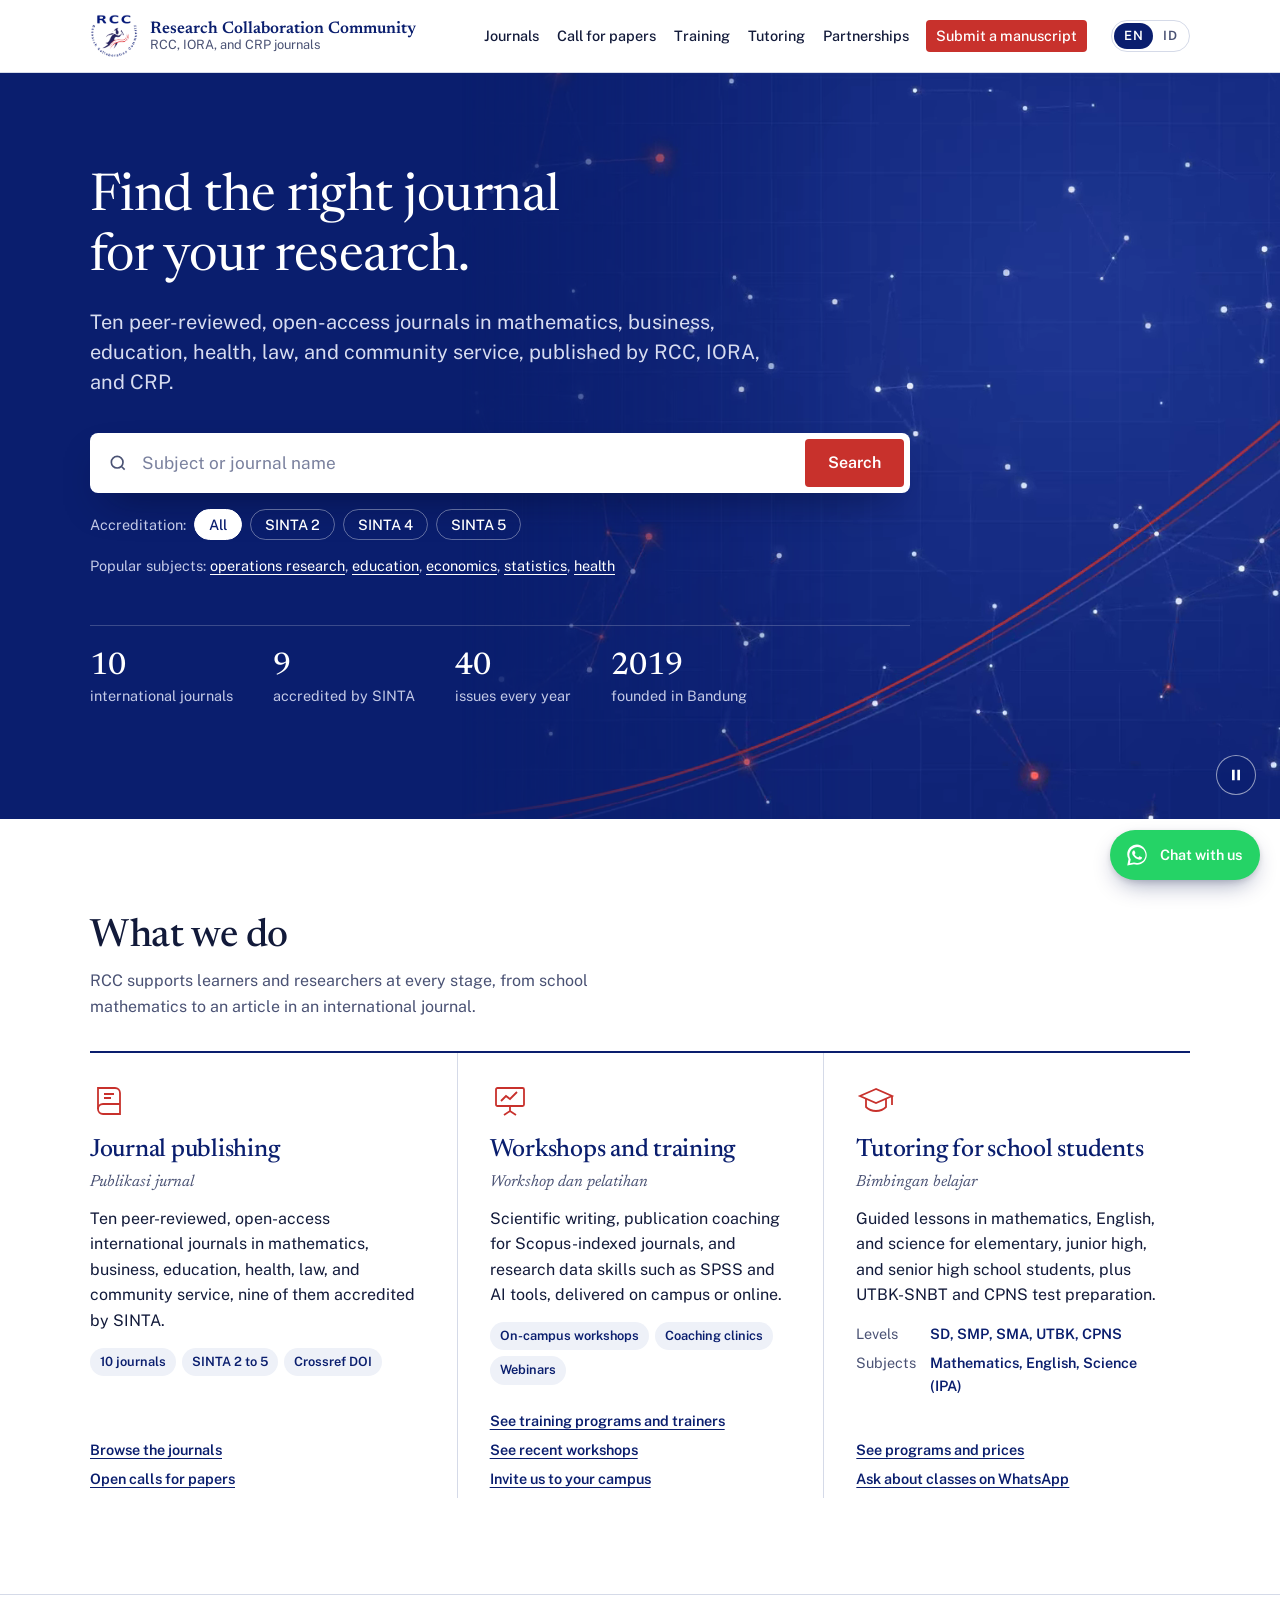
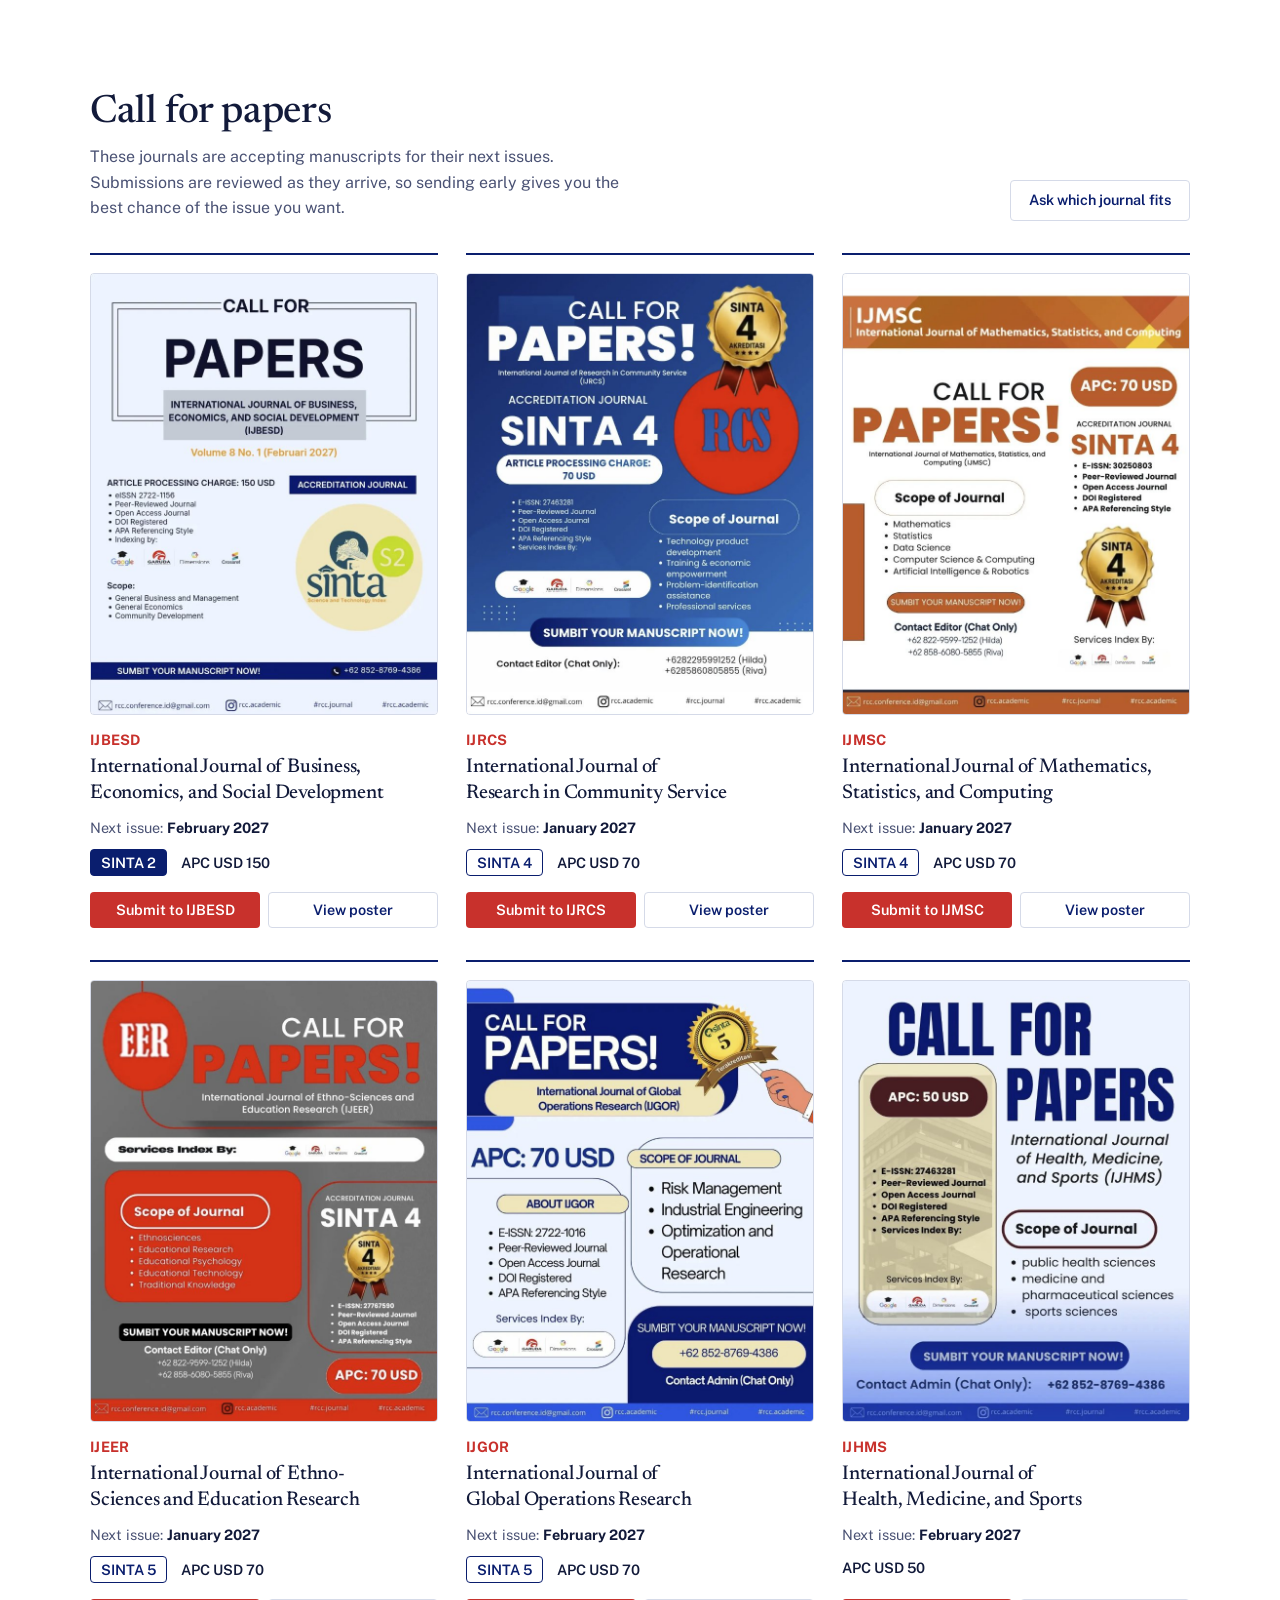
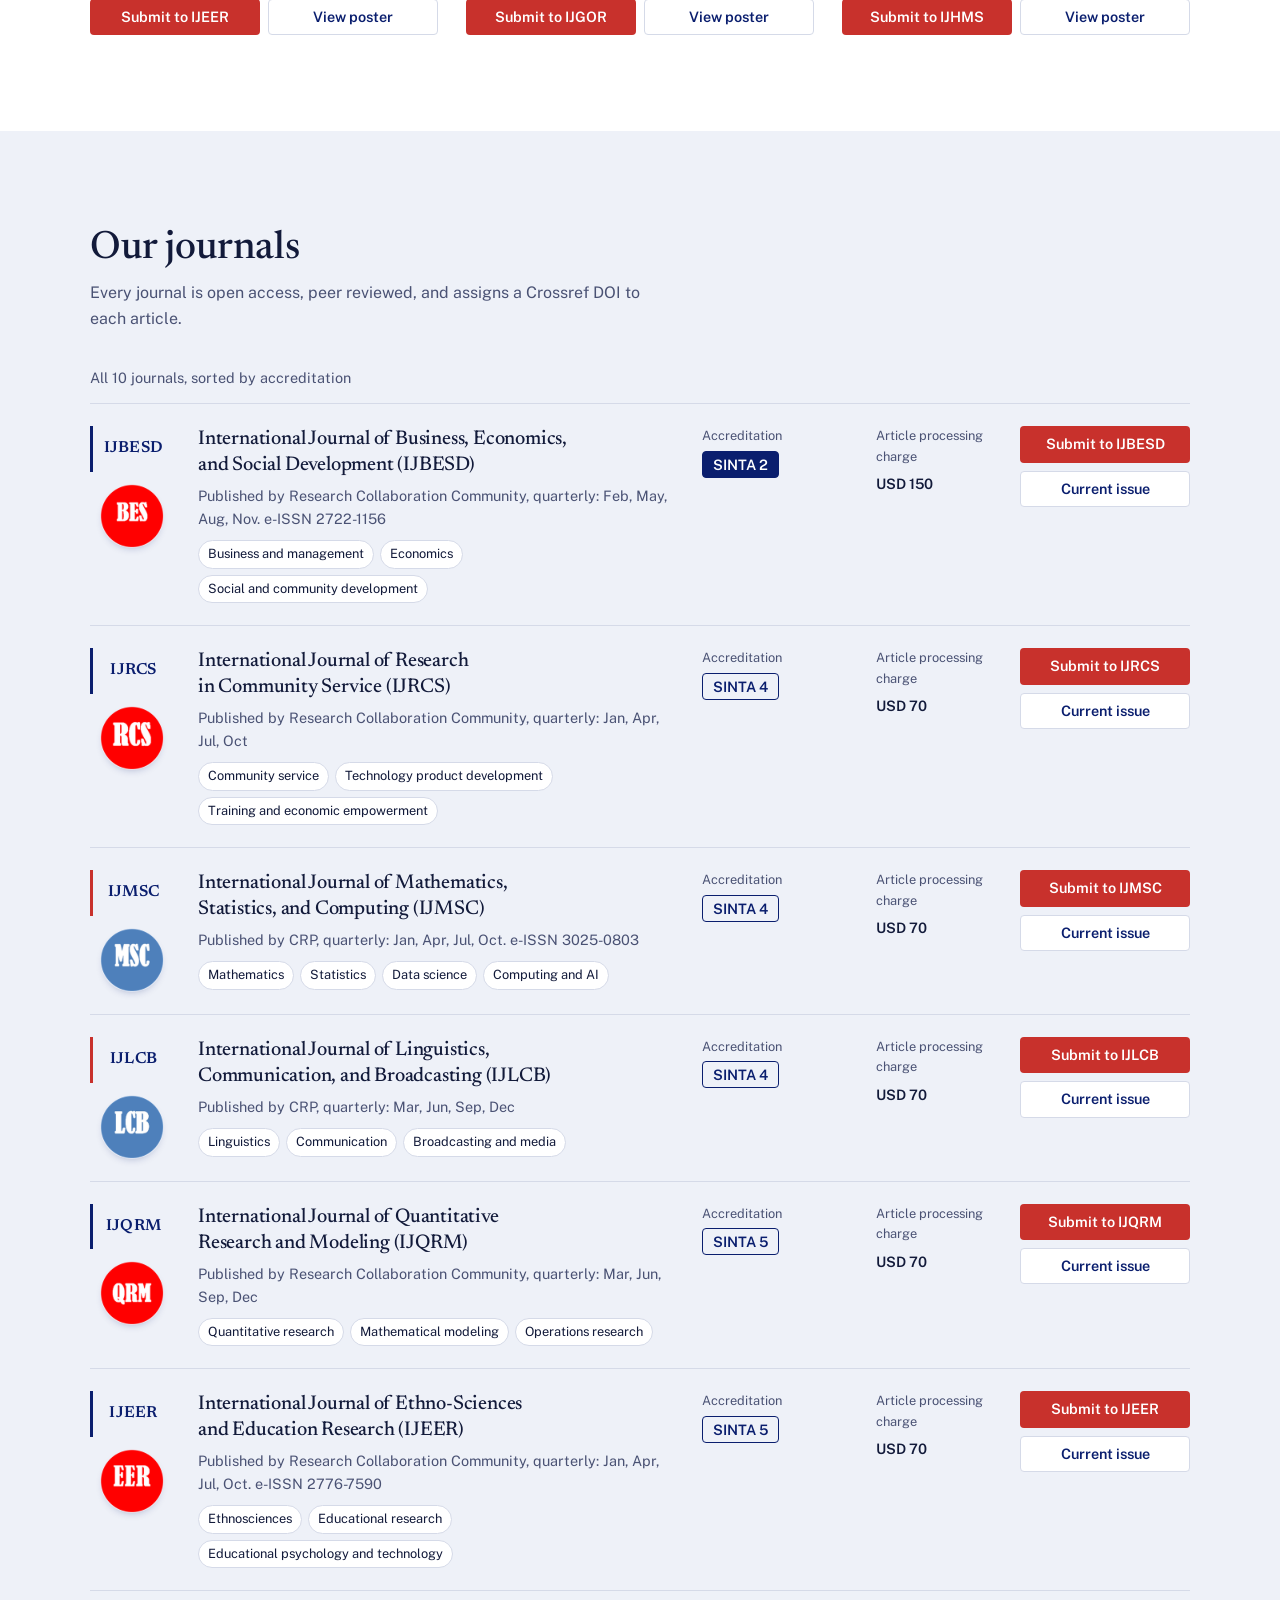
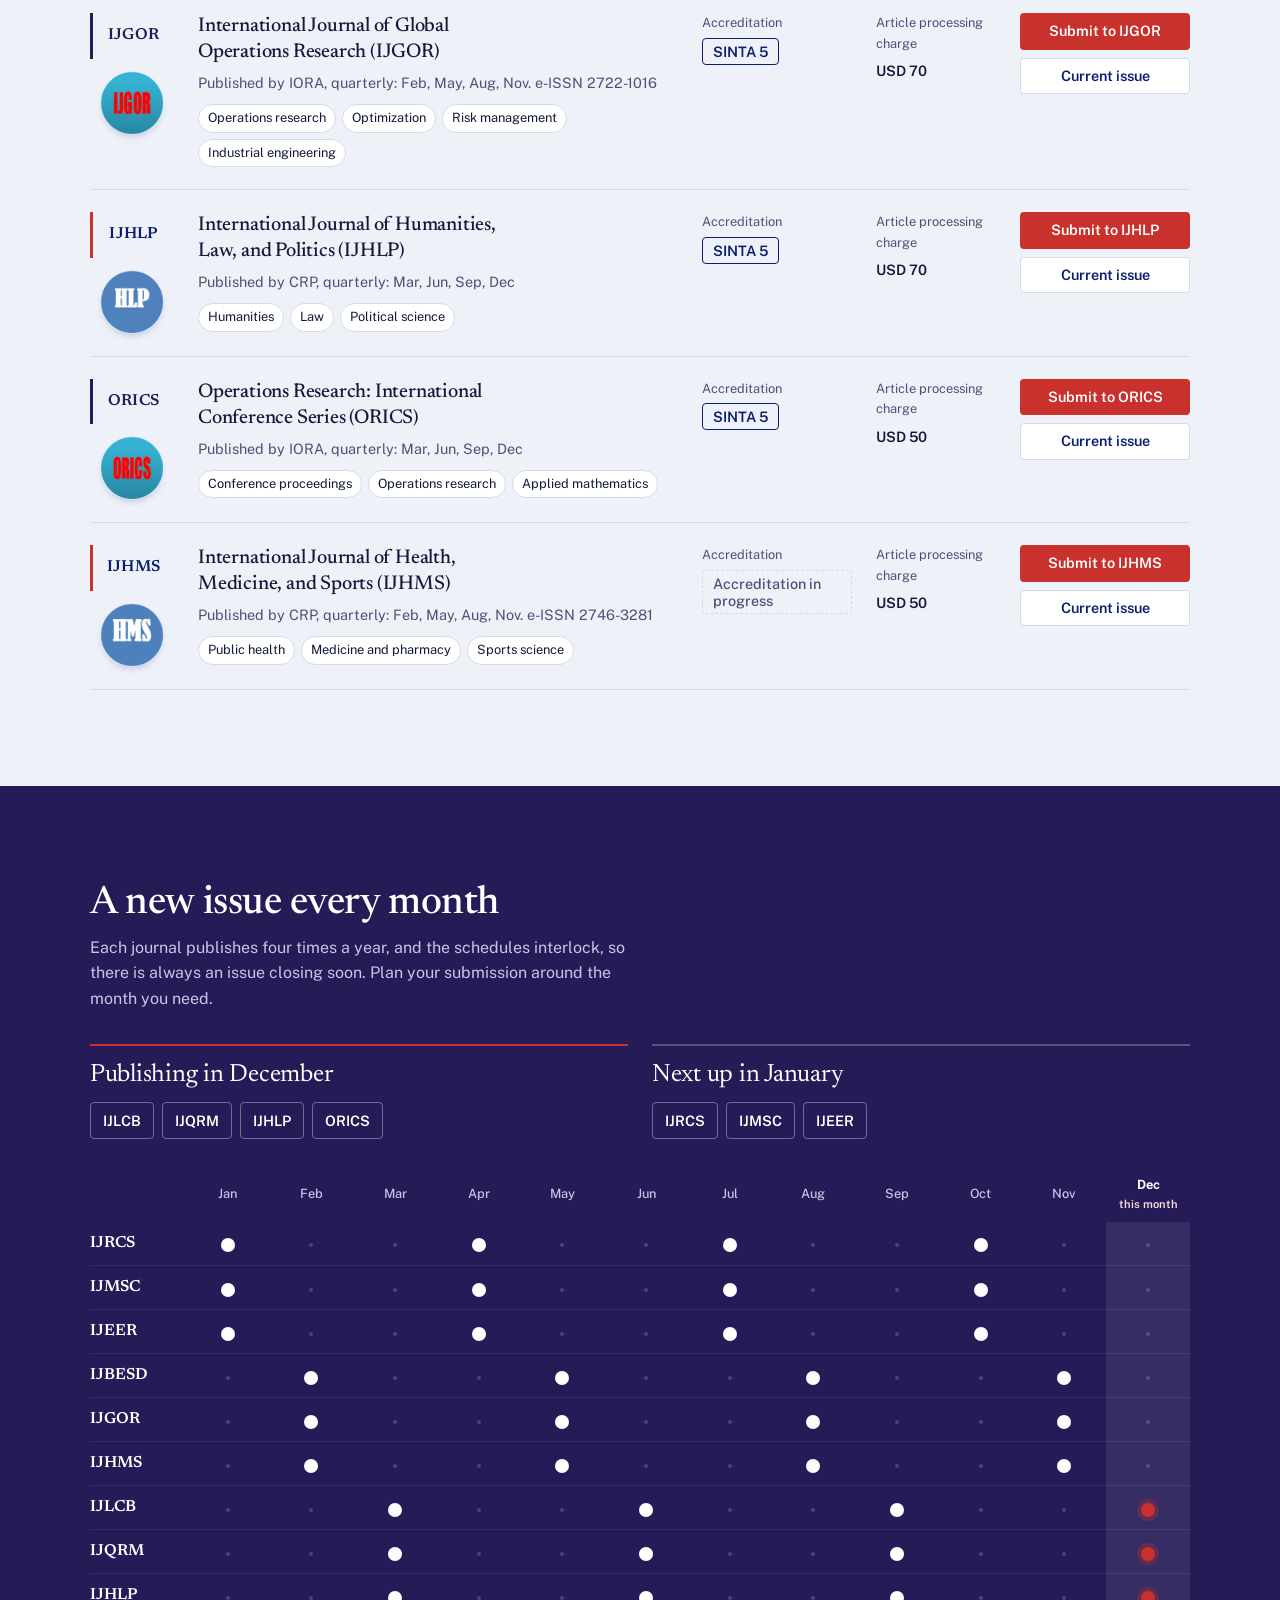
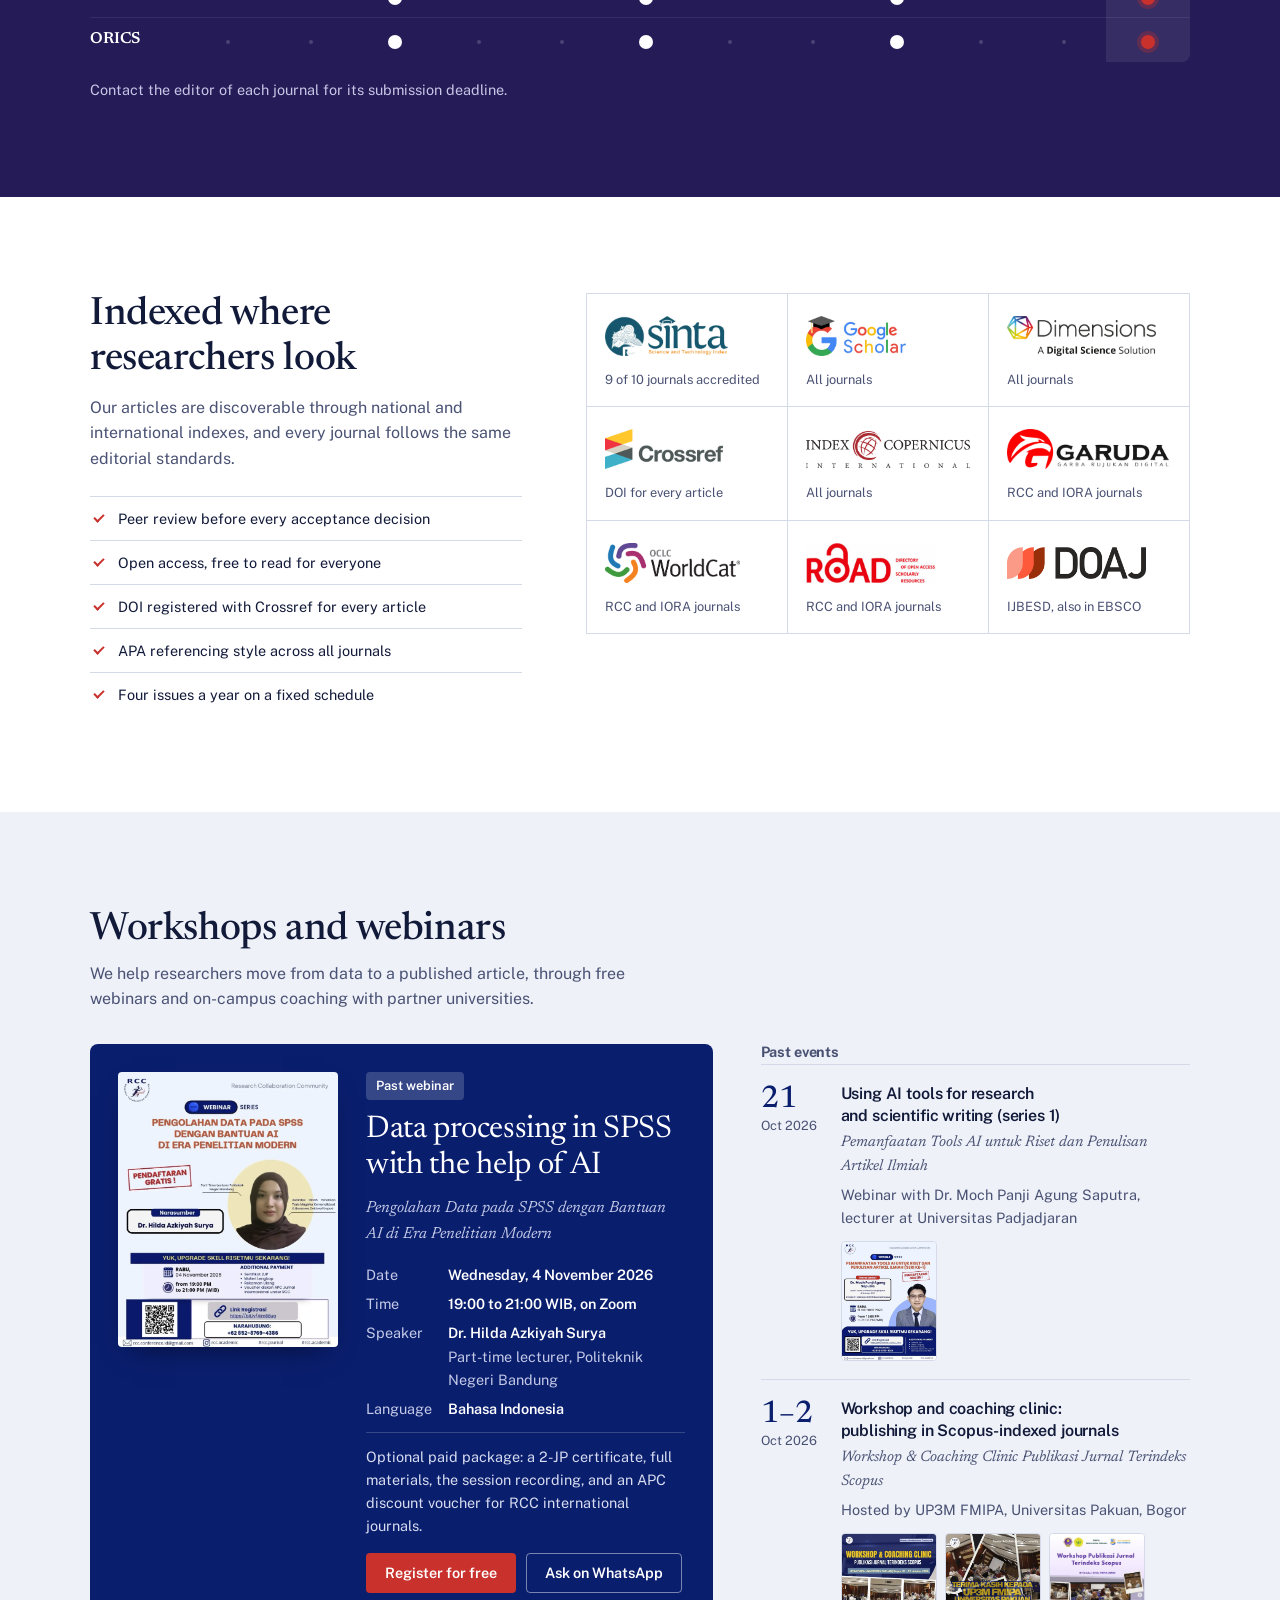
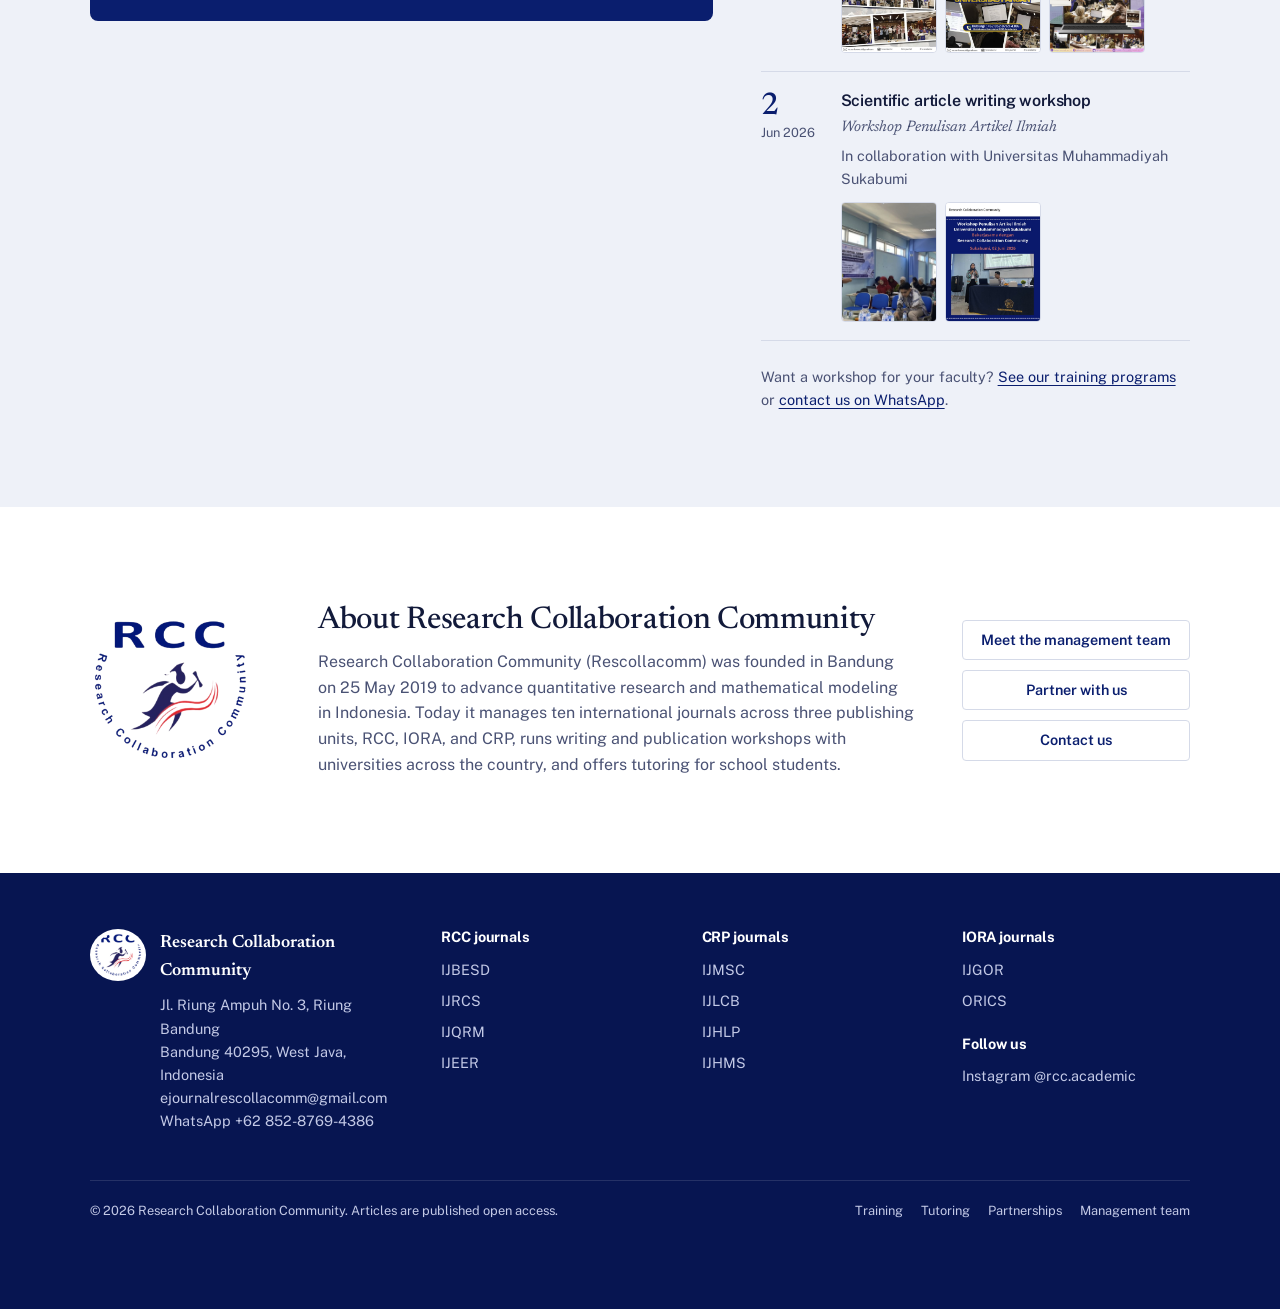
==== index.html @ 2311b9aa "Add PKS signing photos (Unpak, Unsoed) and UMMI session photo Partnership page: signed-agreement gal" ====
<!doctype html>
<html lang="en">
<head>
  <meta charset="utf-8">
  <meta name="viewport" content="width=device-width, initial-scale=1">
  <title data-i18n="meta.title.home">Research Collaboration Community (RCC)</title>
  <meta name="description" data-i18n-attr="content:meta.desc.home" content="Ten peer-reviewed, open-access international journals in mathematics, business, education, health, law, and community service, published by RCC, IORA, and CRP.">
  <meta name="theme-color" content="#0a1e6e">
  <meta property="og:title" content="Research Collaboration Community (RCC)">
  <meta property="og:description" content="Find the right journal for your research: ten SINTA-accredited, open-access journals.">
  <meta property="og:image" content="/assets/rcc-logo-white-bg.png">
  <link rel="icon" href="/assets/rcc-logo.png">
  <link rel="preload" href="/assets/fonts/newsreader-latin-opsz-normal.woff2" as="font" type="font/woff2" crossorigin>
  <link rel="preload" href="/assets/fonts/public-sans-latin-wght-normal.woff2" as="font" type="font/woff2" crossorigin>
  <link rel="stylesheet" href="/assets/css/style.css?v=20261103q">
</head>
<body>
<a class="skip-link" href="#main" data-i18n="skip">Skip to content</a>

<header class="site-header">
  <div class="wrap">
    <a class="brand" href="/">
      <img src="/assets/rcc-logo.png" alt="" width="48" height="44">
      <span class="brand-name">Research Collaboration Community<small data-i18n="brand.sub">RCC, IORA, and CRP journals</small></span>
    </a>
    <button class="nav-toggle" type="button" aria-expanded="false" aria-controls="site-nav">Menu</button>
    <nav class="nav" id="site-nav" aria-label="Main" data-i18n-attr="aria-label:nav.label">
      <a href="/#journals" data-i18n="nav.journals">Journals</a>
      <a href="/#call-for-papers" data-i18n="nav.cfp">Call for papers</a>
      <a href="/training" data-i18n="nav.training">Training</a>
      <a href="/bimbel" data-i18n="nav.bimbel">Tutoring</a>
      <a href="/kerjasama" data-i18n="nav.partner">Partnerships</a>
      <a class="btn btn-primary" href="/#journals" data-i18n="nav.submit">Submit a manuscript</a>
    </nav>
    <div class="lang-switch" role="group" aria-label="Language" data-i18n-attr="aria-label:lang.label">
      <button type="button" data-lang="en" aria-pressed="true" lang="en" title="English">EN</button>
      <button type="button" data-lang="id" aria-pressed="false" lang="id" title="Bahasa Indonesia">ID</button>
    </div>
  </div>
</header>

<main id="main">

  <!-- Hero: search first -->
  <section class="hero" aria-labelledby="hero-title">
    <div class="hero-media" aria-hidden="true">
      <video id="hero-video" muted loop playsinline preload="metadata" poster="/assets/hero/rcc-hero-poster.jpg">
        <source src="/assets/hero/rcc-hero.webm" type="video/webm">
        <source src="/assets/hero/rcc-hero.mp4" type="video/mp4">
      </video>
    </div>
    <button class="hero-pause" id="hero-pause" type="button" aria-pressed="false" aria-label="Pause background video" hidden>
      <svg class="i-pause" width="16" height="16" viewBox="0 0 24 24" aria-hidden="true"><path fill="currentColor" d="M6 4h4v16H6zM14 4h4v16h-4z"/></svg>
      <svg class="i-play" width="16" height="16" viewBox="0 0 24 24" aria-hidden="true"><path fill="currentColor" d="M7 4v16l13-8z"/></svg>
    </button>
    <div class="wrap">
      <h1 id="hero-title" data-i18n="hero.title">Find the right journal for your research.</h1>
      <p class="hero-lede" data-i18n="hero.lede">Ten peer-reviewed, open-access journals in mathematics, business, education, health, law, and community service, published by RCC, IORA, and CRP.</p>

      <form class="search" id="search-form" role="search" action="/#journals">
        <div class="search-box">
          <label for="q">
            <svg width="20" height="20" viewBox="0 0 24 24" fill="none" stroke="currentColor" stroke-width="2" aria-hidden="true"><circle cx="11" cy="11" r="7"/><path d="m20 20-3.5-3.5"/></svg>
            <span class="visually-hidden" data-i18n="search.label">Search journals by title, subject, or acronym</span>
            <input id="q" name="q" type="search" autocomplete="off" placeholder="Subject or journal name" data-i18n-attr="placeholder:search.placeholder">
          </label>
          <button class="btn btn-primary" type="submit" data-i18n="search.button">Search</button>
        </div>
        <div class="search-filters" role="group" aria-label="Filter by SINTA accreditation" data-i18n-attr="aria-label:filter.label">
          <span data-i18n="filter.title">Accreditation:</span>
          <button class="chip" type="button" data-sinta="all" aria-pressed="true" data-i18n="filter.all">All</button>
          <button class="chip" type="button" data-sinta="2" aria-pressed="false">SINTA 2</button>
          <button class="chip" type="button" data-sinta="4" aria-pressed="false">SINTA 4</button>
          <button class="chip" type="button" data-sinta="5" aria-pressed="false">SINTA 5</button>
        </div>
        <p class="search-hint" data-i18n="search.hint">Popular subjects: <button type="button" data-suggest="operations research">operations research</button>, <button type="button" data-suggest="education">education</button>, <button type="button" data-suggest="economics">economics</button>, <button type="button" data-suggest="statistics">statistics</button>, <button type="button" data-suggest="health">health</button></p>
      </form>

      <div class="facts">
        <div data-i18n="fact.journals"><strong>10</strong>international journals</div>
        <div data-i18n="fact.sinta"><strong>9</strong>accredited by SINTA</div>
        <div data-i18n="fact.issues"><strong>40</strong>issues every year</div>
        <div data-i18n="fact.founded"><strong>2019</strong>founded in Bandung</div>
      </div>
    </div>
  </section>

  <!-- What we do: three areas of work -->
  <section class="section" id="services" aria-labelledby="services-title">
    <div class="wrap">
      <div class="section-head">
        <div>
          <h2 id="services-title" data-i18n="svc.title">What we do</h2>
          <p data-i18n="svc.lede">RCC supports learners and researchers at every stage, from school mathematics to an article in an international journal.</p>
        </div>
      </div>
      <div class="services">
        <article class="service">
          <svg class="service-icon" width="40" height="40" viewBox="0 0 40 40" fill="none" stroke="currentColor" stroke-width="1.8" aria-hidden="true"><path d="M8 7h17a5 5 0 0 1 5 5v21H13a5 5 0 0 1-5-5z"/><path d="M8 28a5 5 0 0 1 5-5h17"/><path d="M14 13h10M14 17h7"/></svg>
          <h3 data-i18n="svc.pub.title">Journal publishing</h3>
          <p class="service-id" lang="id">Publikasi jurnal</p>
          <p data-i18n="svc.pub.text">Ten peer-reviewed, open-access international journals in mathematics, business, education, health, law, and community service, nine of them accredited by SINTA.</p>
          <ul class="service-tags" aria-label="Highlights" data-i18n="svc.pub.tags">
            <li>10 journals</li><li>SINTA 2 to 5</li><li>Crossref DOI</li>
          </ul>
          <div class="service-links">
            <a href="#journals" data-i18n="svc.pub.link1">Browse the journals</a>
            <a href="#call-for-papers" data-i18n="svc.pub.link2">Open calls for papers</a>
          </div>
        </article>
        <article class="service">
          <svg class="service-icon" width="40" height="40" viewBox="0 0 40 40" fill="none" stroke="currentColor" stroke-width="1.8" aria-hidden="true"><rect x="6" y="7" width="28" height="18" rx="1.5"/><path d="M20 25v5M14 34l6-4 6 4"/><path d="M11 20l5-5 4 3 7-7"/></svg>
          <h3 data-i18n="svc.ws.title">Workshops and training</h3>
          <p class="service-id" lang="id">Workshop dan pelatihan</p>
          <p data-i18n="svc.ws.text">Scientific writing, publication coaching for Scopus-indexed journals, and research data skills such as SPSS and AI tools, delivered on campus or online.</p>
          <ul class="service-tags" aria-label="Formats" data-i18n="svc.ws.tags">
            <li>On-campus workshops</li><li>Coaching clinics</li><li>Webinars</li>
          </ul>
          <div class="service-links">
            <a href="/training" data-i18n="svc.ws.page">See training programs and trainers</a>
            <a href="#events" data-i18n="svc.ws.link1">See recent workshops</a>
            <a href="https://wa.me/6285287694386?text=Halo%20RCC%2C%20kami%20ingin%20mengadakan%20workshop" target="_blank" rel="noopener" data-i18n="svc.ws.link2">Invite us to your campus</a>
          </div>
        </article>
        <article class="service">
          <svg class="service-icon" width="40" height="40" viewBox="0 0 40 40" fill="none" stroke="currentColor" stroke-width="1.8" aria-hidden="true"><path d="M20 8 4 15l16 7 16-7z"/><path d="M10 18v8c3 3 7 4 10 4s7-1 10-4v-8"/><path d="M36 15v9"/></svg>
          <h3 data-i18n="svc.tut.title">Tutoring for school students</h3>
          <p class="service-id" lang="id">Bimbingan belajar</p>
          <p data-i18n="svc.tut.text">Guided lessons in mathematics, English, and science for elementary, junior high, and senior high school students, plus UTBK-SNBT and CPNS test preparation.</p>
          <dl class="service-facts" data-i18n="svc.tut.facts">
            <dt>Levels</dt><dd><span lang="id">SD</span>, <span lang="id">SMP</span>, <span lang="id">SMA</span>, UTBK, CPNS</dd>
            <dt>Subjects</dt><dd>Mathematics, English, Science (<span lang="id">IPA</span>)</dd>
          </dl>
          <div class="service-links">
            <a href="/bimbel" data-i18n="svc.tut.page">See programs and prices</a>
            <a href="https://wa.me/6285287694386?text=Halo%20RCC%2C%20saya%20ingin%20bertanya%20tentang%20bimbingan%20belajar" target="_blank" rel="noopener" data-i18n="svc.tut.link">Ask about classes on WhatsApp</a>
          </div>
        </article>
      </div>
    </div>
  </section>

  <!-- Call for papers -->
  <section class="section cfp-section" id="call-for-papers" aria-labelledby="cfp-title">
    <div class="wrap">
      <div class="section-head">
        <div>
          <h2 id="cfp-title" data-i18n="cfp.title">Call for papers</h2>
          <p data-i18n="cfp.lede">These journals are accepting manuscripts for their next issues. Submissions are reviewed as they arrive, so sending early gives you the best chance of the issue you want.</p>
        </div>
        <a class="btn btn-ghost" href="https://wa.me/6285287694386" target="_blank" rel="noopener" data-i18n="cfp.ask">Ask which journal fits</a>
      </div>
      <ul class="cfp-list" id="cfp-list"></ul>
    </div>
  </section>

  <!-- Journal directory -->
  <section class="section section-mist" id="journals" aria-labelledby="journals-title">
    <div class="wrap">
      <div class="section-head">
        <div>
          <h2 id="journals-title" data-i18n="dir.title">Our journals</h2>
          <p data-i18n="dir.lede">Every journal is open access, peer reviewed, and assigns a Crossref DOI to each article.</p>
        </div>
      </div>
      <div class="dir-status" id="dir-status" aria-live="polite"></div>
      <ul class="journal-list" id="journal-list"></ul>
    </div>
  </section>

  <!-- Publishing calendar (signature) -->
  <section class="section calendar-section" id="calendar" aria-labelledby="calendar-title">
    <div class="wrap">
      <div class="section-head">
        <div>
          <h2 id="calendar-title" data-i18n="cal.title">A new issue every month</h2>
          <p data-i18n="cal.lede">Each journal publishes four times a year, and the schedules interlock, so there is always an issue closing soon. Plan your submission around the month you need.</p>
        </div>
      </div>
      <div class="now-strip">
        <div>
          <h3 id="now-title">Publishing this month</h3>
          <ul id="now-list"></ul>
        </div>
        <div>
          <h3 id="next-title">Next month</h3>
          <ul id="next-list"></ul>
        </div>
      </div>
      <p class="cal-swipe" data-i18n="cal.swipe">Swipe the table sideways to see all twelve months.</p>
      <div class="cal-scroll" tabindex="0" aria-label="Publishing calendar, scrollable" data-i18n-attr="aria-label:cal.scroll">
        <table class="cal" id="cal"></table>
      </div>
      <p class="cal-note" data-i18n="cal.note">Contact the editor of each journal for its submission deadline.</p>
    </div>
  </section>

  <!-- Indexing & policies -->
  <section class="section" id="indexing" aria-labelledby="indexing-title">
    <div class="wrap indexing">
      <div>
        <h2 id="indexing-title" data-i18n="idx.title">Indexed where researchers look</h2>
        <p data-i18n="idx.lede">Our articles are discoverable through national and international indexes, and every journal follows the same editorial standards.</p>
        <ul class="policy-list" data-i18n="idx.policies">
          <li>Peer review before every acceptance decision</li>
          <li>Open access, free to read for everyone</li>
          <li>DOI registered with Crossref for every article</li>
          <li>APA referencing style across all journals</li>
          <li>Four issues a year on a fixed schedule</li>
        </ul>
      </div>
      <div class="index-grid">
        <figure><img src="/assets/indexing/sinta.png" alt="SINTA, Science and Technology Index" width="370" height="120" loading="lazy"><figcaption data-i18n="idx.sinta">9 of 10 journals accredited</figcaption></figure>
        <figure><img src="/assets/indexing/google-scholar.png" alt="Google Scholar" width="302" height="120" loading="lazy"><figcaption data-i18n="idx.all">All journals</figcaption></figure>
        <figure><img src="/assets/indexing/dimensions.png" alt="Dimensions" width="447" height="120" loading="lazy"><figcaption data-i18n="idx.all">All journals</figcaption></figure>
        <figure><img src="/assets/indexing/crossref.png" alt="Crossref" width="354" height="120" loading="lazy"><figcaption data-i18n="idx.doi">DOI for every article</figcaption></figure>
        <figure><img src="/assets/indexing/copernicus.png" alt="Index Copernicus International" width="522" height="120" loading="lazy"><figcaption data-i18n="idx.all">All journals</figcaption></figure>
        <figure><img src="/assets/indexing/garuda.png" alt="Garuda, Garba Rujukan Digital" width="486" height="120" loading="lazy"><figcaption data-i18n="idx.rcciora">RCC and IORA journals</figcaption></figure>
        <figure><img src="/assets/indexing/worldcat.png" alt="OCLC WorldCat" width="407" height="120" loading="lazy"><figcaption data-i18n="idx.rcciora">RCC and IORA journals</figcaption></figure>
        <figure><img src="/assets/indexing/road.png" alt="ROAD, Directory of Open Access Scholarly Resources" width="388" height="120" loading="lazy"><figcaption data-i18n="idx.rcciora">RCC and IORA journals</figcaption></figure>
        <figure><img src="/assets/indexing/doaj.png" alt="DOAJ, Directory of Open Access Journals" width="522" height="120" loading="lazy"><figcaption data-i18n="idx.doaj">IJBESD, also in EBSCO</figcaption></figure>
      </div>
    </div>
  </section>

  <!-- Workshops & webinars -->
  <section class="section section-mist" id="events" aria-labelledby="events-title">
    <div class="wrap">
      <div class="section-head">
        <div>
          <h2 id="events-title" data-i18n="ev.title">Workshops and webinars</h2>
          <p data-i18n="ev.lede">We help researchers move from data to a published article, through free webinars and on-campus coaching with partner universities.</p>
        </div>
      </div>
      <div class="events">
        <article class="event-feature" data-ends="2026-11-04T21:00:00+07:00">
          <a class="event-poster" href="/assets/events/webinar-spss-ai-2026-11-04.jpg" target="_blank" rel="noopener">
            <img src="/assets/events/webinar-spss-ai-2026-11-04.jpg" data-i18n-attr="alt:ev.spss.alt" alt="Poster: webinar Pengolahan Data pada SPSS dengan Bantuan AI di Era Penelitian Modern, Wednesday 4 November 2026, speaker Dr. Hilda Azkiyah Surya" width="716" height="897" loading="lazy">
          </a>
          <div class="event-body">
            <span class="tag" data-status data-i18n="ev.tag.upcoming">Upcoming webinar, free registration</span>
            <h3 data-i18n="ev.spss.title">Data processing in SPSS with the help of AI</h3>
            <p class="event-orig" lang="id">Pengolahan Data pada SPSS dengan Bantuan AI di Era Penelitian Modern</p>
            <dl data-i18n="ev.spss.details">
              <dt>Date</dt><dd>Wednesday, 4 November 2026</dd>
              <dt>Time</dt><dd>19:00 to 21:00 WIB, on Zoom</dd>
              <dt>Speaker</dt><dd>Dr. Hilda Azkiyah Surya<span>Part-time lecturer, Politeknik Negeri Bandung</span></dd>
              <dt>Language</dt><dd>Bahasa Indonesia</dd>
            </dl>
            <p class="event-extra" data-i18n="ev.spss.extra">Optional paid package: a 2-JP certificate, full materials, the session recording, and an APC discount voucher for RCC international journals.</p>
            <div class="event-actions" data-register>
              <a class="btn btn-primary" href="https://bit.ly/4im8Bug" target="_blank" rel="noopener" data-i18n="ev.register">Register for free</a>
              <a class="btn btn-light" href="https://wa.me/6285287694386" target="_blank" rel="noopener" data-i18n="ev.askwa">Ask on WhatsApp</a>
            </div>
          </div>
        </article>
        <div class="events-past">
          <h3 class="events-sub" data-i18n="ev.past">Past events</h3>
          <ul class="event-list">
            <li>
              <div class="event-date"><strong>21</strong><span data-i18n="ev.oct">Oct 2026</span></div>
              <div>
                <h3 data-i18n="ev.ai.title">Using AI tools for research and scientific writing (series 1)</h3>
                <p lang="id">Pemanfaatan Tools AI untuk Riset dan Penulisan Artikel Ilmiah</p>
                <p data-i18n="ev.ai.desc">Webinar with Dr. Moch Panji Agung Saputra, lecturer at Universitas Padjadjaran</p>
                <div class="event-thumbs"><a href="/assets/events/webinar-ai-tools-series-1-2026-10-21.jpg" target="_blank" rel="noopener"><img src="/assets/events/webinar-ai-tools-series-1-2026-10-21.jpg" data-i18n-attr="alt:ev.ai.alt" alt="Poster of the 21 October 2026 webinar on AI tools for research" width="716" height="897" loading="lazy"></a></div>
              </div>
            </li>
            <li>
              <div class="event-date"><strong>1–2</strong><span data-i18n="ev.oct">Oct 2026</span></div>
              <div>
                <h3 data-i18n="ev.pakuan.title">Workshop and coaching clinic: publishing in Scopus-indexed journals</h3>
                <p lang="id">Workshop &amp; Coaching Clinic Publikasi Jurnal Terindeks Scopus</p>
                <p data-i18n="ev.pakuan.desc">Hosted by UP3M FMIPA, Universitas Pakuan, Bogor</p>
                <div class="event-thumbs"><a href="/assets/events/workshop-scopus-pakuan-2026-10-01.jpg" target="_blank" rel="noopener"><img src="/assets/events/workshop-scopus-pakuan-2026-10-01.jpg" data-i18n-attr="alt:ev.pakuan.alt1" alt="Photo collage of participants at the Scopus publication workshop, Universitas Pakuan, 1 to 2 October 2026" width="716" height="897" loading="lazy"></a><a href="/assets/events/workshop-scopus-pakuan-2026-10-01-thanks.jpg" target="_blank" rel="noopener"><img src="/assets/events/workshop-scopus-pakuan-2026-10-01-thanks.jpg" data-i18n-attr="alt:ev.pakuan.alt2" alt="Photo collage thanking UP3M FMIPA Universitas Pakuan for hosting the workshop" width="716" height="897" loading="lazy"></a><a href="/assets/events/workshop-scopus-pakuan-2026-10-01-fmipa-unpak.jpg" target="_blank" rel="noopener"><img src="/assets/events/workshop-scopus-pakuan-2026-10-01-fmipa-unpak.jpg" data-i18n-attr="alt:ev.pakuan.alt3" alt="FMIPA Universitas Pakuan publication: Workshop Publikasi Jurnal Terindeks Scopus, 1 October 2026, photo collage of participants" width="521" height="664" loading="lazy"></a></div>
              </div>
            </li>
            <li>
              <div class="event-date"><strong>2</strong><span>Jun 2026</span></div>
              <div>
                <h3 data-i18n="ev.ummi.title">Scientific article writing workshop</h3>
                <p lang="id">Workshop Penulisan Artikel Ilmiah</p>
                <p data-i18n="ev.ummi.desc">In collaboration with Universitas Muhammadiyah Sukabumi</p>
                <div class="event-thumbs"><a href="/assets/events/workshop-writing-ummi-sukabumi-2026-06-02-session.jpg" target="_blank" rel="noopener"><img src="/assets/events/workshop-writing-ummi-sukabumi-2026-06-02-session.jpg" alt="Prof. Dr. Sukono speaking to participants at Universitas Muhammadiyah Sukabumi" width="686" height="540" loading="lazy"></a><a href="/assets/events/workshop-writing-ummi-sukabumi-2026-06-02.jpg" target="_blank" rel="noopener"><img src="/assets/events/workshop-writing-ummi-sukabumi-2026-06-02.jpg" data-i18n-attr="alt:ev.ummi.alt" alt="Speaker presenting at the scientific article writing workshop, Universitas Muhammadiyah Sukabumi, 2 June 2026" width="830" height="853" loading="lazy"></a></div>
              </div>
            </li>
          </ul>
          <p class="institution-cta" data-i18n="ev.cta">Want a workshop for your faculty? <a href="/training">See our training programs</a> or <a href="https://wa.me/6285287694386?text=Halo%20RCC%2C%20kami%20ingin%20mengadakan%20workshop" target="_blank" rel="noopener">contact us on WhatsApp</a>.</p>
        </div>
      </div>
    </div>
  </section>

  <!-- About -->
  <section class="section" aria-labelledby="about-title">
    <div class="wrap about">
      <img src="/assets/rcc-logo.png" alt="Research Collaboration Community logo" data-i18n-attr="alt:about.logo" width="160" height="146">
      <div>
        <h2 id="about-title" data-i18n="about.title">About Research Collaboration Community</h2>
        <p data-i18n="about.text">Research Collaboration Community (Rescollacomm) was founded in Bandung on 25 May 2019 to advance quantitative research and mathematical modeling in Indonesia. Today it manages ten international journals across three publishing units, RCC, IORA, and CRP, runs writing and publication workshops with universities across the country, and offers tutoring for school students.</p>
      </div>
      <div class="about-actions">
        <a class="btn btn-ghost" href="/team" data-i18n="about.team">Meet the management team</a>
        <a class="btn btn-ghost" href="/kerjasama" data-i18n="about.partner">Partner with us</a>
        <a class="btn btn-ghost" href="#contact" data-i18n="about.contact">Contact us</a>
      </div>
    </div>
  </section>

</main>

<footer class="site-footer" id="contact">
  <div class="wrap">
    <div class="footer-grid">
      <div class="footer-brand">
        <img src="/assets/rcc-logo.png" alt="" width="56" height="56">
        <div>
          <strong>Research Collaboration Community</strong>
          <address data-i18n="foot.address">
            Jl. Riung Ampuh No. 3, Riung Bandung<br>
            Bandung 40295, West Java, Indonesia<br>
            <a href="mailto:ejournalrescollacomm@gmail.com">ejournalrescollacomm@gmail.com</a><br>
            <a href="https://wa.me/6285287694386" target="_blank" rel="noopener">WhatsApp +62 852-8769-4386</a>
          </address>
        </div>
      </div>
      <div>
        <h2 data-i18n="foot.rcc">RCC journals</h2>
        <ul>
          <li><a href="https://journal.rescollacomm.com/index.php/ijbesd/index">IJBESD</a></li>
          <li><a href="https://journal.rescollacomm.com/index.php/ijrcs/index">IJRCS</a></li>
          <li><a href="https://journal.rescollacomm.com/index.php/ijqrm/index">IJQRM</a></li>
          <li><a href="https://journal.rescollacomm.com/index.php/ijeer/index">IJEER</a></li>
        </ul>
      </div>
      <div>
        <h2 data-i18n="foot.crp">CRP journals</h2>
        <ul>
          <li><a href="https://ejournal.corespub.com/index.php/ijmsc/index">IJMSC</a></li>
          <li><a href="https://ejournal.corespub.com/index.php/ijlcb/index">IJLCB</a></li>
          <li><a href="https://ejournal.corespub.com/index.php/ijhlp/index">IJHLP</a></li>
          <li><a href="https://ejournal.corespub.com/index.php/ijhms/index">IJHMS</a></li>
        </ul>
      </div>
      <div>
        <h2 data-i18n="foot.iora">IORA journals</h2>
        <ul>
          <li><a href="https://www.iorajournal.org/index.php/ijgor/index">IJGOR</a></li>
          <li><a href="https://www.iorajournal.org/index.php/orics">ORICS</a></li>
        </ul>
        <h2 style="margin-top:24px" data-i18n="foot.follow">Follow us</h2>
        <ul>
          <li><a href="https://www.instagram.com/rcc.academic/">Instagram @rcc.academic</a></li>
        </ul>
      </div>
    </div>
    <div class="footer-bottom">
      <span>© <span id="year">2026</span> Research Collaboration Community. <span data-i18n="foot.oa">Articles are published open access.</span></span>
      <nav class="footer-links" aria-label="Pages"><a href="/training" data-i18n="nav.training">Training</a><a href="/bimbel" data-i18n="nav.bimbel">Tutoring</a><a href="/kerjasama" data-i18n="nav.partner">Partnerships</a><a href="/team" data-i18n="nav.team">Management team</a></nav>
    </div>
  </div>
</footer>

<a class="wa-float" href="https://wa.me/6285287694386?text=Hello%20RCC%2C%20I%20have%20a%20question." target="_blank" rel="noopener" aria-label="Chat with RCC on WhatsApp" data-i18n-attr="href:wa.href|aria-label:wa.label">
  <svg width="26" height="26" viewBox="0 0 32 32" aria-hidden="true"><path fill="currentColor" d="M16.04 3C9.4 3 4 8.36 4 14.97c0 2.11.56 4.17 1.62 5.99L4 29l8.25-1.6a12.1 12.1 0 0 0 3.79.6C22.68 28 28 22.64 28 16.03 28 9.42 22.68 3 16.04 3Zm0 22.9c-1.24 0-2.46-.2-3.62-.6l-.26-.09-4.9.95.98-4.75-.17-.28a9.83 9.83 0 0 1-1.5-5.16c0-5.46 4.48-9.9 9.99-9.9 5.48 0 9.94 4.44 9.94 10.02 0 5.42-4.46 9.81-9.94 9.81Zm5.45-7.36c-.3-.15-1.77-.87-2.04-.97-.27-.1-.47-.15-.67.15-.2.3-.77.96-.94 1.16-.17.2-.35.22-.65.07-.3-.15-1.26-.46-2.4-1.47-.89-.79-1.49-1.76-1.66-2.06-.17-.3-.02-.46.13-.6.13-.13.3-.35.45-.52.15-.17.2-.3.3-.5.1-.2.05-.37-.02-.52-.08-.15-.67-1.6-.92-2.2-.24-.57-.49-.5-.67-.5h-.57c-.2 0-.52.07-.8.37-.27.3-1.04 1.01-1.04 2.47 0 1.46 1.07 2.87 1.21 3.07.15.2 2.1 3.2 5.08 4.48.71.31 1.27.49 1.7.63.71.22 1.36.19 1.88.12.57-.09 1.77-.72 2.02-1.42.25-.7.25-1.3.17-1.42-.07-.12-.27-.2-.57-.35Z"/></svg>
  <span class="wa-text" data-i18n="wa.text">Chat with us</span>
</a>
<script src="/assets/js/i18n.js?v=20261103q"></script>
<script src="/assets/js/journals.js?v=20261103q"></script>
<script src="/assets/js/main.js?v=20261103q"></script>
</body>
</html>
---- assets/css/style.css ----
/* RCC — Research Collaboration Community
   Tokens derived from the RCC logo: navy wordmark, indigo figure, red swoosh. */
@font-face {
  font-family: "Newsreader";
  font-style: normal;
  font-display: swap;
  font-weight: 200 800;
  src: url("/assets/fonts/newsreader-latin-opsz-normal.woff2") format("woff2");
}
@font-face {
  font-family: "Newsreader";
  font-style: italic;
  font-display: swap;
  font-weight: 200 800;
  src: url("/assets/fonts/newsreader-latin-opsz-italic.woff2") format("woff2");
}
@font-face {
  font-family: "Public Sans";
  font-style: normal;
  font-display: swap;
  font-weight: 100 900;
  src: url("/assets/fonts/public-sans-latin-wght-normal.woff2") format("woff2");
}
:root {
  --navy: #0a1e6e;
  --navy-deep: #071551;
  --indigo: #241b57;
  --red: #c8312c;
  --red-soft: #f6dedd;
  --ink: #121a3a;
  --muted: #4a5274;
  --mist: #eef1f8;
  --line: #d5dae8;
  --paper: #ffffff;
  --focus: #e8a33d;

  --serif: "Newsreader", Georgia, "Times New Roman", serif;
  --sans: "Public Sans", system-ui, -apple-system, "Segoe UI", Roboto, sans-serif;

  /* Modular scale (1.25) */
  --fs-xs: 0.8rem;
  --fs-sm: 0.9rem;
  --fs-base: 1rem;
  --fs-md: 1.25rem;
  --fs-lg: 1.563rem;
  --fs-xl: 1.953rem;
  --fs-2xl: 2.441rem;
  --fs-3xl: 3.25rem;

  --wrap: 1180px;
  --gutter: clamp(16px, 4vw, 40px);
  --radius-s: 4px;
  --radius-m: 8px;
}

*, *::before, *::after { box-sizing: border-box; }
html { scroll-behavior: smooth; -webkit-text-size-adjust: 100%; }
@media (prefers-reduced-motion: reduce) {
  html { scroll-behavior: auto; }
  *, *::before, *::after { transition: none !important; animation: none !important; }
}
body {
  margin: 0;
  background: var(--paper);
  color: var(--ink);
  font-family: var(--sans);
  font-size: var(--fs-base);
  line-height: 1.6;
  overflow-x: hidden;
}
img { max-width: 100%; height: auto; display: block; }
a { color: var(--navy); text-underline-offset: 3px; }
a:hover { color: var(--red); }
:focus-visible { outline: 3px solid var(--focus); outline-offset: 2px; border-radius: 2px; }
h1, h2, h3 { text-wrap: balance; font-family: var(--serif); font-weight: 500; line-height: 1.15; margin: 0; letter-spacing: -0.01em; }
p { margin: 0; }
.wrap { max-width: var(--wrap); margin: 0 auto; padding: 0 var(--gutter); }
.visually-hidden { position: absolute !important; width: 1px; height: 1px; overflow: hidden; clip: rect(0 0 0 0); white-space: nowrap; }
.skip-link { position: absolute; left: -999px; top: 8px; background: var(--paper); padding: 8px 14px; z-index: 100; }
.skip-link:focus { left: 8px; }

/* ---------- Buttons ---------- */
.btn {
  display: inline-flex; align-items: center; justify-content: center; gap: 8px;
  font: 600 var(--fs-sm)/1 var(--sans);
  padding: 12px 18px; border-radius: var(--radius-s);
  text-decoration: none; border: 1.5px solid transparent; cursor: pointer;
}
.btn-primary { background: var(--red); color: #fff; }
.btn-primary:hover { background: #a92622; color: #fff; }
.btn-ghost { border-color: var(--line); color: var(--navy); background: var(--paper); }
.btn-ghost:hover { border-color: var(--navy); color: var(--navy); }
.btn-light { border-color: rgba(255,255,255,.45); color: #fff; }
.btn-light:hover { border-color: #fff; color: #fff; background: rgba(255,255,255,.08); }

/* ---------- Header ---------- */
.site-header { background: var(--paper); border-bottom: 1px solid var(--line); position: sticky; top: 0; z-index: 50; }
.site-header .wrap { display: flex; align-items: center; gap: 40px; min-height: 72px; }
.brand { display: flex; align-items: center; gap: 12px; text-decoration: none; color: var(--navy); }
.brand img { width: 48px; height: auto; }
.brand-name { white-space: nowrap; font-family: var(--serif); font-size: 1.15rem; line-height: 1.1; font-weight: 600; }
.brand-name small { display: block; font-family: var(--sans); font-size: var(--fs-xs); font-weight: 400; color: var(--muted); }
.nav { margin-left: auto; display: flex; align-items: center; gap: 4px; }
.nav a { white-space: nowrap; text-decoration: none; color: var(--ink); font-size: var(--fs-sm); font-weight: 500; padding: 8px 10px; border-radius: var(--radius-s); }
.nav a:hover, .nav a[aria-current="page"] { color: var(--navy); background: var(--mist); }
.nav .btn { margin-left: 8px; color: #fff; white-space: nowrap; }
.nav .btn:hover { background: #a92622; color: #fff; }
.nav-toggle { display: none; margin-left: auto; background: none; border: 1.5px solid var(--line); border-radius: var(--radius-s); padding: 8px 12px; font: 600 var(--fs-sm) var(--sans); color: var(--navy); cursor: pointer; }
@media (max-width: 1260px) {
  .nav-toggle { display: inline-flex; }
  .nav { display: none; position: absolute; left: 0; right: 0; top: 100%; background: var(--paper); border-bottom: 1px solid var(--line); flex-direction: column; align-items: stretch; padding: 8px var(--gutter) 16px; }
  .nav.open { display: flex; }
  .nav a { padding: 12px 8px; }
  .nav .btn { margin: 8px 0 0; }
}

/* ---------- Hero / search ---------- */
.hero { background: var(--navy); color: #fff; position: relative; overflow: hidden; }
.hero .wrap { position: relative; z-index: 1; padding-top: clamp(48px, 8vw, 96px); padding-bottom: clamp(64px, 9vw, 112px); }
.hero h1 { font-size: clamp(2.1rem, 5.2vw, var(--fs-3xl)); max-width: 17ch; font-weight: 400; }
.hero-lede { margin-top: 18px; font-size: var(--fs-md); line-height: 1.5; color: #d7dcf0; max-width: 58ch; }
/* Looping video on the right, faded into the navy behind the text (after Elsevier) */
.hero-media { position: absolute; top: 0; right: 0; bottom: 0; width: 64%; z-index: 0; pointer-events: none;
  -webkit-mask-image: linear-gradient(to right, transparent 0%, rgba(0,0,0,.55) 22%, #000 48%);
          mask-image: linear-gradient(to right, transparent 0%, rgba(0,0,0,.55) 22%, #000 48%); }
.hero-media video { width: 100%; height: 100%; object-fit: cover; display: block; }
.hero-pause { position: absolute; right: 24px; bottom: 24px; z-index: 2; width: 40px; height: 40px; border-radius: 50%;
  display: grid; place-items: center; cursor: pointer; color: #fff; background: rgba(10, 30, 110, .55);
  border: 1.5px solid rgba(255,255,255,.55); backdrop-filter: blur(4px); }
.hero-pause:hover { border-color: #fff; background: rgba(10, 30, 110, .8); }
.hero-pause .i-play { display: none; }
.hero-pause[aria-pressed="true"] .i-play { display: block; }
.hero-pause[aria-pressed="true"] .i-pause { display: none; }
@media (max-width: 860px) {
  .hero-media { width: 100%; opacity: .5;
    -webkit-mask-image: linear-gradient(to bottom, #000 0%, rgba(0,0,0,.6) 55%, transparent 100%);
            mask-image: linear-gradient(to bottom, #000 0%, rgba(0,0,0,.6) 55%, transparent 100%); }
  .hero-pause { right: 16px; bottom: auto; top: 16px; width: 36px; height: 36px; }
}

.search { margin-top: 36px; max-width: 820px; }
.search-box { display: flex; background: var(--paper); border-radius: var(--radius-m); padding: 6px; box-shadow: 0 18px 40px -18px rgba(3, 8, 40, .7); }
.search-box label { display: flex; align-items: center; flex: 1; min-width: 0; }
.search-box svg { flex: none; margin: 0 10px 0 12px; color: var(--muted); }
.search-box input {
  flex: 1; min-width: 0; border: 0; outline: 0; background: transparent;
  font: 400 1.075rem var(--sans); color: var(--ink); padding: 14px 4px;
}
.search-box input::placeholder { color: #7a819e; }
.search-box:focus-within { outline: 3px solid var(--focus); outline-offset: 2px; }
.search-box .btn { padding: 0 22px; font-size: var(--fs-base); }
.search-filters { display: flex; flex-wrap: wrap; align-items: center; gap: 8px; margin-top: 16px; font-size: var(--fs-sm); color: #c3c9e6; }
.chip {
  font: 500 var(--fs-sm) var(--sans); color: #fff; background: transparent;
  border: 1px solid rgba(255,255,255,.35); border-radius: 999px; padding: 6px 14px; cursor: pointer;
}
.chip:hover { border-color: #fff; }
.chip[aria-pressed="true"] { background: #fff; color: var(--navy); border-color: #fff; }
.search-hint { margin-top: 14px; font-size: var(--fs-sm); color: #c3c9e6; }
.search-hint button { background: none; border: 0; padding: 0; color: #fff; font: inherit; text-decoration: underline; text-underline-offset: 3px; cursor: pointer; }
.search-hint button:hover { color: var(--red-soft); }

.facts { display: flex; flex-wrap: wrap; gap: 12px 40px; margin-top: 48px; padding-top: 24px; border-top: 1px solid rgba(255,255,255,.2); max-width: 820px; }
.facts div { font-size: var(--fs-sm); color: #c3c9e6; }
.facts strong { display: block; font-family: var(--serif); font-size: var(--fs-xl); font-weight: 500; color: #fff; line-height: 1.1; }

/* ---------- Generic section ---------- */
.section { padding: clamp(56px, 8vw, 96px) 0; }
.section-mist { background: var(--mist); }
.section-head { display: flex; flex-wrap: wrap; align-items: end; justify-content: space-between; gap: 16px 32px; margin-bottom: 32px; }
.section-head h2 { font-size: clamp(1.7rem, 3.4vw, var(--fs-2xl)); }
.section-head p { color: var(--muted); max-width: 56ch; margin-top: 8px; }

/* ---------- What we do ---------- */
.services { display: grid; grid-template-columns: repeat(3, minmax(0, 1fr)); border-top: 2px solid var(--navy); }
.service { display: flex; flex-direction: column; gap: 10px; padding: 28px 32px 8px 0; }
.service + .service { padding-left: 32px; border-left: 1px solid var(--line); }
.service-icon { color: var(--red); margin-bottom: 6px; }
.service h3 { font-size: var(--fs-lg); color: var(--navy); }
.service-id { font-family: var(--serif); font-style: italic; color: var(--muted); margin-top: -6px; }
.service > p:not(.service-id) { color: var(--ink); max-width: 38ch; }
.service-tags { list-style: none; margin: 4px 0 0; padding: 0; display: flex; flex-wrap: wrap; gap: 6px; }
.service-tags li { font-size: var(--fs-xs); background: var(--mist); color: var(--navy); font-weight: 600; padding: 4px 10px; border-radius: 999px; }
.service-facts { display: grid; grid-template-columns: auto 1fr; gap: 6px 14px; margin: 4px 0 0; font-size: var(--fs-sm); }
.service-facts dt { color: var(--muted); }
.service-facts dd { margin: 0; font-weight: 600; color: var(--navy); }
.service-links { display: flex; flex-direction: column; align-items: flex-start; gap: 6px; margin-top: auto; padding-top: 14px; }
.service-links a { font-weight: 600; font-size: var(--fs-sm); }
@media (max-width: 860px) {
  .services { grid-template-columns: 1fr; }
  .service, .service + .service { padding: 24px 0; border-left: 0; }
  .service + .service { border-top: 1px solid var(--line); }
}

/* ---------- Call for papers ---------- */
.cfp-section { background: var(--paper); border-top: 1px solid var(--line); }
.cfp-list { list-style: none; margin: 0; padding: 0; display: grid; grid-template-columns: repeat(3, minmax(0, 1fr)); gap: 32px 28px; }
.cfp-card { display: flex; flex-direction: column; border-top: 2px solid var(--navy); padding-top: 18px; }
.cfp-poster { display: block; border-radius: var(--radius-s); overflow: hidden; border: 1px solid var(--line); aspect-ratio: 710 / 902; background: var(--mist); }
.cfp-poster img { width: 100%; height: 100%; object-fit: cover; transition: transform .3s ease; }
.cfp-poster:hover img { transform: scale(1.02); }
.cfp-body { display: flex; flex-direction: column; gap: 10px; padding-top: 16px; flex: 1; }
.cfp-body h3 { font-size: var(--fs-md); line-height: 1.3; font-weight: 500; }
.cfp-code { display: block; font-family: var(--sans); font-size: var(--fs-sm); font-weight: 700; color: var(--red); margin-bottom: 4px; letter-spacing: .02em; }
.cfp-next { font-size: var(--fs-sm); color: var(--muted); }
.cfp-next strong { color: var(--ink); }
.cfp-meta { display: flex; align-items: center; gap: 14px; font-size: var(--fs-sm); }
.cfp-apc { font-weight: 600; }
.cfp-actions { display: flex; flex-wrap: wrap; gap: 8px; margin-top: auto; padding-top: 6px; }
.cfp-actions .btn { flex: 1; padding: 10px 12px; }
@media (max-width: 960px) { .cfp-list { grid-template-columns: repeat(2, minmax(0, 1fr)); } }
@media (max-width: 600px) {
  .cfp-list { display: flex; overflow-x: auto; scroll-snap-type: x mandatory; gap: 16px; margin: 0 calc(-1 * var(--gutter)); padding: 0 var(--gutter) 12px; -webkit-overflow-scrolling: touch; }
  .cfp-card { flex: 0 0 78%; scroll-snap-align: start; }
}

/* ---------- Journal directory ---------- */
.dir-status { display: flex; flex-wrap: wrap; align-items: center; gap: 8px 16px; font-size: var(--fs-sm); color: var(--muted); margin-bottom: 12px; min-height: 28px; }
.dir-status button { background: none; border: 0; padding: 0; color: var(--navy); font: 600 var(--fs-sm) var(--sans); text-decoration: underline; text-underline-offset: 3px; cursor: pointer; }
.journal-list { list-style: none; margin: 0; padding: 0; border-top: 1px solid var(--line); }
.journal {
  display: grid; grid-template-columns: 84px minmax(0, 1fr) 150px 120px 170px;
  gap: 8px 24px; align-items: start; padding: 22px 0; border-bottom: 1px solid var(--line);
}
.j-brand { display: flex; flex-direction: column; align-items: center; gap: 12px; }
.j-logo { width: 64px; height: 64px; border-radius: 50%; box-shadow: 0 4px 10px -6px rgba(10, 30, 110, .45); }
.j-code {
  align-self: stretch;
  font-family: var(--serif); font-weight: 600; font-size: 1rem; color: var(--navy);
  background: var(--mist); border-left: 3px solid var(--navy);
  padding: 10px 8px; text-align: center; letter-spacing: .02em;
}
.journal[data-imprint="IORA"] .j-code { border-left-color: var(--indigo); color: var(--indigo); }
.journal[data-imprint="CRP"] .j-code { border-left-color: var(--red); }
.j-name { font-family: var(--serif); font-size: var(--fs-md); line-height: 1.3; font-weight: 500; }
.j-name a { color: var(--ink); text-decoration: none; }
.j-name a:hover { color: var(--navy); text-decoration: underline; }
.j-meta { margin-top: 6px; font-size: var(--fs-sm); color: var(--muted); }
.j-subjects { display: flex; flex-wrap: wrap; gap: 6px; margin-top: 10px; padding: 0; list-style: none; }
.j-subjects li { font-size: var(--fs-xs); color: var(--ink); background: var(--paper); border: 1px solid var(--line); padding: 3px 9px; border-radius: 999px; }
.j-label { display: block; font-size: var(--fs-xs); color: var(--muted); margin-bottom: 4px; }
.j-value { font-size: var(--fs-sm); font-weight: 600; }
.sinta { display: inline-flex; align-items: center; gap: 6px; font: 600 var(--fs-sm) var(--sans); padding: 4px 10px; border-radius: var(--radius-s); text-decoration: none; border: 1.5px solid var(--navy); color: var(--navy); }
.sinta[data-level="2"] { background: var(--navy); color: #fff; }
.sinta[data-level="none"] { border-style: dashed; border-color: var(--line); color: var(--muted); font-weight: 500; }
a.sinta:hover { border-color: var(--red); }
a.sinta[data-level="2"]:hover { background: var(--red); color: #fff; }
.j-actions { display: flex; flex-direction: column; gap: 8px; align-items: stretch; }
.j-actions .btn { padding: 10px 14px; }
.j-search-link { font-size: var(--fs-sm); margin-top: 10px; display: inline-block; }
.empty { padding: 40px 0; border-bottom: 1px solid var(--line); }
.empty h3 { font-size: var(--fs-lg); }
.empty p { color: var(--muted); margin-top: 8px; max-width: 60ch; }
mark { background: var(--red-soft); color: inherit; padding: 0 1px; border-radius: 2px; }
@media (max-width: 1000px) {
  .journal { grid-template-columns: 72px minmax(0, 1fr) 1fr; }
  .j-main { grid-column: 2 / 4; }
  .j-sinta { grid-column: 2; }
  .j-apc { grid-column: 3; }
  .j-actions { grid-column: 2 / 4; flex-direction: row; flex-wrap: wrap; }
}
@media (max-width: 560px) {
  .journal { grid-template-columns: 1fr 1fr; }
  .j-brand { grid-column: 1 / 3; flex-direction: row; justify-content: flex-start; }
  .j-brand .j-code { align-self: center; padding: 6px 12px; }
  .j-logo { width: 48px; height: 48px; }
  .j-main, .j-actions { grid-column: 1 / 3; }
  .j-sinta { grid-column: 1; }
  .j-apc { grid-column: 2; }
  .j-actions .btn { flex: 1; }
}

/* ---------- Publishing calendar (signature element) ---------- */
.calendar-section { background: var(--indigo); color: #fff; }
.calendar-section .section-head p { color: #c9c5e6; }
.calendar-section h2 { color: #fff; }
.now-strip { display: grid; grid-template-columns: 1fr 1fr; gap: 24px; margin-bottom: 36px; }
.now-strip > div { border-top: 2px solid rgba(255,255,255,.25); padding-top: 16px; }
.now-strip > div:first-child { border-top-color: var(--red); }
.now-strip h3 { font-size: var(--fs-lg); font-weight: 400; }
.now-strip ul { list-style: none; padding: 0; margin: 12px 0 0; display: flex; flex-wrap: wrap; gap: 8px; }
.now-strip li a { display: inline-block; color: #fff; text-decoration: none; border: 1px solid rgba(255,255,255,.35); border-radius: var(--radius-s); padding: 6px 12px; font-weight: 600; font-size: var(--fs-sm); }
.now-strip li a:hover { border-color: #fff; background: rgba(255,255,255,.08); }
@media (max-width: 640px) { .now-strip { grid-template-columns: 1fr; } }

.cal-scroll { overflow-x: auto; -webkit-overflow-scrolling: touch; border-radius: var(--radius-m); }
.cal { width: 100%; min-width: 720px; table-layout: fixed; border-collapse: collapse; font-size: var(--fs-sm); }
.cal th, .cal td { padding: 0; text-align: center; height: 44px; }
.cal thead th { font-weight: 500; color: #c9c5e6; font-size: var(--fs-xs); padding-bottom: 8px; }
.cal tbody th { text-align: left; font-family: var(--serif); font-weight: 600; font-size: 1rem; padding-right: 16px; white-space: nowrap; }
.cal tbody th a { color: #fff; text-decoration: none; }
.cal tbody th a:hover { text-decoration: underline; }
.cal tbody tr + tr td, .cal tbody tr + tr th { border-top: 1px solid rgba(255,255,255,.08); }
.cal .is-now { background: rgba(255,255,255,.08); }
.cal thead .is-now { color: #fff; font-weight: 700; background: none; }
.cal thead .is-now span { display: block; font-size: 0.7rem; color: var(--red-soft); font-weight: 600; }
.dot { display: inline-block; width: 14px; height: 14px; border-radius: 50%; background: #fff; vertical-align: middle; }
.is-now .dot { background: var(--red); box-shadow: 0 0 0 4px rgba(200, 49, 44, .3); }
.cal td.empty-cell::after { content: ""; display: inline-block; width: 4px; height: 4px; border-radius: 50%; background: rgba(255,255,255,.18); vertical-align: middle; }
.cal-swipe { display: none; font-size: var(--fs-sm); color: #c9c5e6; margin-bottom: 8px; }
@media (max-width: 760px) { .cal-swipe { display: block; } }
.cal col.c-name { width: 96px; }
.cal-note { margin-top: 16px; font-size: var(--fs-sm); color: #c9c5e6; }

/* ---------- Indexing ---------- */
.indexing { display: grid; grid-template-columns: minmax(0, 1fr) minmax(0, 1.4fr); gap: 40px 64px; align-items: start; }
.indexing h2 { font-size: clamp(1.7rem, 3.4vw, var(--fs-2xl)); }
.indexing > div > p { color: var(--muted); margin-top: 12px; max-width: 46ch; }
.index-grid { display: grid; grid-template-columns: repeat(3, 1fr); border-top: 1px solid var(--line); border-left: 1px solid var(--line); }
.index-grid figure { margin: 0; border-right: 1px solid var(--line); border-bottom: 1px solid var(--line); padding: 22px 18px 16px; background: var(--paper); display: flex; flex-direction: column; gap: 14px; }
.index-grid img { height: 40px; width: auto; max-width: 100%; object-fit: contain; object-position: left center; }
.index-grid img[src*="doaj"] { height: 32px; margin: 4px 0; }
.index-grid figcaption { font-size: var(--fs-xs); color: var(--muted); }
.policy-list { list-style: none; margin: 24px 0 0; padding: 0; }
.policy-list li { padding: 10px 0 10px 28px; border-top: 1px solid var(--line); position: relative; font-size: var(--fs-sm); }
.policy-list li::before { content: ""; position: absolute; left: 4px; top: 17px; width: 10px; height: 6px; border-left: 2px solid var(--red); border-bottom: 2px solid var(--red); transform: rotate(-45deg); }
@media (max-width: 860px) { .indexing { grid-template-columns: 1fr; } }
@media (max-width: 480px) { .index-grid { grid-template-columns: repeat(2, 1fr); } .index-grid figure:last-child { grid-column: 1 / -1; } }

/* ---------- Events ---------- */
.events { display: grid; grid-template-columns: minmax(0, 1.45fr) minmax(0, 1fr); gap: 32px 48px; align-items: start; }
.event-feature { background: var(--navy); color: #fff; border-radius: var(--radius-m); display: grid; grid-template-columns: minmax(0, 220px) minmax(0, 1fr); gap: 28px; padding: 28px; }
.event-poster { display: block; border-radius: var(--radius-s); overflow: hidden; align-self: start; box-shadow: 0 12px 28px -14px rgba(0,0,0,.6); }
.event-poster img { width: 100%; height: auto; }
.event-body { display: flex; flex-direction: column; gap: 12px; min-width: 0; }
.event-feature .tag { align-self: flex-start; background: var(--red); color: #fff; font-size: var(--fs-xs); font-weight: 600; padding: 4px 10px; border-radius: var(--radius-s); }
.event-feature .tag.is-past { background: rgba(255,255,255,.18); }
.event-feature h3 { font-size: var(--fs-xl); font-weight: 400; }
.event-orig { font-family: var(--serif); font-style: italic; color: #c3c9e6; }
.event-feature dl { display: grid; grid-template-columns: auto 1fr; gap: 6px 16px; margin: 4px 0 0; font-size: var(--fs-sm); }
.event-feature dt { color: #c3c9e6; }
.event-feature dd { margin: 0; font-weight: 600; }
.event-feature dd span { display: block; font-weight: 400; color: #c3c9e6; }
.event-extra { font-size: var(--fs-sm); color: #d7dcf0; border-top: 1px solid rgba(255,255,255,.18); padding-top: 12px; }
.event-actions { display: flex; flex-wrap: wrap; gap: 10px; margin-top: 4px; }
.events-sub { font-family: var(--sans); font-size: var(--fs-sm); font-weight: 700; color: var(--muted); margin-bottom: 4px; }
.event-list { list-style: none; margin: 0; padding: 0; }
.event-list li { display: grid; grid-template-columns: 64px minmax(0, 1fr); gap: 16px; padding: 18px 0; border-top: 1px solid var(--line); align-items: start; }
.event-list li:last-child { border-bottom: 1px solid var(--line); }
.event-date { font-family: var(--serif); color: var(--navy); line-height: 1.1; }
.event-date strong { display: block; font-size: var(--fs-xl); font-weight: 500; }
.event-date span { font-size: var(--fs-xs); color: var(--muted); font-family: var(--sans); }
.event-list h3 { font-family: var(--sans); font-size: var(--fs-base); font-weight: 600; line-height: 1.35; }
.event-list p { font-size: var(--fs-sm); color: var(--muted); margin-top: 4px; }
.event-list p[lang="id"] { font-family: var(--serif); font-style: italic; font-size: 0.95rem; }
.event-thumbs { display: flex; flex-wrap: wrap; gap: 8px; margin-top: 12px; }
.event-thumbs a { display: block; width: 96px; aspect-ratio: 4 / 5; border: 1px solid var(--line); border-radius: var(--radius-s); overflow: hidden; background: var(--paper); }
.event-thumbs img { width: 100%; height: 100%; object-fit: cover; object-position: top; }
.event-thumbs a:hover { border-color: var(--navy); }
.institution-cta { margin-top: 24px; font-size: var(--fs-sm); color: var(--muted); }
@media (min-width: 1101px) { .event-feature { position: sticky; top: 96px; } }
@media (max-width: 1100px) { .events { grid-template-columns: 1fr; } }
@media (max-width: 640px) {
  .event-feature { grid-template-columns: 1fr; padding: 20px; }
  .event-poster { max-width: 260px; }
  .event-list li { grid-template-columns: 56px minmax(0, 1fr); }
}

/* ---------- About strip ---------- */
.about { display: grid; grid-template-columns: 180px minmax(0, 1fr) auto; gap: 32px 48px; align-items: center; }
.about img { width: 160px; }
.about h2 { font-size: clamp(1.6rem, 3vw, var(--fs-xl)); }
.about p { color: var(--muted); margin-top: 10px; max-width: 62ch; }
.about-actions { display: flex; flex-direction: column; gap: 10px; }
@media (max-width: 860px) {
  .about { grid-template-columns: 1fr; }
  .about img { width: 120px; }
  .about-actions { flex-direction: row; flex-wrap: wrap; }
}

/* ---------- Footer ---------- */
.site-footer { background: var(--navy-deep); color: #c3c9e6; font-size: var(--fs-sm); }
.site-footer .wrap { padding-top: 56px; padding-bottom: 24px; }
.footer-grid { display: grid; grid-template-columns: 1.4fr repeat(3, 1fr); gap: 32px; }
.site-footer h2 { font-family: var(--sans); font-size: var(--fs-sm); font-weight: 700; color: #fff; margin-bottom: 12px; }
.site-footer ul { list-style: none; margin: 0; padding: 0; }
.site-footer li + li { margin-top: 8px; }
.site-footer a { color: #c3c9e6; text-decoration: none; }
.site-footer a:hover { color: #fff; text-decoration: underline; }
.footer-brand { display: flex; gap: 14px; align-items: flex-start; }
.footer-brand img { width: 56px; background: #fff; border-radius: 50%; padding: 4px; }
.footer-brand strong { display: block; color: #fff; font-family: var(--serif); font-size: 1.1rem; font-weight: 600; }
.footer-brand address { font-style: normal; margin-top: 8px; line-height: 1.6; }
.footer-bottom { display: flex; flex-wrap: wrap; justify-content: space-between; gap: 12px; margin-top: 48px; padding-top: 20px; border-top: 1px solid rgba(255,255,255,.12); font-size: var(--fs-xs); }
@media (max-width: 860px) { .footer-grid { grid-template-columns: 1fr 1fr; } .footer-grid > :first-child { grid-column: 1 / -1; } }
@media (max-width: 480px) { .footer-grid { grid-template-columns: 1fr; } }

/* ---------- Team page (MDPI-style) ---------- */
.page-head { background: var(--mist); border-bottom: 1px solid var(--line); }
.page-head .wrap { padding-top: 40px; padding-bottom: 40px; }
.crumbs { font-size: var(--fs-sm); color: var(--muted); margin-bottom: 12px; }
.crumbs a { color: var(--muted); }
.page-head h1 { font-size: clamp(2rem, 4.5vw, var(--fs-2xl)); color: var(--navy); }
.page-head p { color: var(--muted); margin-top: 10px; max-width: 64ch; }
.team-layout { max-width: 820px; margin: 0 auto; padding: 48px var(--gutter) 80px; }
.draft-note { background: #fff7e6; border: 1px solid #f0d49a; border-radius: var(--radius-m); padding: 14px 18px; font-size: var(--fs-sm); margin-bottom: 40px; }
.member { display: grid; grid-template-columns: 96px minmax(0, 1fr); gap: 8px 28px; padding: 32px 0; border-top: 1px solid var(--line); }
.member:first-of-type { border-top: 0; padding-top: 0; }
.member h2 { grid-column: 1 / -1; font-family: var(--serif); font-size: var(--fs-lg); font-weight: 600; margin-bottom: 10px; }
.member h2 em { font-weight: 500; color: var(--navy); }
.avatar { width: 96px; height: 116px; border-radius: var(--radius-s); background: var(--mist); border: 1px solid var(--line); display: grid; place-items: center; font-family: var(--serif); font-size: 1.8rem; color: var(--navy); font-weight: 500; overflow: hidden; }
.avatar img { width: 100%; height: 100%; object-fit: cover; }
.member .bio { font-family: var(--serif); font-size: 1.075rem; line-height: 1.7; text-align: left; }
.member .bio .ph { background: #fff1c7; border-bottom: 1px dashed #c9a23a; padding: 0 2px; }
.team-foot { border-top: 1px solid var(--line); padding-top: 24px; font-size: var(--fs-sm); }
@media (max-width: 560px) {
  .member { grid-template-columns: 72px minmax(0, 1fr); gap: 8px 16px; }
  .avatar { width: 72px; height: 88px; font-size: 1.4rem; }
}
@media (max-width: 480px) {
  .brand { gap: 10px; }
  .brand img { width: 40px; }
  .brand-name { white-space: normal; font-size: 1rem; }
}

/* ---------- Language switch ---------- */
.lang-switch { display: inline-flex; flex: none; border: 1.5px solid var(--line); border-radius: 999px; padding: 2px; margin-left: 4px; }
.lang-switch button { font: 600 var(--fs-xs)/1 var(--sans); color: var(--muted); background: transparent; border: 0; border-radius: 999px; padding: 7px 10px; cursor: pointer; letter-spacing: .03em; }
.lang-switch button:hover { color: var(--navy); }
.lang-switch button[aria-pressed="true"] { background: var(--navy); color: #fff; }
@media (max-width: 1260px) {
  .lang-switch { margin-left: auto; order: 2; }
  .nav-toggle { margin-left: 8px; order: 3; }
}
/* In Indonesian, headings are already Indonesian; drop the Indonesian subtitles */
html[lang="id"] .service-id,
html[lang="id"] .event-orig,
html[lang="id"] .event-list p[lang="id"] { display: none; }
@media (max-width: 480px) {
  .site-header .wrap { gap: 12px; }
  .brand-name small { display: none; }
  .brand-name { font-size: 0.95rem; line-height: 1.15; }
  .lang-switch button { padding: 7px 8px; }
  .nav-toggle { padding: 8px 10px; }
}

/* ---------- Floating WhatsApp button ---------- */
.wa-float {
  position: fixed; right: 20px; bottom: 20px; z-index: 60;
  display: inline-flex; align-items: center; gap: 10px;
  background: #25d366; color: #fff; text-decoration: none;
  font: 600 var(--fs-sm)/1 var(--sans);
  padding: 12px 18px 12px 14px; border-radius: 999px;
  box-shadow: 0 10px 24px -8px rgba(7, 21, 81, .45), 0 2px 6px rgba(0, 0, 0, .12);
  transition: transform .15s ease, box-shadow .15s ease, background .15s ease;
}
.wa-float:hover { color: #fff; background: #1ebe5b; transform: translateY(-2px); box-shadow: 0 14px 28px -8px rgba(7, 21, 81, .5), 0 2px 6px rgba(0, 0, 0, .12); }
.wa-float:focus-visible { outline: 3px solid var(--focus); outline-offset: 3px; }
@media (max-width: 640px) {
  .wa-float { right: 16px; bottom: 16px; width: 56px; height: 56px; padding: 0; justify-content: center; }
  .wa-float .wa-text { position: absolute; width: 1px; height: 1px; overflow: hidden; clip: rect(0 0 0 0); white-space: nowrap; }
  .wa-float svg { width: 30px; height: 30px; }
}
/* Keep the last bit of the footer clear of the button */
.site-footer .footer-bottom { padding-bottom: 64px; }
@media print { .wa-float { display: none; } }

/* =========================================================
   Tutoring page (bimbel): friendlier, Ruangguru-inspired,
   still on RCC navy and red. Pastel tone per level.
   ========================================================= */
.page-bimbel {
  --sun: #fff1cf;   --sun-ink: #9a6400;
  --mint: #d9f3e8;  --mint-ink: #12704f;
  --sky: #dbe8ff;   --sky-ink: #1f4fb0;
  --lilac: #e9e2ff; --lilac-ink: #5638b8;
  --rose: #fde2e1;  --rose-ink: #a3241f;
  background: #f5f7fc;
}
.page-bimbel h1, .page-bimbel h2, .page-bimbel h3 { font-family: var(--sans); font-weight: 700; letter-spacing: -0.015em; }
[data-tone="sun"]   { --tint: var(--sun);   --tone-ink: var(--sun-ink); }
[data-tone="mint"]  { --tint: var(--mint);  --tone-ink: var(--mint-ink); }
[data-tone="sky"]   { --tint: var(--sky);   --tone-ink: var(--sky-ink); }
[data-tone="lilac"] { --tint: var(--lilac); --tone-ink: var(--lilac-ink); }
[data-tone="rose"]  { --tint: var(--rose);  --tone-ink: var(--rose-ink); }

/* Hero */
.bb-hero { background: linear-gradient(120deg, #0a1e6e 0%, #1c3aa0 55%, #2f5fd0 100%); color: #fff; position: relative; overflow: hidden; }
.bb-hero::after { content: ""; position: absolute; right: -120px; bottom: -180px; width: 520px; height: 520px; border-radius: 50%; background: rgba(255,255,255,.06); }
.bb-hero-grid { display: grid; grid-template-columns: minmax(0, 1.1fr) minmax(0, .9fr); gap: 40px; align-items: center; padding-top: clamp(40px, 6vw, 72px); padding-bottom: clamp(88px, 10vw, 120px); position: relative; z-index: 1; }
.bb-kicker { display: inline-block; background: rgba(255,255,255,.14); color: #fff; font-size: var(--fs-sm); font-weight: 600; padding: 6px 12px; border-radius: 999px; margin-bottom: 18px; }
.bb-hero h1 { font-size: clamp(2rem, 4.4vw, 3rem); line-height: 1.12; max-width: 18ch; }
.bb-lede { margin-top: 16px; font-size: var(--fs-md); color: #d9e1ff; max-width: 52ch; line-height: 1.5; }
.bb-form { margin-top: 28px; background: #fff; color: var(--ink); border-radius: 16px; padding: 18px; max-width: 620px; box-shadow: 0 18px 40px -20px rgba(3, 8, 40, .8); }
.bb-form-title { font-weight: 700; color: var(--navy); margin-bottom: 12px; }
.bb-form-row { display: grid; grid-template-columns: 1fr 1.2fr auto; gap: 10px; }
.bb-form select, .bb-form input { width: 100%; font: 400 var(--fs-base) var(--sans); color: var(--ink); background: #f3f5fb; border: 1.5px solid var(--line); border-radius: 10px; padding: 12px 12px; }
.bb-form select:focus, .bb-form input:focus { outline: 3px solid var(--focus); outline-offset: 1px; border-color: var(--navy); }
.bb-form .btn { border-radius: 10px; padding: 12px 18px; white-space: nowrap; }
.bb-form-note { margin-top: 10px; font-size: var(--fs-xs); color: var(--muted); }
@media (max-width: 640px) { .bb-form-row { grid-template-columns: 1fr; } }

/* Hero illustration: subject tiles orbiting the RCC logo, like planets */
.bb-art { position: relative; width: 480px; height: 480px; justify-self: center; --r1: 124px; --r2: 204px; }
.orbit-path { position: absolute; left: 50%; top: 50%; border-radius: 50%; border: 1.5px dashed rgba(255,255,255,.22); transform: translate(-50%, -50%); }
.orbit-path.p1 { width: calc(var(--r1) * 2); height: calc(var(--r1) * 2); background: radial-gradient(circle, rgba(255,255,255,.10), rgba(255,255,255,.02) 70%); }
.orbit-path.p2 { width: calc(var(--r2) * 2); height: calc(var(--r2) * 2); border-color: rgba(255,255,255,.14); }
.bb-core { position: absolute; left: 50%; top: 50%; width: 128px; height: 128px; transform: translate(-50%, -50%); z-index: 2;
  display: grid; place-items: center; background: #fff; border-radius: 50%;
  box-shadow: 0 0 0 10px rgba(255,255,255,.12), 0 18px 36px -12px rgba(0,0,0,.5); }
.bb-core img { width: 92px; height: auto; }
.orbit { position: absolute; inset: 0; z-index: 3; }
.sat { position: absolute; left: 50%; top: 50%; width: 0; height: 0; transform: rotate(var(--a)) translateY(calc(-1 * var(--r))) rotate(calc(-1 * var(--a))); }
.o1 .sat { --r: var(--r1); }
.o2 .sat { --r: var(--r2); }
.tile { position: absolute; left: 0; top: 0; transform: translate(-50%, -50%);
  display: flex; flex-direction: column; align-items: center; gap: 4px; min-width: 88px; padding: 10px 12px 9px; border-radius: 16px;
  font: 700 var(--fs-xs) var(--sans); color: var(--navy); background: #fff; box-shadow: 0 14px 28px -14px rgba(0,0,0,.6); white-space: nowrap; }
.tile .tg { font: 700 1.4rem/1.15 var(--serif); }
.t-math .tg { font-size: 1.7rem; line-height: 1; }
.tile .ti { width: 38px; height: 34px; }
.t-math { background: #fff1cf; color: #7a4f00; }
.t-eng  { background: #dbe8ff; color: #1f4fb0; }
.t-sci  { background: #d9f3e8; color: #12704f; }
.t-phy  { background: #fff;    color: var(--navy); }
.t-utbk { background: #e9e2ff; color: #5638b8; }
.t-cpns { background: #fde2e1; color: #a3241f; }
@media (prefers-reduced-motion: no-preference) {
  /* Both rings turn together, so inner tiles always sit in the gaps between outer ones */
  .orbit { animation: orbit-spin 48s linear infinite; }
  /* keep every tile upright while its ring turns */
  .tile { animation: tile-upright 48s linear infinite; }
  .bb-art:hover .orbit, .bb-art:hover .tile { animation-play-state: paused; }
}
@keyframes orbit-spin { to { transform: rotate(360deg); } }
@keyframes tile-upright { from { transform: translate(-50%, -50%) rotate(0deg); } to { transform: translate(-50%, -50%) rotate(-360deg); } }
@media (max-width: 1240px) { .bb-art { transform: scale(.82); } }
@media (max-width: 900px) {
  .bb-hero-grid { grid-template-columns: 1fr; }
  .bb-art { display: none; }
}

/* Level shortcuts overlapping the hero */
.bb-levels { position: relative; z-index: 2; margin-top: -52px; display: grid; grid-template-columns: repeat(5, minmax(0, 1fr)); gap: 12px; }
.bb-levels button { display: flex; flex-direction: column; align-items: flex-start; gap: 2px; text-align: left; cursor: pointer;
  background: #fff; border: 1.5px solid #fff; border-radius: 16px; padding: 14px 16px; font: 500 var(--fs-sm) var(--sans); color: var(--muted);
  box-shadow: 0 10px 24px -14px rgba(10, 30, 110, .45); transition: border-color .15s ease, transform .15s ease; }
.bb-levels button:hover { border-color: var(--tone-ink); transform: translateY(-2px); }
.bb-levels .lv { font: 800 1.15rem var(--sans); color: var(--tone-ink); background: var(--tint); padding: 2px 10px; border-radius: 8px; margin-bottom: 4px; }
@media (max-width: 760px) {
  .bb-levels { display: flex; overflow-x: auto; scroll-snap-type: x mandatory; scroll-padding-left: var(--gutter); padding-bottom: 12px; }
  .bb-levels button { flex: 0 0 42%; scroll-snap-align: start; }
}

/* Programs */
.bb-programs { padding-top: clamp(48px, 6vw, 72px); }
.bb-tabs { display: flex; flex-wrap: wrap; gap: 8px; margin-bottom: 24px; }
.bb-tabs button { font: 600 var(--fs-sm) var(--sans); color: var(--navy); background: #fff; border: 1.5px solid var(--line); border-radius: 999px; padding: 8px 16px; cursor: pointer; }
.bb-tabs button:hover { border-color: var(--navy); }
.bb-tabs button[aria-pressed="true"] { background: var(--navy); border-color: var(--navy); color: #fff; }
.pg-grid { list-style: none; margin: 0; padding: 0; display: grid; grid-template-columns: repeat(3, minmax(0, 1fr)); gap: 20px; }
.pg-grid[data-count="1"] { grid-template-columns: minmax(0, 420px); }
.pg-card { display: flex; flex-direction: column; background: #fff; border-radius: 18px; overflow: hidden; box-shadow: 0 12px 30px -18px rgba(10, 30, 110, .45); }
.pg-top { background: linear-gradient(160deg, var(--tint) 0%, #fff 140%); padding: 20px 20px 18px; position: relative; }
.pg-badge { display: inline-block; font-size: var(--fs-xs); font-weight: 700; color: var(--tone-ink); background: #fff; padding: 4px 10px; border-radius: 999px; }
.pg-level { position: absolute; right: 18px; top: 14px; font: 800 2.2rem/1 var(--sans); color: var(--tone-ink); opacity: .18; }
.pg-top h3 { font-size: var(--fs-lg); color: var(--tone-ink); margin-top: 14px; }
.pg-top p { color: var(--tone-ink); opacity: .85; font-size: var(--fs-sm); margin-top: 6px; }
.pg-body { display: flex; flex-direction: column; gap: 10px; padding: 18px 20px 20px; flex: 1; }
.pg-group { font-size: var(--fs-xs); font-weight: 700; color: var(--muted); margin-top: 2px; }
.pg-subjects { list-style: none; margin: 0; padding: 0; display: flex; flex-wrap: wrap; gap: 6px; }
.pg-subjects li { font-size: var(--fs-xs); font-weight: 600; color: var(--navy); background: var(--mist); padding: 5px 10px; border-radius: 999px; }
.pg-price { margin-top: auto; padding-top: 12px; border-top: 1px dashed var(--line); }
.pg-price strong { display: block; font: 800 1.2rem var(--sans); color: var(--tone-ink); }
.pg-price span { font-size: var(--fs-xs); color: var(--muted); }
.pg-cta { border-radius: 10px; }
@media (max-width: 960px) { .pg-grid { grid-template-columns: repeat(2, minmax(0, 1fr)); } }
@media (max-width: 600px) {
  .pg-grid, .pg-grid[data-count="1"] { grid-template-columns: 1fr; }
}

/* Why */
.bb-why { padding-top: 24px; }
.why-grid { list-style: none; margin: 0; padding: 0; display: grid; grid-template-columns: repeat(4, minmax(0, 1fr)); gap: 16px; }
.why-grid li { background: #fff; border-radius: 16px; padding: 22px; border: 1px solid var(--line); }
.why-icon { display: grid; place-items: center; width: 44px; height: 44px; border-radius: 12px; background: var(--mist); font-size: 1.35rem; }
.why-grid h3 { font-size: var(--fs-base); color: var(--navy); margin-top: 14px; }
.why-grid p { font-size: var(--fs-sm); color: var(--muted); margin-top: 6px; }
@media (max-width: 960px) { .why-grid { grid-template-columns: repeat(2, minmax(0, 1fr)); } }
@media (max-width: 520px) { .why-grid { grid-template-columns: 1fr; } }

/* Steps: a real sequence, so numbered */
.steps { list-style: none; margin: 0; padding: 0; display: grid; grid-template-columns: repeat(3, minmax(0, 1fr)); gap: 16px; counter-reset: step; }
.steps li { counter-increment: step; background: #fff; border-radius: 16px; padding: 22px 22px 24px; position: relative; }
.steps li::before { content: counter(step); display: grid; place-items: center; width: 36px; height: 36px; border-radius: 50%; background: var(--red); color: #fff; font: 800 1rem var(--sans); margin-bottom: 14px; }
.steps h3 { font-size: var(--fs-md); color: var(--navy); }
.steps p { font-size: var(--fs-sm); color: var(--muted); margin-top: 6px; }
@media (max-width: 760px) { .steps { grid-template-columns: 1fr; } }

/* Consultant banner */
.bb-banner { display: flex; flex-wrap: wrap; align-items: center; justify-content: space-between; gap: 16px 32px; margin-top: clamp(48px, 6vw, 72px); margin-bottom: 8px;
  background: linear-gradient(110deg, #0a1e6e, #2f5fd0); color: #fff; border-radius: 20px; padding: 28px clamp(20px, 4vw, 40px); }
.bb-banner-kicker { color: #c9d4ff; font-size: var(--fs-sm); }
.bb-banner h2 { font-size: clamp(1.3rem, 2.6vw, 1.7rem); margin-top: 4px; }
.bb-banner-btn { background: #fff; color: var(--navy); border-radius: 999px; padding: 12px 22px; }
.bb-banner-btn:hover { background: var(--mist); color: var(--navy); }

/* FAQ */
.bb-faq h2 { font-size: clamp(1.5rem, 3vw, 2rem); margin-bottom: 20px; text-align: center; }
.faq { max-width: 760px; margin: 0 auto; display: flex; flex-direction: column; gap: 10px; }
.faq details { background: #fff; border-radius: 12px; border: 1px solid var(--line); }
.faq summary { cursor: pointer; list-style: none; padding: 16px 48px 16px 18px; font-weight: 600; color: var(--ink); position: relative; }
.faq summary::-webkit-details-marker { display: none; }
.faq summary::after { content: ""; position: absolute; right: 20px; top: 50%; width: 9px; height: 9px; border-right: 2px solid var(--navy); border-bottom: 2px solid var(--navy); transform: translateY(-70%) rotate(45deg); transition: transform .2s ease; }
.faq details[open] summary::after { transform: translateY(-30%) rotate(-135deg); }
.faq details p { padding: 0 18px 18px; color: var(--muted); }
/* Seven header items: tighten between the hamburger breakpoint and wide screens */
@media (min-width: 1261px) and (max-width: 1440px) {
  .site-header .wrap { gap: 20px; }
  .nav { gap: 0; }
  .nav a { padding: 8px 9px; }
  .brand-name { font-size: 1.05rem; }
}

/* Tutoring: consultation form with format select */
.page-bimbel .bb-form-row { grid-template-columns: .8fr 1.3fr 1fr; }
.page-bimbel .bb-form-row .btn { grid-column: 1 / -1; }
@media (max-width: 640px) { .page-bimbel .bb-form-row { grid-template-columns: 1fr; } }

/* Formats and location */
.fmt-grid { display: grid; grid-template-columns: 1fr 1.15fr 1fr; gap: 16px; }
.fmt-card { background: #fff; border-radius: 16px; padding: 22px; border: 1px solid var(--line); }
.fmt-card h3 { font-size: var(--fs-base); color: var(--muted); font-weight: 700; margin-bottom: 12px; }
.fmt-options { list-style: none; margin: 0; padding: 0; display: flex; flex-direction: column; gap: 12px; }
.fmt-options li { display: flex; flex-direction: column; gap: 2px; padding-left: 14px; border-left: 3px solid var(--red); }
.fmt-options strong { color: var(--navy); font-size: var(--fs-md); }
.fmt-options span { font-size: var(--fs-sm); color: var(--muted); }
.fmt-place { background: var(--navy); border-color: var(--navy); color: #fff; display: flex; flex-direction: column; gap: 12px; }
.fmt-place h3 { color: #c9d4ff; margin-bottom: 0; }
.fmt-place address { font-style: normal; line-height: 1.6; color: #fff; }
.fmt-place .btn { align-self: flex-start; margin-top: auto; border-radius: 999px; }
@media (max-width: 900px) { .fmt-grid { grid-template-columns: 1fr; } }

/* Tutors */
.tutor-grid { list-style: none; margin: 0; padding: 0; display: grid; grid-template-columns: repeat(4, minmax(0, 1fr)); gap: 16px; }
.tutor { background: #fff; border-radius: 18px; overflow: hidden; display: flex; flex-direction: column; box-shadow: 0 12px 28px -20px rgba(10, 30, 110, .5); }
.tutor-photo { aspect-ratio: 5 / 5; background: linear-gradient(180deg, #e7ecf8, #d4dcf0); display: grid; place-items: center; overflow: hidden; }
.tutor-photo img { width: 100%; height: 100%; object-fit: cover; object-position: center 20%; }
.tutor-photo span { font: 700 2.4rem var(--serif); color: var(--navy); opacity: .55; }
.tutor-body { padding: 16px 18px 20px; }
.tutor-body h3 { font-size: var(--fs-base); color: var(--navy); line-height: 1.3; }
.tutor-role { font-size: var(--fs-sm); color: var(--red); font-weight: 600; margin-top: 4px; }
.tutor-facts { list-style: none; margin: 10px 0 0; padding: 0; display: flex; flex-direction: column; gap: 6px; }
.tutor-facts li { font-size: var(--fs-xs); color: var(--muted); padding-left: 14px; position: relative; }
.tutor-facts li::before { content: ""; position: absolute; left: 0; top: .55em; width: 6px; height: 6px; border-radius: 50%; background: var(--navy); opacity: .5; }
@media (max-width: 960px) { .tutor-grid { grid-template-columns: repeat(2, minmax(0, 1fr)); } }
@media (max-width: 420px) { .tutor-grid { grid-template-columns: 1fr; } }

/* Testimonials */
.bb-testi .draft-note { margin-bottom: 20px; }
.testi-grid { list-style: none; margin: 0; padding: 0; display: grid; grid-template-columns: repeat(3, minmax(0, 1fr)); gap: 16px; }
.testi { background: #fff; border-radius: 18px; padding: 22px; display: flex; flex-direction: column; gap: 18px; border-top: 4px solid var(--tone-ink); }
.testi blockquote { margin: 0; font-family: var(--serif); font-size: 1.1rem; line-height: 1.55; color: var(--ink); }
.testi .ph { background: #fff1c7; border-bottom: 1px dashed #c9a23a; padding: 0 2px; }
.testi-who { display: flex; align-items: center; gap: 12px; margin-top: auto; }
.testi-who strong { display: block; color: var(--navy); }
.testi-who span span, .testi-who > span:last-child > span { font-size: var(--fs-xs); color: var(--muted); }
.testi-av { flex: none; width: 42px; height: 42px; border-radius: 50%; display: grid; place-items: center; font: 700 var(--fs-sm) var(--sans); background: var(--tint); color: var(--tone-ink); }
@media (max-width: 860px) { .testi-grid { grid-template-columns: 1fr; } }

/* =========================================================
   Training page
   ========================================================= */
.tr-hero { position: relative; color: #fff; background: var(--navy-deep); overflow: hidden; }
.tr-hero-bg { position: absolute; inset: 0; background: url("/assets/training/hero-pakuan.jpg") center 40% / cover no-repeat; }
.tr-hero-bg::after { content: ""; position: absolute; inset: 0;
  background: linear-gradient(90deg, rgba(7,21,81,.96) 0%, rgba(7,21,81,.88) 42%, rgba(10,30,110,.55) 75%, rgba(10,30,110,.35) 100%); }
.tr-hero-inner { position: relative; z-index: 1; padding-top: clamp(56px, 8vw, 104px); padding-bottom: clamp(48px, 7vw, 88px); }
.tr-kicker { font-size: var(--fs-sm); font-weight: 600; color: #f6c3c1; margin-bottom: 14px; }
.tr-hero h1 { font-size: clamp(2.2rem, 5.2vw, 3.4rem); font-weight: 400; max-width: 16ch; }
.tr-lede { margin-top: 18px; max-width: 58ch; font-size: var(--fs-md); line-height: 1.5; color: #d7dcf0; }
.tr-actions { display: flex; flex-wrap: wrap; gap: 12px; margin-top: 28px; }
.tr-facts { display: flex; flex-wrap: wrap; gap: 12px 44px; margin: 44px 0 0; padding-top: 22px; border-top: 1px solid rgba(255,255,255,.22); max-width: 760px; }
.tr-facts div { display: flex; flex-direction: column-reverse; }
.tr-facts dd { margin: 0; font: 500 var(--fs-xl)/1.1 var(--serif); }
.tr-facts dt { font-size: var(--fs-sm); color: #c3c9e6; }

/* Past events */
.past-feature { display: grid; grid-template-columns: minmax(0, 1.25fr) minmax(0, 1fr); gap: 32px; align-items: center; background: #fff; border: 1px solid var(--line); border-radius: var(--radius-m); padding: 20px; }
.past-gallery { display: flex; flex-direction: column; gap: 10px; }
.pg-main { display: block; border-radius: var(--radius-s); overflow: hidden; aspect-ratio: 16 / 10; }
.pg-main img { width: 100%; height: 100%; object-fit: cover; }
.pg-thumbs { display: grid; grid-template-columns: repeat(3, 1fr); gap: 10px; }
.pg-thumbs a { display: block; aspect-ratio: 4 / 3; border-radius: var(--radius-s); overflow: hidden; border: 1px solid var(--line); }
.pg-thumbs img { width: 100%; height: 100%; object-fit: cover; object-position: center 30%; }
.pg-thumbs a:hover, .pg-main:hover { outline: 2px solid var(--navy); outline-offset: 2px; }
.past-body { display: flex; flex-direction: column; gap: 10px; padding-right: 12px; }
.past-date { font-size: var(--fs-sm); font-weight: 600; color: var(--red); }
.past-body h3 { font-size: clamp(1.4rem, 2.6vw, var(--fs-xl)); color: var(--navy); }
.past-host { font-size: var(--fs-sm); color: var(--muted); }
.past-tags { list-style: none; margin: 4px 0 0; padding: 0; display: flex; flex-wrap: wrap; gap: 6px; }
.past-tags li { font-size: var(--fs-xs); font-weight: 600; color: var(--navy); background: var(--mist); padding: 4px 10px; border-radius: 999px; }
.past-list { list-style: none; margin: 24px 0 0; padding: 0; display: grid; grid-template-columns: repeat(3, minmax(0, 1fr)); gap: 24px; }
.past-card { display: flex; flex-direction: column; gap: 8px; }
.past-img { display: block; aspect-ratio: 4 / 3; border-radius: var(--radius-s); overflow: hidden; border: 1px solid var(--line); background: var(--mist); margin-bottom: 6px; }
.past-img img { width: 100%; height: 100%; object-fit: cover; }
.past-img.poster img { object-position: top; }
.past-img:hover { border-color: var(--navy); }
.past-card h3 { font-family: var(--serif); font-size: var(--fs-md); line-height: 1.3; color: var(--ink); }
.soon { display: inline-block; margin-left: 6px; background: var(--red); color: #fff; font-size: var(--fs-xs); padding: 2px 8px; border-radius: var(--radius-s); }
.soon.is-past { background: var(--muted); }
@media (max-width: 900px) { .past-feature { grid-template-columns: 1fr; } .past-body { padding: 0 4px 6px; } }
@media (max-width: 760px) { .past-list { grid-template-columns: 1fr; } }

/* Programs */
.tp-grid { display: grid; grid-template-columns: 1.3fr 1fr 1fr; grid-template-rows: auto auto; gap: 16px; }
.tp-card { background: #fff; border-radius: var(--radius-m); padding: 24px; border: 1px solid var(--line); display: flex; flex-direction: column; gap: 10px; }
.tp-card h3 { font-size: var(--fs-lg); color: var(--navy); }
.tp-card p { color: var(--muted); }
.tp-main { grid-row: span 2; background: var(--navy); border-color: var(--navy); color: #fff; }
.tp-main h3 { color: #fff; font-size: var(--fs-xl); }
.tp-main p { color: #d7dcf0; }
.tp-label { font-size: var(--fs-sm); font-weight: 600; color: #f6c3c1 !important; }
.tp-points { list-style: none; margin: 8px 0 0; padding: 0; display: flex; flex-direction: column; gap: 10px; }
.tp-points li { padding-left: 26px; position: relative; }
.tp-points li::before { content: ""; position: absolute; left: 4px; top: 7px; width: 10px; height: 6px; border-left: 2px solid #f6c3c1; border-bottom: 2px solid #f6c3c1; transform: rotate(-45deg); }
.tp-conf { grid-column: 2 / 4; border-left: 4px solid var(--red); }
.tp-conf a { font-weight: 600; font-size: var(--fs-sm); margin-top: auto; }
.tp-modes { display: grid; grid-template-columns: 1fr 1fr; gap: 16px; margin-top: 16px; }
.tp-modes div { padding: 18px 0 0; border-top: 2px solid var(--navy); }
.tp-modes h3 { font-size: var(--fs-md); color: var(--navy); }
.tp-modes p { color: var(--muted); font-size: var(--fs-sm); margin-top: 4px; }
@media (max-width: 960px) {
  .tp-grid { grid-template-columns: 1fr 1fr; }
  .tp-main { grid-column: 1 / -1; grid-row: auto; }
  .tp-conf { grid-column: 1 / -1; }
}
@media (max-width: 600px) { .tp-grid, .tp-modes { grid-template-columns: 1fr; } }

/* Conference */
.tr-conf-grid { display: grid; grid-template-columns: minmax(0, .9fr) minmax(0, 1.4fr); gap: 32px 64px; align-items: start; }
.tr-conf h2 { font-size: clamp(1.7rem, 3.4vw, var(--fs-2xl)); }
.tr-conf-grid > div > p { color: var(--muted); margin-top: 12px; max-width: 44ch; }
.conf-steps { list-style: none; margin: 0; padding: 0; counter-reset: c; display: grid; grid-template-columns: 1fr 1fr; gap: 0; border-top: 1px solid var(--line); border-left: 1px solid var(--line); }
.conf-steps li { counter-increment: c; padding: 20px 22px; border-right: 1px solid var(--line); border-bottom: 1px solid var(--line); }
.conf-steps li::before { content: counter(c); display: block; font: 500 var(--fs-xl)/1 var(--serif); color: var(--red); margin-bottom: 10px; }
.conf-steps h3 { font-family: var(--sans); font-size: var(--fs-base); font-weight: 700; color: var(--navy); }
.conf-steps p { font-size: var(--fs-sm); color: var(--muted); margin-top: 4px; }
@media (max-width: 860px) { .tr-conf-grid { grid-template-columns: 1fr; } }
@media (max-width: 480px) { .conf-steps { grid-template-columns: 1fr; } }

/* Trainers */
.trainer-grid { list-style: none; margin: 0; padding: 0; display: grid; grid-template-columns: repeat(3, minmax(0, 1fr)); gap: 20px; }
.trainer { display: grid; grid-template-columns: 112px minmax(0, 1fr); gap: 18px; background: #fff; border-radius: var(--radius-m); padding: 18px; border: 1px solid var(--line); }
.trainer-photo { width: 112px; height: 134px; border-radius: var(--radius-s); overflow: hidden; background: linear-gradient(180deg, #e7ecf8, #d4dcf0); display: grid; place-items: center; }
.trainer-photo img { width: 100%; height: 100%; object-fit: cover; }
.trainer-photo span { font: 600 1.9rem var(--serif); color: var(--navy); opacity: .55; }
.trainer-body h3 { font-size: var(--fs-md); line-height: 1.25; color: var(--navy); }
.trainer-role { font-size: var(--fs-sm); color: var(--red); font-weight: 600; margin-top: 4px; }
.trainer-aff { font-size: var(--fs-xs); color: var(--muted); margin-top: 2px; }
.trainer-metrics { display: flex; gap: 16px; margin: 12px 0 0; padding-top: 10px; border-top: 1px solid var(--line); }
.trainer-metrics div { display: flex; flex-direction: column-reverse; }
.trainer-metrics dd { margin: 0; font: 600 1.2rem/1.1 var(--serif); color: var(--ink); }
.trainer-metrics dt { font-size: 0.72rem; color: var(--muted); }
.trainer-links { display: flex; gap: 14px; margin-top: 10px; font-size: var(--fs-sm); font-weight: 600; }
@media (max-width: 1100px) { .trainer-grid { grid-template-columns: repeat(2, minmax(0, 1fr)); } }
@media (max-width: 680px) { .trainer-grid { grid-template-columns: 1fr; } }
@media (max-width: 380px) { .trainer { grid-template-columns: 1fr; } }

.page-training .tr-banner { margin-bottom: clamp(48px, 6vw, 72px); }
.page-training .steps li { border: 1px solid var(--line); }
.trainer-metrics { display: grid; grid-template-columns: repeat(3, auto); justify-content: start; column-gap: 20px; }
.trainer-metrics dt { white-space: nowrap; }

/* =========================================================
   Partnership page
   ========================================================= */
.pt-hero { background: var(--navy); color: #fff; position: relative; overflow: hidden; }
.pt-hero::before { content: ""; position: absolute; right: -10%; top: -40%; width: 60%; height: 180%; background: radial-gradient(closest-side, rgba(47,95,208,.55), transparent); }
.pt-hero-grid { position: relative; display: grid; grid-template-columns: minmax(0, 1.25fr) minmax(0, 1fr); gap: 40px 64px; align-items: center; padding-top: clamp(56px, 8vw, 96px); padding-bottom: clamp(56px, 8vw, 96px); }
.pt-hero h1 { font-size: clamp(2.1rem, 4.8vw, 3.2rem); font-weight: 400; max-width: 18ch; }
.pt-proof { list-style: none; margin: 0; padding: 0; display: grid; grid-template-columns: 1fr 1fr; gap: 1px; background: rgba(255,255,255,.18); border: 1px solid rgba(255,255,255,.18); border-radius: var(--radius-m); overflow: hidden; }
.pt-proof li { background: var(--navy); padding: 20px; display: flex; flex-direction: column; gap: 6px; }
.pt-proof strong { font: 500 var(--fs-xl)/1 var(--serif); }
.pt-proof span { font-size: var(--fs-sm); color: #c3c9e6; }
@media (max-width: 900px) { .pt-hero-grid { grid-template-columns: 1fr; } }
@media (max-width: 420px) { .pt-proof { grid-template-columns: 1fr; } }

.pk-grid { display: grid; grid-template-columns: repeat(3, minmax(0, 1fr)); gap: 20px; }
.pk-card { display: flex; flex-direction: column; gap: 10px; background: #fff; border: 1px solid var(--line); border-top: 4px solid var(--navy); border-radius: var(--radius-m); padding: 26px 24px 24px; position: relative; }
.pk-card:nth-child(2) { border-top-color: var(--red); }
.pk-card:nth-child(3) { border-top-color: var(--indigo); }
.pk-num { position: absolute; right: 22px; top: 18px; font: 500 2.4rem/1 var(--serif); color: var(--line); }
.pk-label { font-size: var(--fs-sm); font-weight: 600; color: var(--red); }
.pk-card h3 { font-size: var(--fs-lg); color: var(--navy); padding-right: 40px; }
.pk-text { color: var(--muted); }
.pk-card h4 { font-size: var(--fs-sm); font-weight: 700; margin: 6px 0 0; color: var(--ink); }
.pk-list { list-style: none; margin: 0; padding: 0; display: flex; flex-direction: column; gap: 8px; font-size: var(--fs-sm); }
.pk-list li { padding-left: 22px; position: relative; }
.pk-list li::before { content: ""; position: absolute; left: 3px; top: 6px; width: 9px; height: 5px; border-left: 2px solid var(--red); border-bottom: 2px solid var(--red); transform: rotate(-45deg); }
.pk-meta { margin: auto 0 0; padding-top: 14px; border-top: 1px solid var(--line); display: flex; flex-direction: column; gap: 10px; font-size: var(--fs-sm); }
.pk-meta dt { font-weight: 700; color: var(--muted); font-size: var(--fs-xs); }
.pk-meta dd { margin: 2px 0 0; }
.pk-meta + .pk-cta { margin-top: 16px; }
.pk-ethics { margin-top: 24px; padding: 16px 20px; background: var(--mist); border-left: 4px solid var(--navy); border-radius: var(--radius-s); font-size: var(--fs-sm); max-width: 860px; }
@media (max-width: 1000px) { .pk-grid { grid-template-columns: 1fr; max-width: 640px; } }

.steps-4 { grid-template-columns: repeat(4, minmax(0, 1fr)); }
.page-partner .steps h3 { font-family: var(--serif); }
@media (max-width: 960px) { .steps-4 { grid-template-columns: 1fr 1fr; } }
@media (max-width: 560px) { .steps-4 { grid-template-columns: 1fr; } }

.pt-partners-grid { display: grid; grid-template-columns: minmax(0, .8fr) minmax(0, 1.4fr); gap: 32px 64px; align-items: start; }
.pt-partners h2 { font-size: clamp(1.6rem, 3vw, var(--fs-xl)); }
.pt-partners-grid > div > p { color: var(--muted); margin: 10px 0 14px; }
.pt-partners-grid > div > a { font-weight: 600; font-size: var(--fs-sm); }
.partner-list { list-style: none; margin: 0; padding: 0; border-top: 1px solid var(--line); }
.partner-list li { display: flex; flex-direction: column; gap: 2px; padding: 16px 0; border-bottom: 1px solid var(--line); }
.partner-list strong { font-family: var(--serif); font-size: var(--fs-md); font-weight: 600; color: var(--navy); }
.partner-list span { font-size: var(--fs-sm); color: var(--muted); }
@media (max-width: 860px) { .pt-partners-grid { grid-template-columns: 1fr; } }

.pt-request-grid { display: grid; grid-template-columns: minmax(0, .8fr) minmax(0, 1.4fr); gap: 32px 64px; align-items: start; }
.pt-request h2 { font-size: clamp(1.7rem, 3.4vw, var(--fs-2xl)); }
.pt-request-grid > div > p { color: var(--muted); margin-top: 12px; }
.pt-alt { font-size: var(--fs-sm); }
.pt-form { background: #fff; border: 1px solid var(--line); border-radius: var(--radius-m); padding: 24px; display: grid; grid-template-columns: 1fr 1fr; gap: 14px 16px; }
.pt-form label { display: flex; flex-direction: column; gap: 6px; font-size: var(--fs-sm); font-weight: 600; color: var(--ink); }
.pt-form input, .pt-form select, .pt-form textarea { font: 400 var(--fs-base) var(--sans); color: var(--ink); background: #f5f7fc; border: 1.5px solid var(--line); border-radius: var(--radius-s); padding: 10px 12px; width: 100%; }
.pt-form input:focus, .pt-form select:focus, .pt-form textarea:focus { outline: 3px solid var(--focus); outline-offset: 1px; border-color: var(--navy); }
.pt-wide { grid-column: 1 / -1; }
@media (max-width: 860px) { .pt-request-grid { grid-template-columns: 1fr; } }
@media (max-width: 520px) { .pt-form { grid-template-columns: 1fr; } }

.footer-links { display: flex; flex-wrap: wrap; gap: 6px 18px; }

/* Signed agreements gallery (partnership page) */
.pt-partners-grid { grid-template-areas: "intro list" "gallery gallery"; }
.pt-partners-grid > div:first-child { grid-area: intro; }
.pt-partners-grid > .partner-list { grid-area: list; }
.pks-gallery { grid-area: gallery; display: grid; grid-template-columns: 1fr 1fr; gap: 20px; margin-top: 8px; }
.pks-gallery figure { margin: 0; }
.pks-gallery a { display: block; aspect-ratio: 16 / 9; border-radius: var(--radius-m); overflow: hidden; border: 1px solid var(--line); background: var(--mist); }
.pks-gallery img { width: 100%; height: 100%; object-fit: cover; }
.pks-gallery a:hover { border-color: var(--navy); }
.pks-gallery figcaption { margin-top: 10px; font-size: var(--fs-sm); color: var(--muted); }
@media (max-width: 860px) { .pt-partners-grid { grid-template-areas: "intro" "list" "gallery"; } }
@media (max-width: 600px) { .pks-gallery { grid-template-columns: 1fr; } }
.past-speakers { font-size: var(--fs-xs); color: var(--muted); }
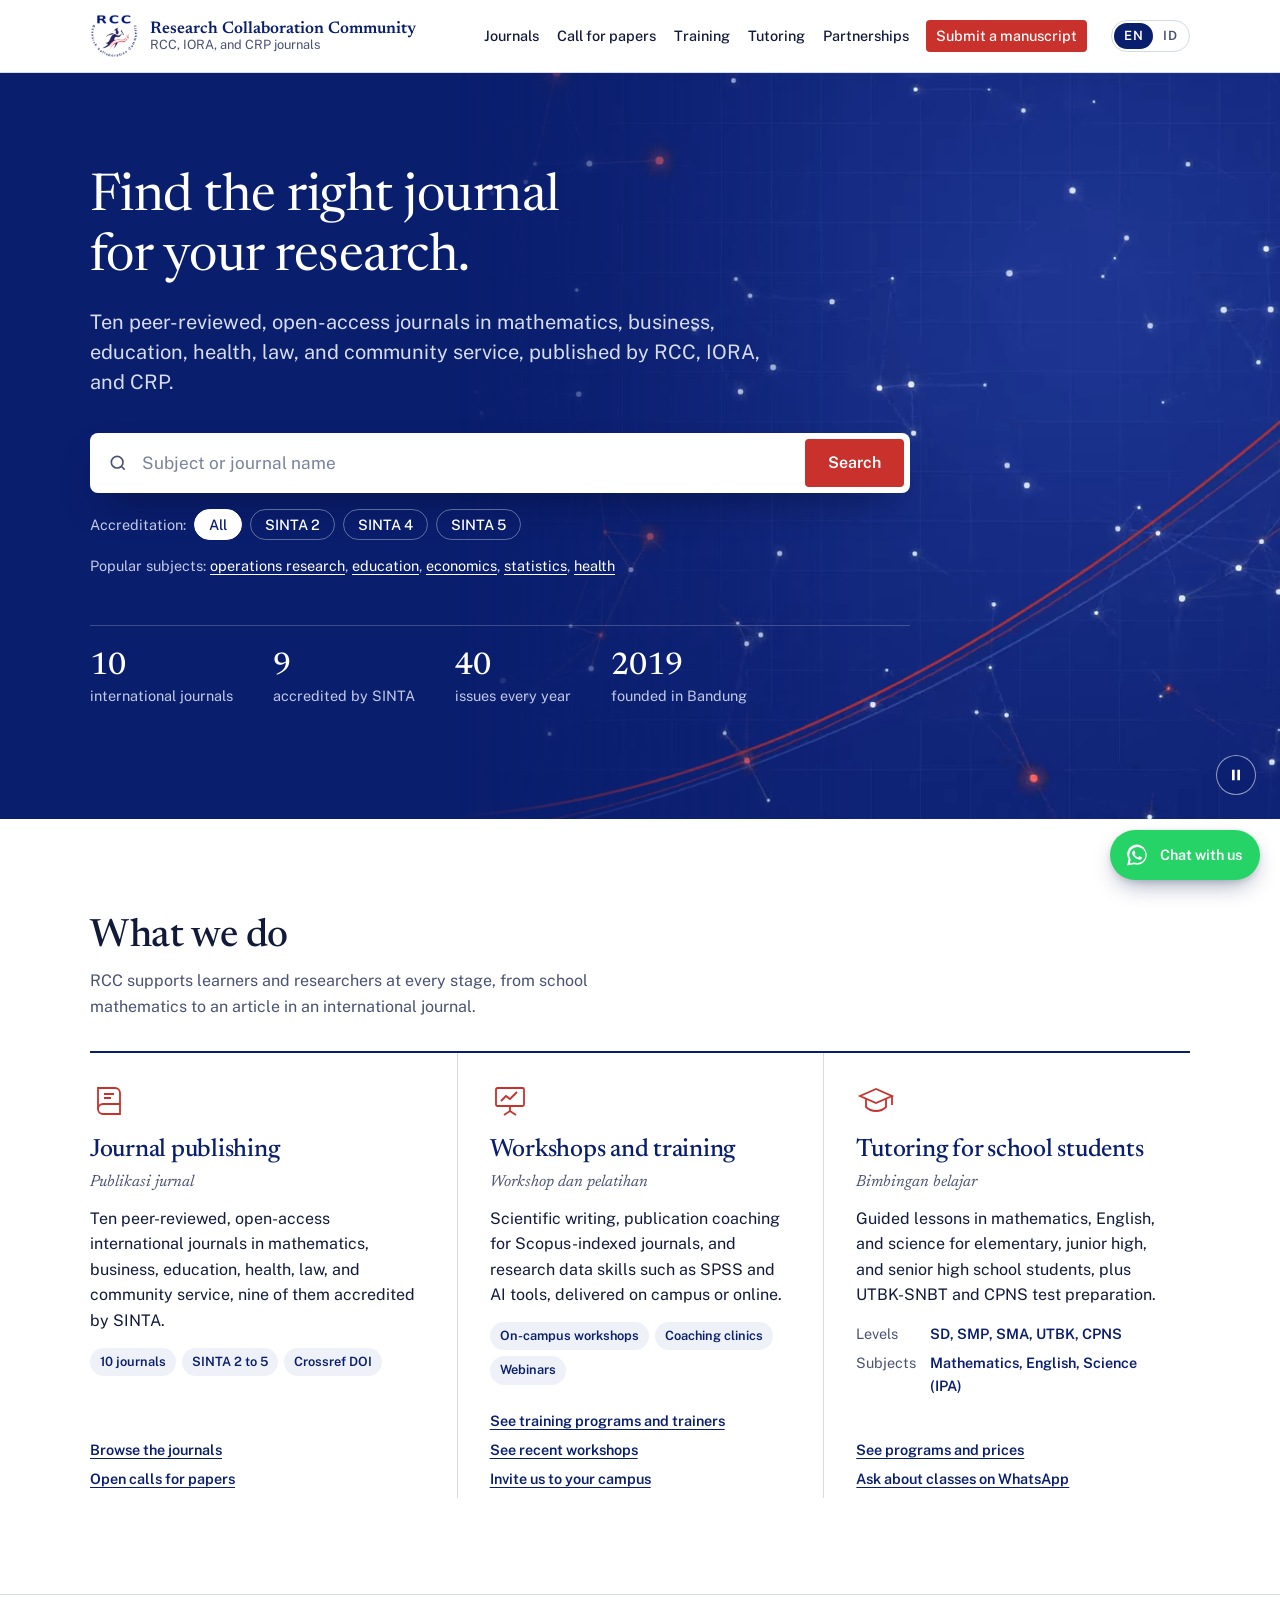
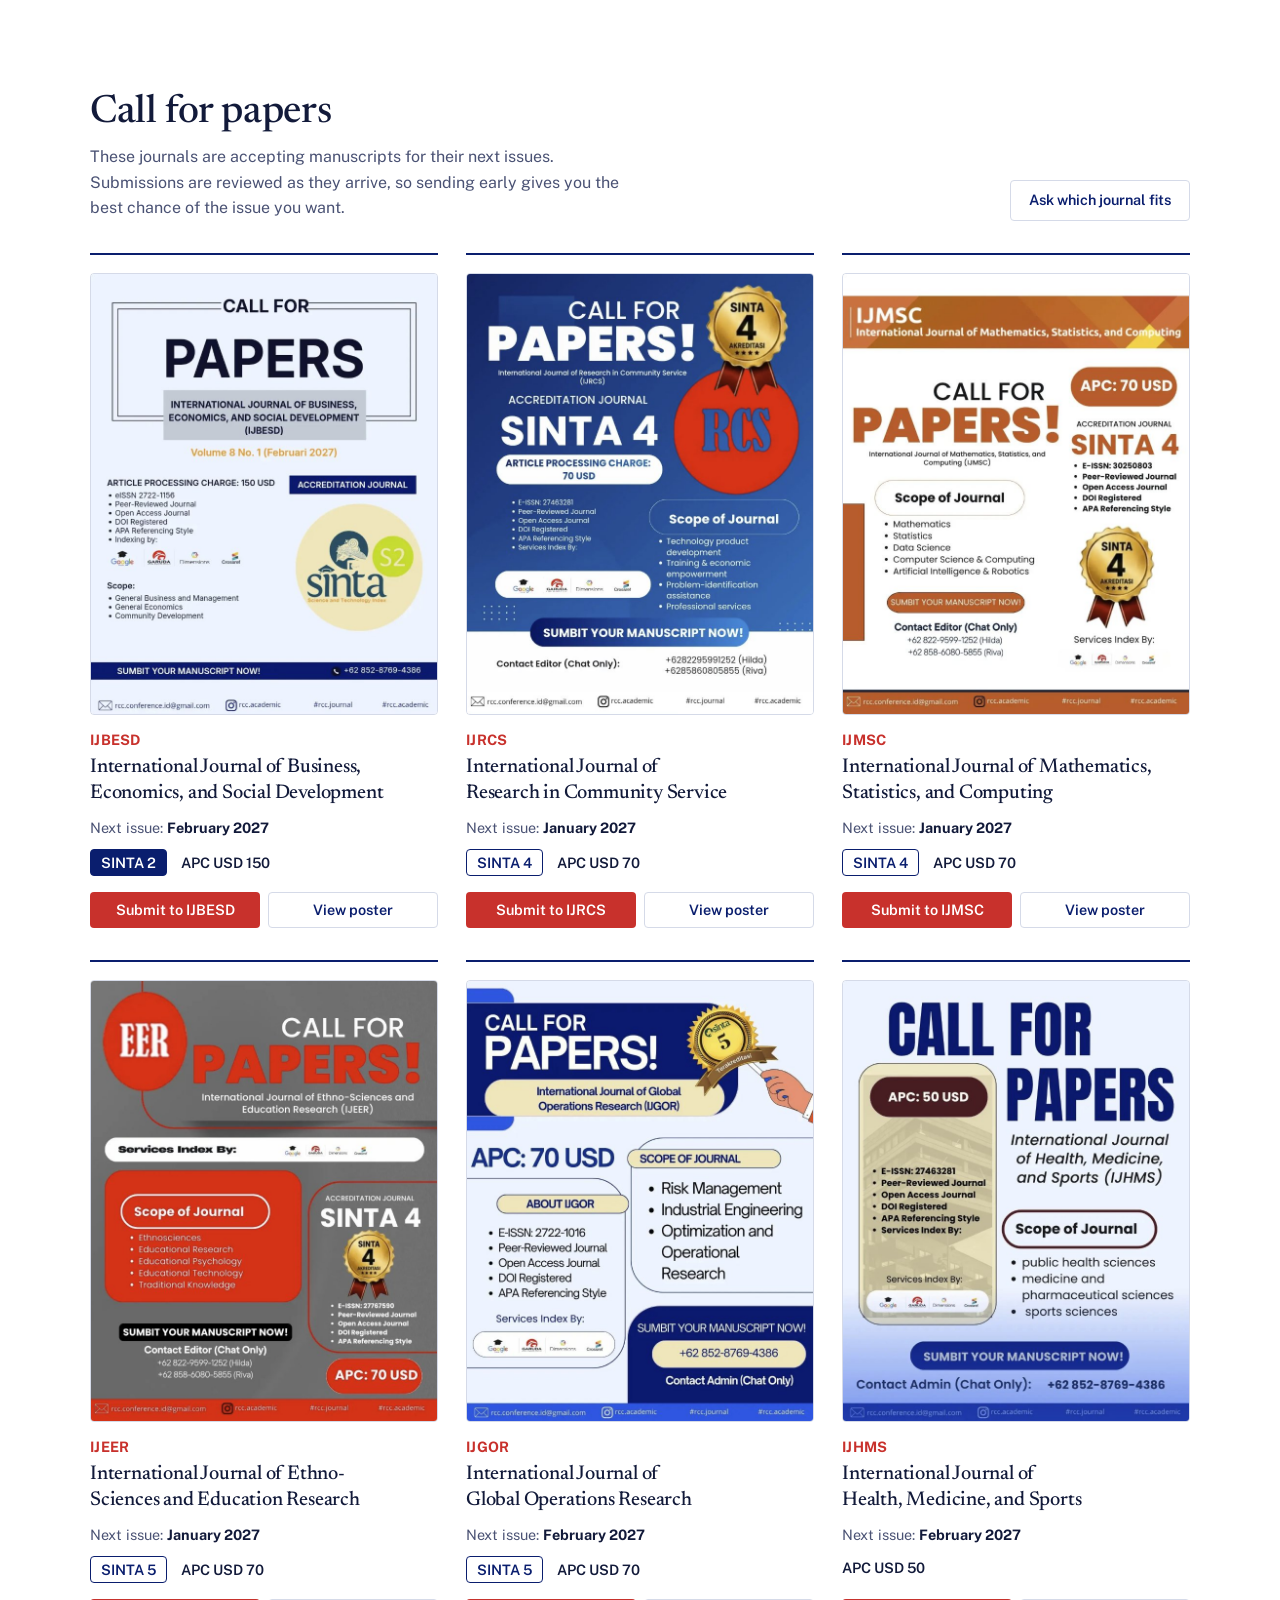
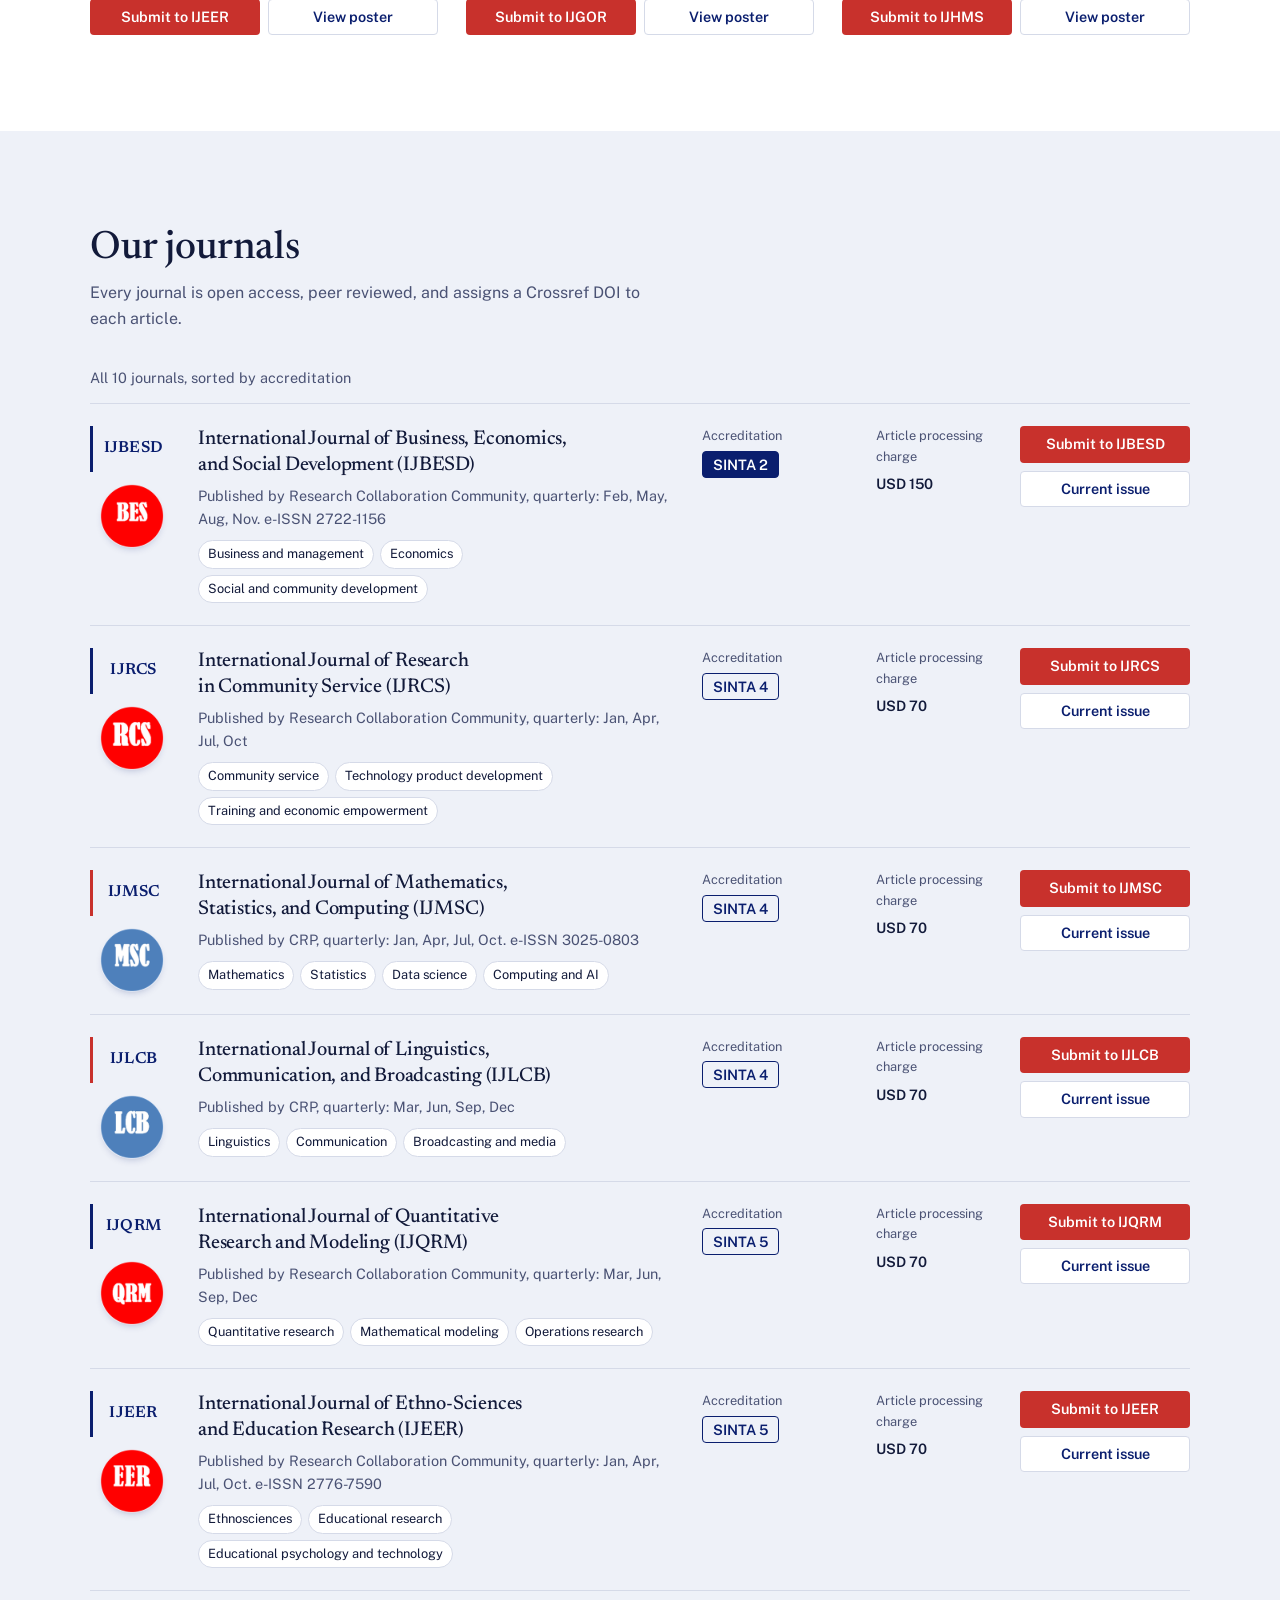
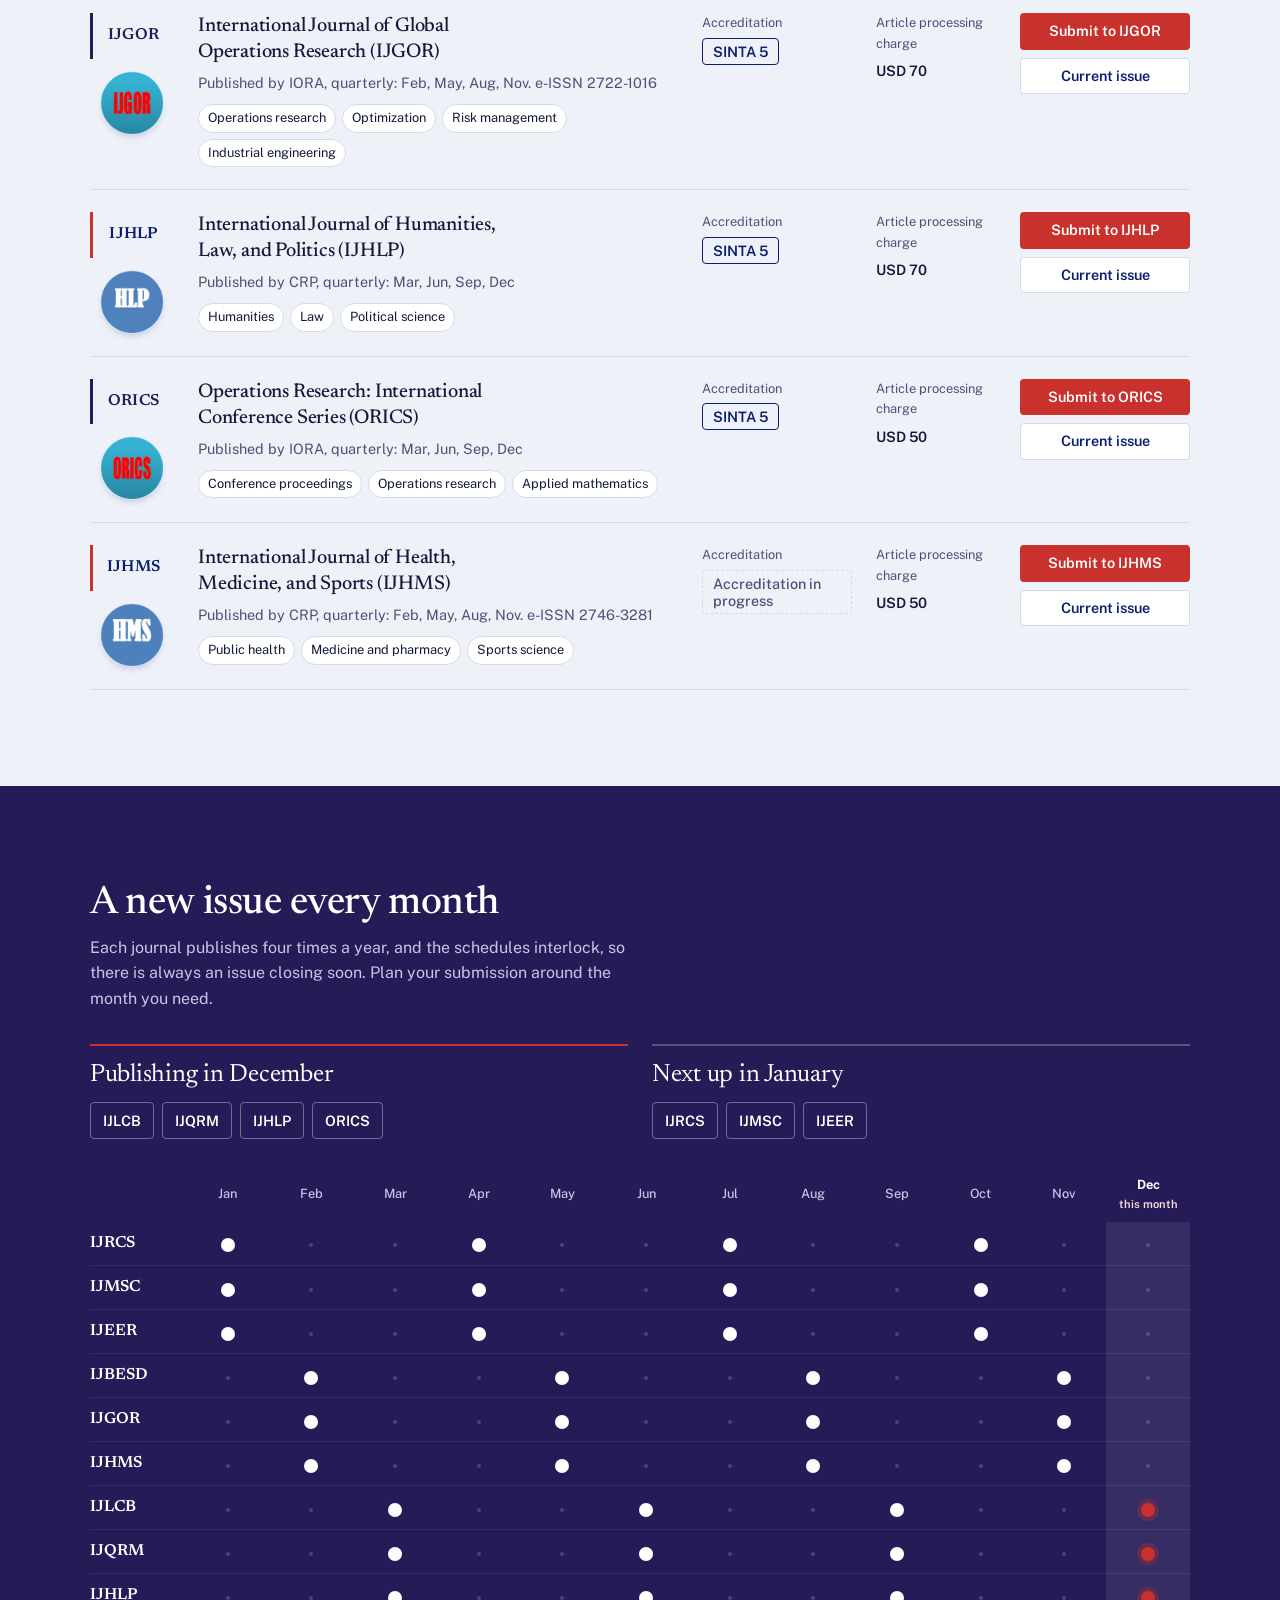
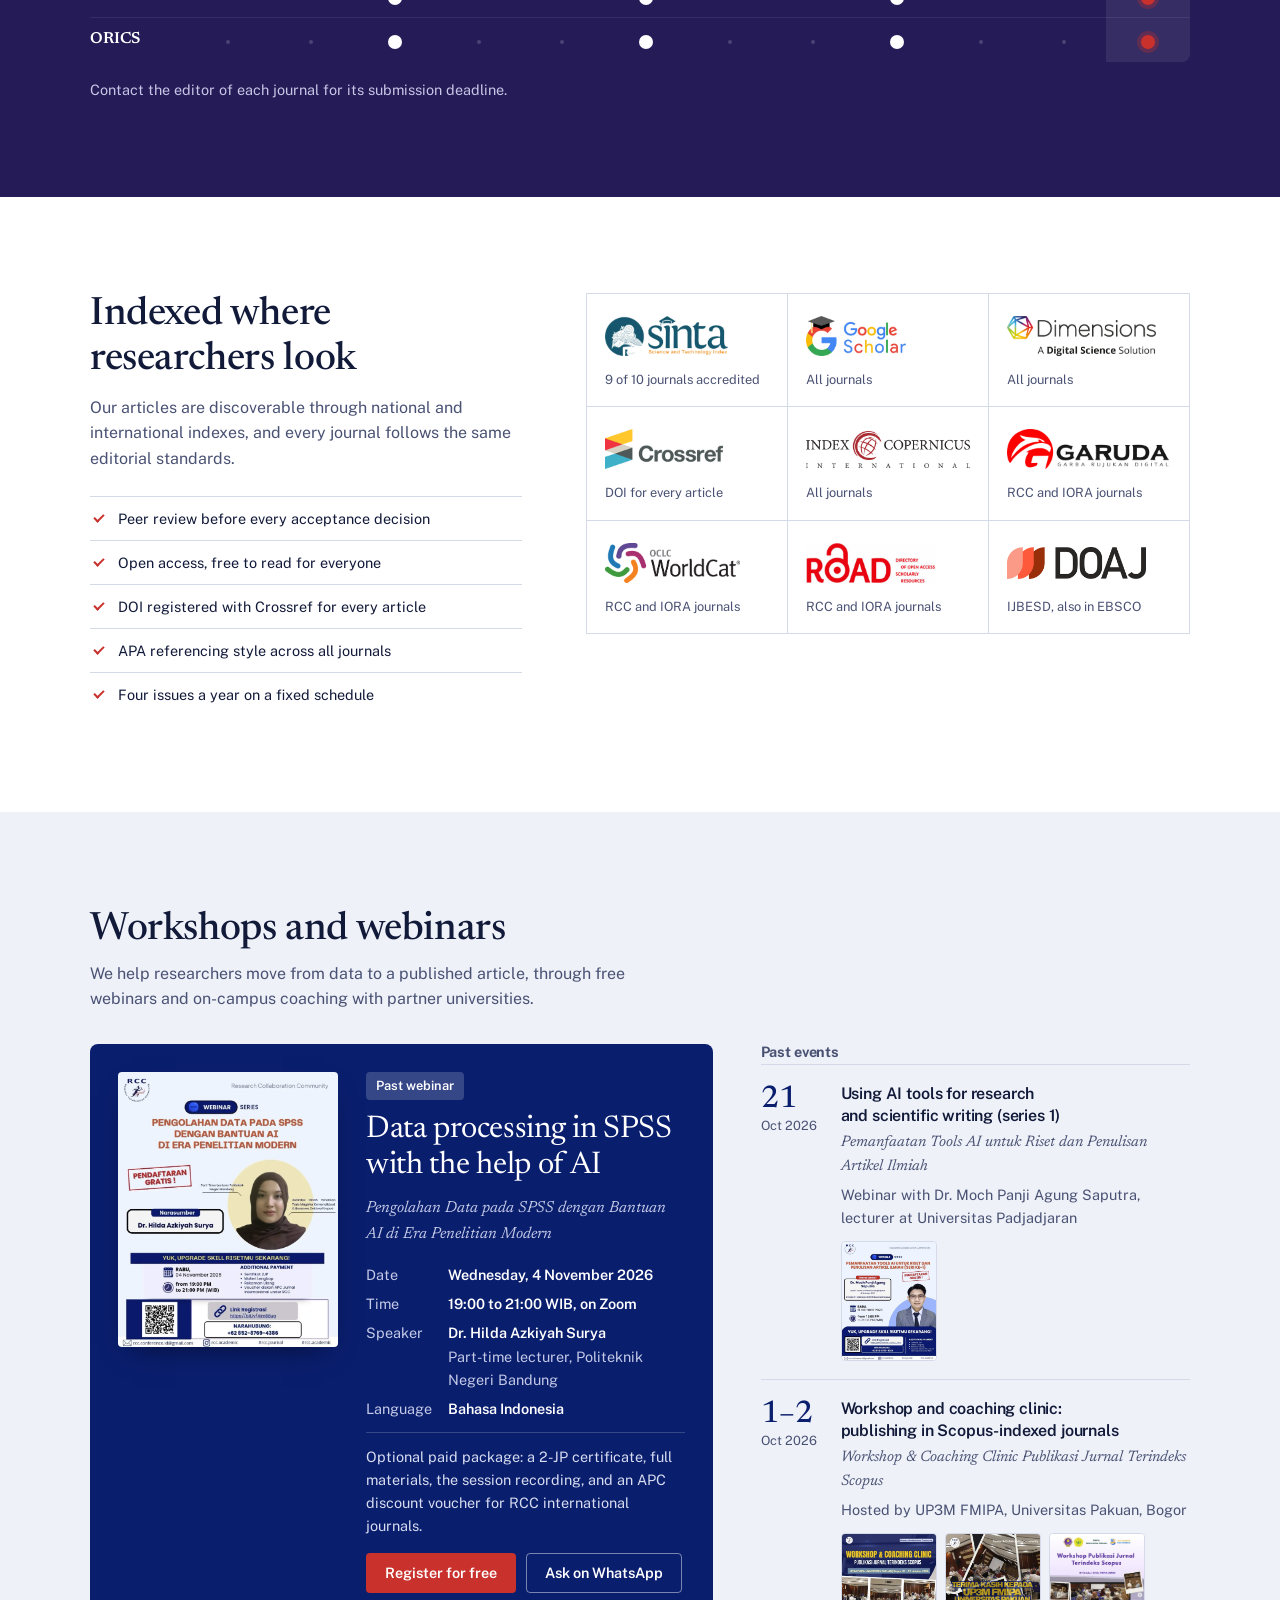
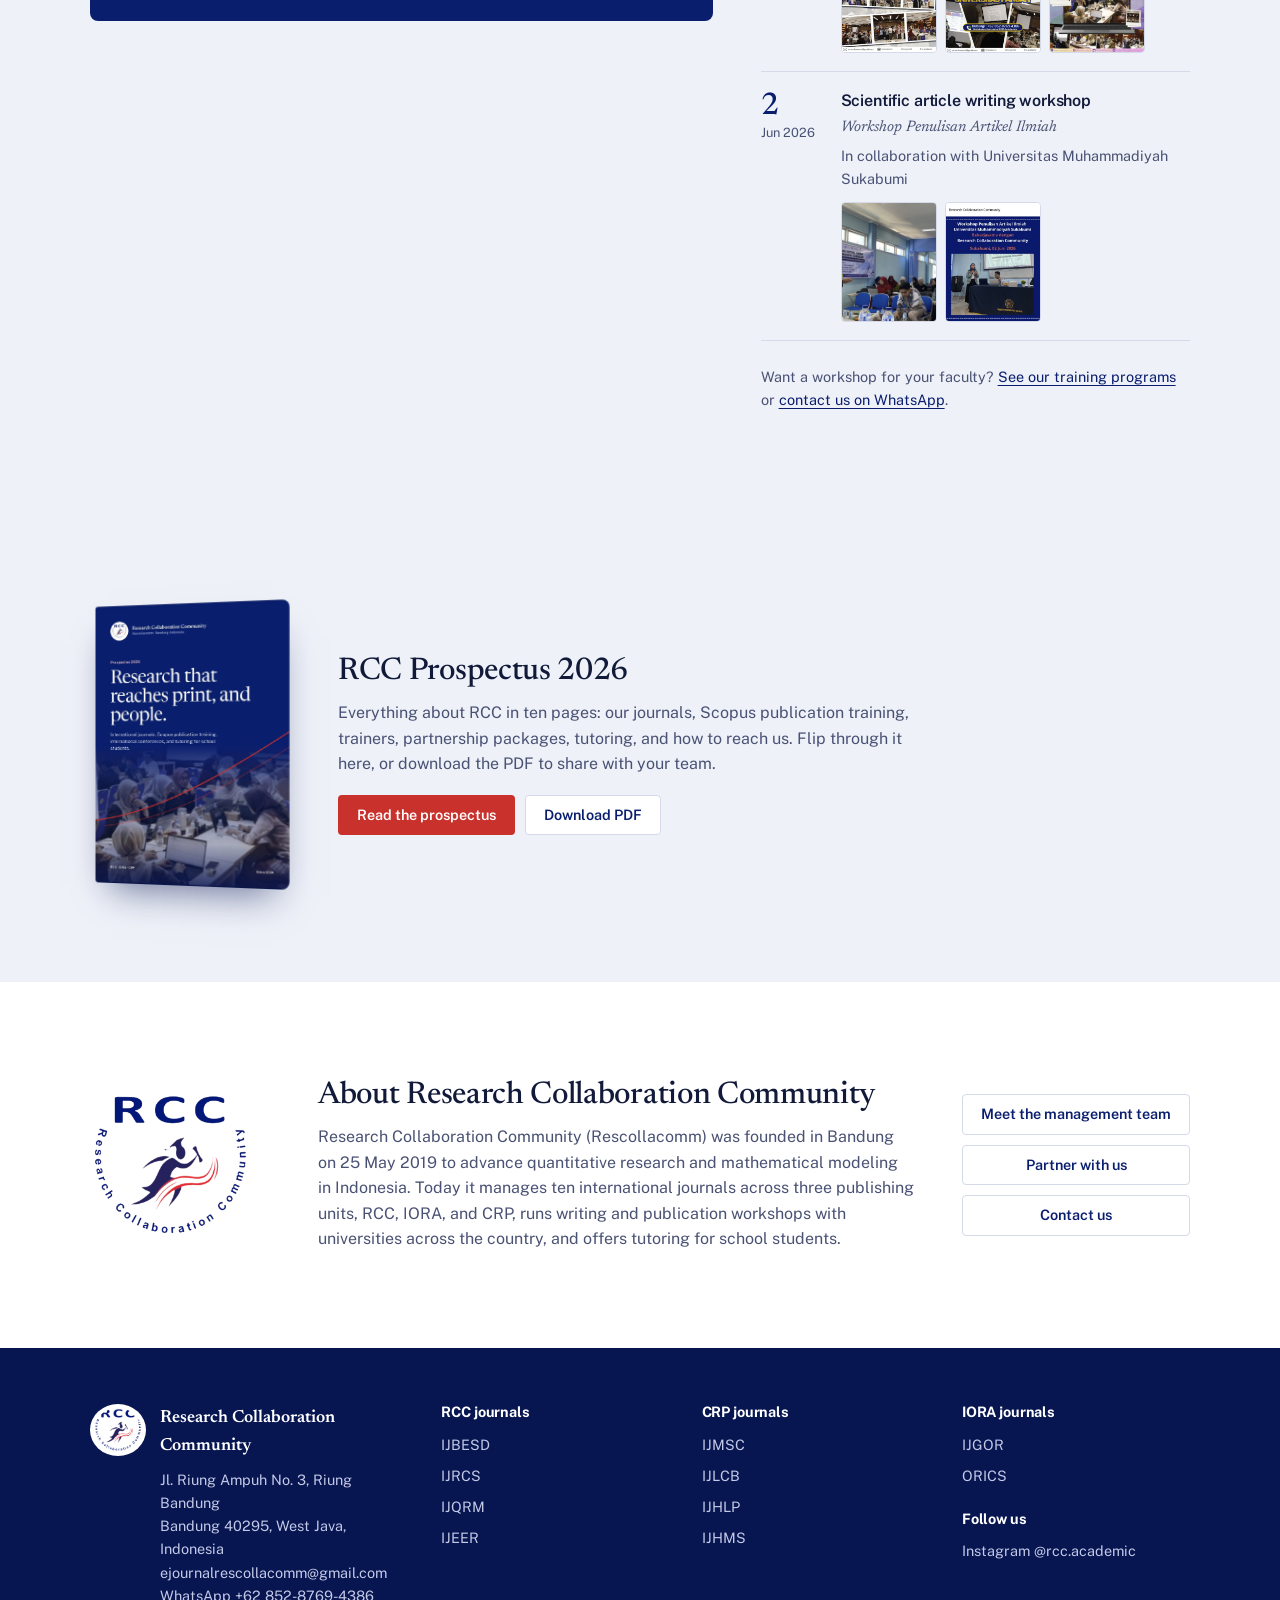
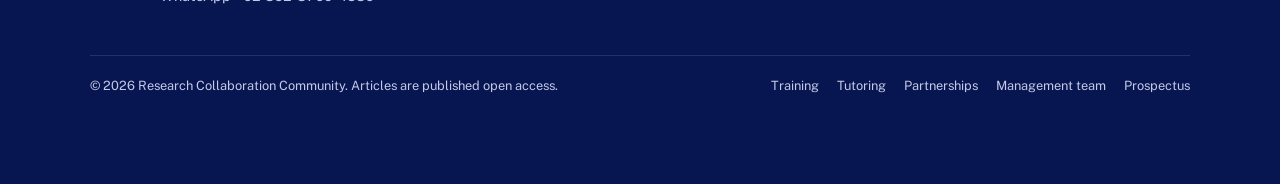
==== commit 169931d0: "Add prospectus flipbook (/prospectus) and home page promo Page-turning book viewer (StPageFlip 2.0.7" ====
--- a/index.html
+++ b/index.html
@@ -12,7 +12,7 @@
   <link rel="icon" href="/assets/rcc-logo.png">
   <link rel="preload" href="/assets/fonts/newsreader-latin-opsz-normal.woff2" as="font" type="font/woff2" crossorigin>
   <link rel="preload" href="/assets/fonts/public-sans-latin-wght-normal.woff2" as="font" type="font/woff2" crossorigin>
-  <link rel="stylesheet" href="/assets/css/style.css?v=20261103q">
+  <link rel="stylesheet" href="/assets/css/style.css?v=20261103u">
 </head>
 <body>
 <a class="skip-link" href="#main" data-i18n="skip">Skip to content</a>
@@ -291,6 +291,21 @@
     </div>
   </section>
 
+  <!-- Prospectus -->
+  <section class="section section-mist" id="prospectus" aria-labelledby="pp-title">
+    <div class="wrap prospectus-promo">
+      <a class="pp-cover" href="/prospectus" aria-label="Open the RCC Prospectus 2026" data-i18n-attr="aria-label:pp.open"><img src="/assets/prospectus/pages/p-01.jpg" alt="" width="794" height="1123" loading="lazy"></a>
+      <div>
+        <h2 id="pp-title" data-i18n="pp.title">RCC Prospectus 2026</h2>
+        <p data-i18n="pp.text">Everything about RCC in ten pages: our journals, Scopus publication training, trainers, partnership packages, tutoring, and how to reach us. Flip through it here, or download the PDF to share with your team.</p>
+        <div class="pp-actions">
+          <a class="btn btn-primary" href="/prospectus" data-i18n="pp.read">Read the prospectus</a>
+          <a class="btn btn-ghost" href="/assets/prospectus/RCC-Prospectus-2026.pdf" download data-i18n="pp.download">Download PDF</a>
+        </div>
+      </div>
+    </div>
+  </section>
+
   <!-- About -->
   <section class="section" aria-labelledby="about-title">
     <div class="wrap about">
@@ -356,7 +371,7 @@
     </div>
     <div class="footer-bottom">
       <span>© <span id="year">2026</span> Research Collaboration Community. <span data-i18n="foot.oa">Articles are published open access.</span></span>
-      <nav class="footer-links" aria-label="Pages"><a href="/training" data-i18n="nav.training">Training</a><a href="/bimbel" data-i18n="nav.bimbel">Tutoring</a><a href="/kerjasama" data-i18n="nav.partner">Partnerships</a><a href="/team" data-i18n="nav.team">Management team</a></nav>
+      <nav class="footer-links" aria-label="Pages"><a href="/training" data-i18n="nav.training">Training</a><a href="/bimbel" data-i18n="nav.bimbel">Tutoring</a><a href="/kerjasama" data-i18n="nav.partner">Partnerships</a><a href="/team" data-i18n="nav.team">Management team</a><a href="/prospectus" data-i18n="nav.prospectus">Prospectus</a></nav>
     </div>
   </div>
 </footer>
@@ -365,8 +380,8 @@
   <svg width="26" height="26" viewBox="0 0 32 32" aria-hidden="true"><path fill="currentColor" d="M16.04 3C9.4 3 4 8.36 4 14.97c0 2.11.56 4.17 1.62 5.99L4 29l8.25-1.6a12.1 12.1 0 0 0 3.79.6C22.68 28 28 22.64 28 16.03 28 9.42 22.68 3 16.04 3Zm0 22.9c-1.24 0-2.46-.2-3.62-.6l-.26-.09-4.9.95.98-4.75-.17-.28a9.83 9.83 0 0 1-1.5-5.16c0-5.46 4.48-9.9 9.99-9.9 5.48 0 9.94 4.44 9.94 10.02 0 5.42-4.46 9.81-9.94 9.81Zm5.45-7.36c-.3-.15-1.77-.87-2.04-.97-.27-.1-.47-.15-.67.15-.2.3-.77.96-.94 1.16-.17.2-.35.22-.65.07-.3-.15-1.26-.46-2.4-1.47-.89-.79-1.49-1.76-1.66-2.06-.17-.3-.02-.46.13-.6.13-.13.3-.35.45-.52.15-.17.2-.3.3-.5.1-.2.05-.37-.02-.52-.08-.15-.67-1.6-.92-2.2-.24-.57-.49-.5-.67-.5h-.57c-.2 0-.52.07-.8.37-.27.3-1.04 1.01-1.04 2.47 0 1.46 1.07 2.87 1.21 3.07.15.2 2.1 3.2 5.08 4.48.71.31 1.27.49 1.7.63.71.22 1.36.19 1.88.12.57-.09 1.77-.72 2.02-1.42.25-.7.25-1.3.17-1.42-.07-.12-.27-.2-.57-.35Z"/></svg>
   <span class="wa-text" data-i18n="wa.text">Chat with us</span>
 </a>
-<script src="/assets/js/i18n.js?v=20261103q"></script>
-<script src="/assets/js/journals.js?v=20261103q"></script>
-<script src="/assets/js/main.js?v=20261103q"></script>
+<script src="/assets/js/i18n.js?v=20261103u"></script>
+<script src="/assets/js/journals.js?v=20261103u"></script>
+<script src="/assets/js/main.js?v=20261103u"></script>
 </body>
 </html>
--- a/assets/css/style.css
+++ b/assets/css/style.css
@@ -837,3 +837,43 @@
 @media (max-width: 860px) { .pt-partners-grid { grid-template-areas: "intro" "list" "gallery"; } }
 @media (max-width: 600px) { .pks-gallery { grid-template-columns: 1fr; } }
 .past-speakers { font-size: var(--fs-xs); color: var(--muted); }
+
+/* =========================================================
+   Prospectus flipbook
+   ========================================================= */
+.book-stage { background: radial-gradient(ellipse at 50% 35%, #1c3592 0%, #0a1e6e 45%, #071551 100%); color: #fff; padding: 36px 0 40px; min-height: calc(100vh - 72px); box-sizing: border-box; display: flex; flex-direction: column; }
+.book-stage:fullscreen { min-height: 100vh; padding-top: 20px; }
+.book-head { display: flex; flex-wrap: wrap; align-items: flex-end; justify-content: space-between; gap: 16px 24px; width: 100%; box-sizing: border-box; }
+.book-kicker { font-size: var(--fs-sm); font-weight: 600; color: #f6c3c1; }
+.book-stage h1 { font-size: clamp(1.8rem, 4vw, 2.6rem); font-weight: 400; margin-top: 6px; }
+.book-actions { display: flex; flex-wrap: wrap; gap: 10px; }
+.book-wrap { flex: 1; display: flex; align-items: center; justify-content: center; padding: 28px var(--gutter) 12px; }
+.book { margin: 0 auto; filter: drop-shadow(0 30px 40px rgba(0,0,0,.45)); }
+.book .stf__item img, .book img { user-select: none; -webkit-user-drag: none; }
+.book-bar { display: flex; align-items: center; justify-content: center; gap: 18px; padding: 8px var(--gutter) 0; }
+.book-nav { width: 46px; height: 46px; border-radius: 50%; display: grid; place-items: center; cursor: pointer; color: #fff; background: rgba(255,255,255,.08); border: 1.5px solid rgba(255,255,255,.45); }
+.book-nav:hover:not(:disabled) { background: rgba(255,255,255,.18); border-color: #fff; }
+.book-nav:disabled { opacity: .35; cursor: default; }
+.book-count { min-width: 84px; text-align: center; font: 600 var(--fs-sm) var(--sans); font-variant-numeric: tabular-nums; }
+.book-hint { text-align: center; font-size: var(--fs-xs); color: #c3c9e6; margin-top: 10px; padding: 0 var(--gutter); }
+.book-noscript a { color: #fff; }
+
+/* Prospectus promo block (home page) */
+.prospectus-promo { display: grid; grid-template-columns: 200px minmax(0, 1fr); gap: 32px 48px; align-items: center; }
+.pp-cover { display: block; width: 200px; aspect-ratio: 794 / 1123; border-radius: 3px 8px 8px 3px; overflow: hidden; box-shadow: -6px 0 0 -3px rgba(0,0,0,.12) inset, 0 20px 36px -16px rgba(7,21,81,.6); transform: perspective(900px) rotateY(-14deg); transition: transform .3s ease; }
+.pp-cover img { width: 100%; height: 100%; object-fit: cover; }
+.pp-cover:hover { transform: perspective(900px) rotateY(-4deg); }
+@media (prefers-reduced-motion: reduce) { .pp-cover, .pp-cover:hover { transform: none; } }
+.prospectus-promo h2 { font-size: clamp(1.6rem, 3vw, var(--fs-xl)); }
+.prospectus-promo p { color: var(--muted); margin-top: 10px; max-width: 58ch; }
+.pp-actions { display: flex; flex-wrap: wrap; gap: 10px; margin-top: 18px; }
+@media (max-width: 600px) { .prospectus-promo { grid-template-columns: 1fr; } .pp-cover { width: 160px; } }
+.book-page { background: #fff; overflow: hidden; }
+.book-page img { width: 100%; height: 100%; display: block; object-fit: cover; }
+.book { filter: none; }
+.book-page { box-shadow: 0 24px 40px -18px rgba(0,0,0,.55); }
+.btn-light { background: transparent; }
+button.btn-light { color: #fff; }
+.book-wrap { padding-top: 20px; }
+.book-size { margin: 0 auto; max-width: 100%; }
+.book-size .book { width: 100%; }
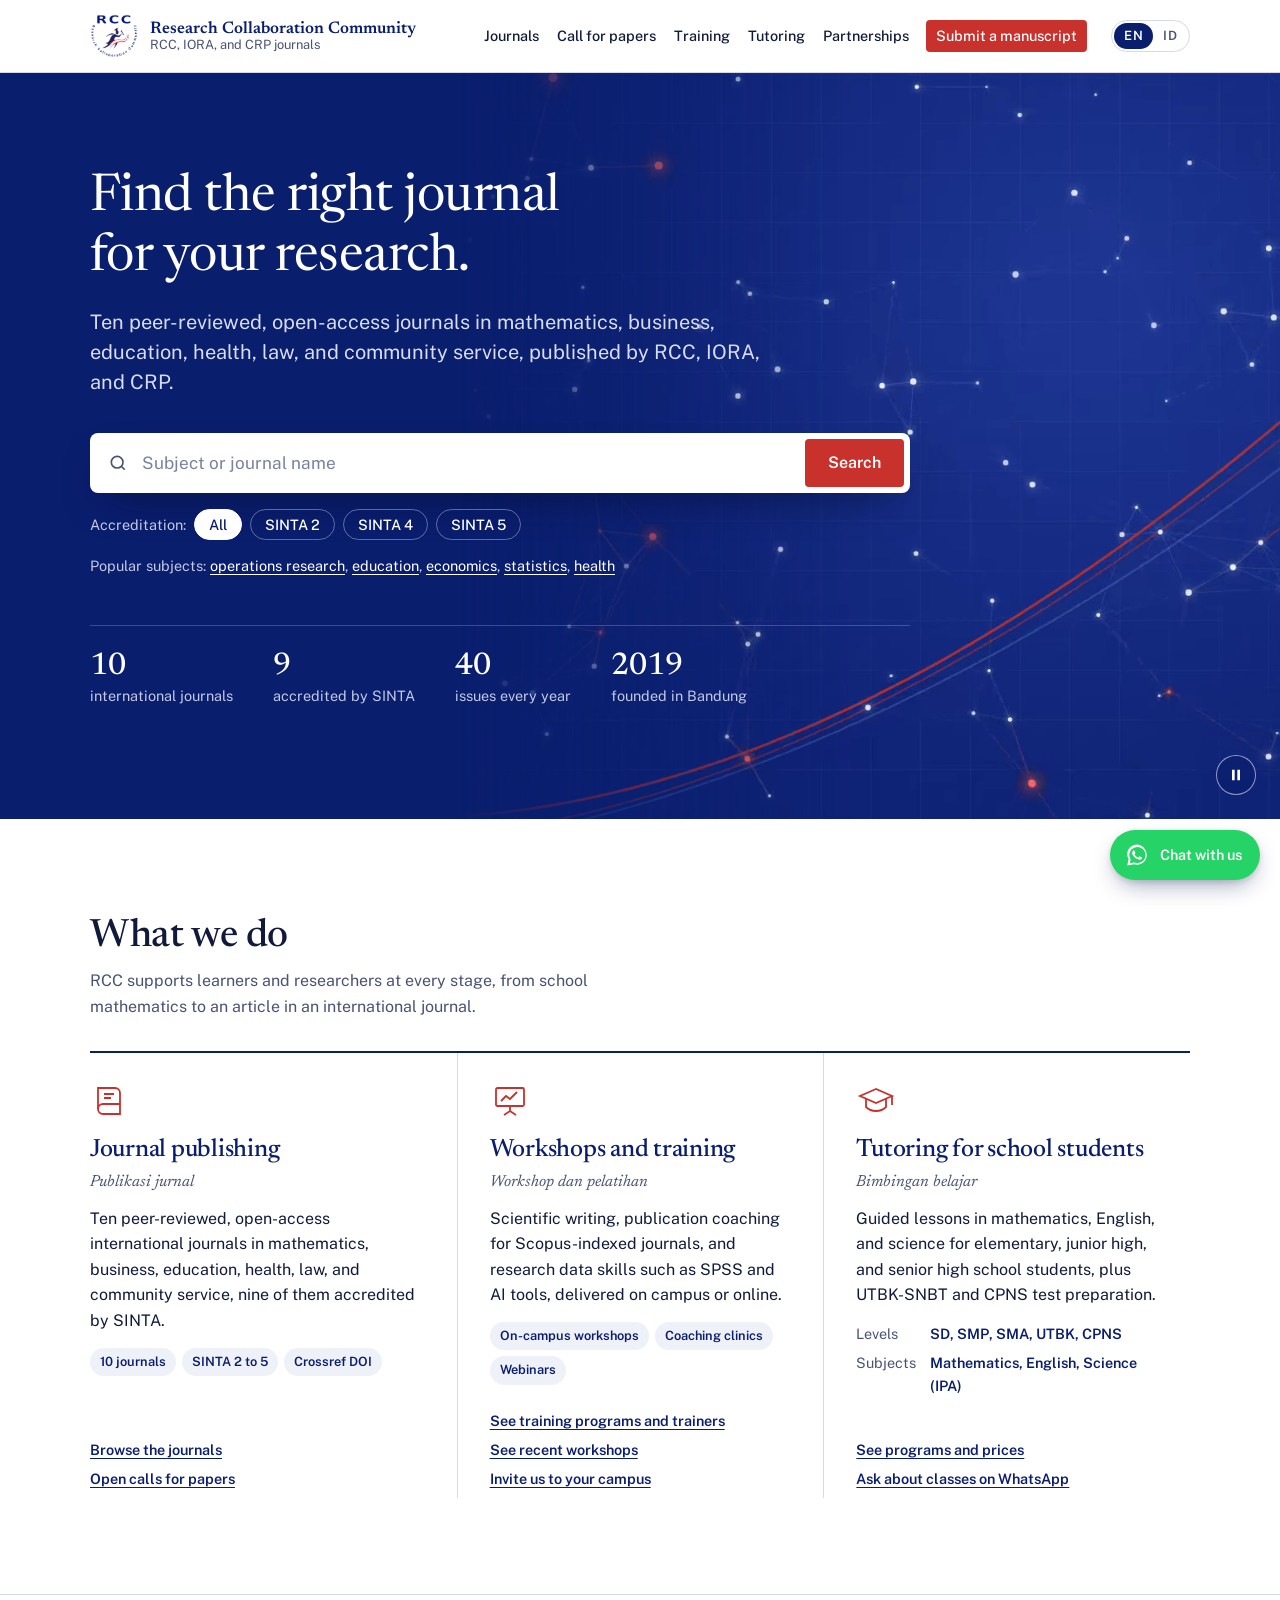
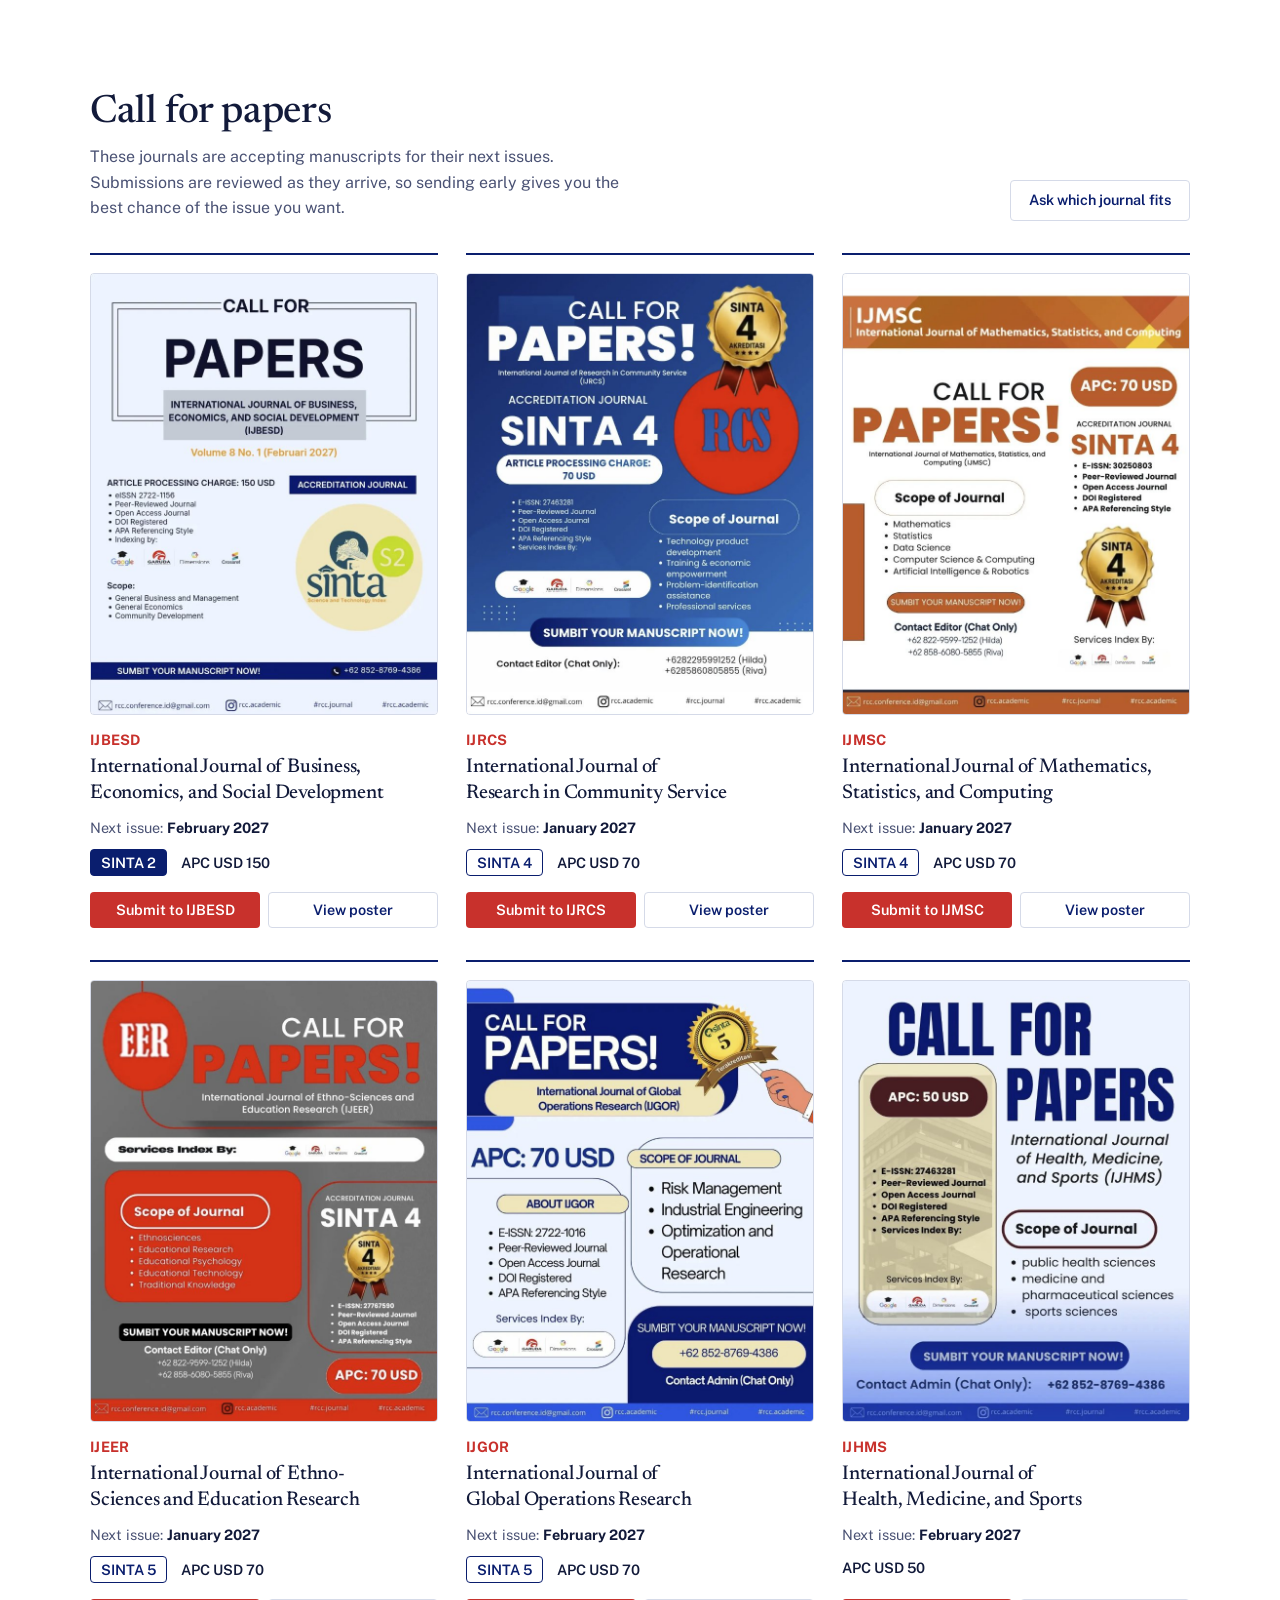
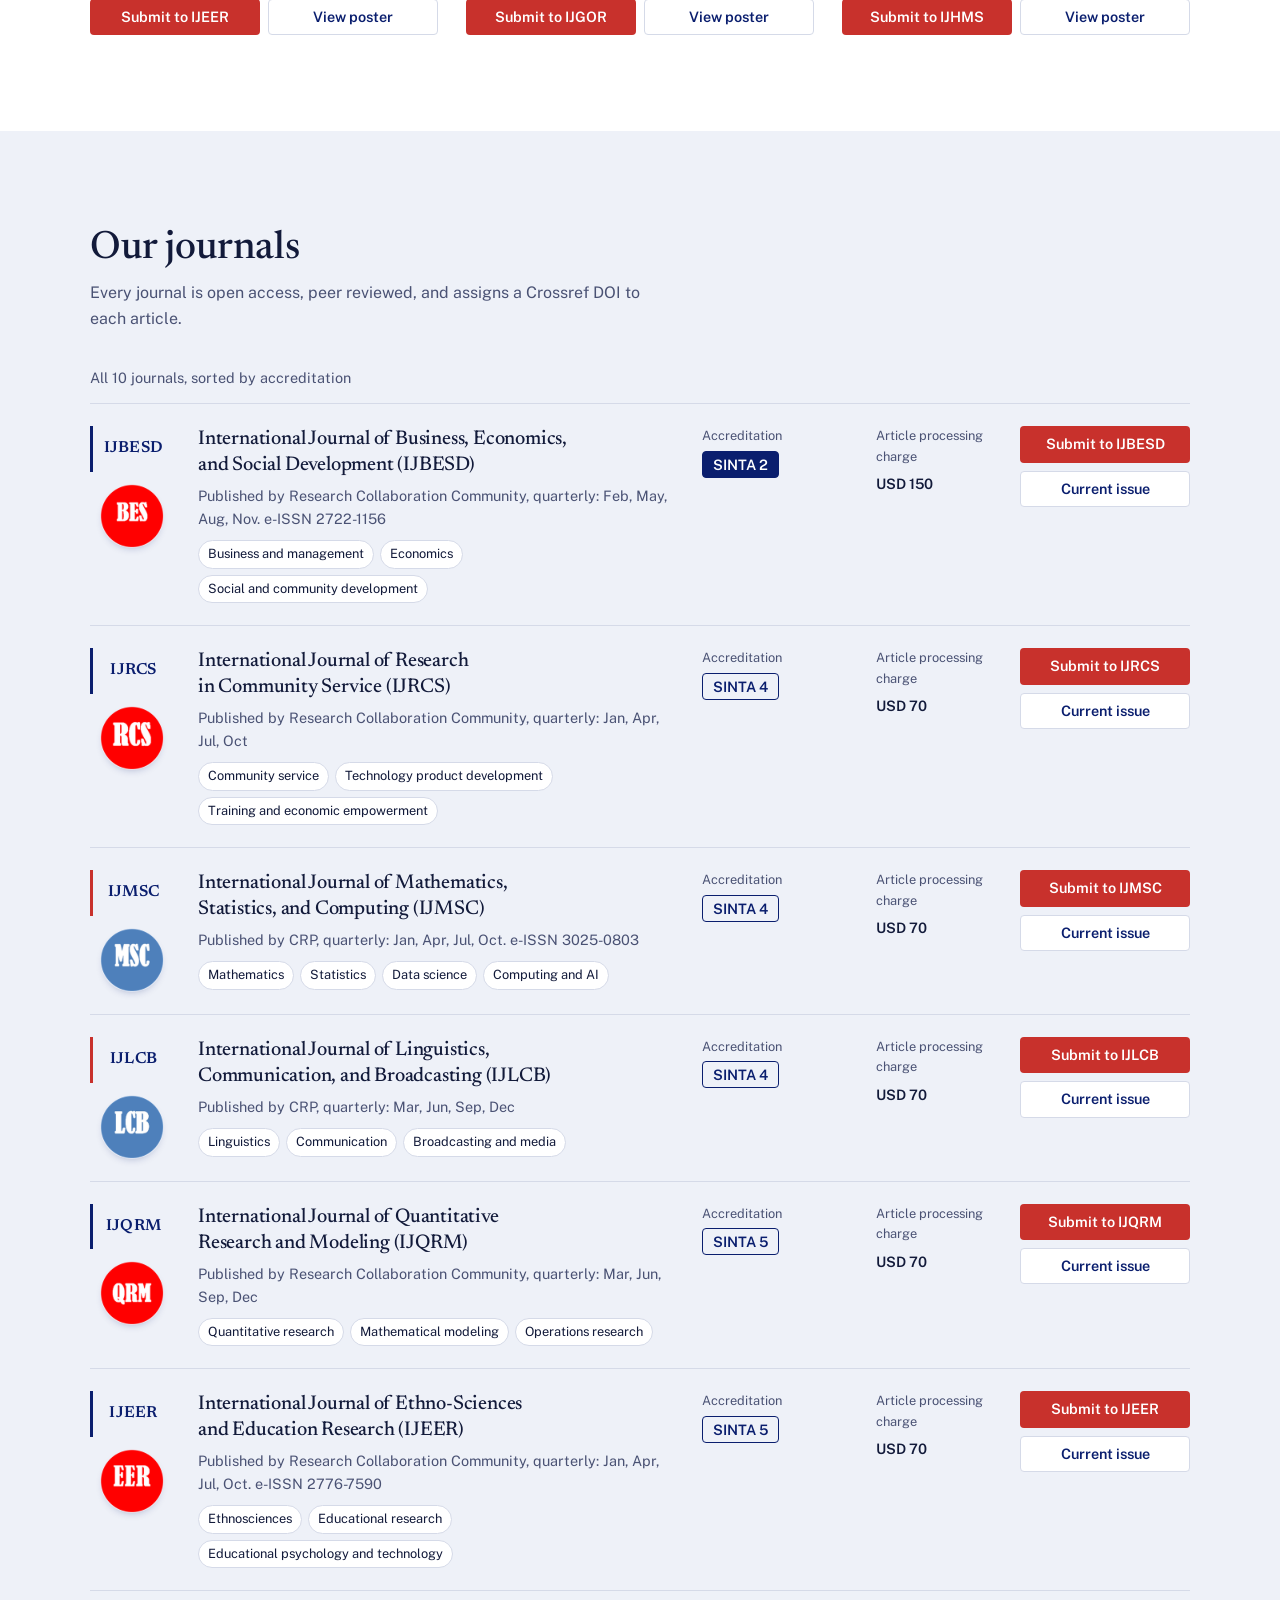
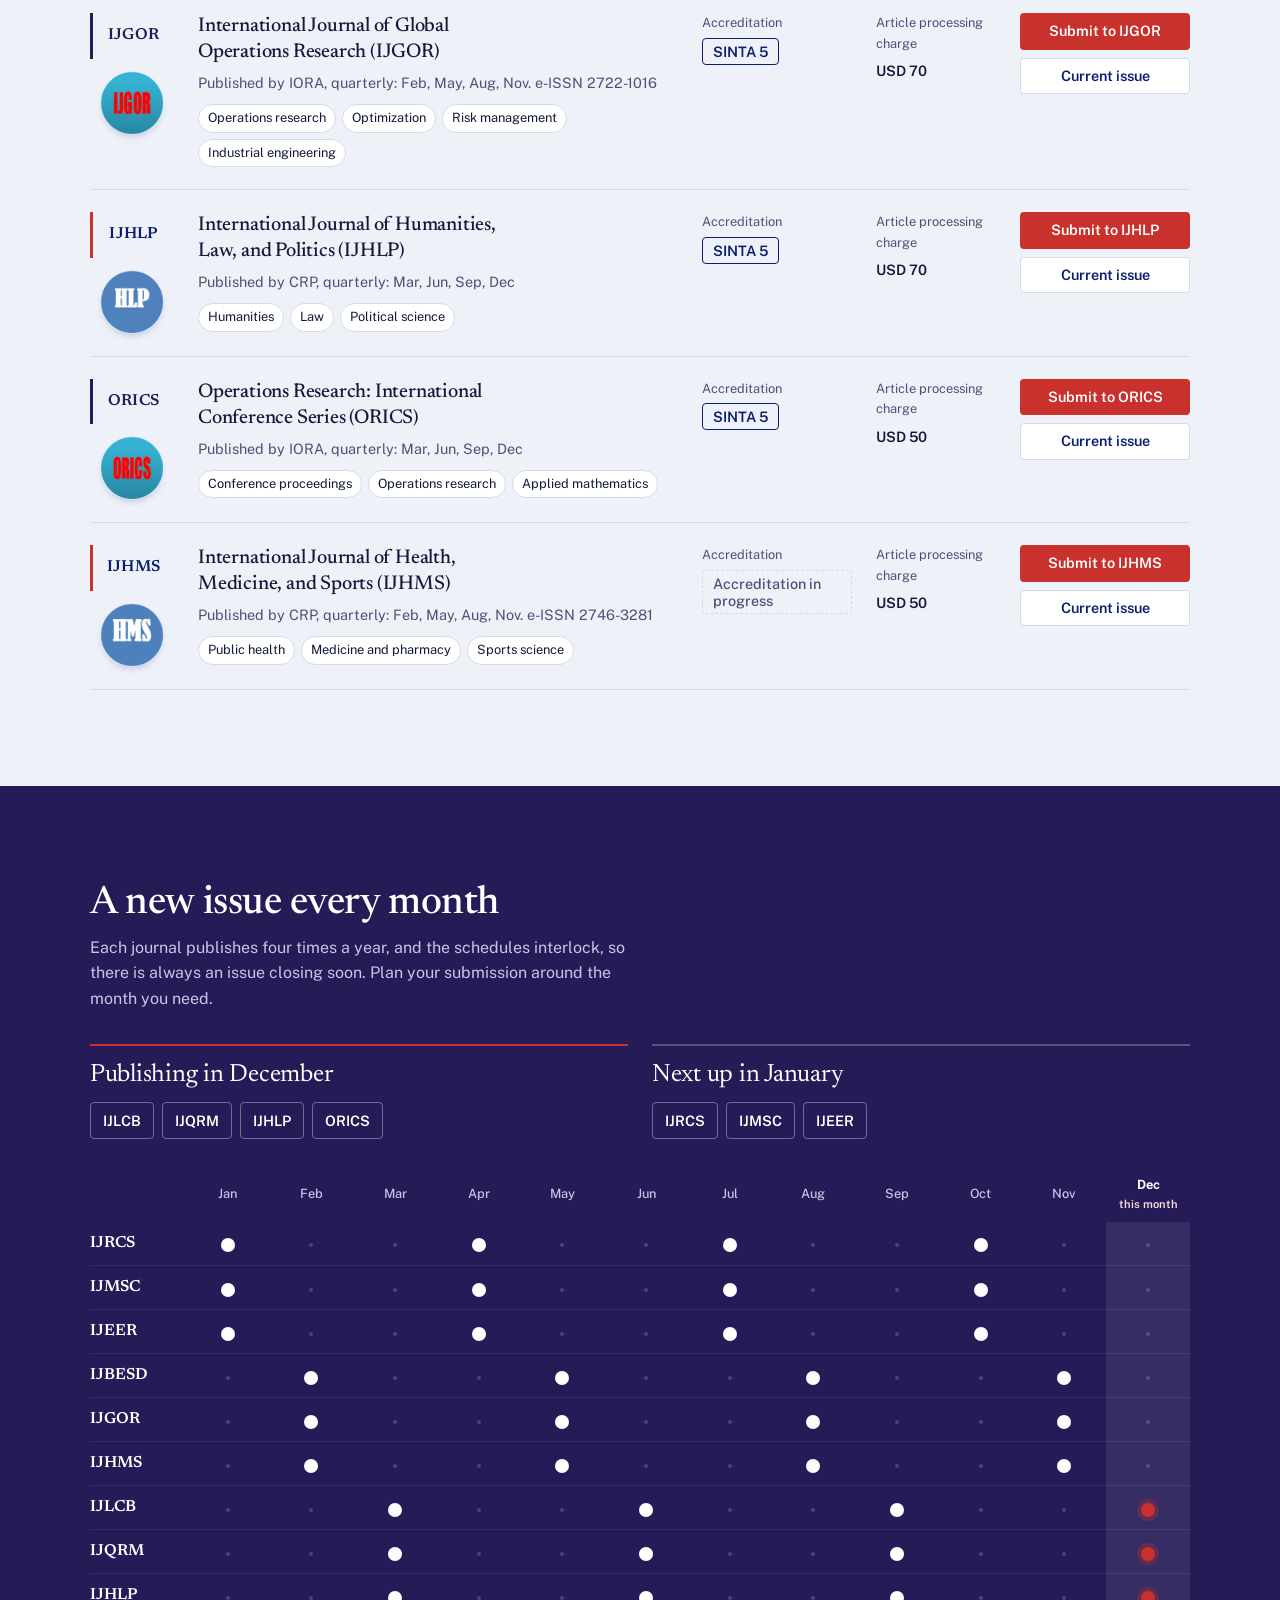
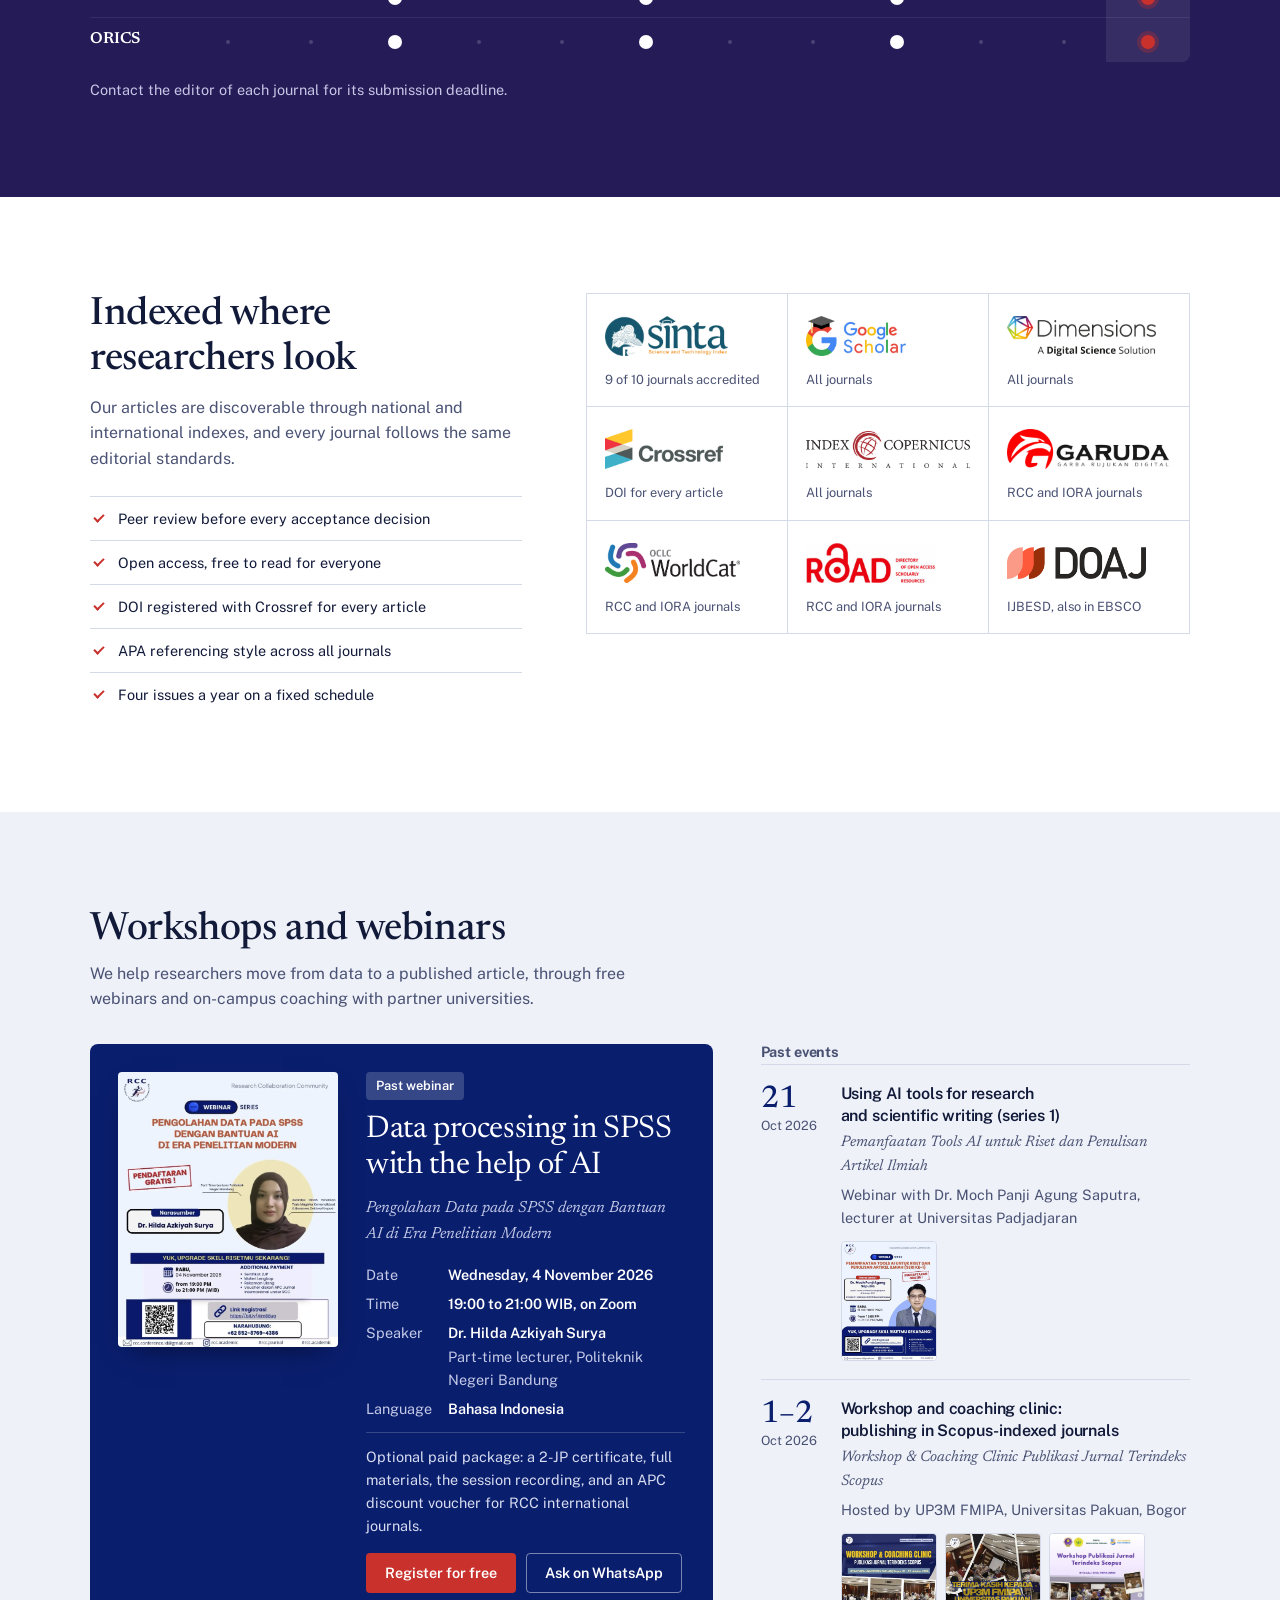
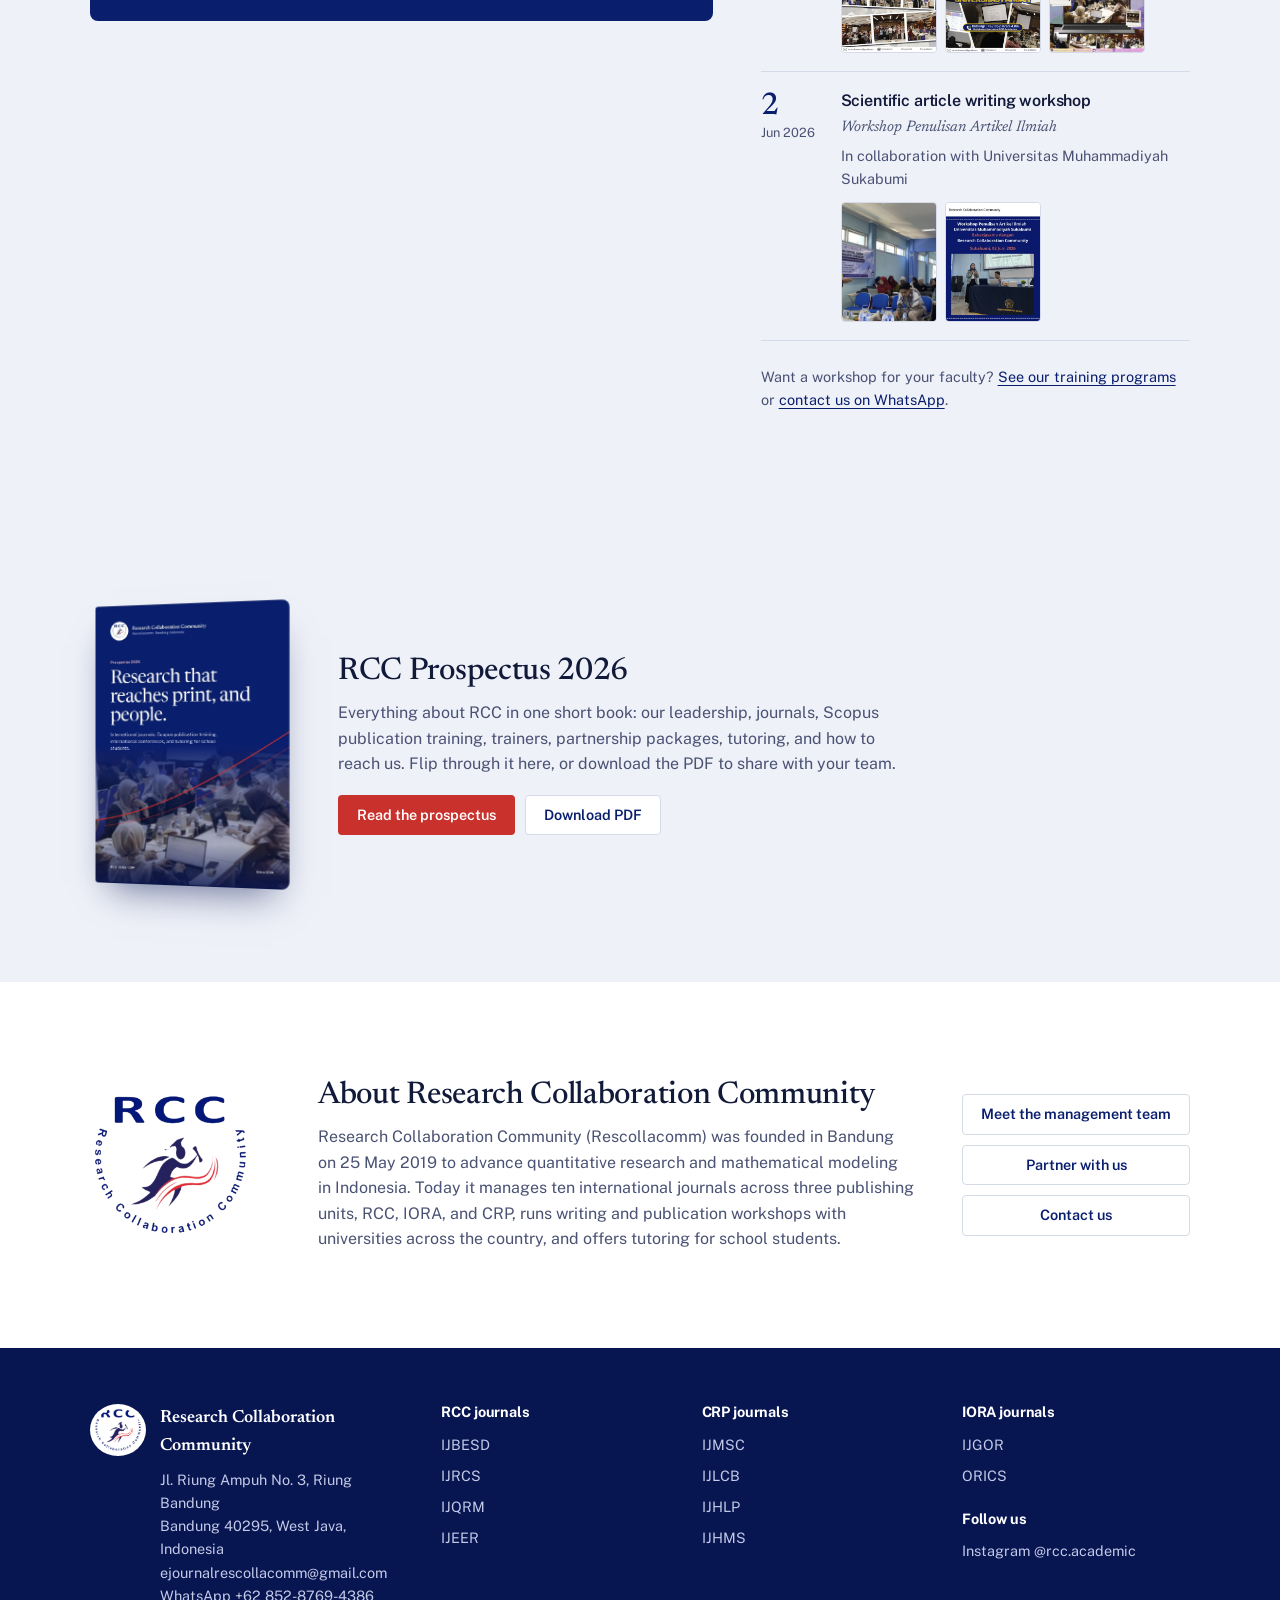
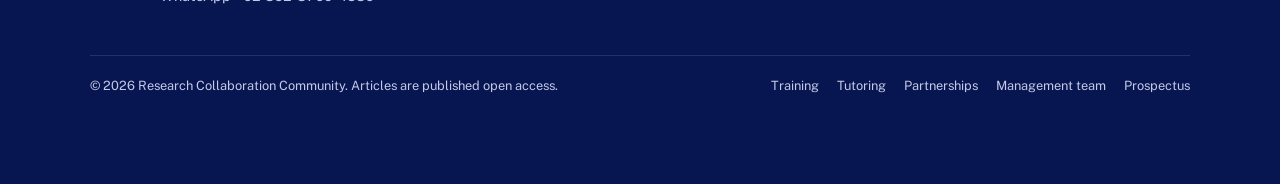
==== commit 6a3b25d6: "Prospectus: 12 pages with management team and back cover Adds a leadership page (Director and CEO po" ====
--- a/index.html
+++ b/index.html
@@ -12,7 +12,7 @@
   <link rel="icon" href="/assets/rcc-logo.png">
   <link rel="preload" href="/assets/fonts/newsreader-latin-opsz-normal.woff2" as="font" type="font/woff2" crossorigin>
   <link rel="preload" href="/assets/fonts/public-sans-latin-wght-normal.woff2" as="font" type="font/woff2" crossorigin>
-  <link rel="stylesheet" href="/assets/css/style.css?v=20261103u">
+  <link rel="stylesheet" href="/assets/css/style.css?v=20261103v">
 </head>
 <body>
 <a class="skip-link" href="#main" data-i18n="skip">Skip to content</a>
@@ -297,7 +297,7 @@
       <a class="pp-cover" href="/prospectus" aria-label="Open the RCC Prospectus 2026" data-i18n-attr="aria-label:pp.open"><img src="/assets/prospectus/pages/p-01.jpg" alt="" width="794" height="1123" loading="lazy"></a>
       <div>
         <h2 id="pp-title" data-i18n="pp.title">RCC Prospectus 2026</h2>
-        <p data-i18n="pp.text">Everything about RCC in ten pages: our journals, Scopus publication training, trainers, partnership packages, tutoring, and how to reach us. Flip through it here, or download the PDF to share with your team.</p>
+        <p data-i18n="pp.text">Everything about RCC in one short book: our leadership, journals, Scopus publication training, trainers, partnership packages, tutoring, and how to reach us. Flip through it here, or download the PDF to share with your team.</p>
         <div class="pp-actions">
           <a class="btn btn-primary" href="/prospectus" data-i18n="pp.read">Read the prospectus</a>
           <a class="btn btn-ghost" href="/assets/prospectus/RCC-Prospectus-2026.pdf" download data-i18n="pp.download">Download PDF</a>
@@ -380,8 +380,8 @@
   <svg width="26" height="26" viewBox="0 0 32 32" aria-hidden="true"><path fill="currentColor" d="M16.04 3C9.4 3 4 8.36 4 14.97c0 2.11.56 4.17 1.62 5.99L4 29l8.25-1.6a12.1 12.1 0 0 0 3.79.6C22.68 28 28 22.64 28 16.03 28 9.42 22.68 3 16.04 3Zm0 22.9c-1.24 0-2.46-.2-3.62-.6l-.26-.09-4.9.95.98-4.75-.17-.28a9.83 9.83 0 0 1-1.5-5.16c0-5.46 4.48-9.9 9.99-9.9 5.48 0 9.94 4.44 9.94 10.02 0 5.42-4.46 9.81-9.94 9.81Zm5.45-7.36c-.3-.15-1.77-.87-2.04-.97-.27-.1-.47-.15-.67.15-.2.3-.77.96-.94 1.16-.17.2-.35.22-.65.07-.3-.15-1.26-.46-2.4-1.47-.89-.79-1.49-1.76-1.66-2.06-.17-.3-.02-.46.13-.6.13-.13.3-.35.45-.52.15-.17.2-.3.3-.5.1-.2.05-.37-.02-.52-.08-.15-.67-1.6-.92-2.2-.24-.57-.49-.5-.67-.5h-.57c-.2 0-.52.07-.8.37-.27.3-1.04 1.01-1.04 2.47 0 1.46 1.07 2.87 1.21 3.07.15.2 2.1 3.2 5.08 4.48.71.31 1.27.49 1.7.63.71.22 1.36.19 1.88.12.57-.09 1.77-.72 2.02-1.42.25-.7.25-1.3.17-1.42-.07-.12-.27-.2-.57-.35Z"/></svg>
   <span class="wa-text" data-i18n="wa.text">Chat with us</span>
 </a>
-<script src="/assets/js/i18n.js?v=20261103u"></script>
-<script src="/assets/js/journals.js?v=20261103u"></script>
-<script src="/assets/js/main.js?v=20261103u"></script>
+<script src="/assets/js/i18n.js?v=20261103v"></script>
+<script src="/assets/js/journals.js?v=20261103v"></script>
+<script src="/assets/js/main.js?v=20261103v"></script>
 </body>
 </html>
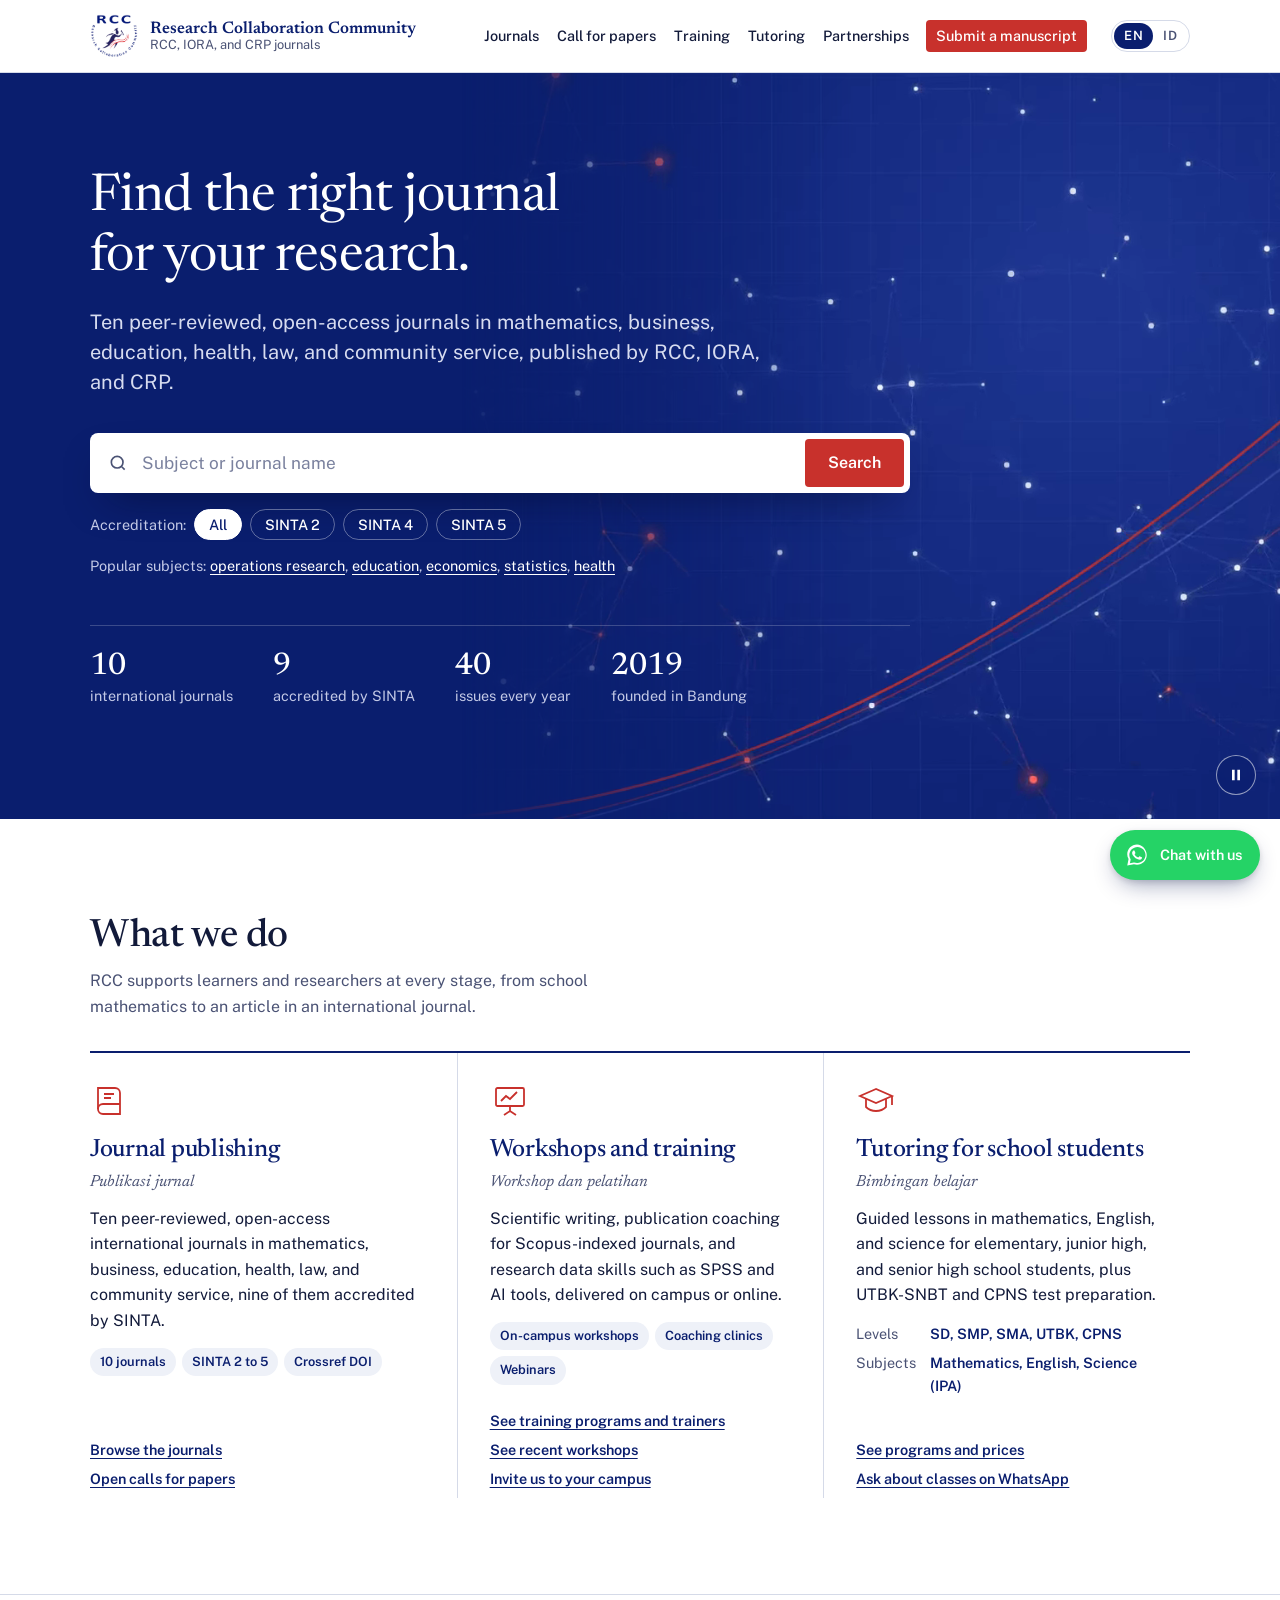
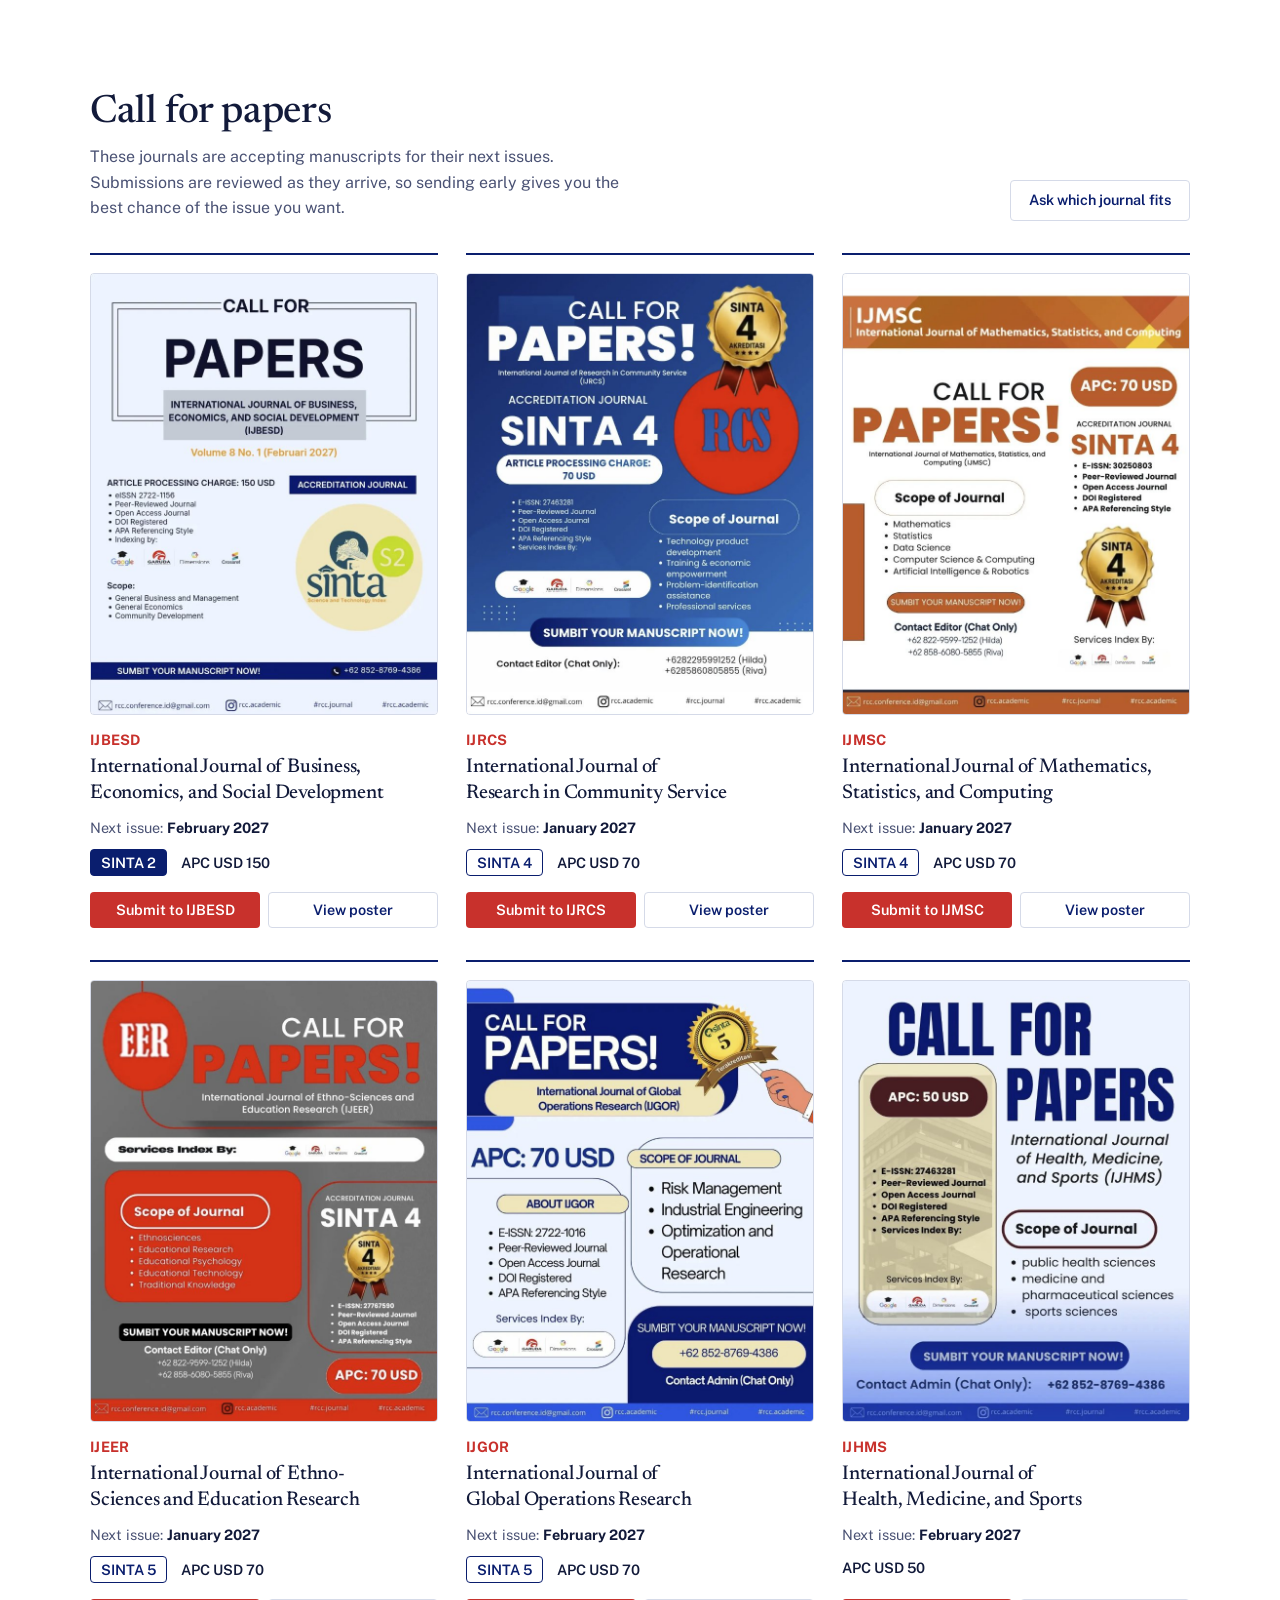
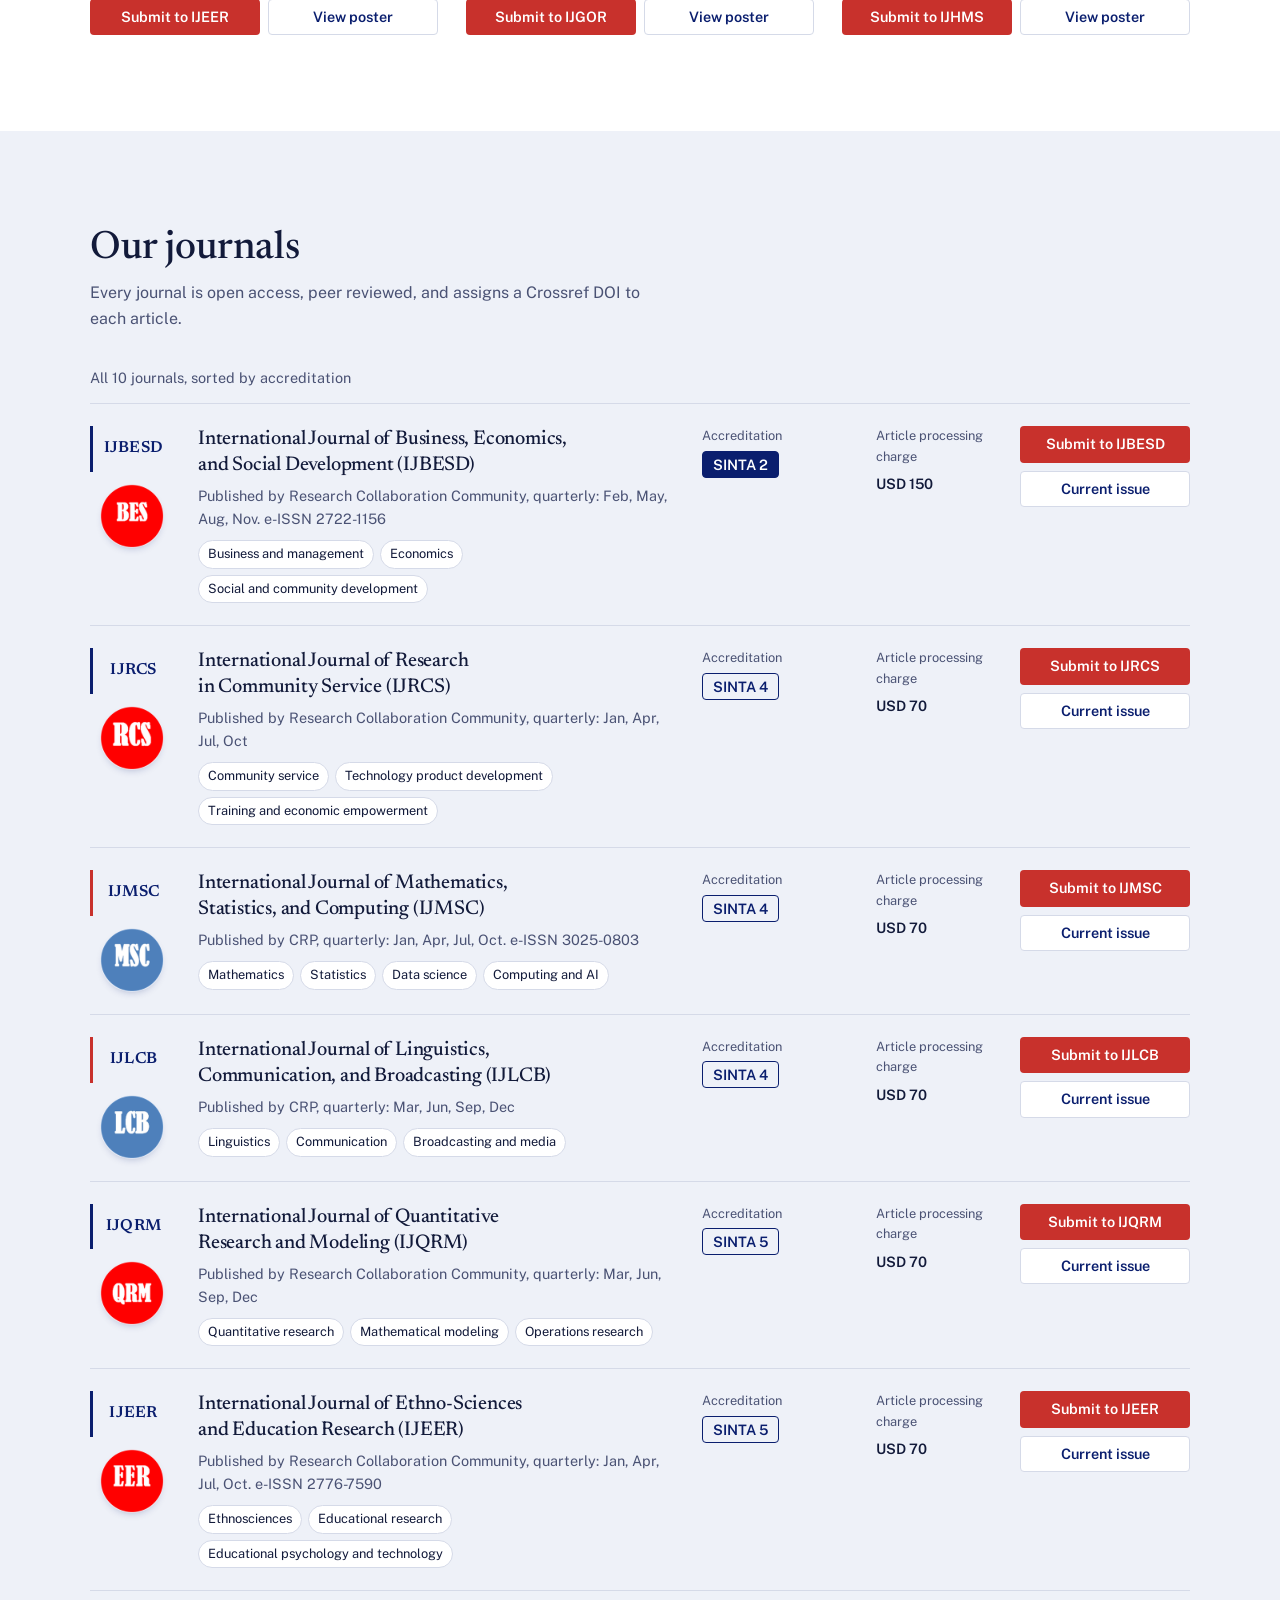
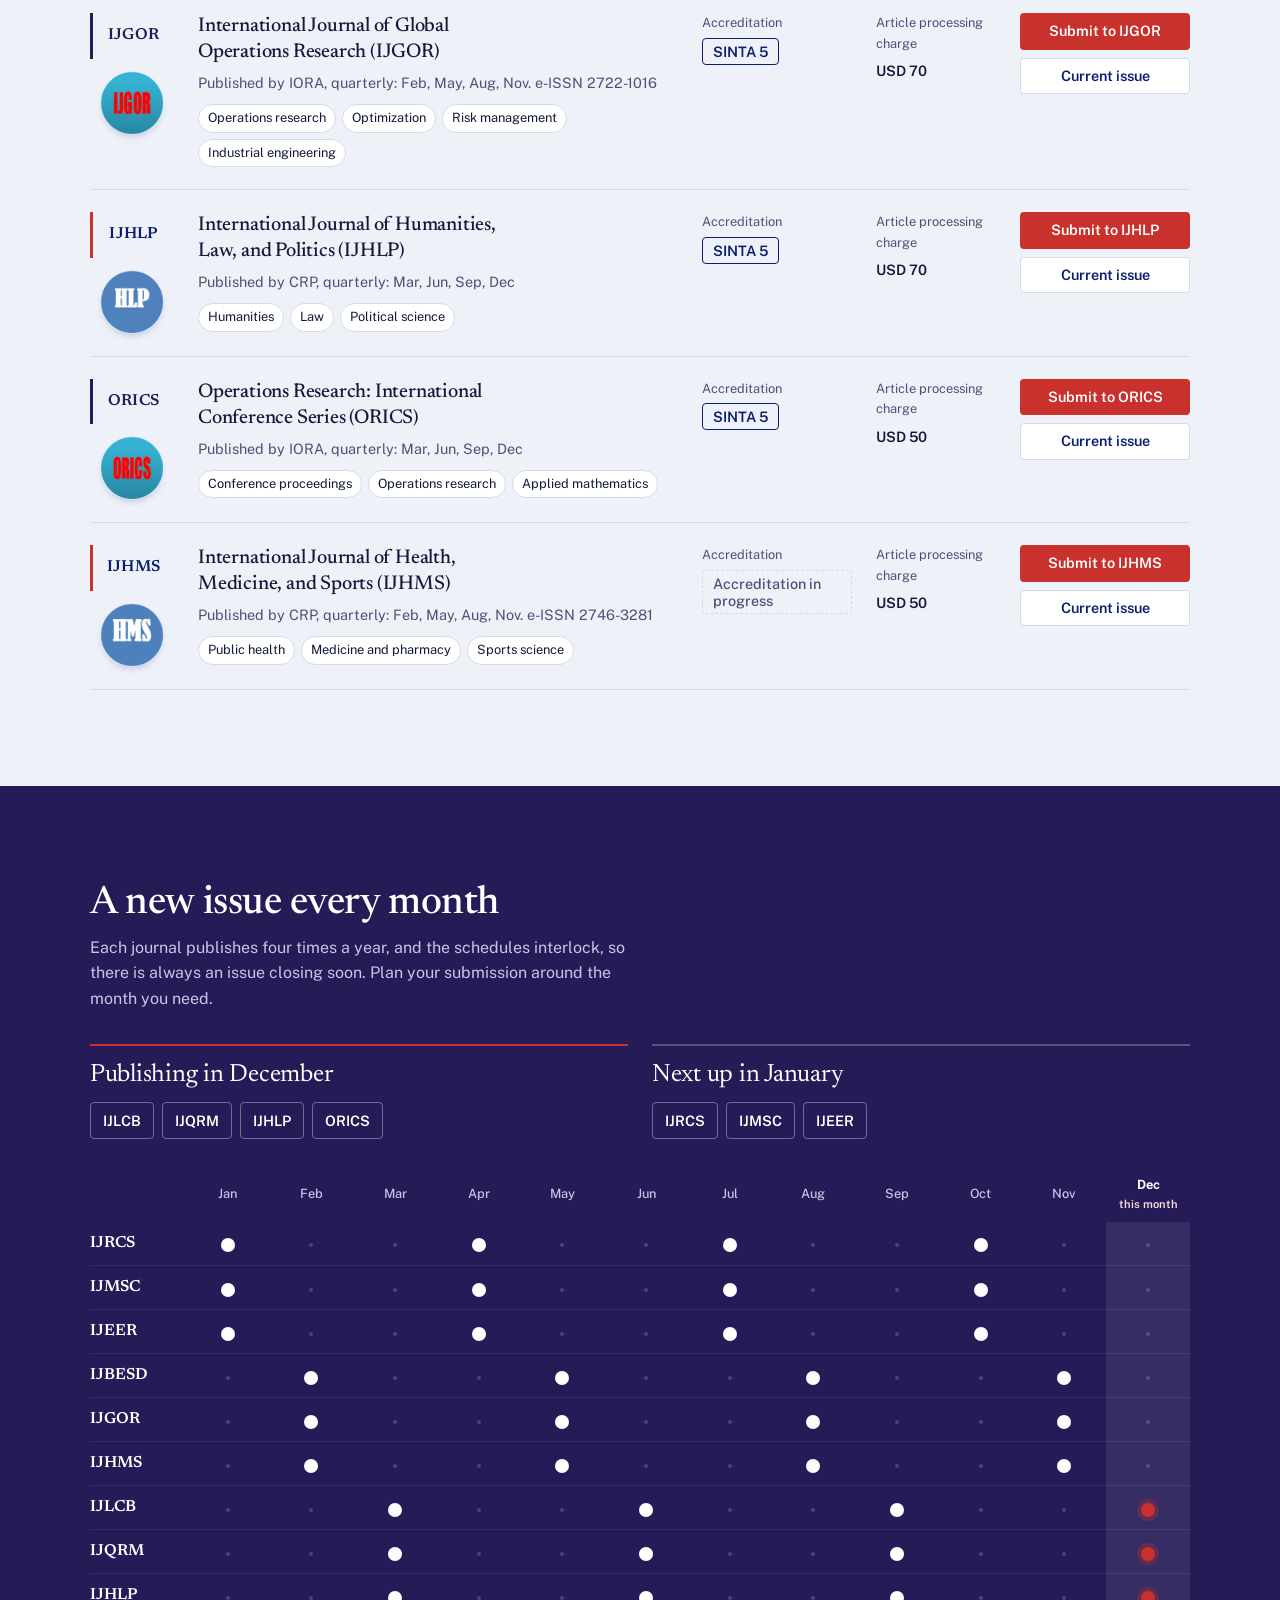
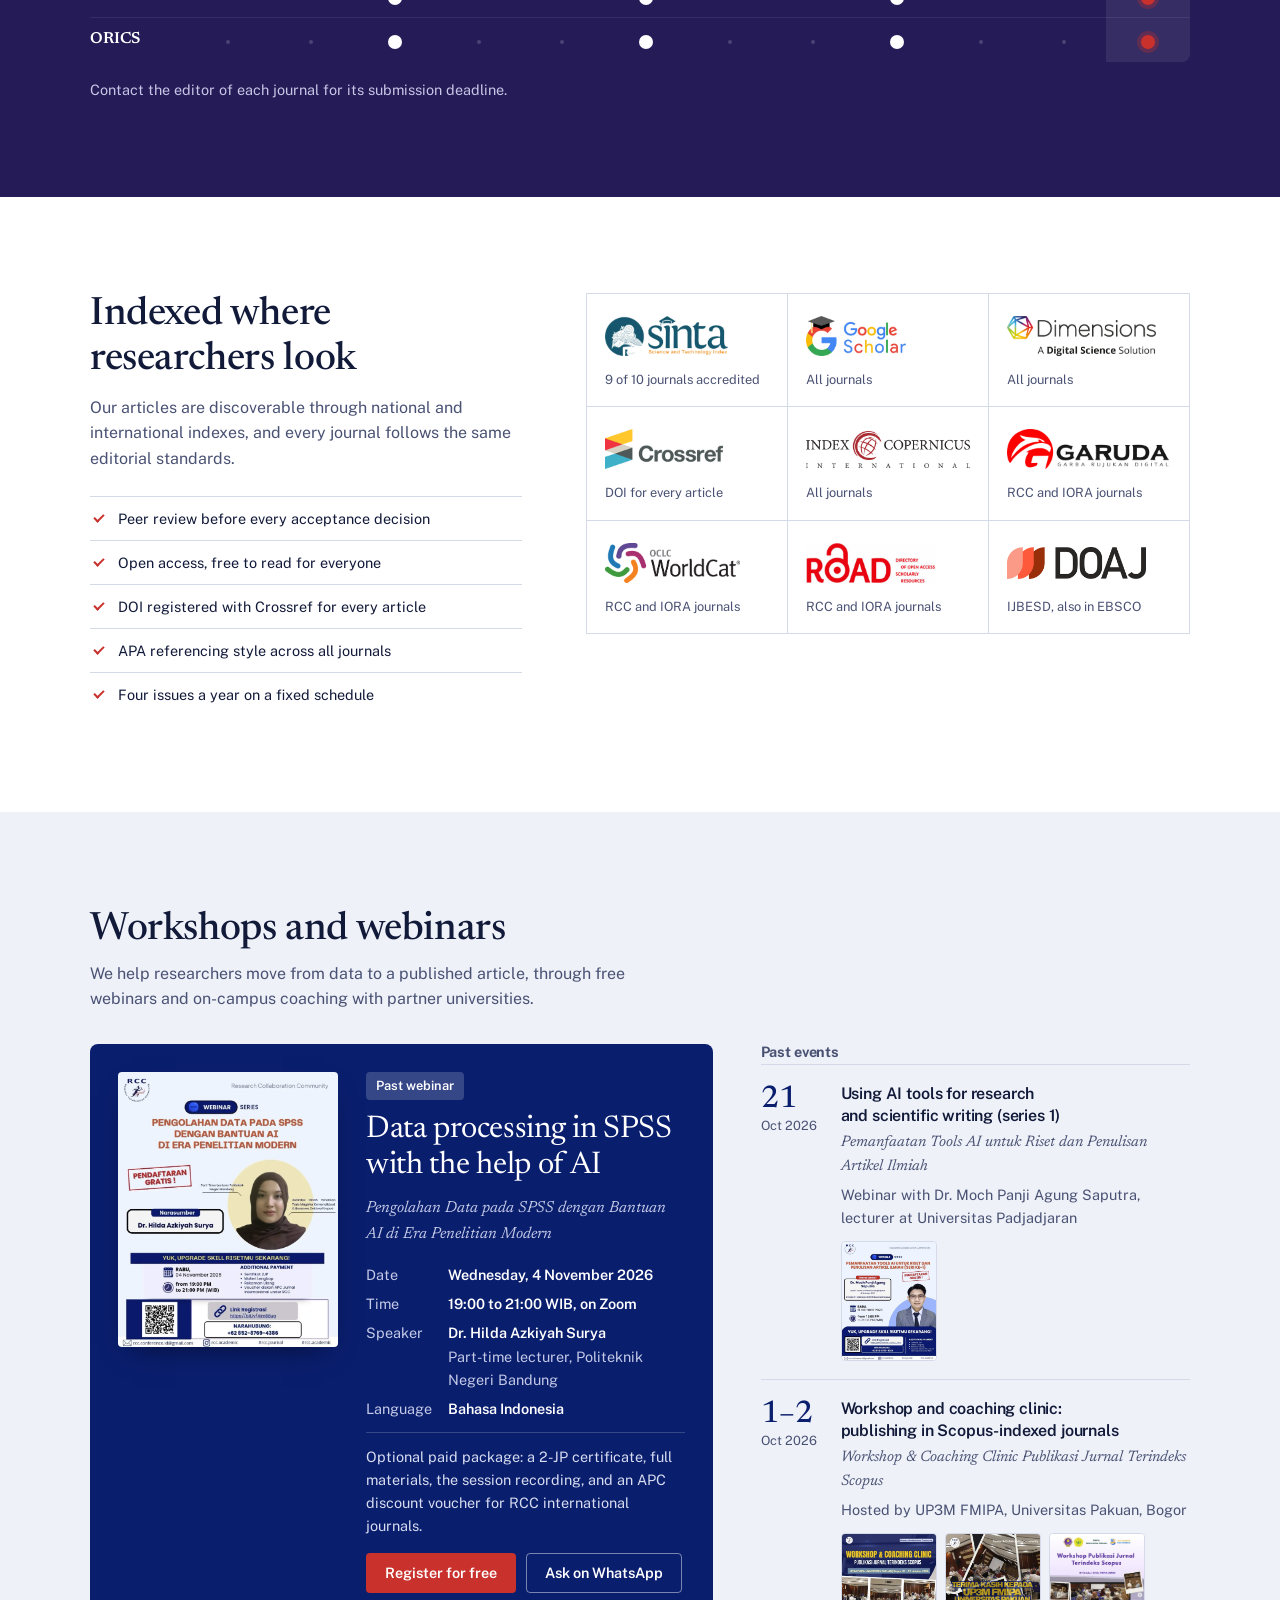
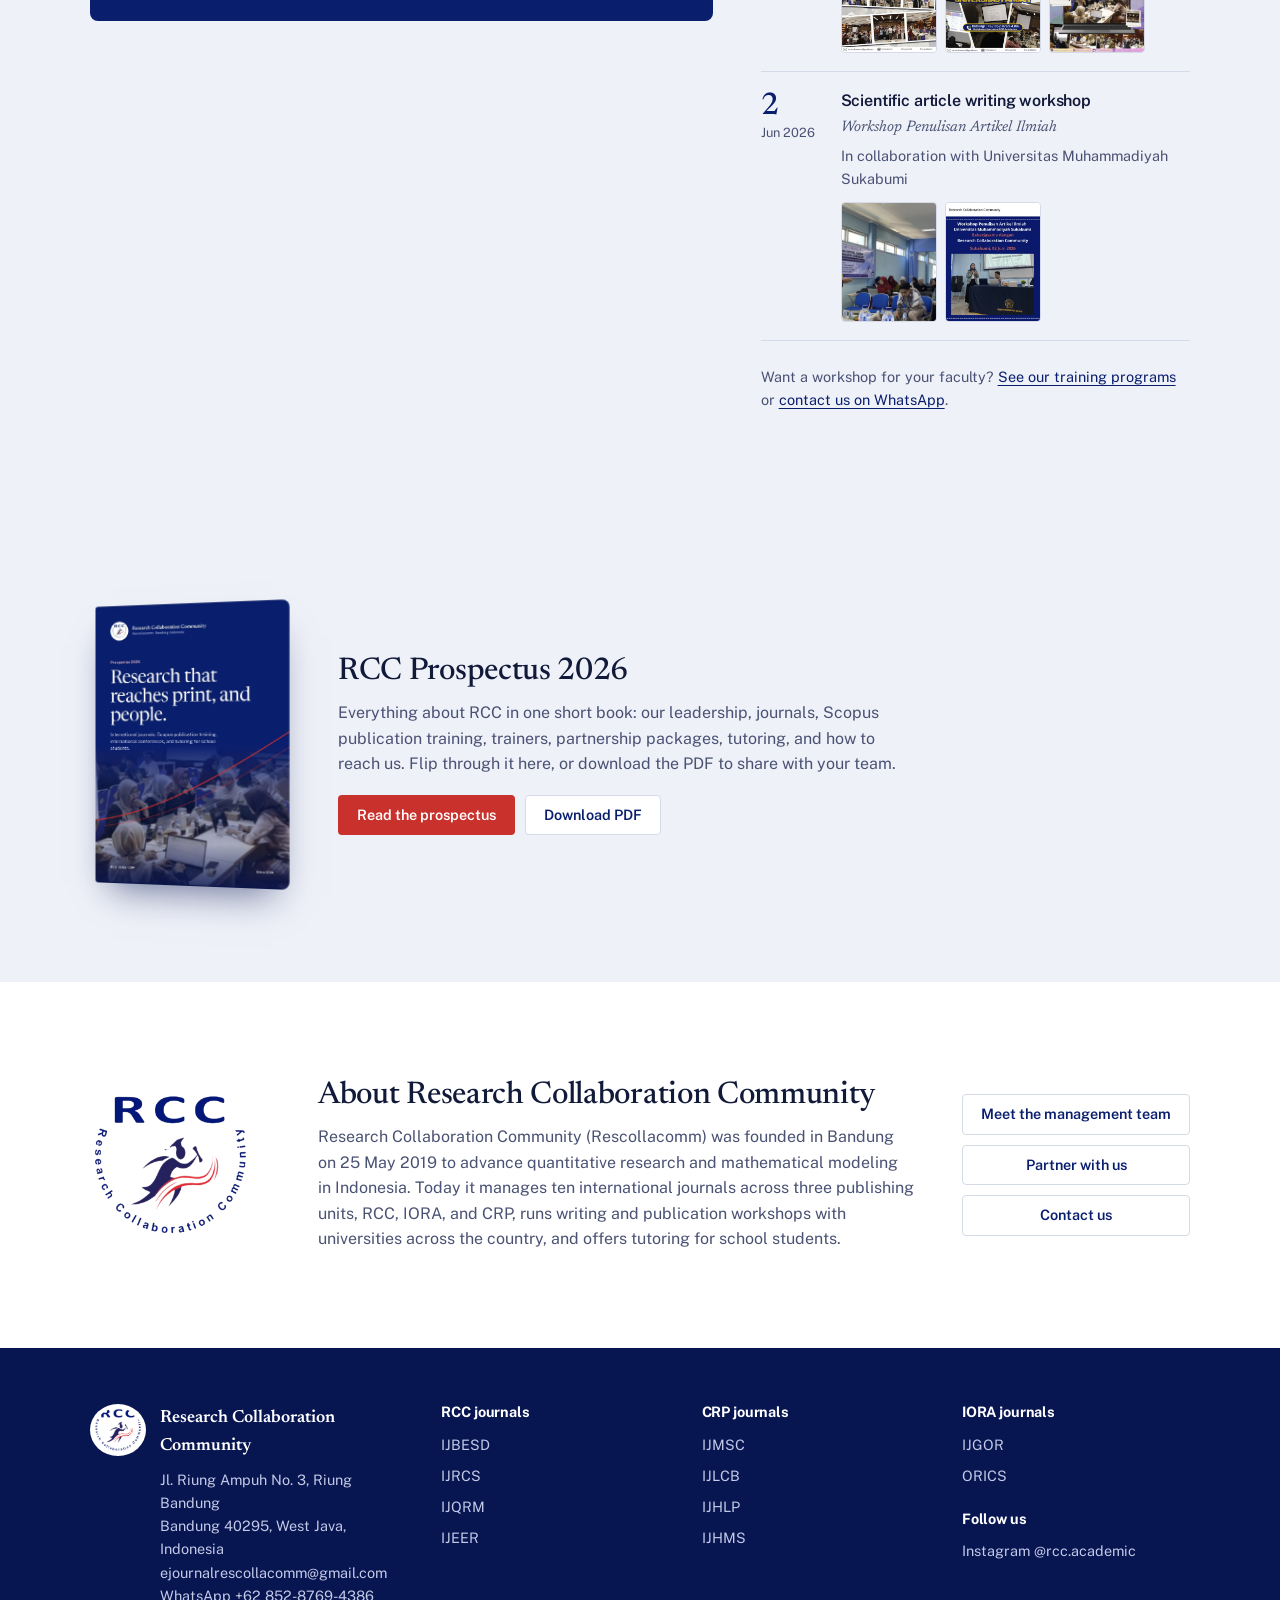
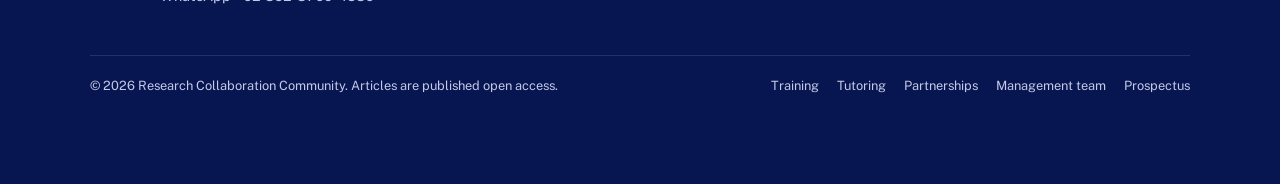
==== commit ecf9e2f4: "Add Adi Suryo Pratomo photo and CV-based bio; update prospectus team page Co-Authored-By: Claude Opu" ====
--- a/index.html
+++ b/index.html
@@ -12,7 +12,7 @@
   <link rel="icon" href="/assets/rcc-logo.png">
   <link rel="preload" href="/assets/fonts/newsreader-latin-opsz-normal.woff2" as="font" type="font/woff2" crossorigin>
   <link rel="preload" href="/assets/fonts/public-sans-latin-wght-normal.woff2" as="font" type="font/woff2" crossorigin>
-  <link rel="stylesheet" href="/assets/css/style.css?v=20261103v">
+  <link rel="stylesheet" href="/assets/css/style.css?v=20261105b">
 </head>
 <body>
 <a class="skip-link" href="#main" data-i18n="skip">Skip to content</a>
@@ -300,7 +300,7 @@
         <p data-i18n="pp.text">Everything about RCC in one short book: our leadership, journals, Scopus publication training, trainers, partnership packages, tutoring, and how to reach us. Flip through it here, or download the PDF to share with your team.</p>
         <div class="pp-actions">
           <a class="btn btn-primary" href="/prospectus" data-i18n="pp.read">Read the prospectus</a>
-          <a class="btn btn-ghost" href="/assets/prospectus/RCC-Prospectus-2026.pdf" download data-i18n="pp.download">Download PDF</a>
+          <a class="btn btn-ghost" href="/assets/prospectus/RCC-Prospectus-2026.pdf?v=20261105b" download data-i18n="pp.download">Download PDF</a>
         </div>
       </div>
     </div>
@@ -380,8 +380,8 @@
   <svg width="26" height="26" viewBox="0 0 32 32" aria-hidden="true"><path fill="currentColor" d="M16.04 3C9.4 3 4 8.36 4 14.97c0 2.11.56 4.17 1.62 5.99L4 29l8.25-1.6a12.1 12.1 0 0 0 3.79.6C22.68 28 28 22.64 28 16.03 28 9.42 22.68 3 16.04 3Zm0 22.9c-1.24 0-2.46-.2-3.62-.6l-.26-.09-4.9.95.98-4.75-.17-.28a9.83 9.83 0 0 1-1.5-5.16c0-5.46 4.48-9.9 9.99-9.9 5.48 0 9.94 4.44 9.94 10.02 0 5.42-4.46 9.81-9.94 9.81Zm5.45-7.36c-.3-.15-1.77-.87-2.04-.97-.27-.1-.47-.15-.67.15-.2.3-.77.96-.94 1.16-.17.2-.35.22-.65.07-.3-.15-1.26-.46-2.4-1.47-.89-.79-1.49-1.76-1.66-2.06-.17-.3-.02-.46.13-.6.13-.13.3-.35.45-.52.15-.17.2-.3.3-.5.1-.2.05-.37-.02-.52-.08-.15-.67-1.6-.92-2.2-.24-.57-.49-.5-.67-.5h-.57c-.2 0-.52.07-.8.37-.27.3-1.04 1.01-1.04 2.47 0 1.46 1.07 2.87 1.21 3.07.15.2 2.1 3.2 5.08 4.48.71.31 1.27.49 1.7.63.71.22 1.36.19 1.88.12.57-.09 1.77-.72 2.02-1.42.25-.7.25-1.3.17-1.42-.07-.12-.27-.2-.57-.35Z"/></svg>
   <span class="wa-text" data-i18n="wa.text">Chat with us</span>
 </a>
-<script src="/assets/js/i18n.js?v=20261103v"></script>
-<script src="/assets/js/journals.js?v=20261103v"></script>
-<script src="/assets/js/main.js?v=20261103v"></script>
+<script src="/assets/js/i18n.js?v=20261105b"></script>
+<script src="/assets/js/journals.js?v=20261105b"></script>
+<script src="/assets/js/main.js?v=20261105b"></script>
 </body>
 </html>
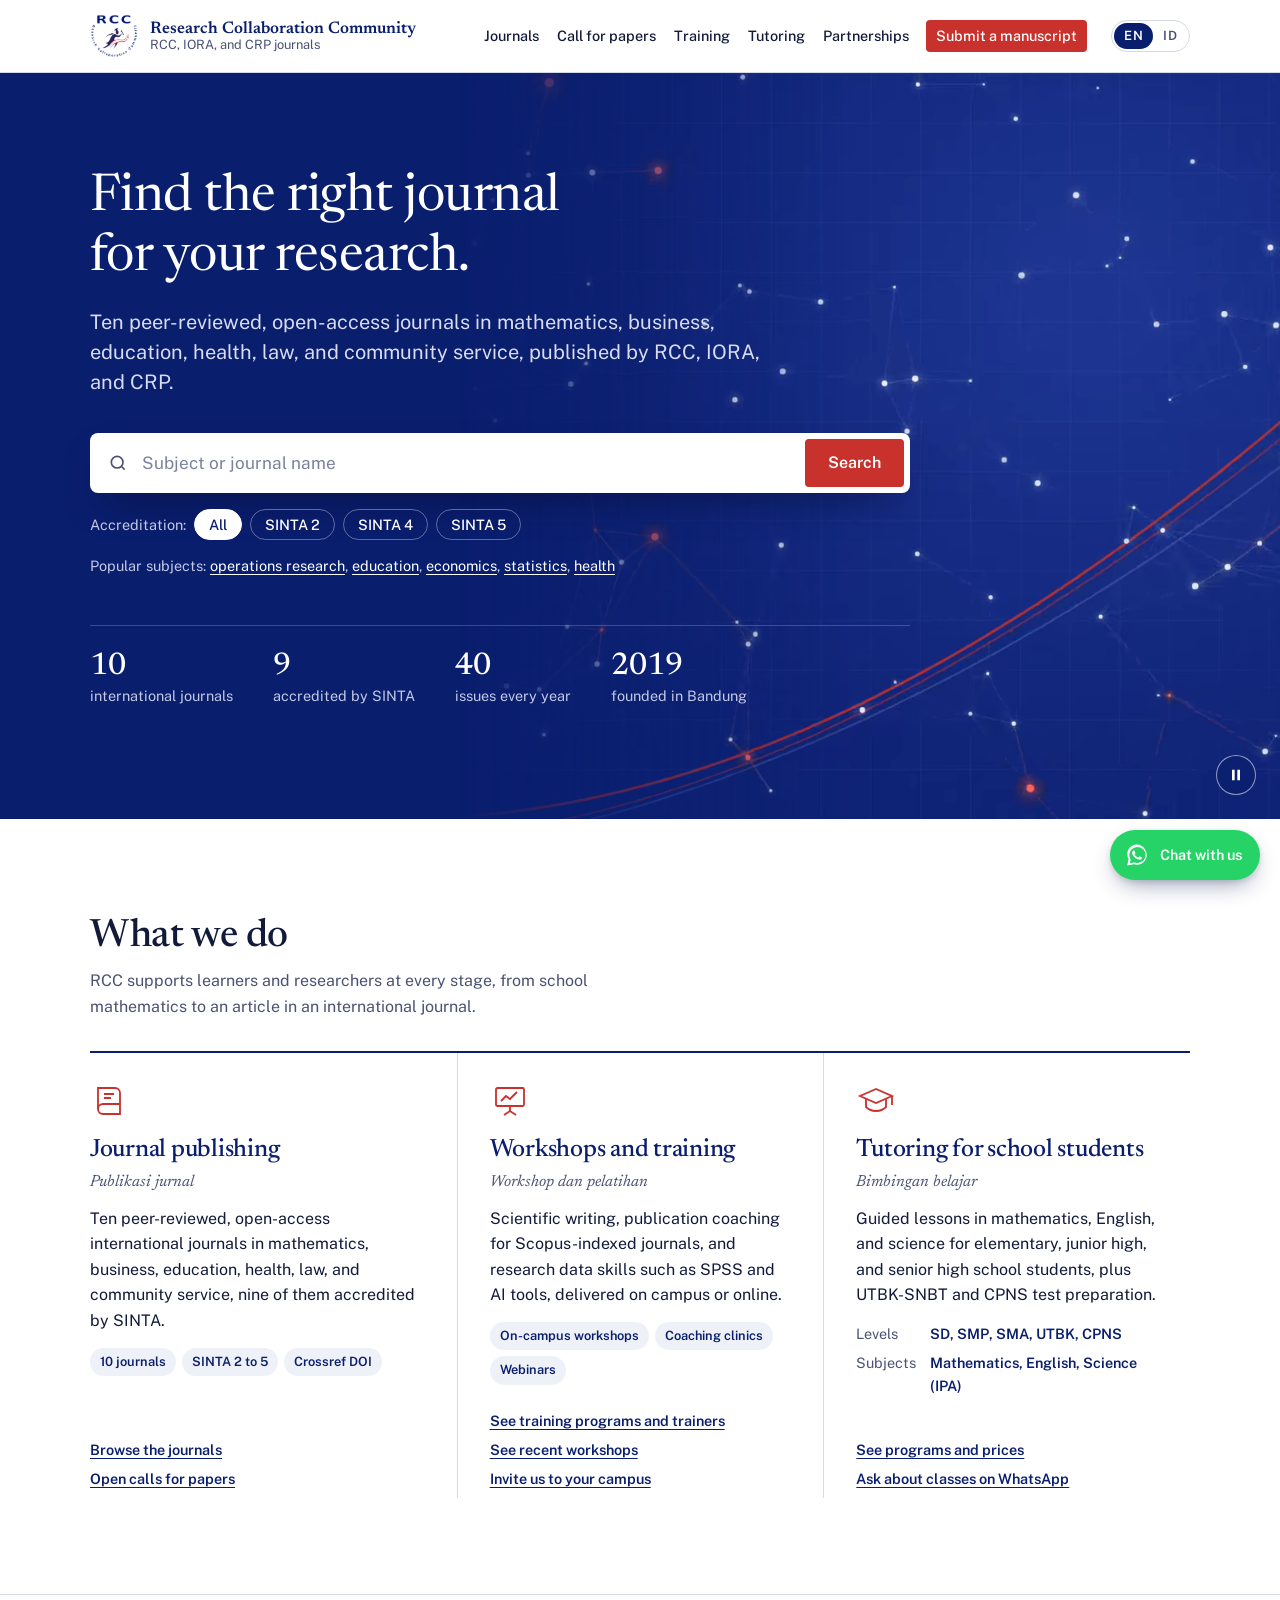
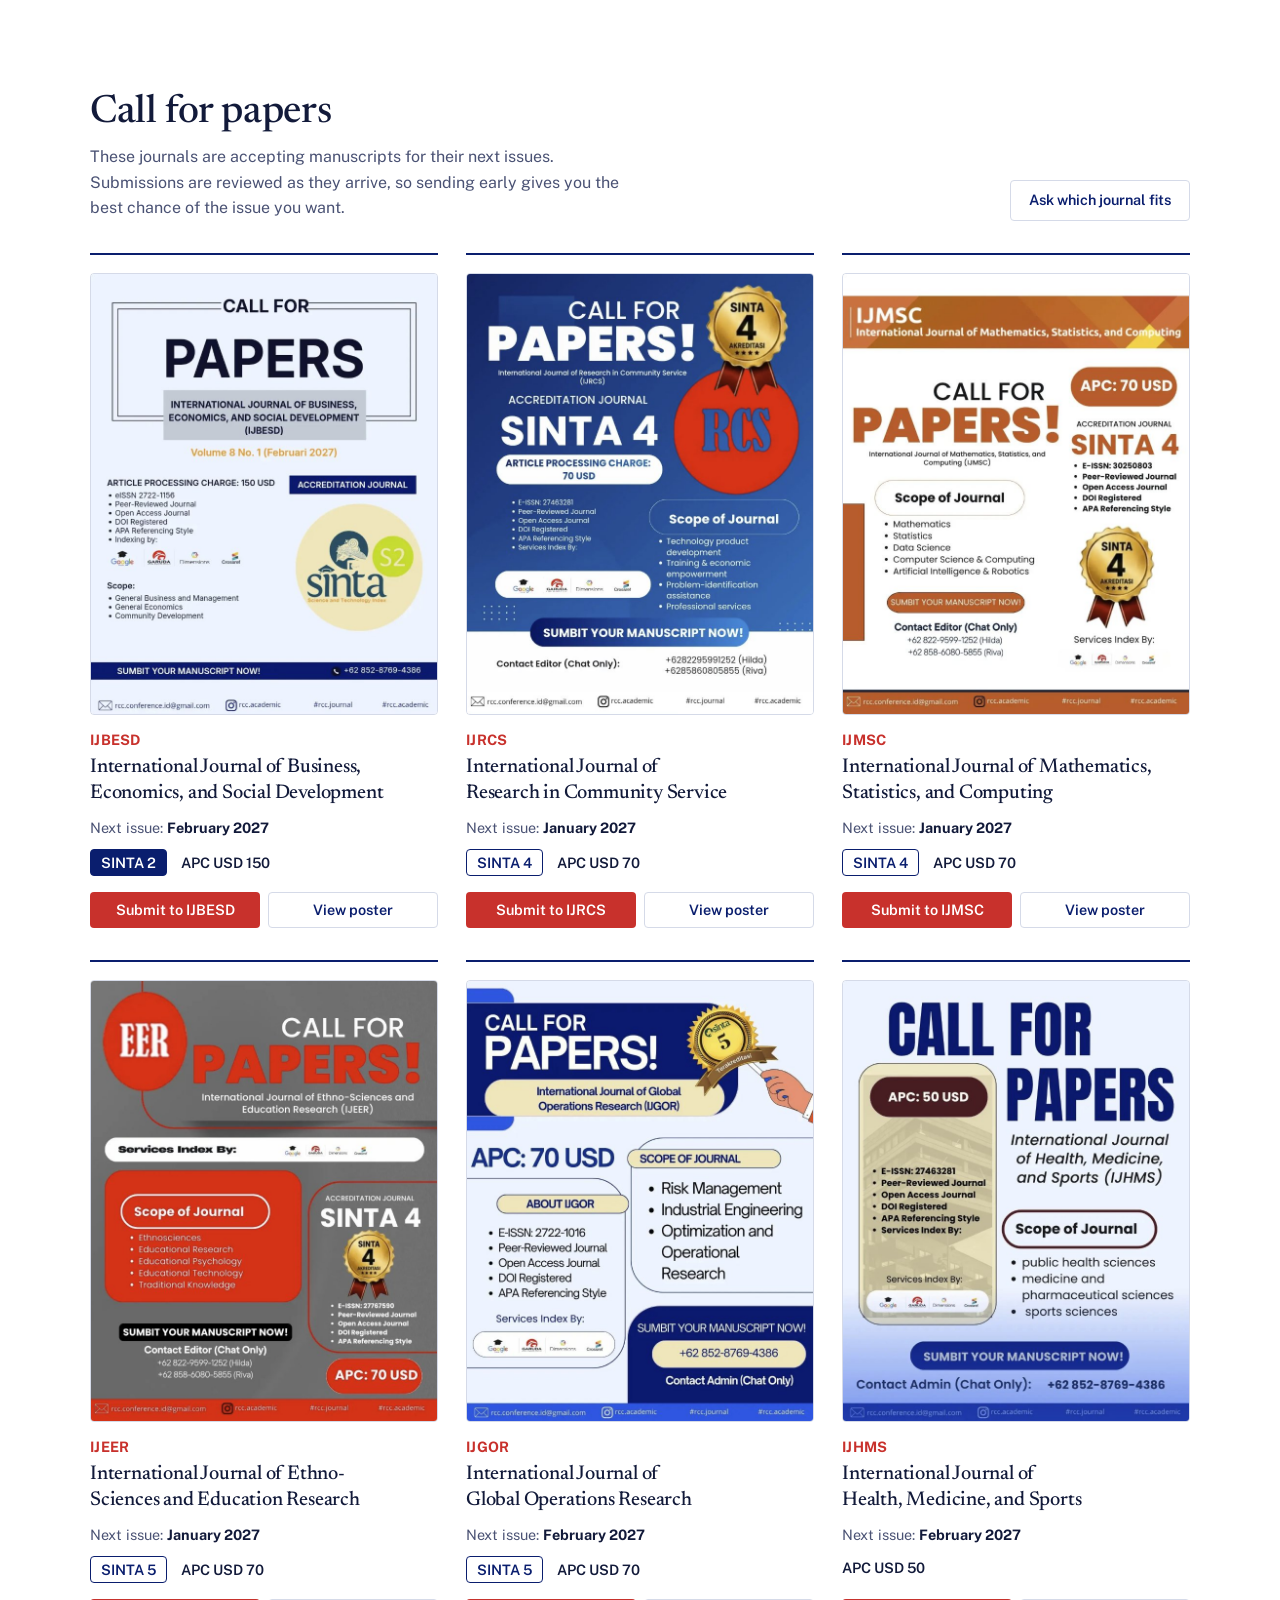
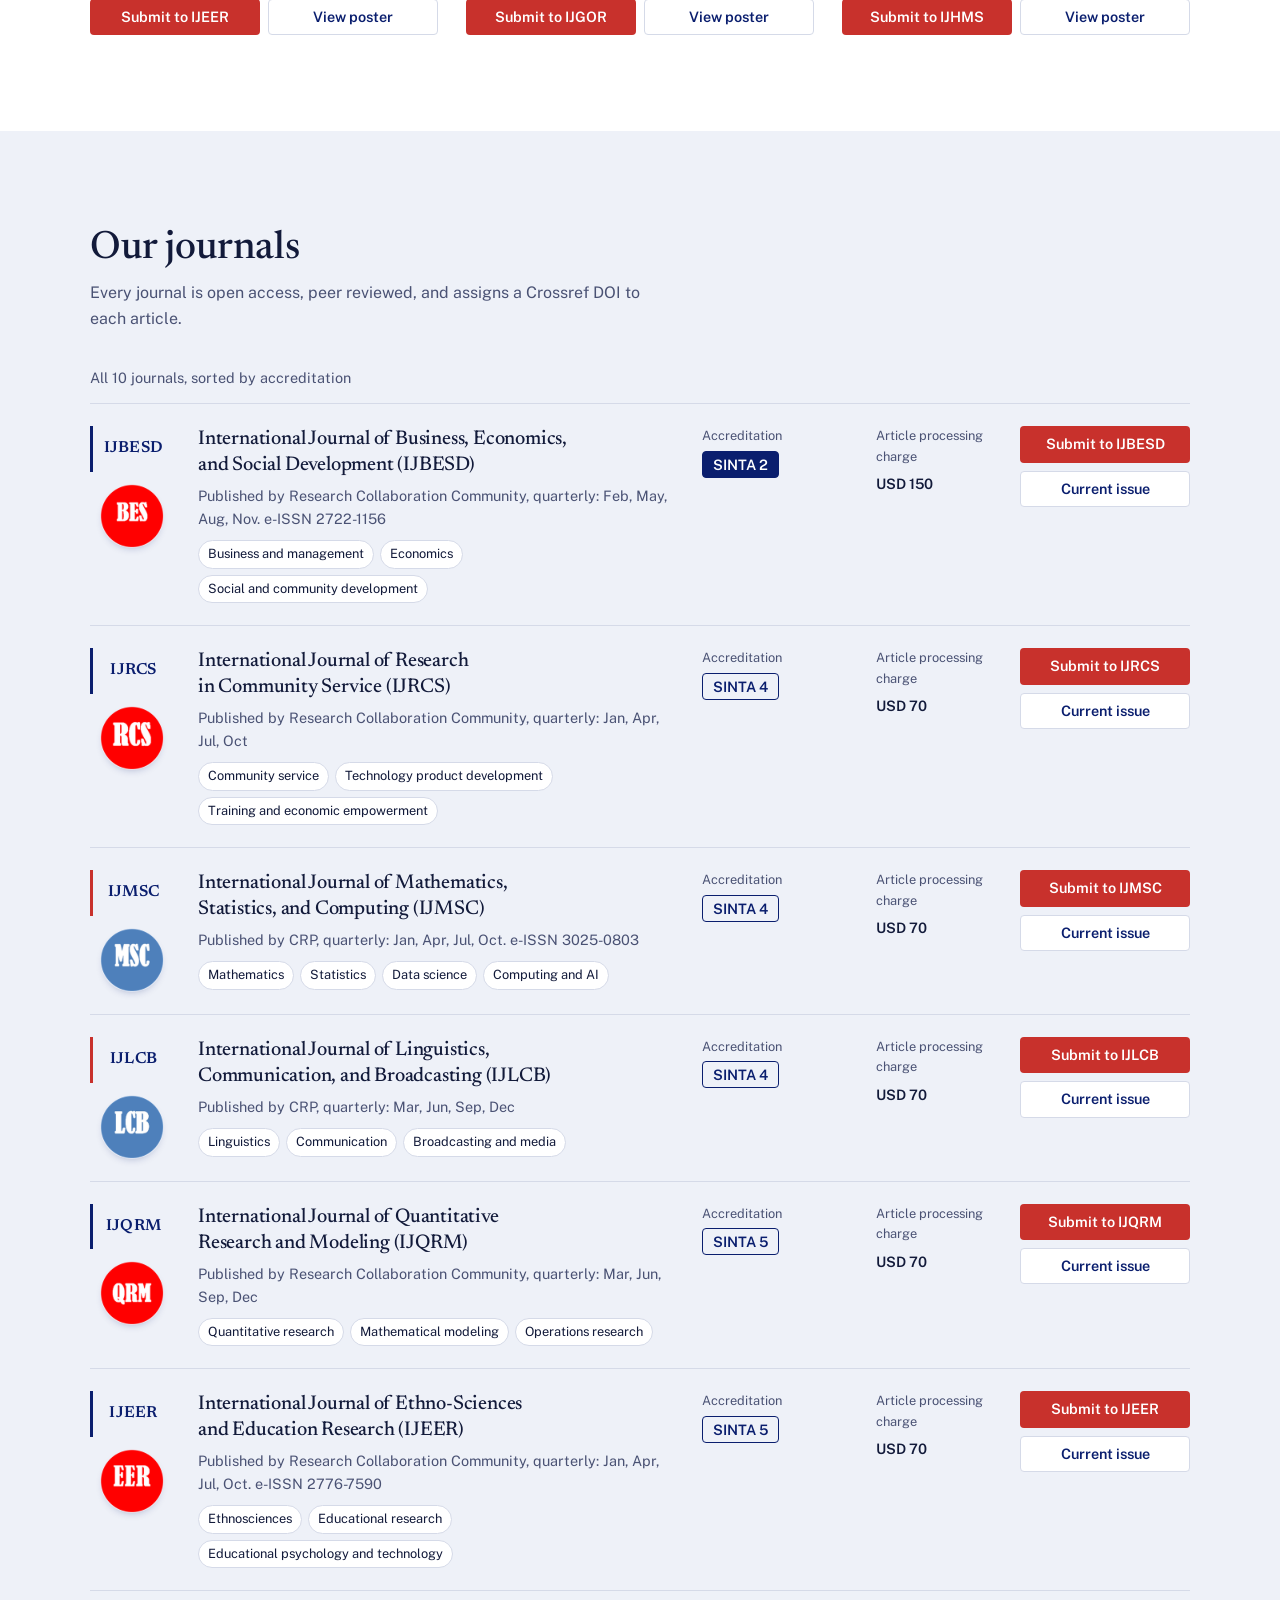
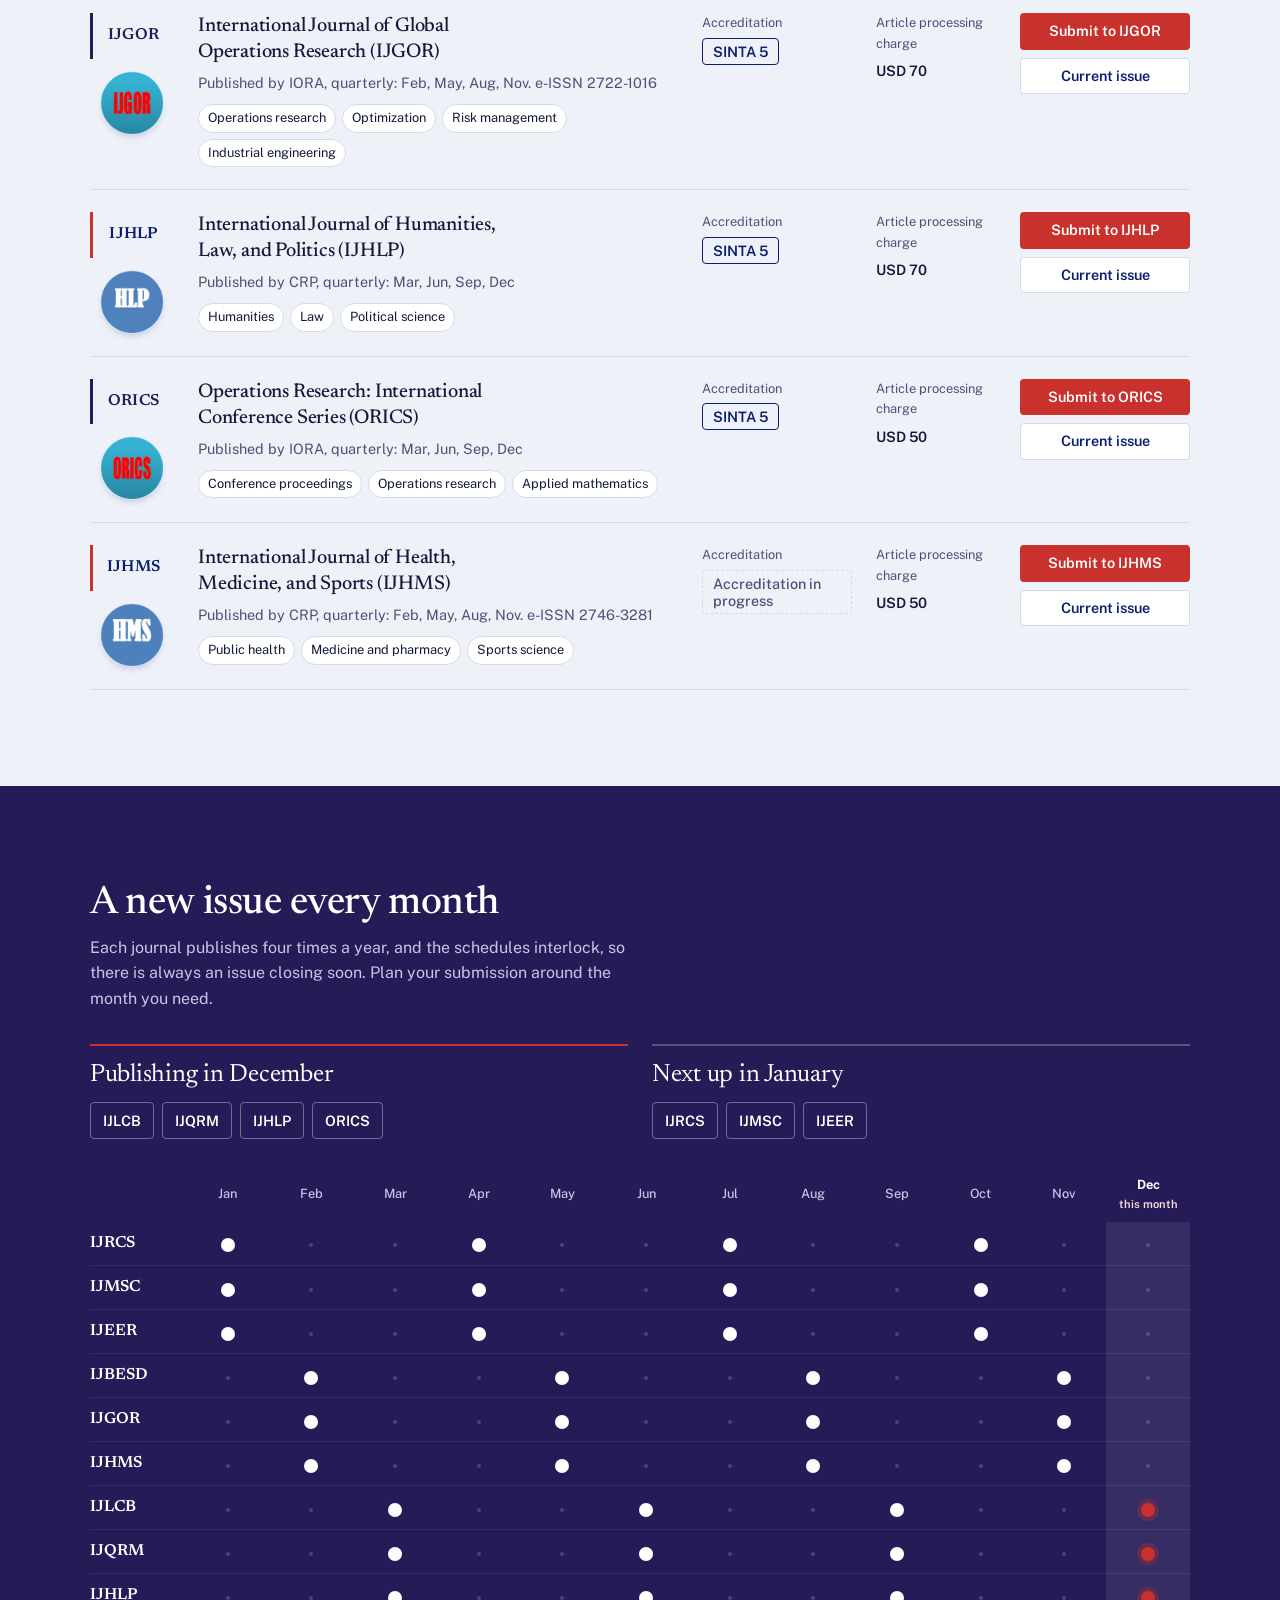
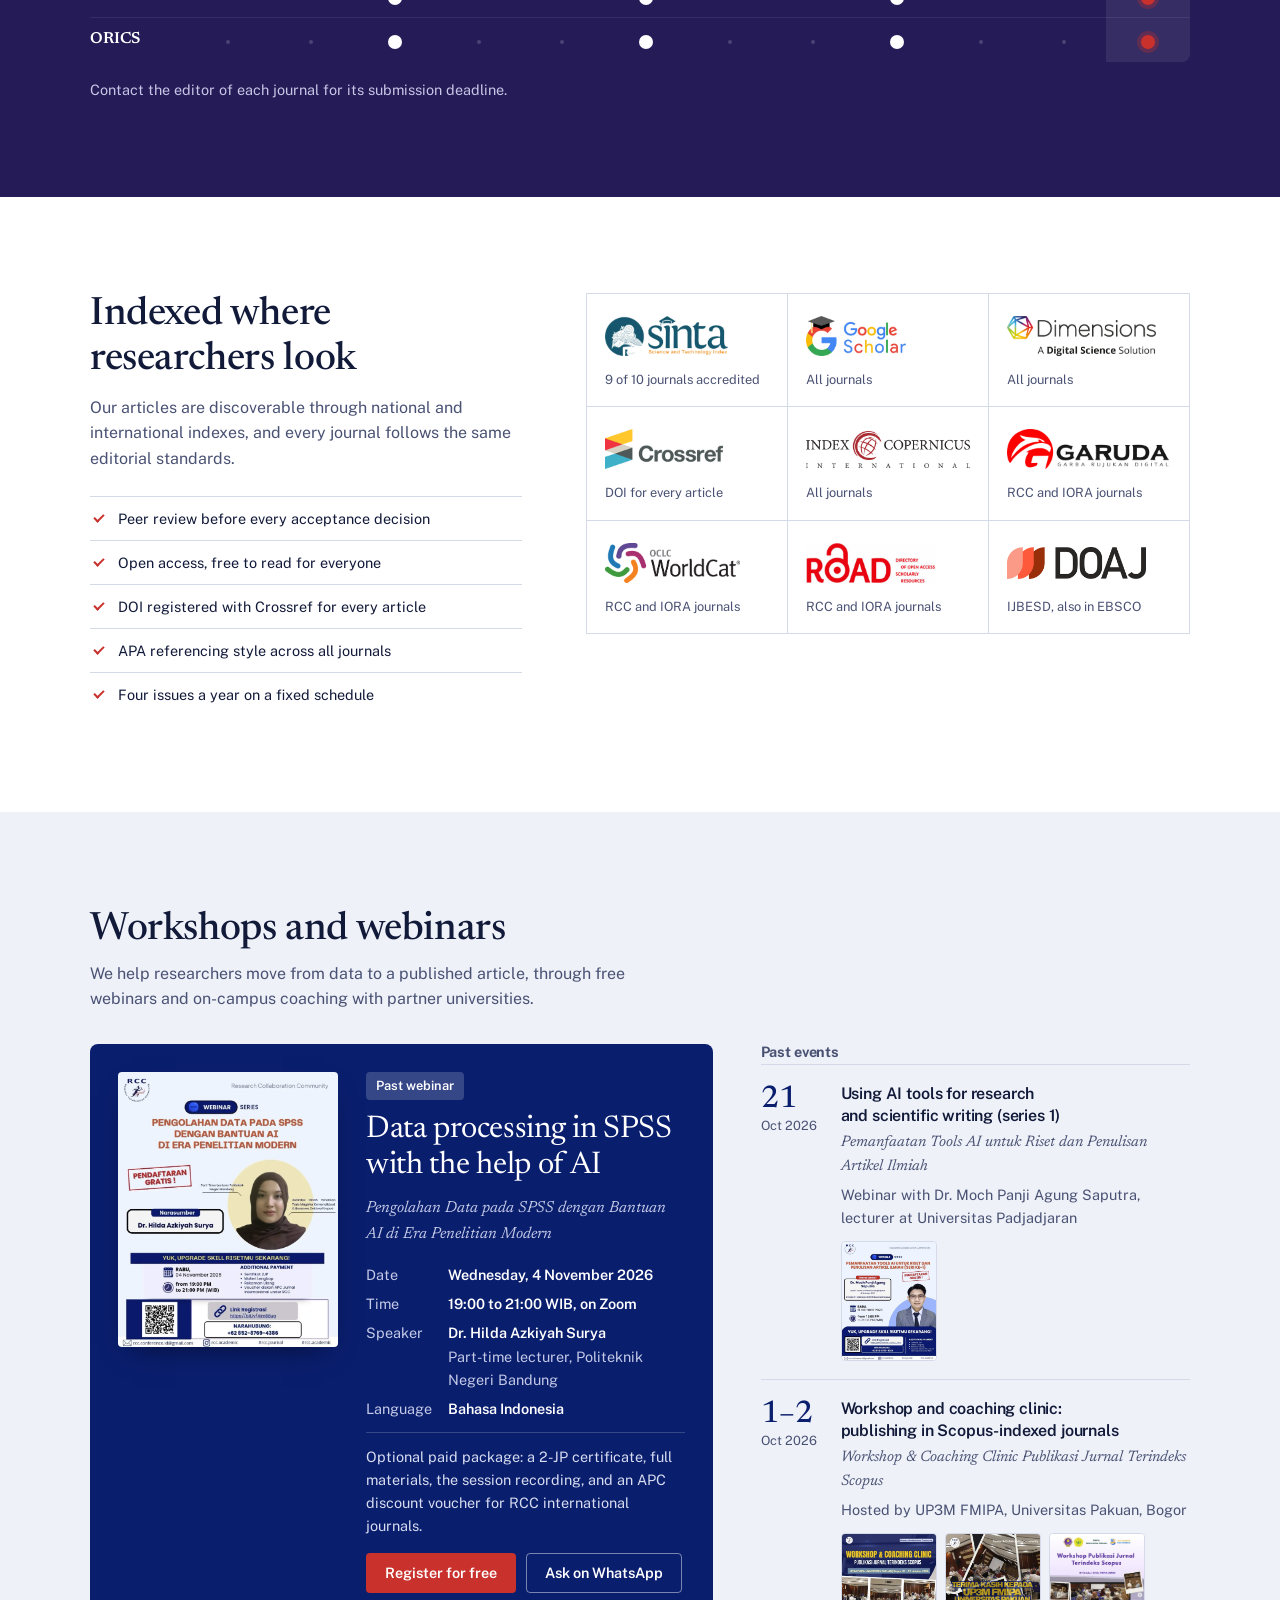
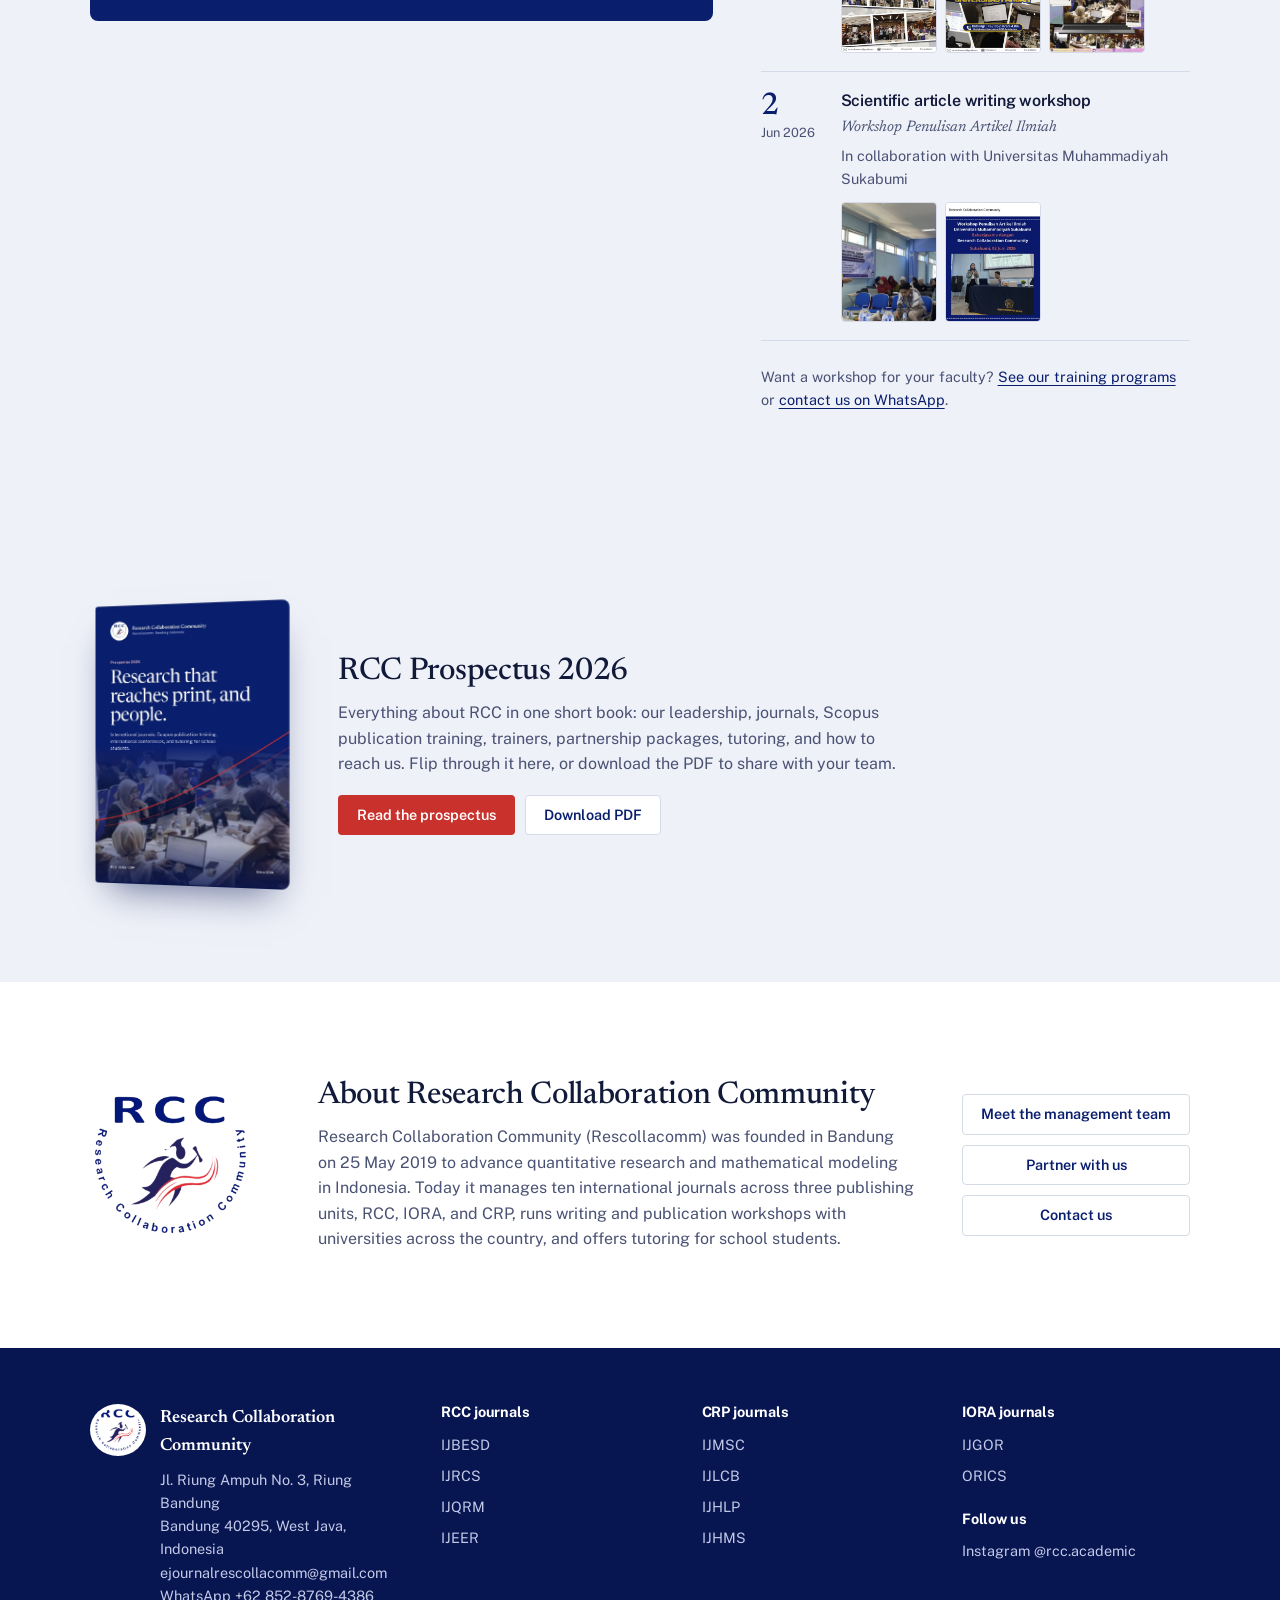
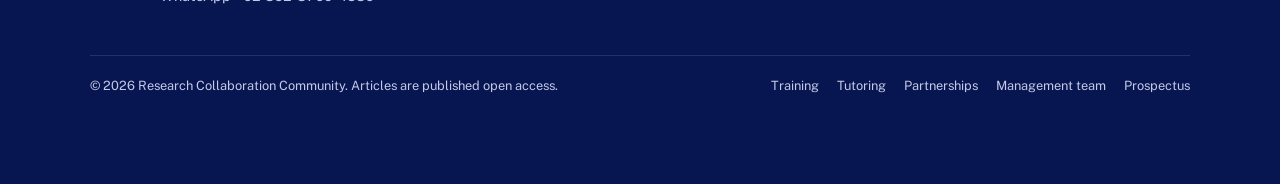
==== commit 073e660d: "Prospectus: add master's degrees for Rizki, Adi and Astrid Co-Authored-By: Claude Opus 5.5 <noreply@" ====
--- a/index.html
+++ b/index.html
@@ -12,7 +12,7 @@
   <link rel="icon" href="/assets/rcc-logo.png">
   <link rel="preload" href="/assets/fonts/newsreader-latin-opsz-normal.woff2" as="font" type="font/woff2" crossorigin>
   <link rel="preload" href="/assets/fonts/public-sans-latin-wght-normal.woff2" as="font" type="font/woff2" crossorigin>
-  <link rel="stylesheet" href="/assets/css/style.css?v=20261105b">
+  <link rel="stylesheet" href="/assets/css/style.css?v=20261105c">
 </head>
 <body>
 <a class="skip-link" href="#main" data-i18n="skip">Skip to content</a>
@@ -300,7 +300,7 @@
         <p data-i18n="pp.text">Everything about RCC in one short book: our leadership, journals, Scopus publication training, trainers, partnership packages, tutoring, and how to reach us. Flip through it here, or download the PDF to share with your team.</p>
         <div class="pp-actions">
           <a class="btn btn-primary" href="/prospectus" data-i18n="pp.read">Read the prospectus</a>
-          <a class="btn btn-ghost" href="/assets/prospectus/RCC-Prospectus-2026.pdf?v=20261105b" download data-i18n="pp.download">Download PDF</a>
+          <a class="btn btn-ghost" href="/assets/prospectus/RCC-Prospectus-2026.pdf?v=20261105c" download data-i18n="pp.download">Download PDF</a>
         </div>
       </div>
     </div>
@@ -380,8 +380,8 @@
   <svg width="26" height="26" viewBox="0 0 32 32" aria-hidden="true"><path fill="currentColor" d="M16.04 3C9.4 3 4 8.36 4 14.97c0 2.11.56 4.17 1.62 5.99L4 29l8.25-1.6a12.1 12.1 0 0 0 3.79.6C22.68 28 28 22.64 28 16.03 28 9.42 22.68 3 16.04 3Zm0 22.9c-1.24 0-2.46-.2-3.62-.6l-.26-.09-4.9.95.98-4.75-.17-.28a9.83 9.83 0 0 1-1.5-5.16c0-5.46 4.48-9.9 9.99-9.9 5.48 0 9.94 4.44 9.94 10.02 0 5.42-4.46 9.81-9.94 9.81Zm5.45-7.36c-.3-.15-1.77-.87-2.04-.97-.27-.1-.47-.15-.67.15-.2.3-.77.96-.94 1.16-.17.2-.35.22-.65.07-.3-.15-1.26-.46-2.4-1.47-.89-.79-1.49-1.76-1.66-2.06-.17-.3-.02-.46.13-.6.13-.13.3-.35.45-.52.15-.17.2-.3.3-.5.1-.2.05-.37-.02-.52-.08-.15-.67-1.6-.92-2.2-.24-.57-.49-.5-.67-.5h-.57c-.2 0-.52.07-.8.37-.27.3-1.04 1.01-1.04 2.47 0 1.46 1.07 2.87 1.21 3.07.15.2 2.1 3.2 5.08 4.48.71.31 1.27.49 1.7.63.71.22 1.36.19 1.88.12.57-.09 1.77-.72 2.02-1.42.25-.7.25-1.3.17-1.42-.07-.12-.27-.2-.57-.35Z"/></svg>
   <span class="wa-text" data-i18n="wa.text">Chat with us</span>
 </a>
-<script src="/assets/js/i18n.js?v=20261105b"></script>
-<script src="/assets/js/journals.js?v=20261105b"></script>
-<script src="/assets/js/main.js?v=20261105b"></script>
+<script src="/assets/js/i18n.js?v=20261105c"></script>
+<script src="/assets/js/journals.js?v=20261105c"></script>
+<script src="/assets/js/main.js?v=20261105c"></script>
 </body>
 </html>
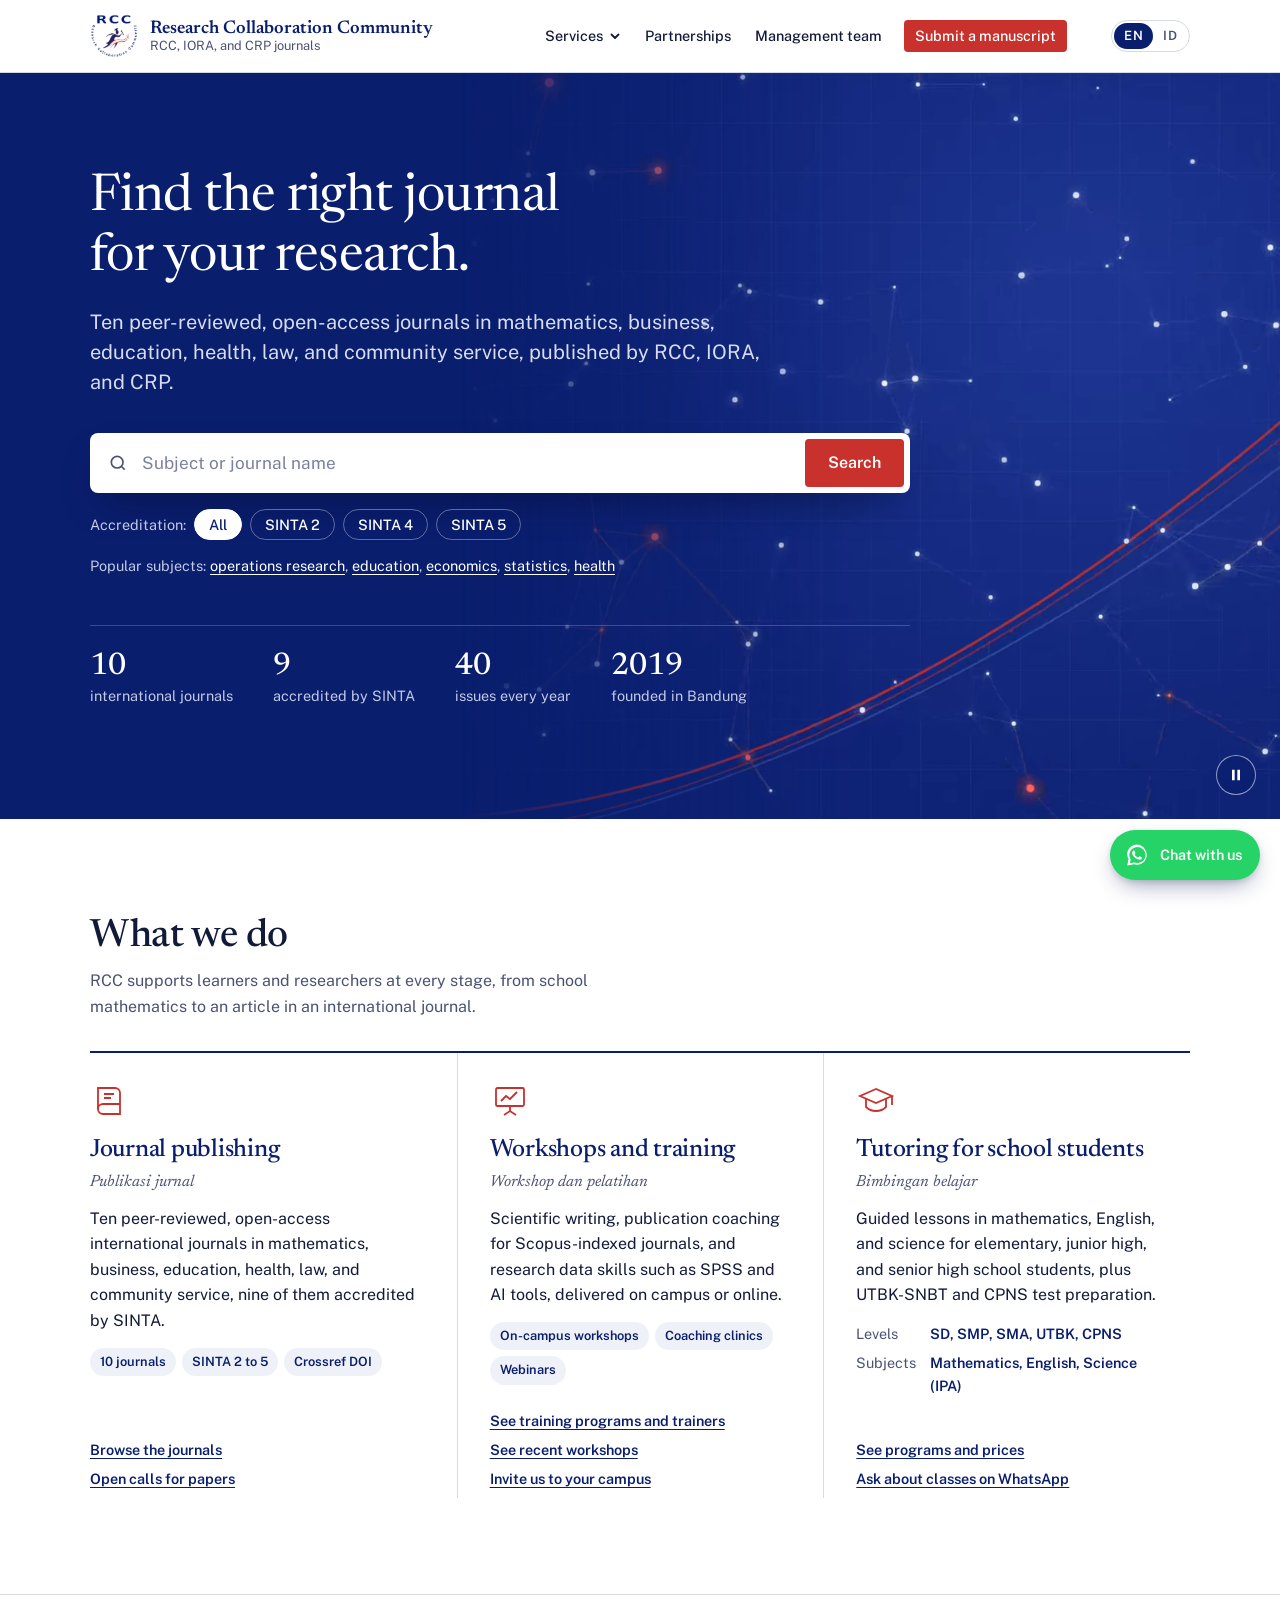
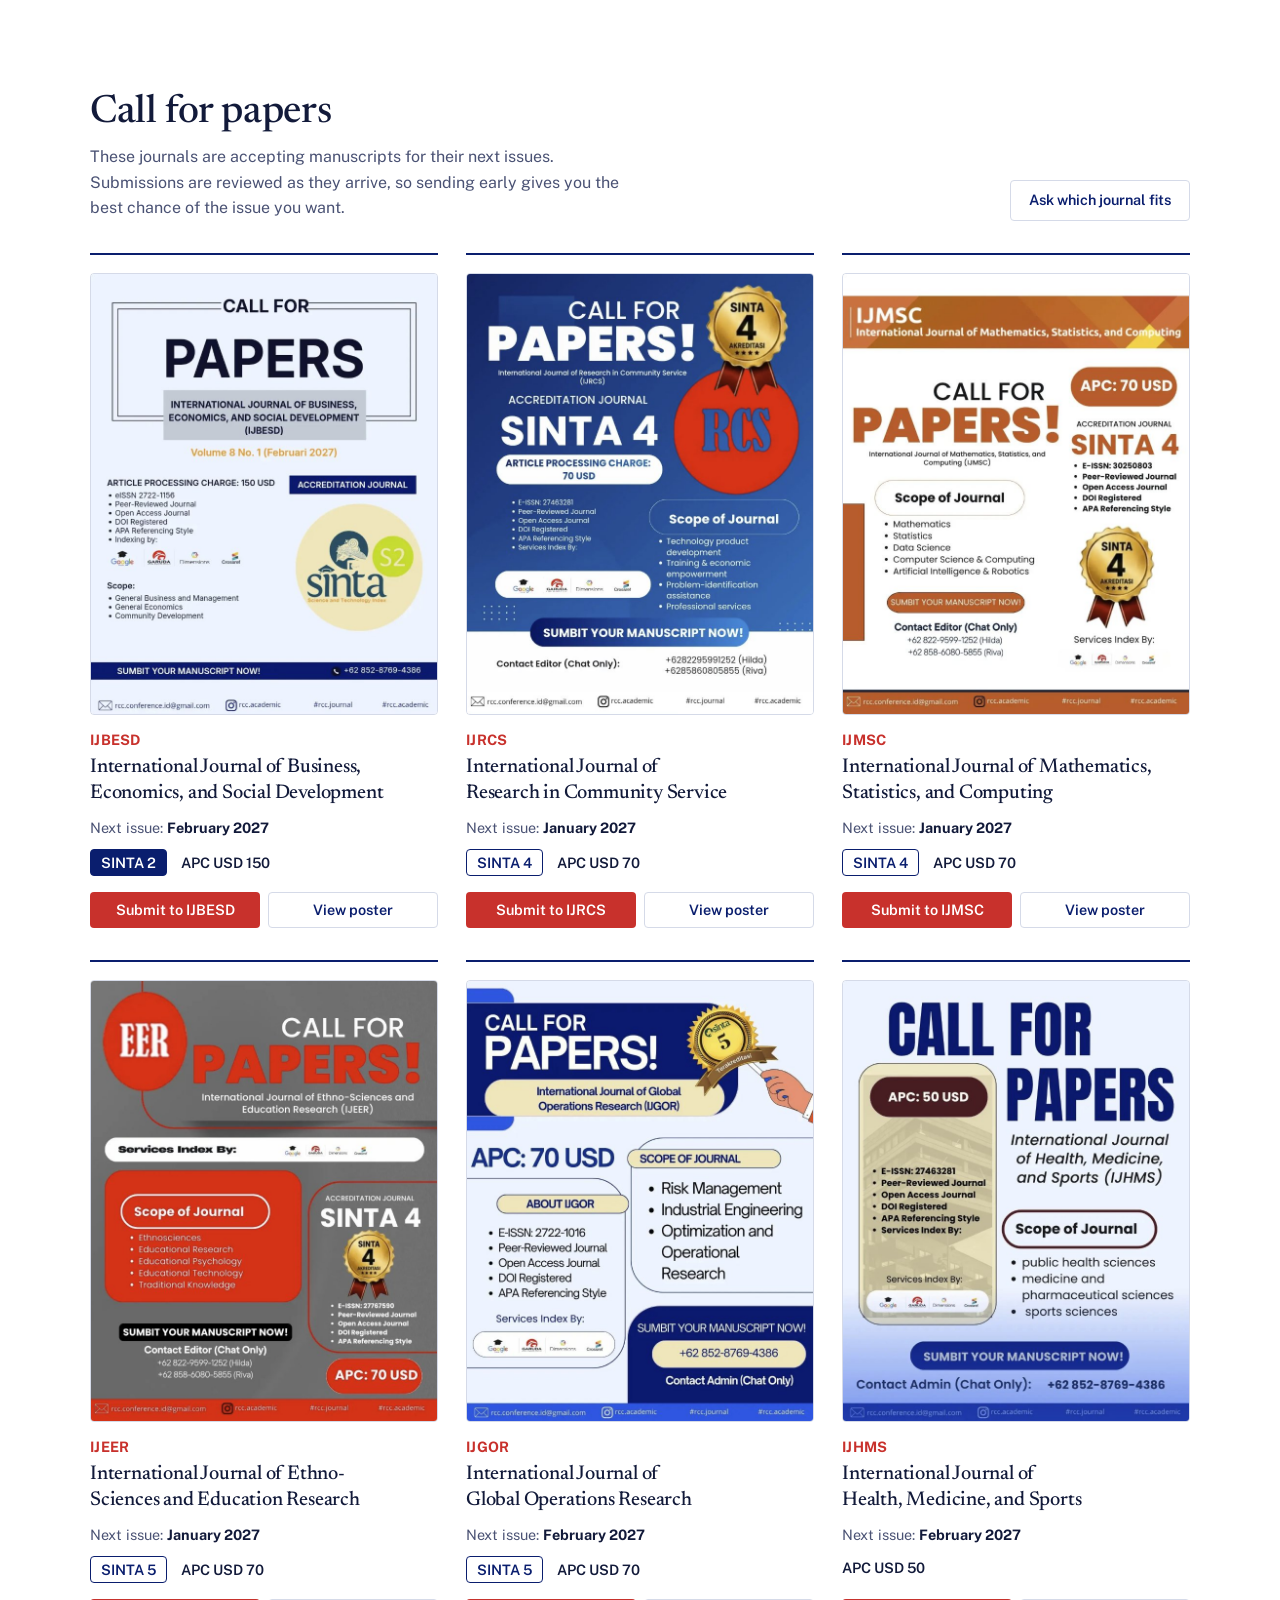
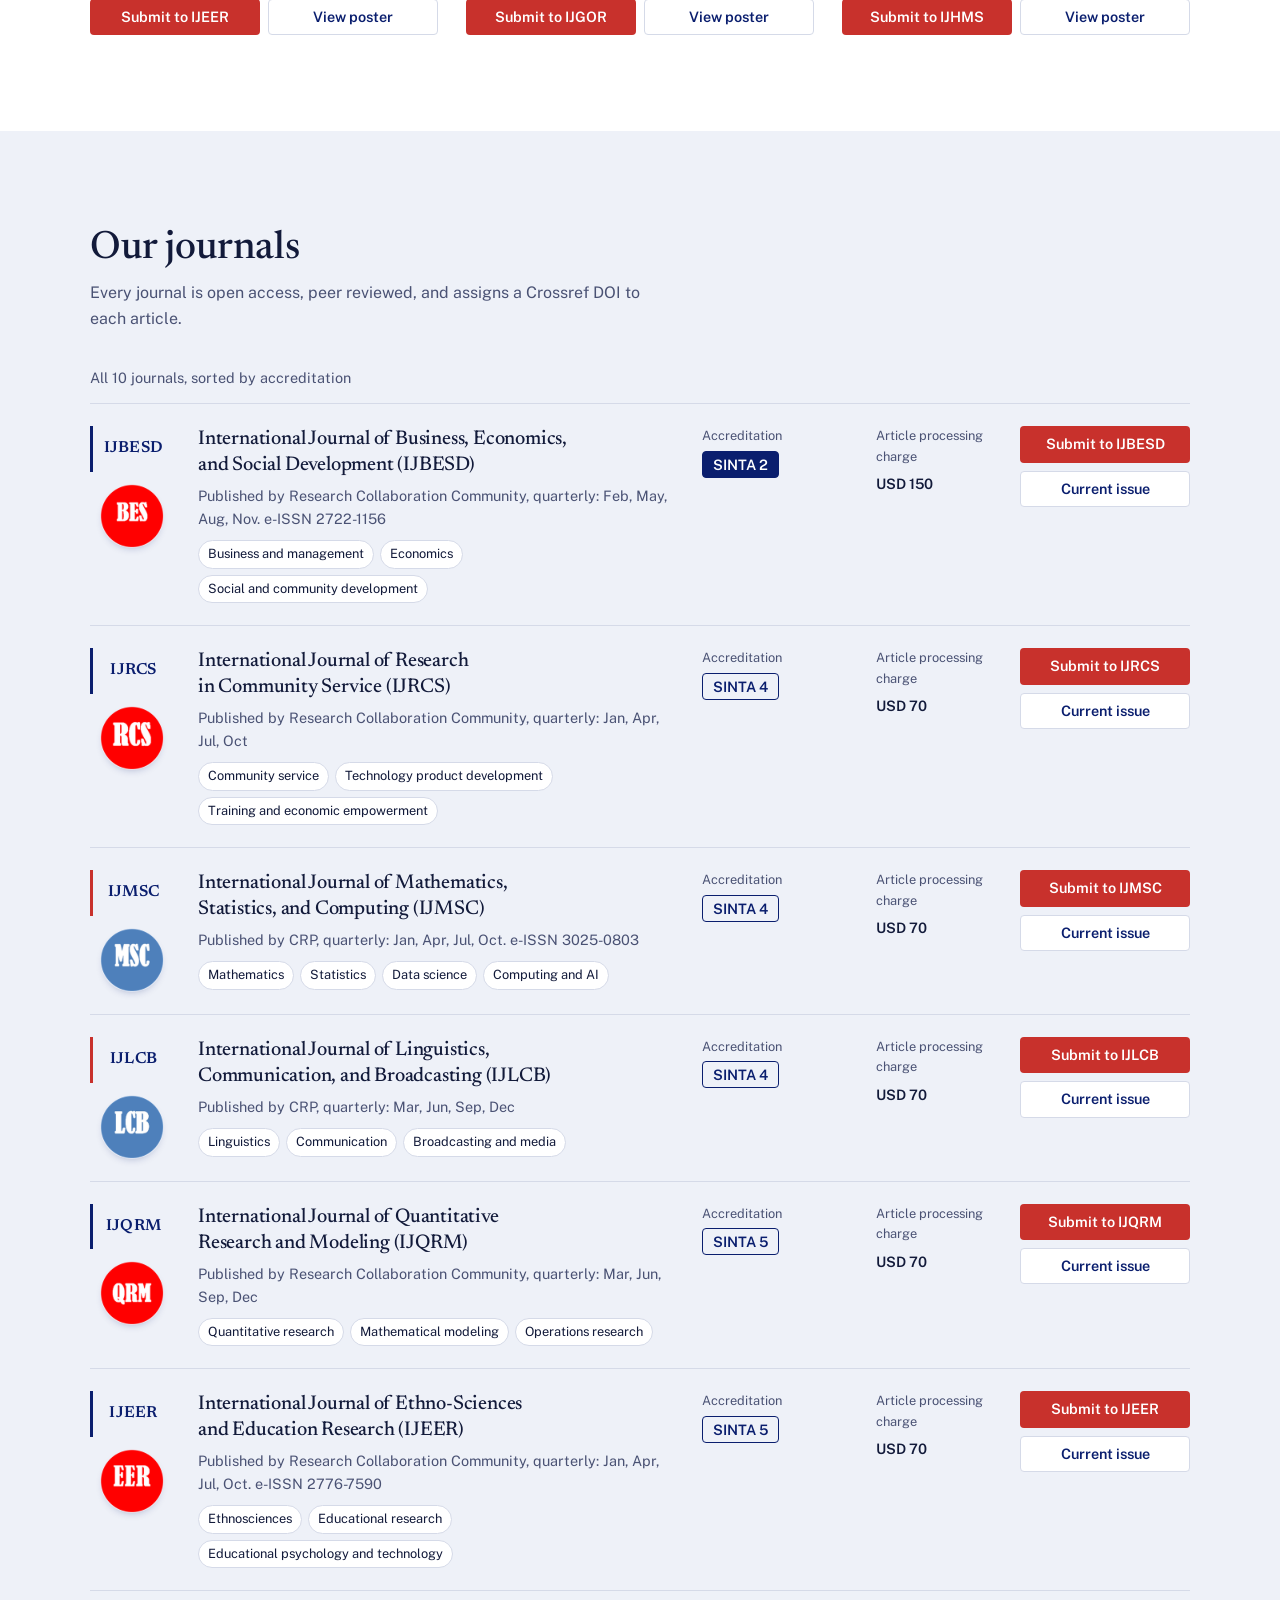
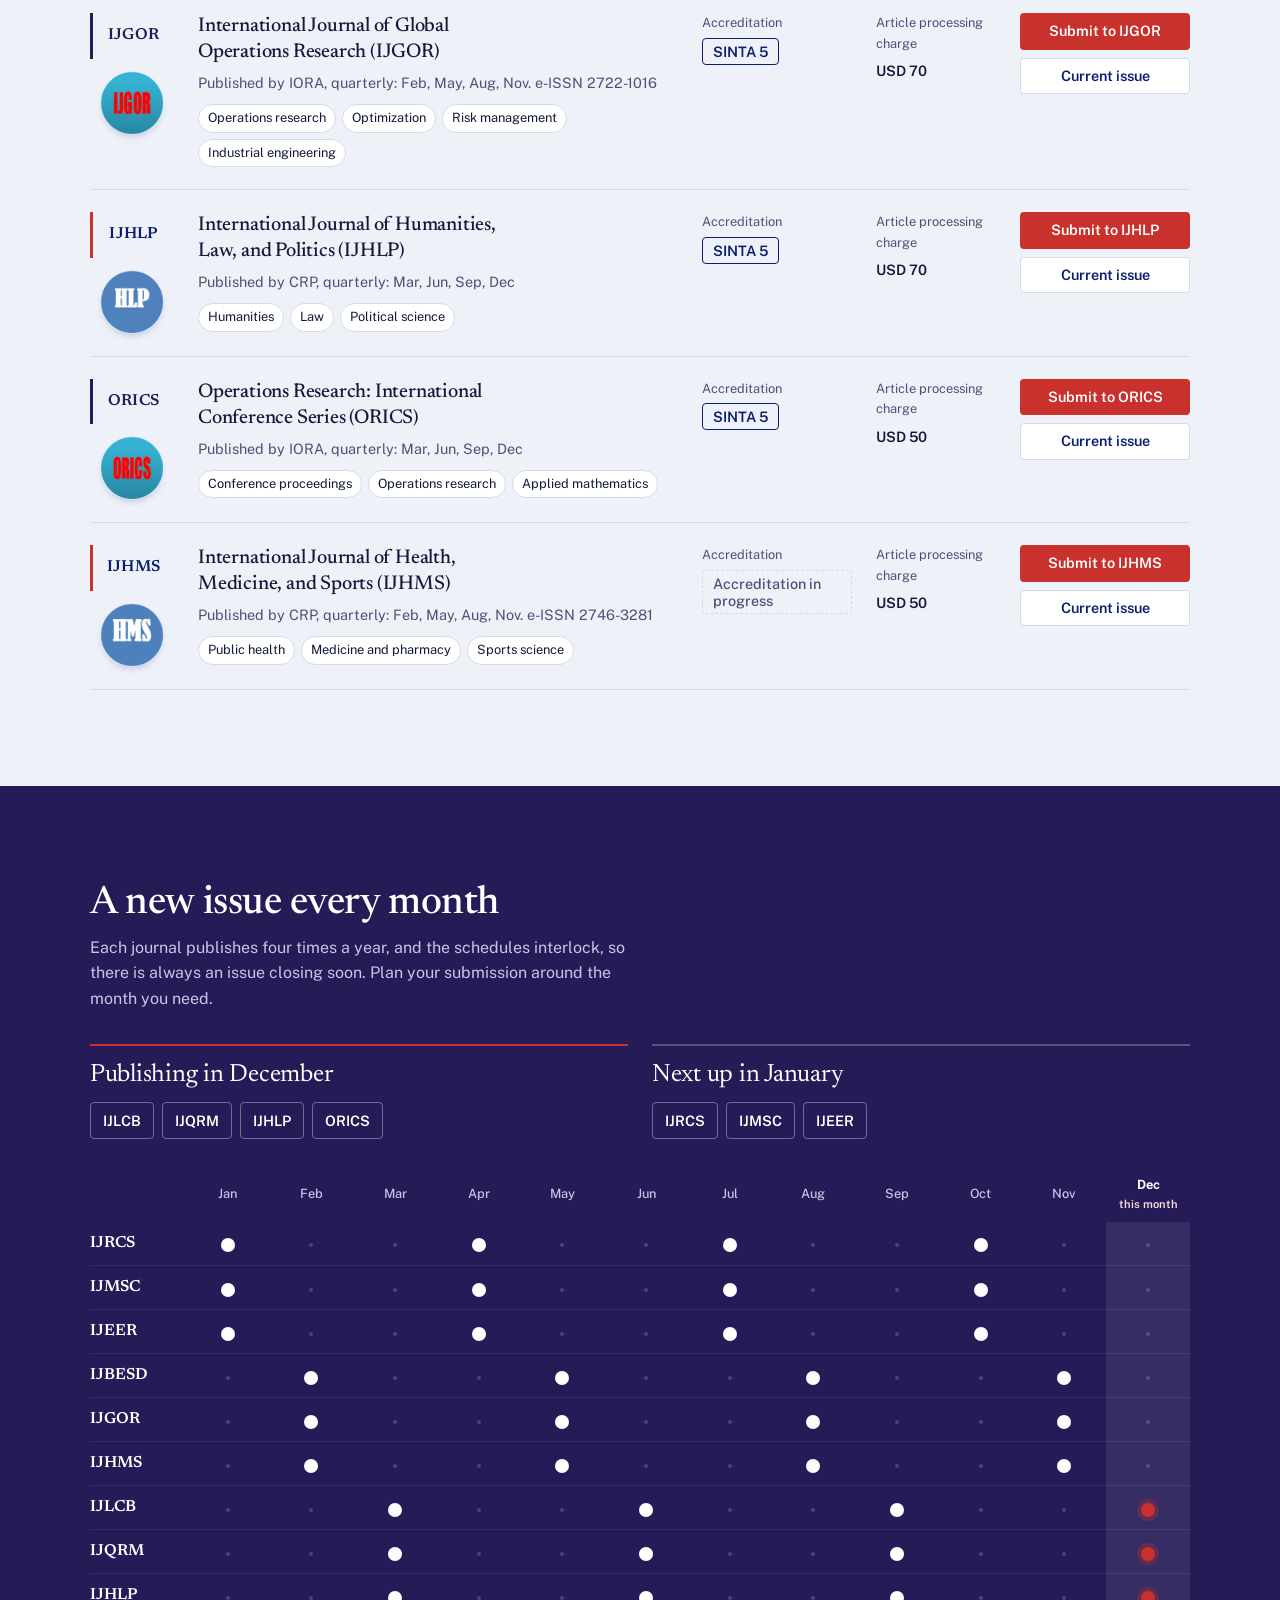
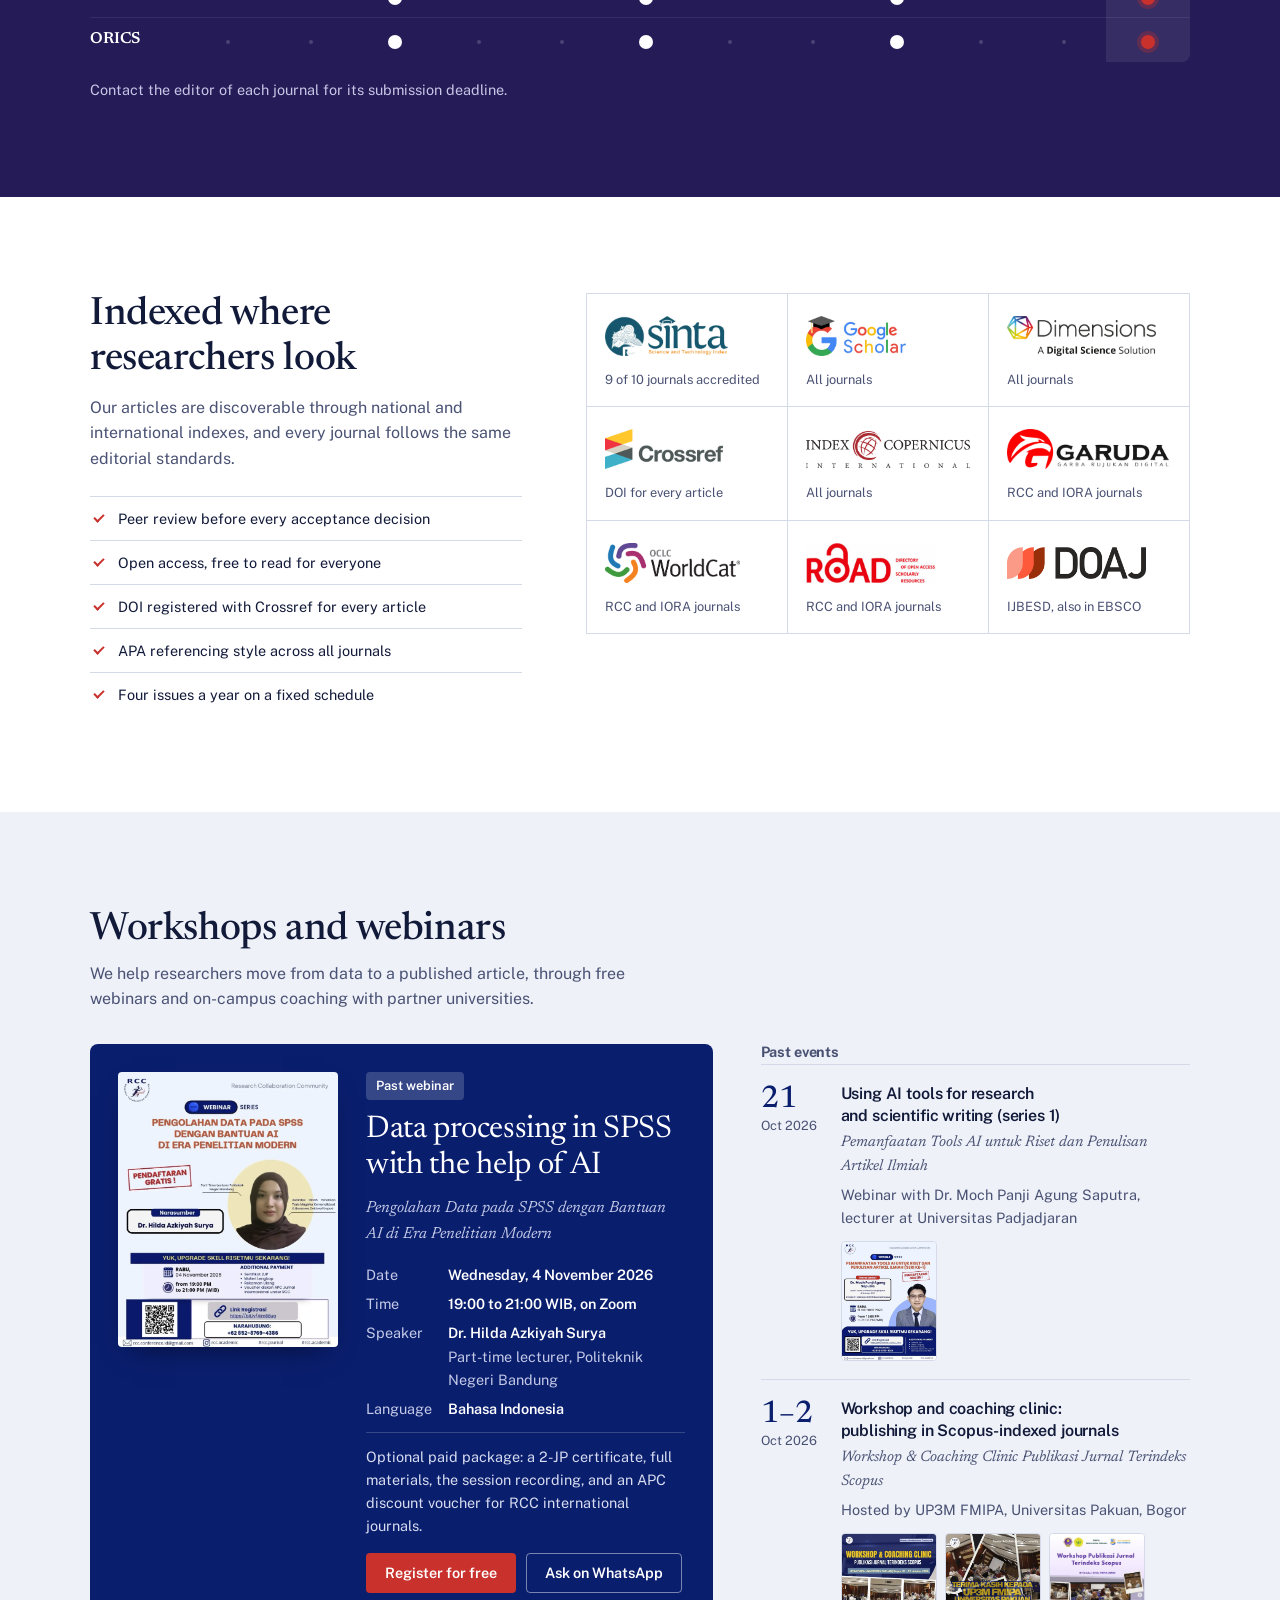
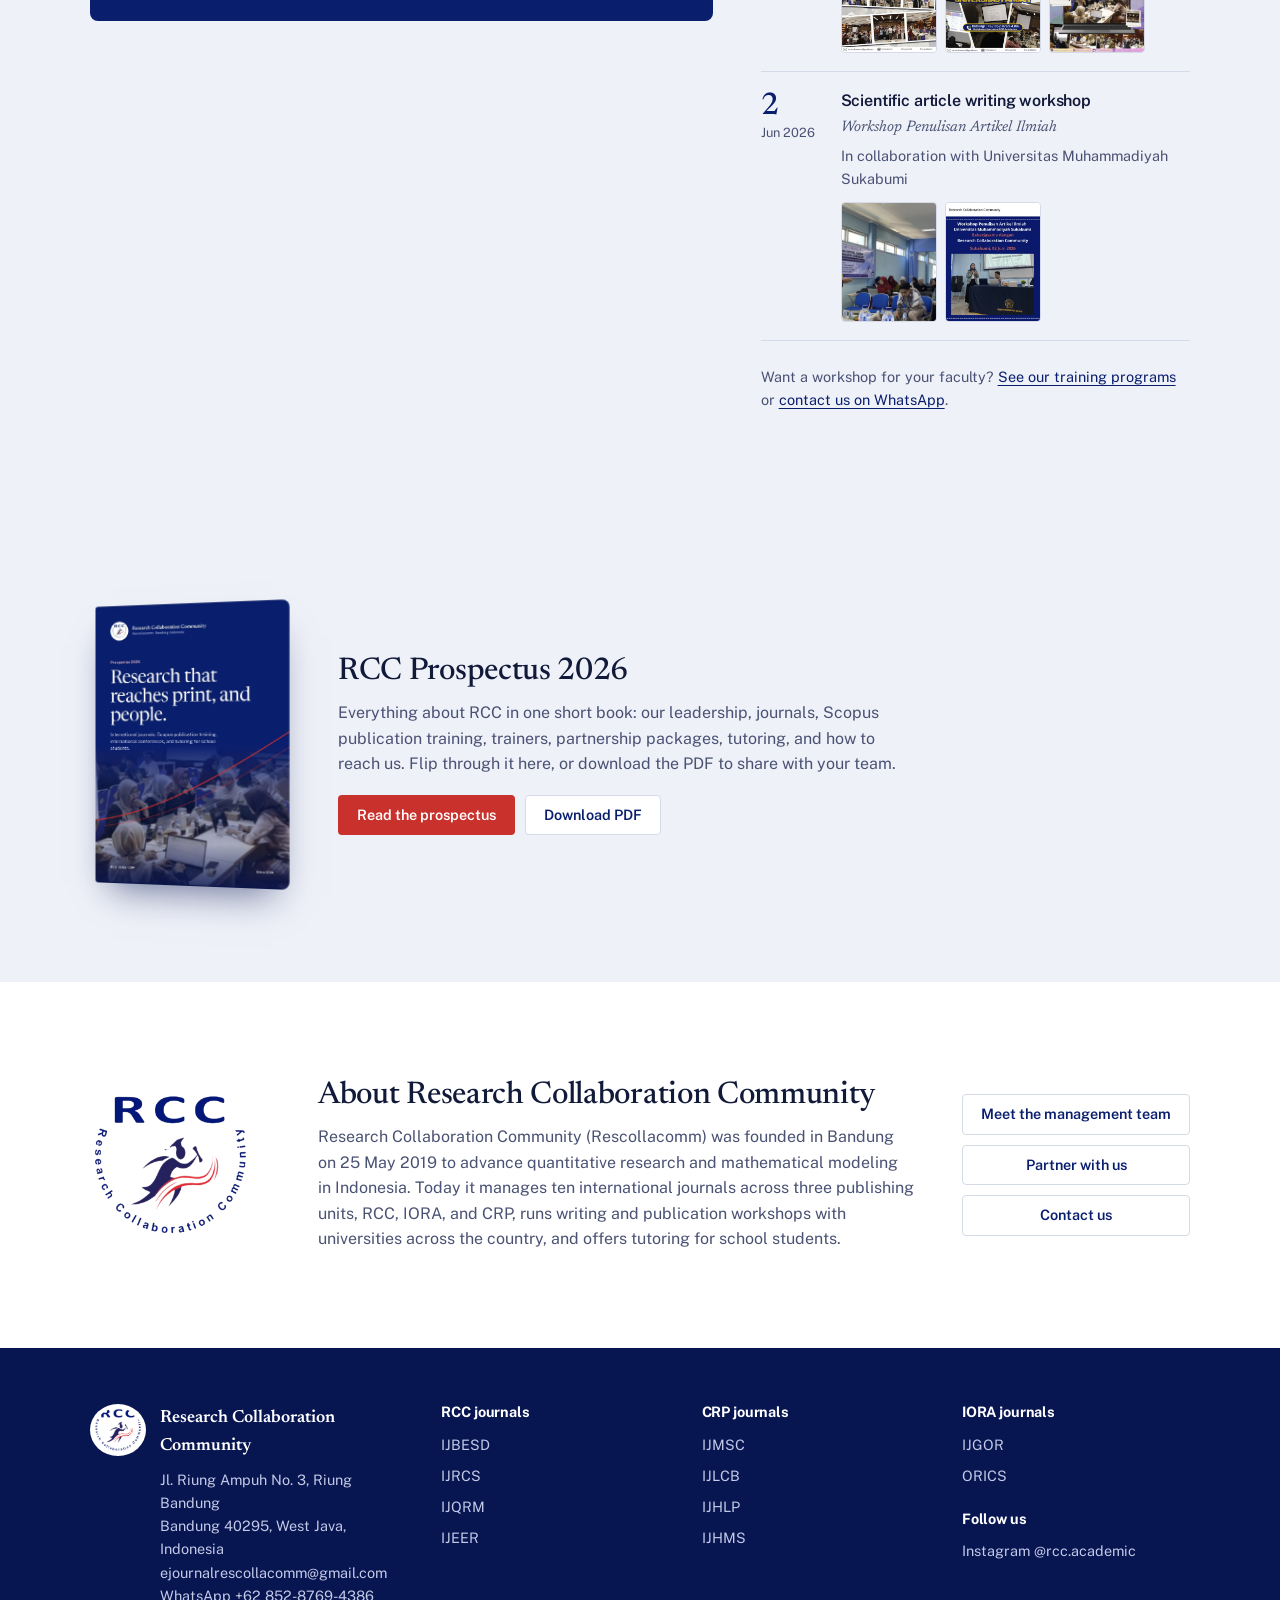
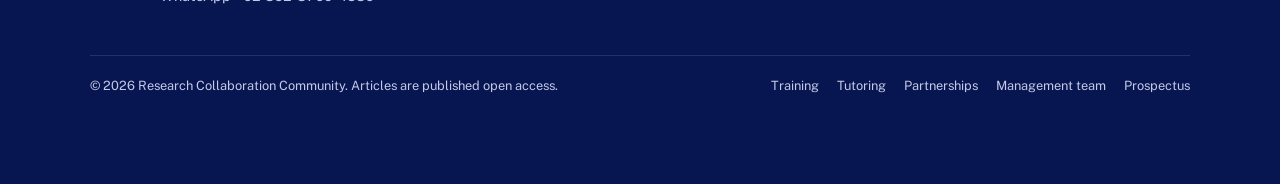
==== commit 2dec8d54: "Header: four items with a Services dropdown (Journals, Training, Tutoring) Co-Authored-By: Claude Op" ====
--- a/index.html
+++ b/index.html
@@ -12,7 +12,7 @@
   <link rel="icon" href="/assets/rcc-logo.png">
   <link rel="preload" href="/assets/fonts/newsreader-latin-opsz-normal.woff2" as="font" type="font/woff2" crossorigin>
   <link rel="preload" href="/assets/fonts/public-sans-latin-wght-normal.woff2" as="font" type="font/woff2" crossorigin>
-  <link rel="stylesheet" href="/assets/css/style.css?v=20261105c">
+  <link rel="stylesheet" href="/assets/css/style.css?v=20261107a">
 </head>
 <body>
 <a class="skip-link" href="#main" data-i18n="skip">Skip to content</a>
@@ -25,11 +25,16 @@
     </a>
     <button class="nav-toggle" type="button" aria-expanded="false" aria-controls="site-nav">Menu</button>
     <nav class="nav" id="site-nav" aria-label="Main" data-i18n-attr="aria-label:nav.label">
-      <a href="/#journals" data-i18n="nav.journals">Journals</a>
-      <a href="/#call-for-papers" data-i18n="nav.cfp">Call for papers</a>
-      <a href="/training" data-i18n="nav.training">Training</a>
-      <a href="/bimbel" data-i18n="nav.bimbel">Tutoring</a>
+      <div class="nav-group">
+        <button class="nav-drop" type="button" aria-expanded="false" aria-controls="nav-services"><span data-i18n="nav.services">Services</span><svg class="chev" width="12" height="12" viewBox="0 0 12 12" aria-hidden="true"><path d="M2.5 4.5 6 8l3.5-3.5" fill="none" stroke="currentColor" stroke-width="1.8" stroke-linecap="round" stroke-linejoin="round"/></svg></button>
+        <div class="nav-menu" id="nav-services">
+          <a href="/#journals"><b data-i18n="nav.journals">Journals</b><span data-i18n="nav.journals.d">Ten peer-reviewed, open-access international journals</span></a>
+          <a href="/training"><b data-i18n="nav.training">Training</b><span data-i18n="nav.training.d">Scopus publication workshops, seminars and conferences</span></a>
+          <a href="/bimbel"><b data-i18n="nav.bimbel">Tutoring</b><span data-i18n="nav.bimbel.d">Mathematics, English and science for school students</span></a>
+        </div>
+      </div>
       <a href="/kerjasama" data-i18n="nav.partner">Partnerships</a>
+      <a href="/team" data-i18n="nav.team">Management team</a>
       <a class="btn btn-primary" href="/#journals" data-i18n="nav.submit">Submit a manuscript</a>
     </nav>
     <div class="lang-switch" role="group" aria-label="Language" data-i18n-attr="aria-label:lang.label">
@@ -300,7 +305,7 @@
         <p data-i18n="pp.text">Everything about RCC in one short book: our leadership, journals, Scopus publication training, trainers, partnership packages, tutoring, and how to reach us. Flip through it here, or download the PDF to share with your team.</p>
         <div class="pp-actions">
           <a class="btn btn-primary" href="/prospectus" data-i18n="pp.read">Read the prospectus</a>
-          <a class="btn btn-ghost" href="/assets/prospectus/RCC-Prospectus-2026.pdf?v=20261105c" download data-i18n="pp.download">Download PDF</a>
+          <a class="btn btn-ghost" href="/assets/prospectus/RCC-Prospectus-2026.pdf?v=20261107a" download data-i18n="pp.download">Download PDF</a>
         </div>
       </div>
     </div>
@@ -380,8 +385,8 @@
   <svg width="26" height="26" viewBox="0 0 32 32" aria-hidden="true"><path fill="currentColor" d="M16.04 3C9.4 3 4 8.36 4 14.97c0 2.11.56 4.17 1.62 5.99L4 29l8.25-1.6a12.1 12.1 0 0 0 3.79.6C22.68 28 28 22.64 28 16.03 28 9.42 22.68 3 16.04 3Zm0 22.9c-1.24 0-2.46-.2-3.62-.6l-.26-.09-4.9.95.98-4.75-.17-.28a9.83 9.83 0 0 1-1.5-5.16c0-5.46 4.48-9.9 9.99-9.9 5.48 0 9.94 4.44 9.94 10.02 0 5.42-4.46 9.81-9.94 9.81Zm5.45-7.36c-.3-.15-1.77-.87-2.04-.97-.27-.1-.47-.15-.67.15-.2.3-.77.96-.94 1.16-.17.2-.35.22-.65.07-.3-.15-1.26-.46-2.4-1.47-.89-.79-1.49-1.76-1.66-2.06-.17-.3-.02-.46.13-.6.13-.13.3-.35.45-.52.15-.17.2-.3.3-.5.1-.2.05-.37-.02-.52-.08-.15-.67-1.6-.92-2.2-.24-.57-.49-.5-.67-.5h-.57c-.2 0-.52.07-.8.37-.27.3-1.04 1.01-1.04 2.47 0 1.46 1.07 2.87 1.21 3.07.15.2 2.1 3.2 5.08 4.48.71.31 1.27.49 1.7.63.71.22 1.36.19 1.88.12.57-.09 1.77-.72 2.02-1.42.25-.7.25-1.3.17-1.42-.07-.12-.27-.2-.57-.35Z"/></svg>
   <span class="wa-text" data-i18n="wa.text">Chat with us</span>
 </a>
-<script src="/assets/js/i18n.js?v=20261105c"></script>
-<script src="/assets/js/journals.js?v=20261105c"></script>
-<script src="/assets/js/main.js?v=20261105c"></script>
+<script src="/assets/js/i18n.js?v=20261107a"></script>
+<script src="/assets/js/journals.js?v=20261107a"></script>
+<script src="/assets/js/main.js?v=20261107a"></script>
 </body>
 </html>
--- a/assets/css/style.css
+++ b/assets/css/style.css
@@ -106,12 +106,34 @@
 .nav .btn { margin-left: 8px; color: #fff; white-space: nowrap; }
 .nav .btn:hover { background: #a92622; color: #fff; }
 .nav-toggle { display: none; margin-left: auto; background: none; border: 1.5px solid var(--line); border-radius: var(--radius-s); padding: 8px 12px; font: 600 var(--fs-sm) var(--sans); color: var(--navy); cursor: pointer; }
-@media (max-width: 1260px) {
+/* Services dropdown */
+.nav-group { position: relative; }
+.nav-drop { display: inline-flex; align-items: center; gap: 6px; background: none; border: 0; cursor: pointer; font: 500 var(--fs-sm)/1.5 var(--sans); color: var(--ink); padding: 8px 10px; border-radius: var(--radius-s); }
+.nav-drop:hover, .nav-drop.is-current, .nav-drop[aria-expanded="true"] { color: var(--navy); background: var(--mist); }
+.nav-drop .chev { transition: transform .2s ease; }
+.nav-drop[aria-expanded="true"] .chev { transform: rotate(180deg); }
+.nav-menu { display: none; }
+.nav-menu a { display: flex; flex-direction: column; gap: 2px; white-space: normal; }
+.nav-menu a b { font-weight: 600; color: var(--navy); }
+.nav-menu a span { font-size: var(--fs-xs); font-weight: 400; color: var(--muted); line-height: 1.4; }
+@media (min-width: 1081px) {
+  .nav-menu { position: absolute; left: -8px; top: 100%; width: 320px; padding: 8px; margin-top: 10px; background: var(--paper); border: 1px solid var(--line); border-radius: 10px; box-shadow: 0 18px 40px rgba(10,30,110,.14); }
+  .nav-menu::before { content: ""; position: absolute; left: 0; right: 0; top: -12px; height: 12px; } /* hover bridge */
+  .nav-group:hover .nav-menu, .nav-drop[aria-expanded="true"] + .nav-menu { display: flex; flex-direction: column; gap: 2px; }
+  .nav-group:hover .nav-drop .chev { transform: rotate(180deg); }
+  .nav-menu a { padding: 10px 12px; }
+  .nav-menu a:hover, .nav-menu a[aria-current="page"] { background: var(--mist); }
+}
+@media (max-width: 1080px) {
   .nav-toggle { display: inline-flex; }
-  .nav { display: none; position: absolute; left: 0; right: 0; top: 100%; background: var(--paper); border-bottom: 1px solid var(--line); flex-direction: column; align-items: stretch; padding: 8px var(--gutter) 16px; }
+  .nav { display: none; position: absolute; left: 0; right: 0; top: 100%; background: var(--paper); border-bottom: 1px solid var(--line); flex-direction: column; align-items: stretch; padding: 8px var(--gutter) 16px; max-height: calc(100vh - 72px); overflow-y: auto; }
   .nav.open { display: flex; }
   .nav a { padding: 12px 8px; }
   .nav .btn { margin: 8px 0 0; }
+  .nav-drop { width: 100%; justify-content: space-between; padding: 12px 8px; }
+  .nav-drop.is-current { background: none; }
+  .nav-drop[aria-expanded="true"] + .nav-menu { display: flex; flex-direction: column; margin: 0 0 6px 8px; padding-left: 10px; border-left: 2px solid var(--line); }
+  .nav-menu a { padding: 10px 8px; }
 }
 
 /* ---------- Hero / search ---------- */
@@ -418,7 +440,7 @@
 .lang-switch button { font: 600 var(--fs-xs)/1 var(--sans); color: var(--muted); background: transparent; border: 0; border-radius: 999px; padding: 7px 10px; cursor: pointer; letter-spacing: .03em; }
 .lang-switch button:hover { color: var(--navy); }
 .lang-switch button[aria-pressed="true"] { background: var(--navy); color: #fff; }
-@media (max-width: 1260px) {
+@media (max-width: 1080px) {
   .lang-switch { margin-left: auto; order: 2; }
   .nav-toggle { margin-left: 8px; order: 3; }
 }
@@ -604,8 +626,8 @@
 .faq summary::after { content: ""; position: absolute; right: 20px; top: 50%; width: 9px; height: 9px; border-right: 2px solid var(--navy); border-bottom: 2px solid var(--navy); transform: translateY(-70%) rotate(45deg); transition: transform .2s ease; }
 .faq details[open] summary::after { transform: translateY(-30%) rotate(-135deg); }
 .faq details p { padding: 0 18px 18px; color: var(--muted); }
-/* Seven header items: tighten between the hamburger breakpoint and wide screens */
-@media (min-width: 1261px) and (max-width: 1440px) {
+/* Tighten the header between the hamburger breakpoint and wide screens */
+@media (min-width: 1081px) and (max-width: 1240px) {
   .site-header .wrap { gap: 20px; }
   .nav { gap: 0; }
   .nav a { padding: 8px 9px; }
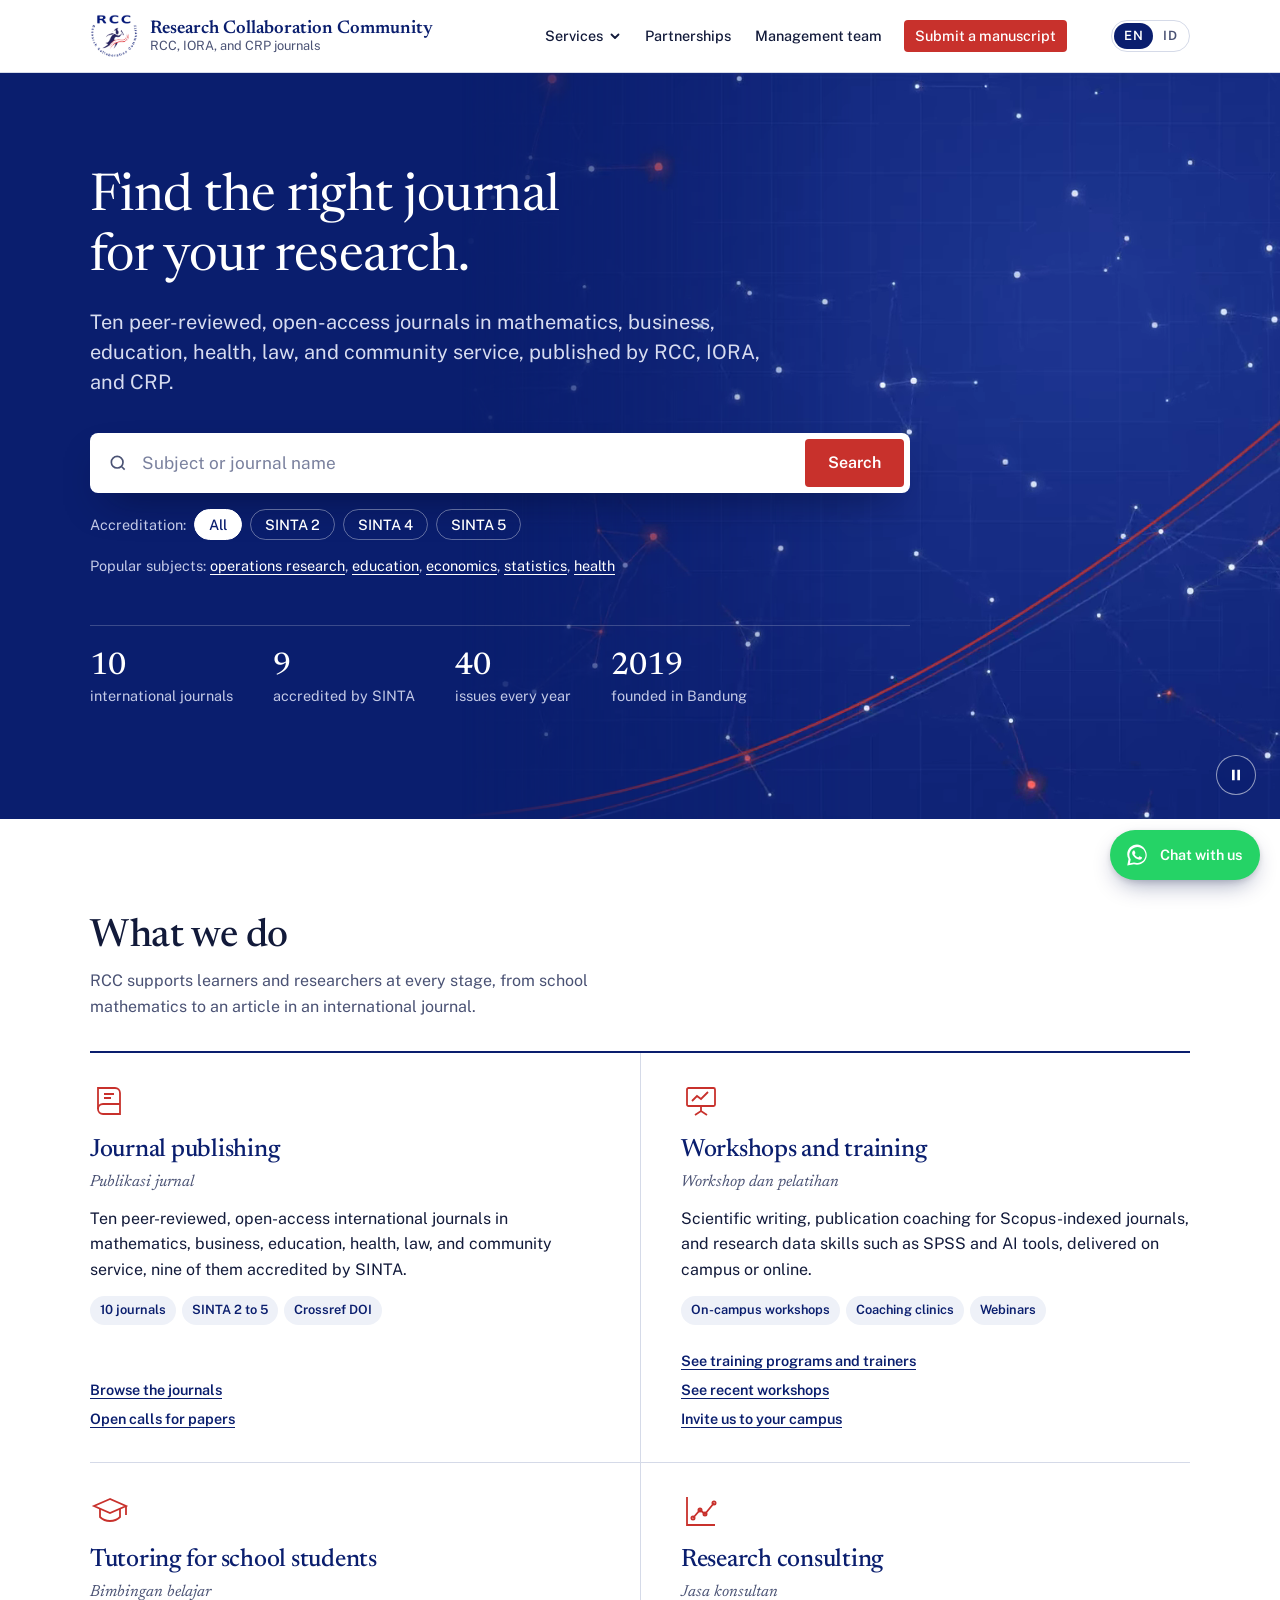
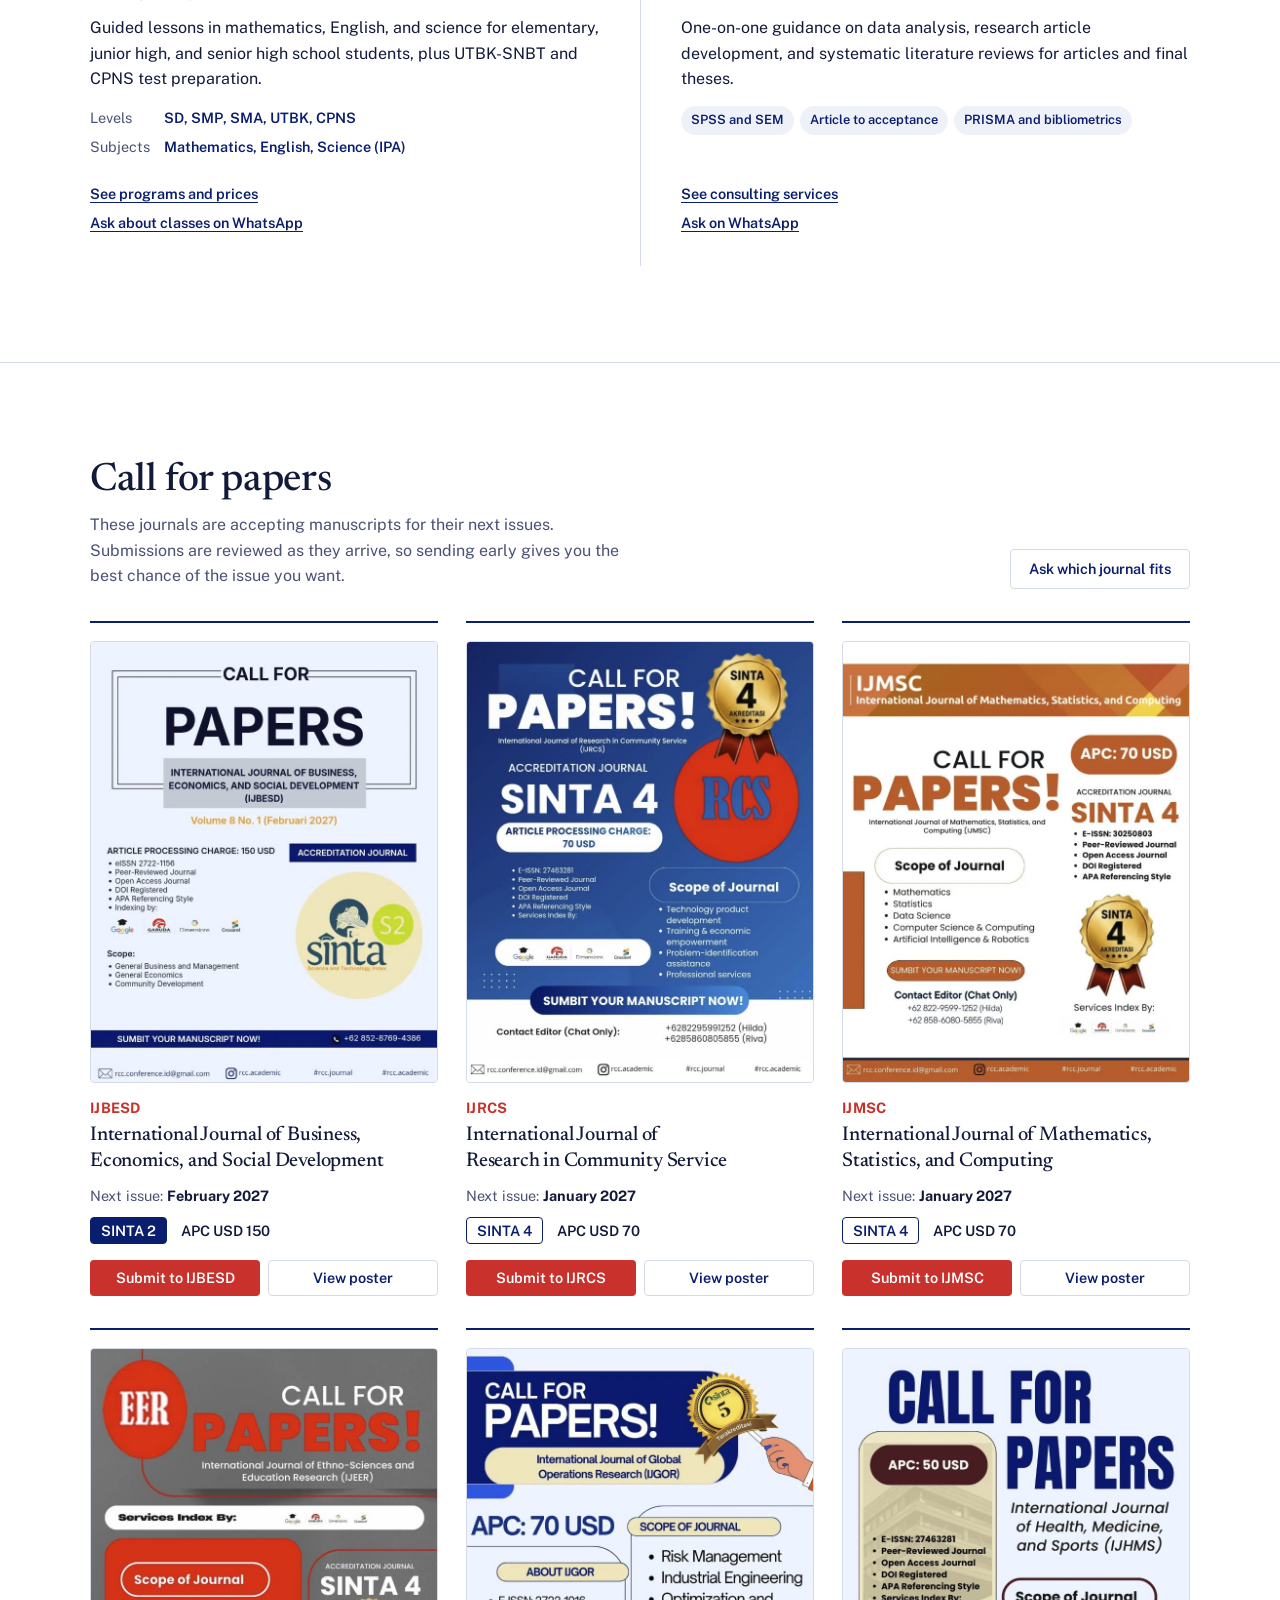
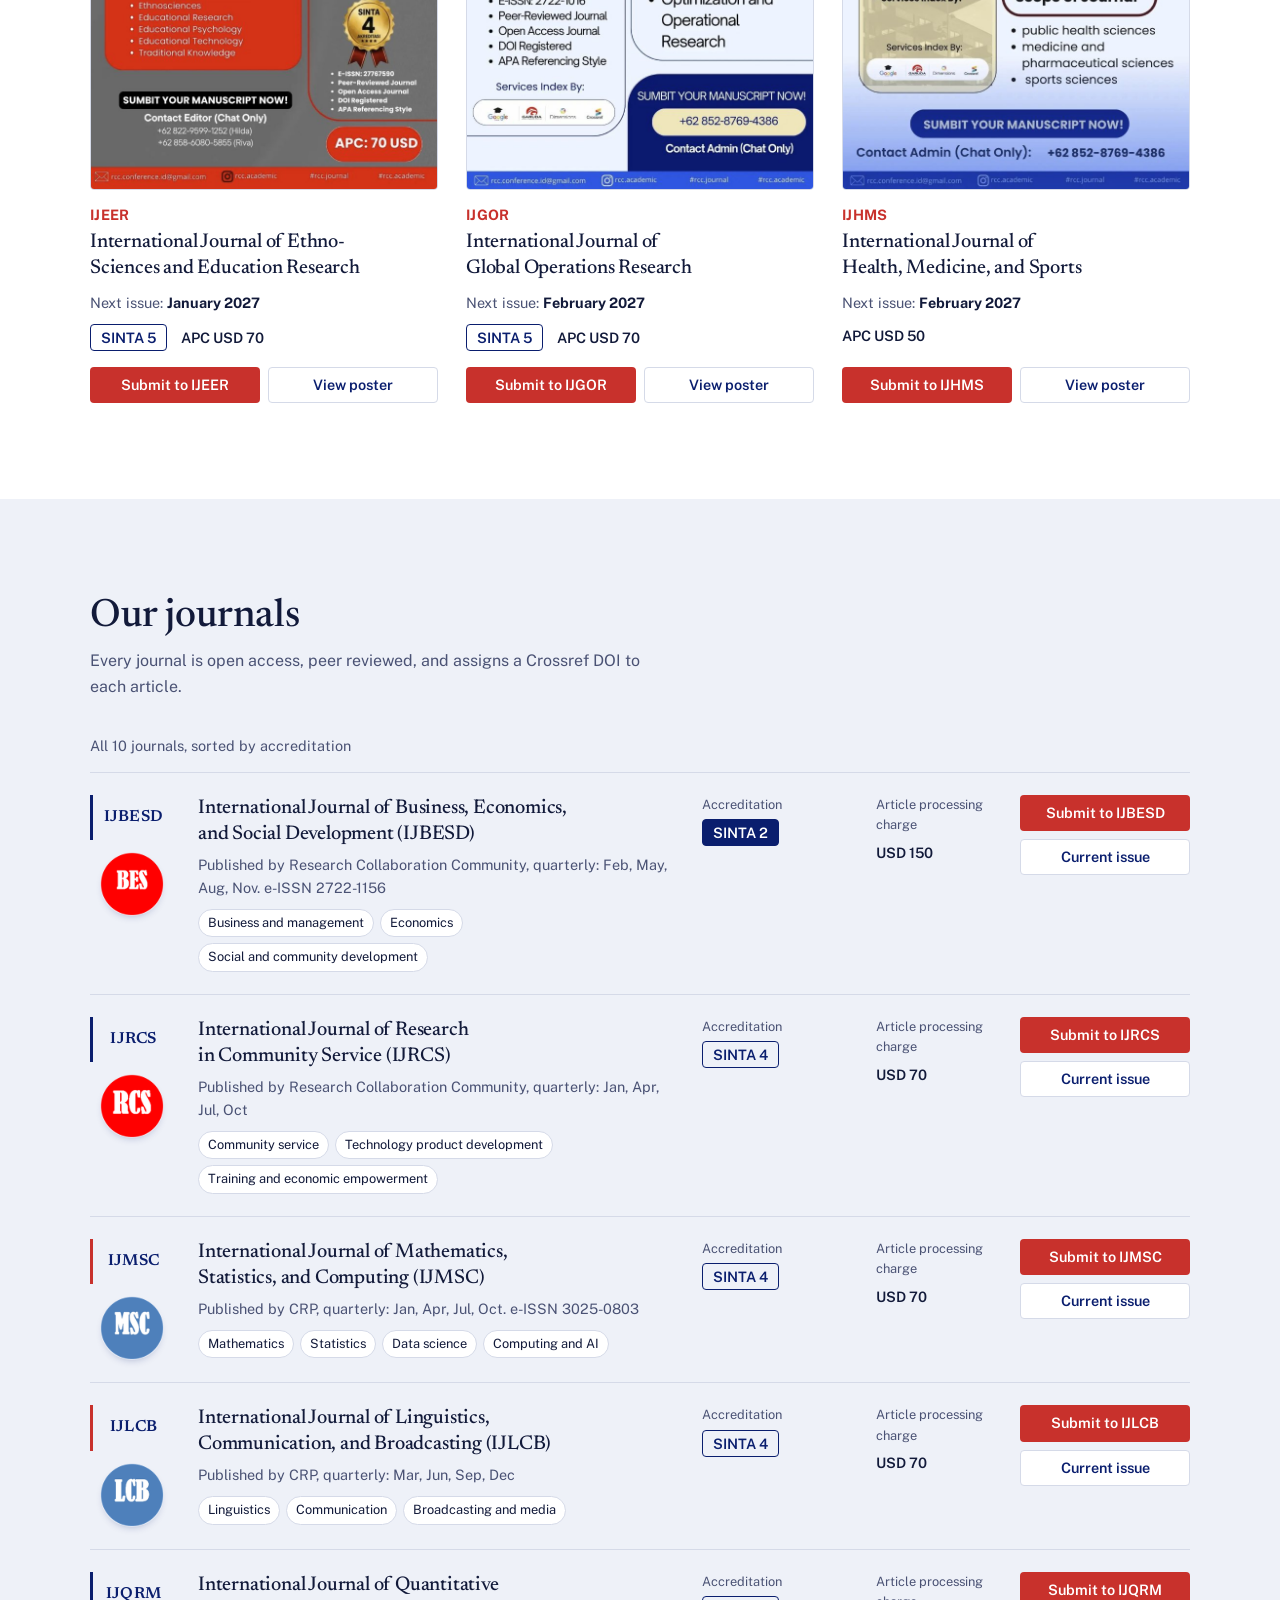
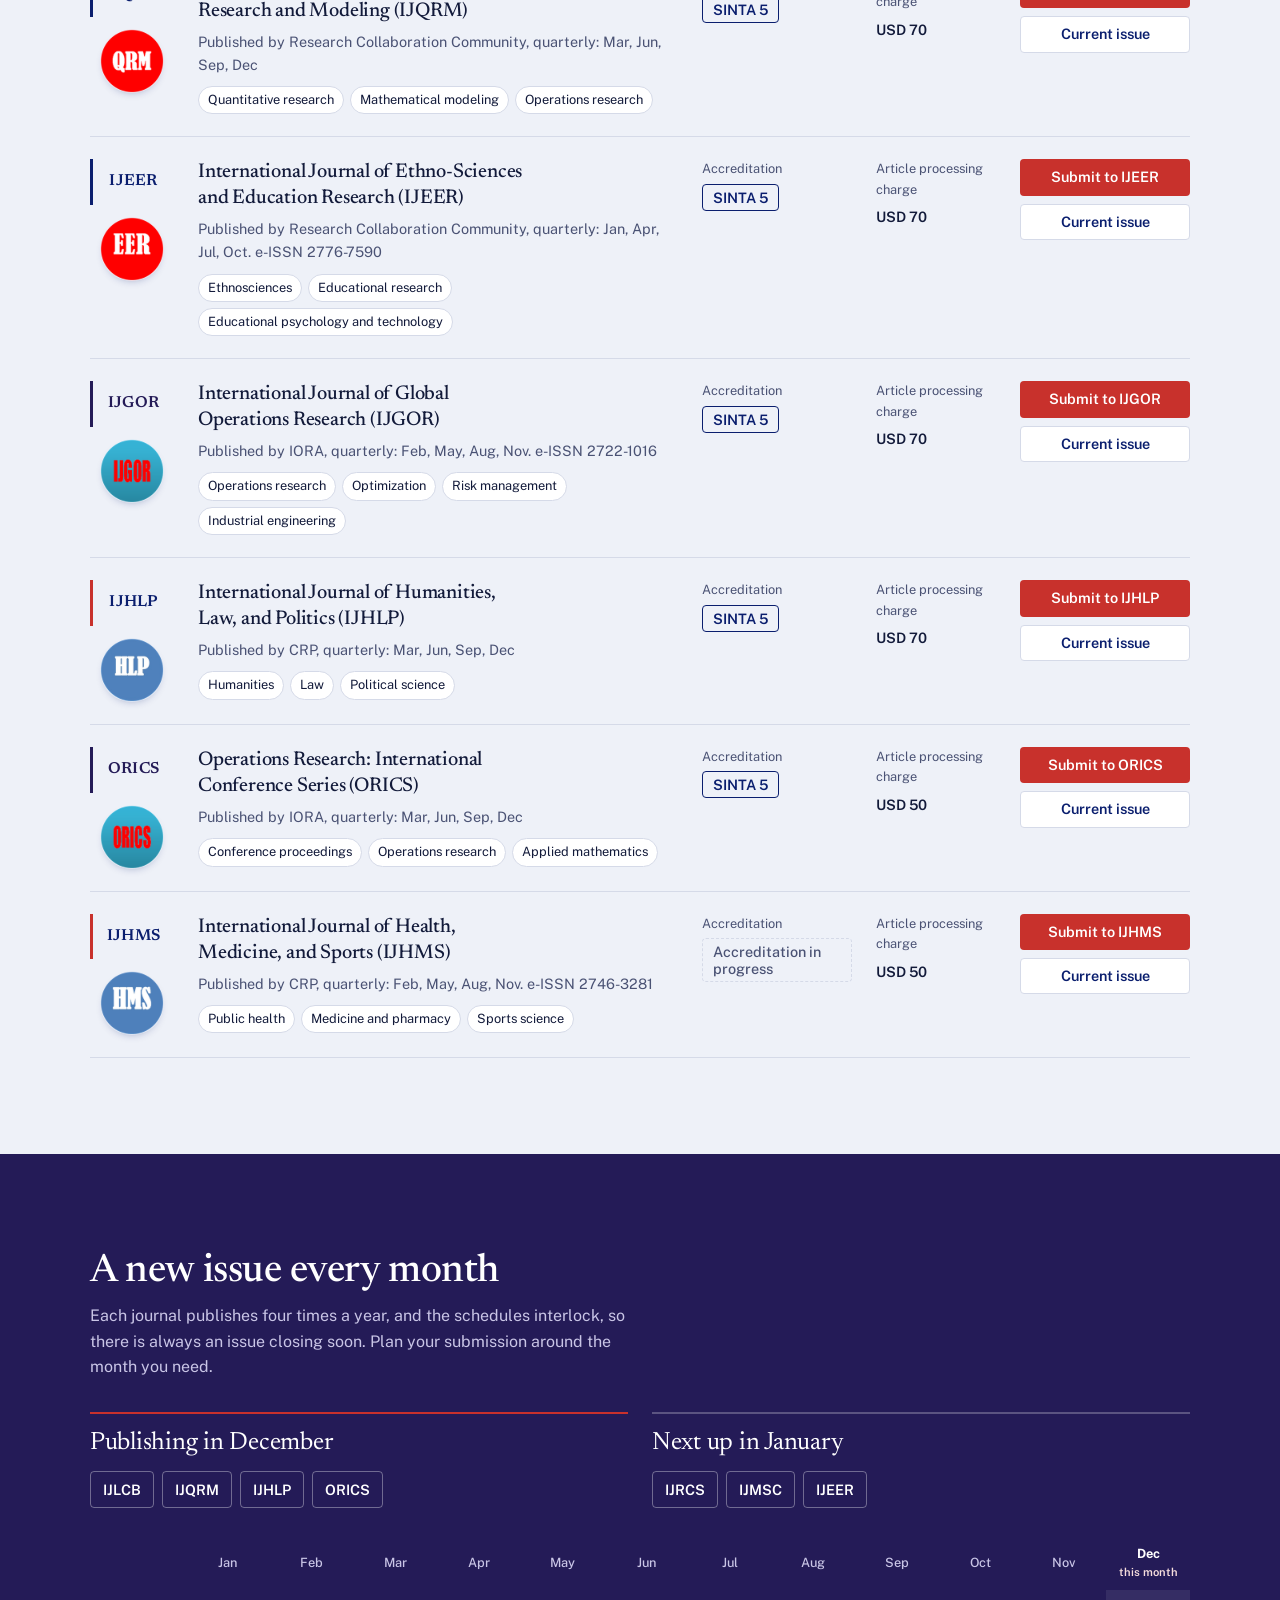
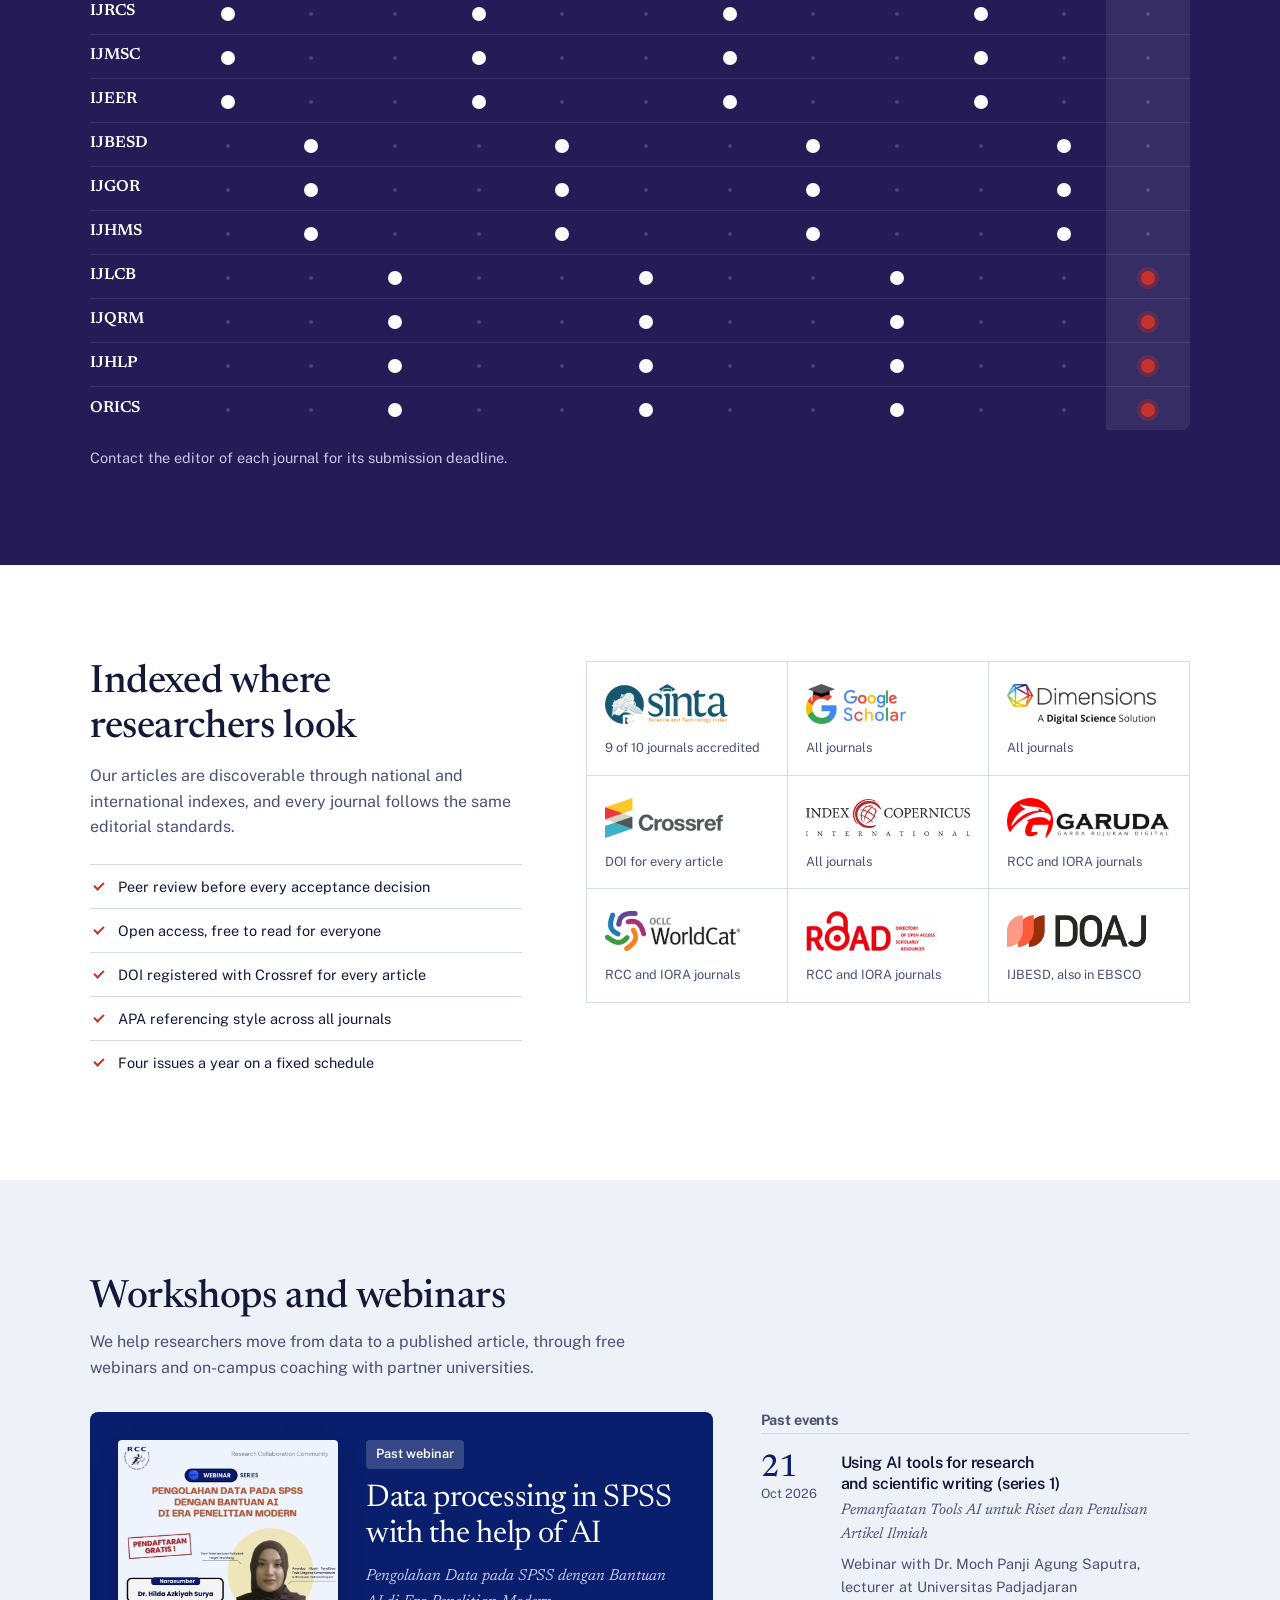
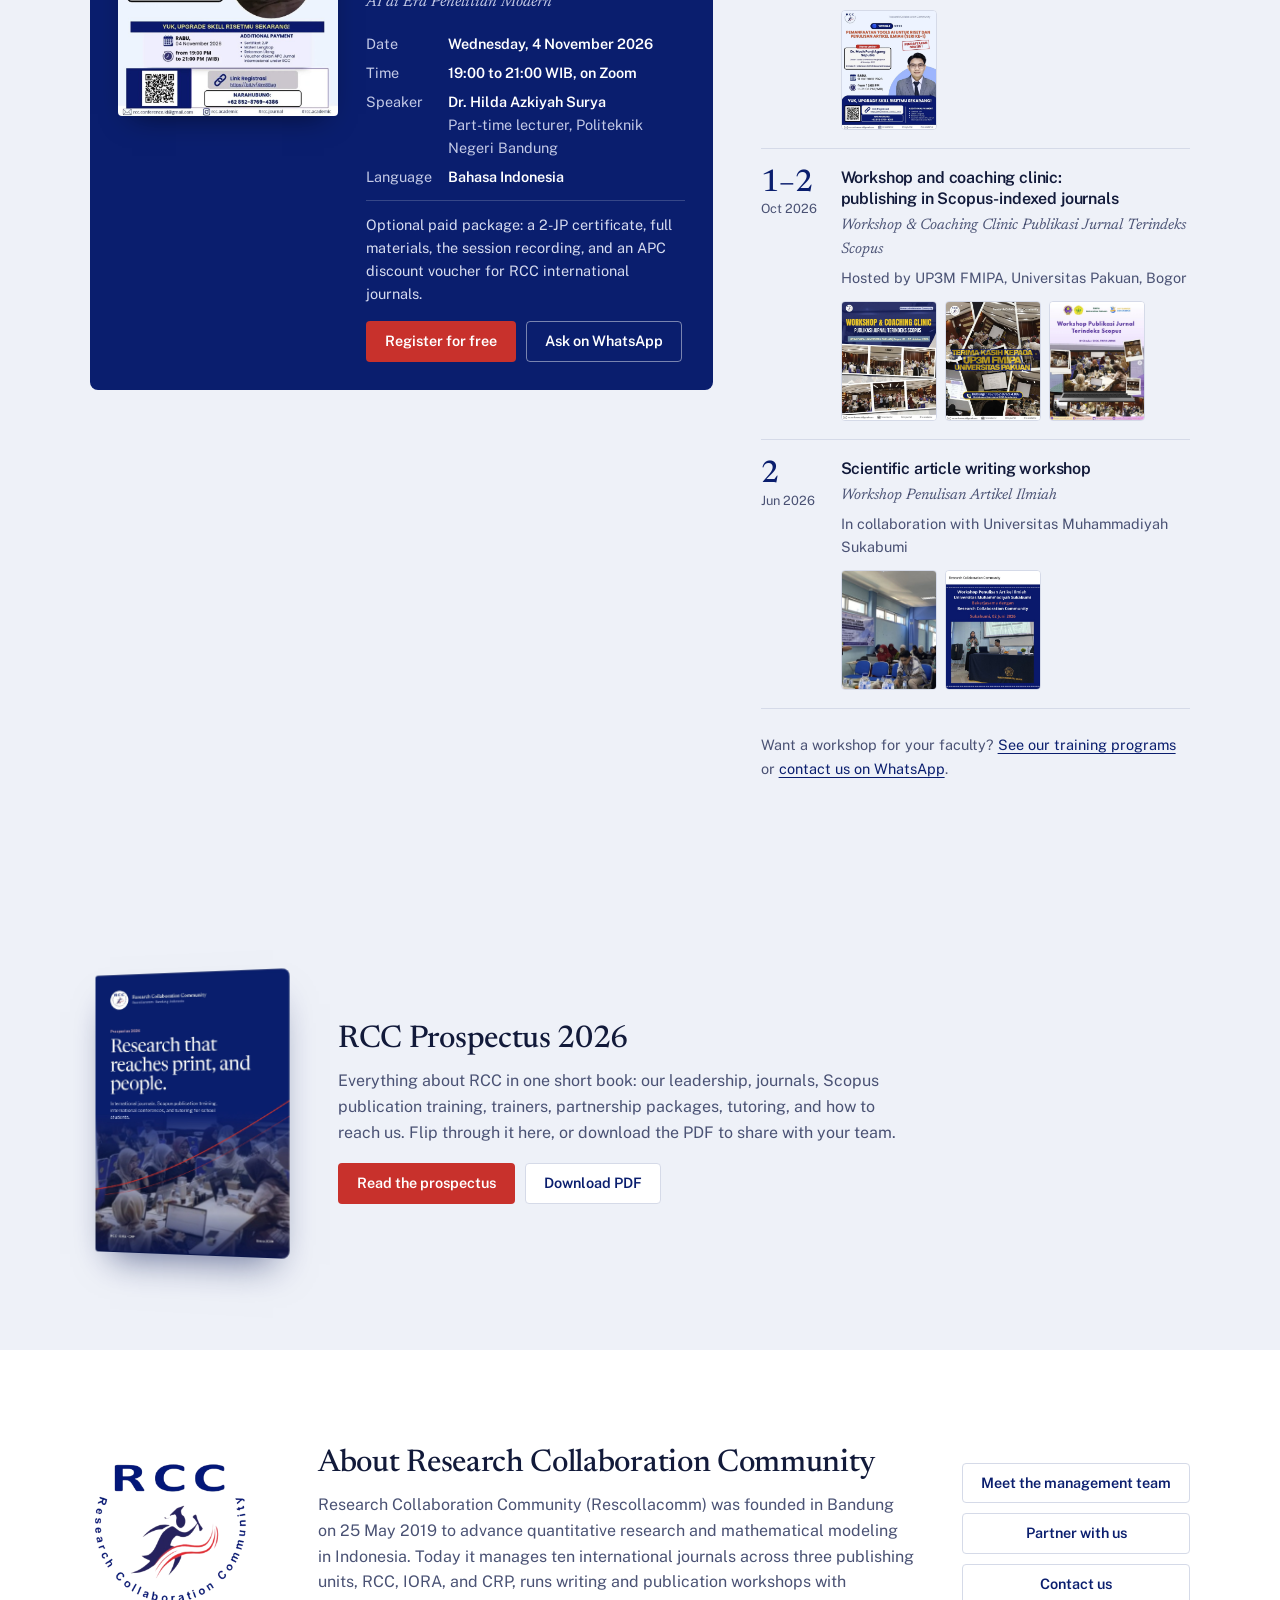
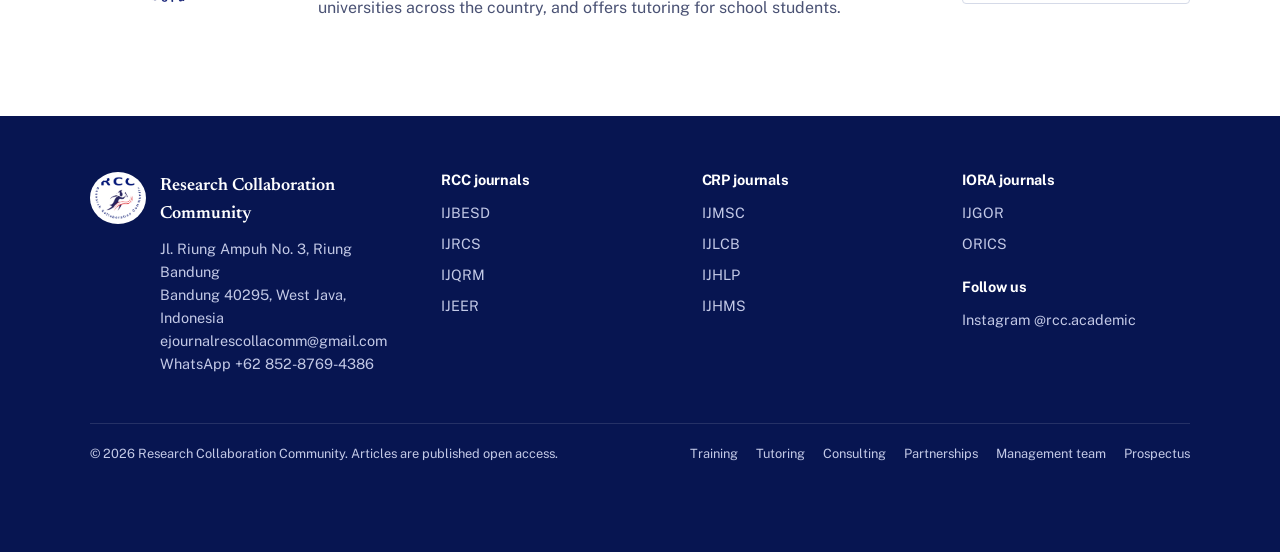
==== commit 4411f951: "Add research consulting line: /konsultasi page, Services menu item, What we do card, footer link Co-" ====
--- a/index.html
+++ b/index.html
@@ -31,6 +31,7 @@
           <a href="/#journals"><b data-i18n="nav.journals">Journals</b><span data-i18n="nav.journals.d">Ten peer-reviewed, open-access international journals</span></a>
           <a href="/training"><b data-i18n="nav.training">Training</b><span data-i18n="nav.training.d">Scopus publication workshops, seminars and conferences</span></a>
           <a href="/bimbel"><b data-i18n="nav.bimbel">Tutoring</b><span data-i18n="nav.bimbel.d">Mathematics, English and science for school students</span></a>
+          <a href="/konsultasi"><b data-i18n="nav.consult">Consulting</b><span data-i18n="nav.consult.d">Data analysis, article writing and systematic literature reviews</span></a>
         </div>
       </div>
       <a href="/kerjasama" data-i18n="nav.partner">Partnerships</a>
@@ -90,7 +91,7 @@
     </div>
   </section>
 
-  <!-- What we do: three areas of work -->
+  <!-- What we do: four areas of work -->
   <section class="section" id="services" aria-labelledby="services-title">
     <div class="wrap">
       <div class="section-head">
@@ -139,6 +140,19 @@
           <div class="service-links">
             <a href="/bimbel" data-i18n="svc.tut.page">See programs and prices</a>
             <a href="https://wa.me/6285287694386?text=Halo%20RCC%2C%20saya%20ingin%20bertanya%20tentang%20bimbingan%20belajar" target="_blank" rel="noopener" data-i18n="svc.tut.link">Ask about classes on WhatsApp</a>
+          </div>
+        </article>
+        <article class="service">
+          <svg class="service-icon" width="40" height="40" viewBox="0 0 40 40" fill="none" stroke="currentColor" stroke-width="1.8" aria-hidden="true"><path d="M6 6v28h28"/><path d="M12 27l7-8 5 4 9-11"/><circle cx="12" cy="27" r="1.6"/><circle cx="19" cy="19" r="1.6"/><circle cx="24" cy="23" r="1.6"/><circle cx="33" cy="12" r="1.6"/></svg>
+          <h3 data-i18n="svc.cs.title">Research consulting</h3>
+          <p class="service-id" lang="id">Jasa konsultan</p>
+          <p data-i18n="svc.cs.text">One-on-one guidance on data analysis, research article development, and systematic literature reviews for articles and final theses.</p>
+          <ul class="service-tags" aria-label="Services" data-i18n="svc.cs.tags">
+            <li>SPSS and SEM</li><li>Article to acceptance</li><li>PRISMA and bibliometrics</li>
+          </ul>
+          <div class="service-links">
+            <a href="/konsultasi" data-i18n="svc.cs.page">See consulting services</a>
+            <a href="https://wa.me/6285287694386?text=Halo%20RCC%2C%20saya%20ingin%20konsultasi%20riset" target="_blank" rel="noopener" data-i18n="svc.cs.link">Ask on WhatsApp</a>
           </div>
         </article>
       </div>
@@ -376,7 +390,7 @@
     </div>
     <div class="footer-bottom">
       <span>© <span id="year">2026</span> Research Collaboration Community. <span data-i18n="foot.oa">Articles are published open access.</span></span>
-      <nav class="footer-links" aria-label="Pages"><a href="/training" data-i18n="nav.training">Training</a><a href="/bimbel" data-i18n="nav.bimbel">Tutoring</a><a href="/kerjasama" data-i18n="nav.partner">Partnerships</a><a href="/team" data-i18n="nav.team">Management team</a><a href="/prospectus" data-i18n="nav.prospectus">Prospectus</a></nav>
+      <nav class="footer-links" aria-label="Pages"><a href="/training" data-i18n="nav.training">Training</a><a href="/bimbel" data-i18n="nav.bimbel">Tutoring</a><a href="/konsultasi" data-i18n="nav.consult">Consulting</a><a href="/kerjasama" data-i18n="nav.partner">Partnerships</a><a href="/team" data-i18n="nav.team">Management team</a><a href="/prospectus" data-i18n="nav.prospectus">Prospectus</a></nav>
     </div>
   </div>
 </footer>
--- a/assets/css/style.css
+++ b/assets/css/style.css
@@ -194,13 +194,14 @@
 .section-head p { color: var(--muted); max-width: 56ch; margin-top: 8px; }
 
 /* ---------- What we do ---------- */
-.services { display: grid; grid-template-columns: repeat(3, minmax(0, 1fr)); border-top: 2px solid var(--navy); }
-.service { display: flex; flex-direction: column; gap: 10px; padding: 28px 32px 8px 0; }
-.service + .service { padding-left: 32px; border-left: 1px solid var(--line); }
+.services { display: grid; grid-template-columns: repeat(2, minmax(0, 1fr)); border-top: 2px solid var(--navy); }
+.service { display: flex; flex-direction: column; gap: 10px; padding: 28px 40px 32px 0; }
+.service:nth-child(even) { padding-left: 40px; padding-right: 0; border-left: 1px solid var(--line); }
+.service:nth-child(n+3) { border-top: 1px solid var(--line); }
 .service-icon { color: var(--red); margin-bottom: 6px; }
 .service h3 { font-size: var(--fs-lg); color: var(--navy); }
 .service-id { font-family: var(--serif); font-style: italic; color: var(--muted); margin-top: -6px; }
-.service > p:not(.service-id) { color: var(--ink); max-width: 38ch; }
+.service > p:not(.service-id) { color: var(--ink); max-width: 52ch; }
 .service-tags { list-style: none; margin: 4px 0 0; padding: 0; display: flex; flex-wrap: wrap; gap: 6px; }
 .service-tags li { font-size: var(--fs-xs); background: var(--mist); color: var(--navy); font-weight: 600; padding: 4px 10px; border-radius: 999px; }
 .service-facts { display: grid; grid-template-columns: auto 1fr; gap: 6px 14px; margin: 4px 0 0; font-size: var(--fs-sm); }
@@ -210,7 +211,7 @@
 .service-links a { font-weight: 600; font-size: var(--fs-sm); }
 @media (max-width: 860px) {
   .services { grid-template-columns: 1fr; }
-  .service, .service + .service { padding: 24px 0; border-left: 0; }
+  .service, .service:nth-child(even) { padding: 24px 0; border-left: 0; }
   .service + .service { border-top: 1px solid var(--line); }
 }
 
@@ -899,3 +900,33 @@
 .book-wrap { padding-top: 20px; }
 .book-size { margin: 0 auto; max-width: 100%; }
 .book-size .book { width: 100%; }
+
+/* ---------- Consulting page ---------- */
+.cs-hero { position: relative; color: #fff; overflow: hidden;
+  background: radial-gradient(circle at 85% 20%, rgba(200,49,44,.28), transparent 42%), linear-gradient(135deg, var(--navy-deep) 0%, var(--navy) 55%, var(--indigo) 100%); }
+.cs-hero-inner { display: grid; grid-template-columns: minmax(0, 1.5fr) minmax(0, 1fr); gap: 48px; align-items: center; padding-top: clamp(56px, 8vw, 104px); padding-bottom: clamp(48px, 7vw, 88px); }
+.cs-hero h1 { font-size: clamp(2.1rem, 4.8vw, 3.2rem); font-weight: 400; max-width: 18ch; }
+.cs-hero-art { width: 100%; max-width: 360px; justify-self: end; }
+.cs-for { list-style: none; margin: 36px 0 0; padding: 20px 0 0; border-top: 1px solid rgba(255,255,255,.22); display: flex; flex-wrap: wrap; gap: 8px; }
+.cs-for li { font-size: var(--fs-sm); color: #fff; border: 1px solid rgba(255,255,255,.35); border-radius: 999px; padding: 6px 14px; }
+@media (max-width: 860px) { .cs-hero-inner { grid-template-columns: 1fr; } .cs-hero-art { display: none; } }
+
+.cs-grid { display: grid; grid-template-columns: repeat(3, minmax(0, 1fr)); gap: 16px; }
+.cs-card { position: relative; display: flex; flex-direction: column; gap: 10px; padding: 28px 24px 24px; border: 1px solid var(--line); border-top: 4px solid var(--navy); border-radius: var(--radius-m); background: #fff; }
+.cs-card .service-icon { color: var(--red); }
+.cs-num { position: absolute; top: 22px; right: 24px; font: 500 var(--fs-xl)/1 var(--serif); color: var(--line); }
+.cs-card h3 { font-size: var(--fs-lg); color: var(--navy); }
+.cs-card > p:not(.service-id):not(.cs-num) { color: var(--ink); }
+.cs-points { list-style: none; margin: 6px 0 8px; padding: 14px 0 0; border-top: 1px solid var(--line); display: flex; flex-direction: column; gap: 9px; font-size: var(--fs-sm); color: var(--muted); }
+.cs-points li { padding-left: 24px; position: relative; }
+.cs-points li::before { content: ""; position: absolute; left: 3px; top: 6px; width: 10px; height: 6px; border-left: 2px solid var(--red); border-bottom: 2px solid var(--red); transform: rotate(-45deg); }
+.cs-ask { margin-top: auto; align-self: flex-start; }
+@media (max-width: 960px) { .cs-grid { grid-template-columns: 1fr; } .cs-card > p:not(.service-id):not(.cs-num) { max-width: 60ch; } }
+
+.cs-int-grid { display: grid; grid-template-columns: minmax(0, .8fr) minmax(0, 1.4fr); gap: 24px 64px; align-items: start; }
+.cs-int-grid h2 { font-size: clamp(1.6rem, 3.2vw, 2.2rem); }
+.cs-int-grid > div > p { color: var(--muted); margin-top: 10px; }
+.cs-int-list { list-style: none; margin: 0; padding: 0; display: grid; grid-template-columns: 1fr 1fr; gap: 16px; }
+.cs-int-list li { background: #fff; border-radius: var(--radius-m); padding: 18px 20px; color: var(--muted); font-size: var(--fs-sm); border-left: 3px solid var(--red); }
+.cs-int-list b { display: block; color: var(--navy); font-size: var(--fs-base); margin-bottom: 4px; }
+@media (max-width: 860px) { .cs-int-grid, .cs-int-list { grid-template-columns: 1fr; } }
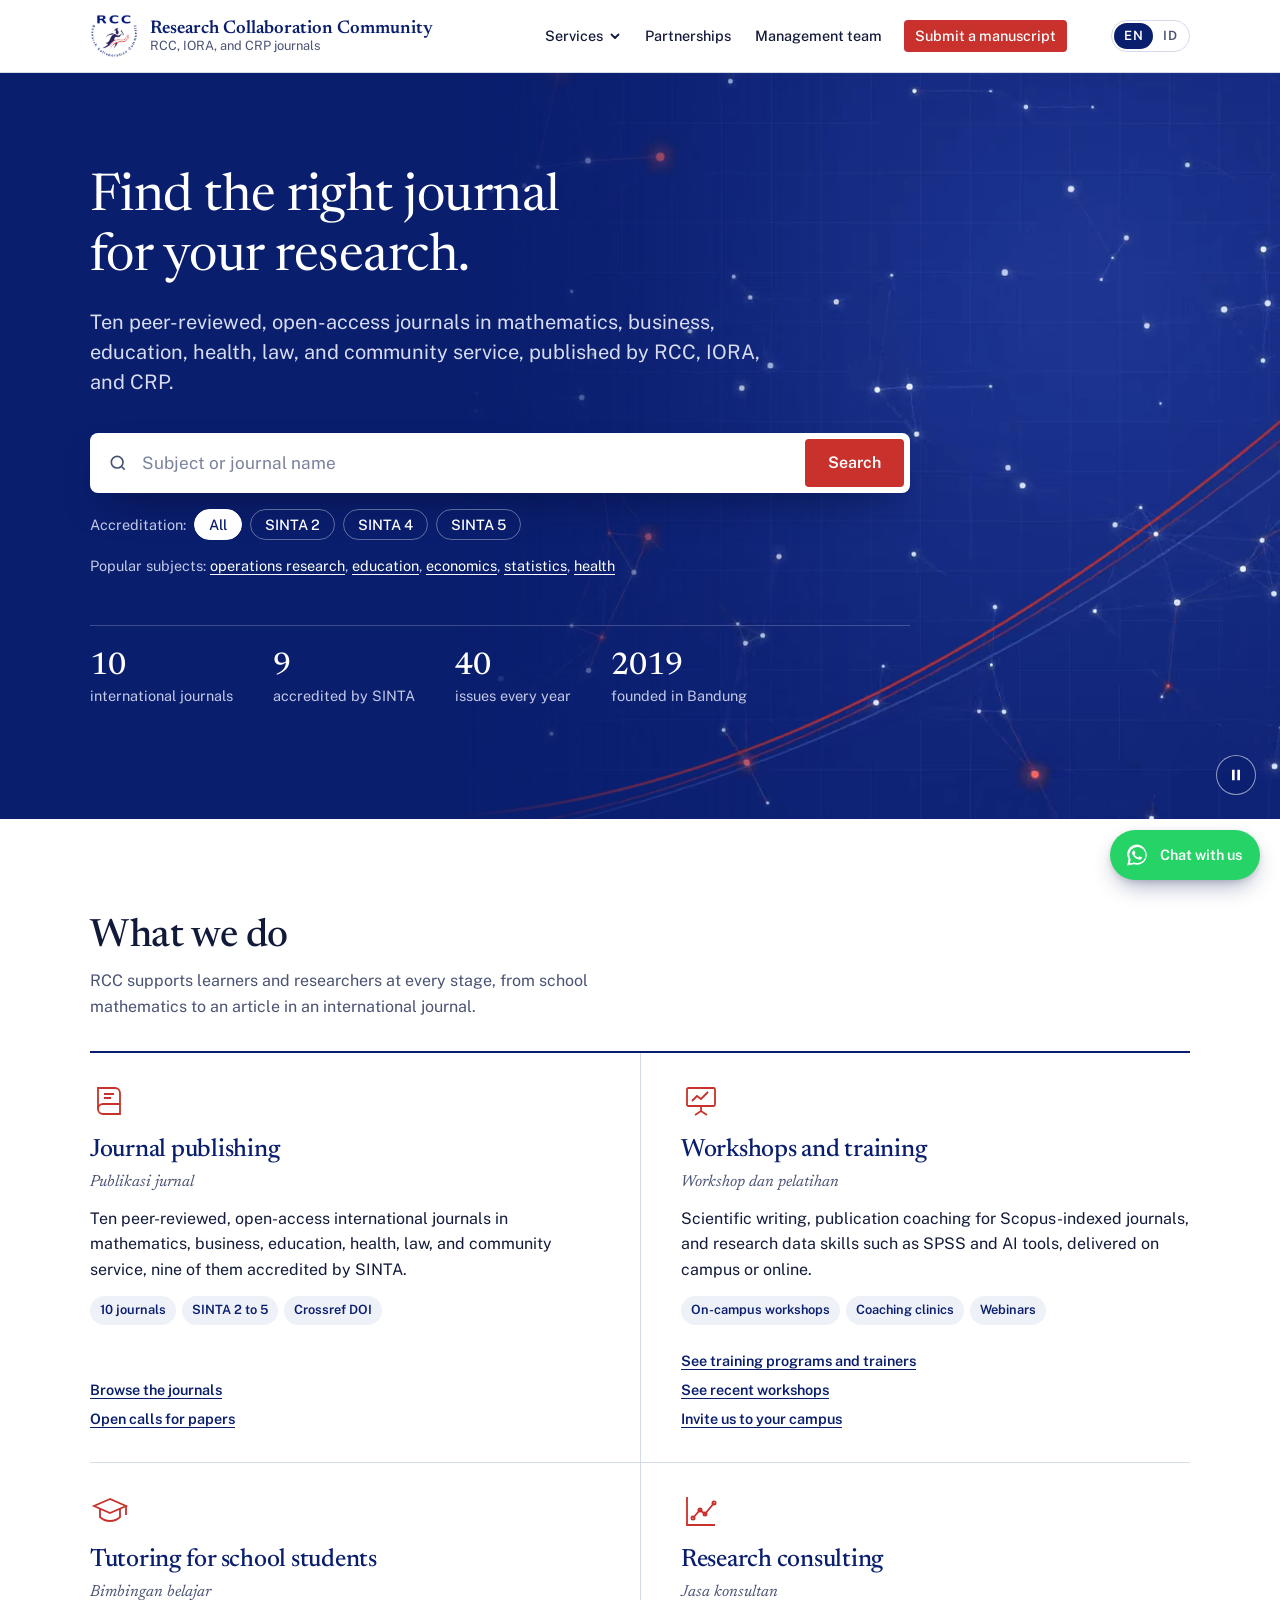
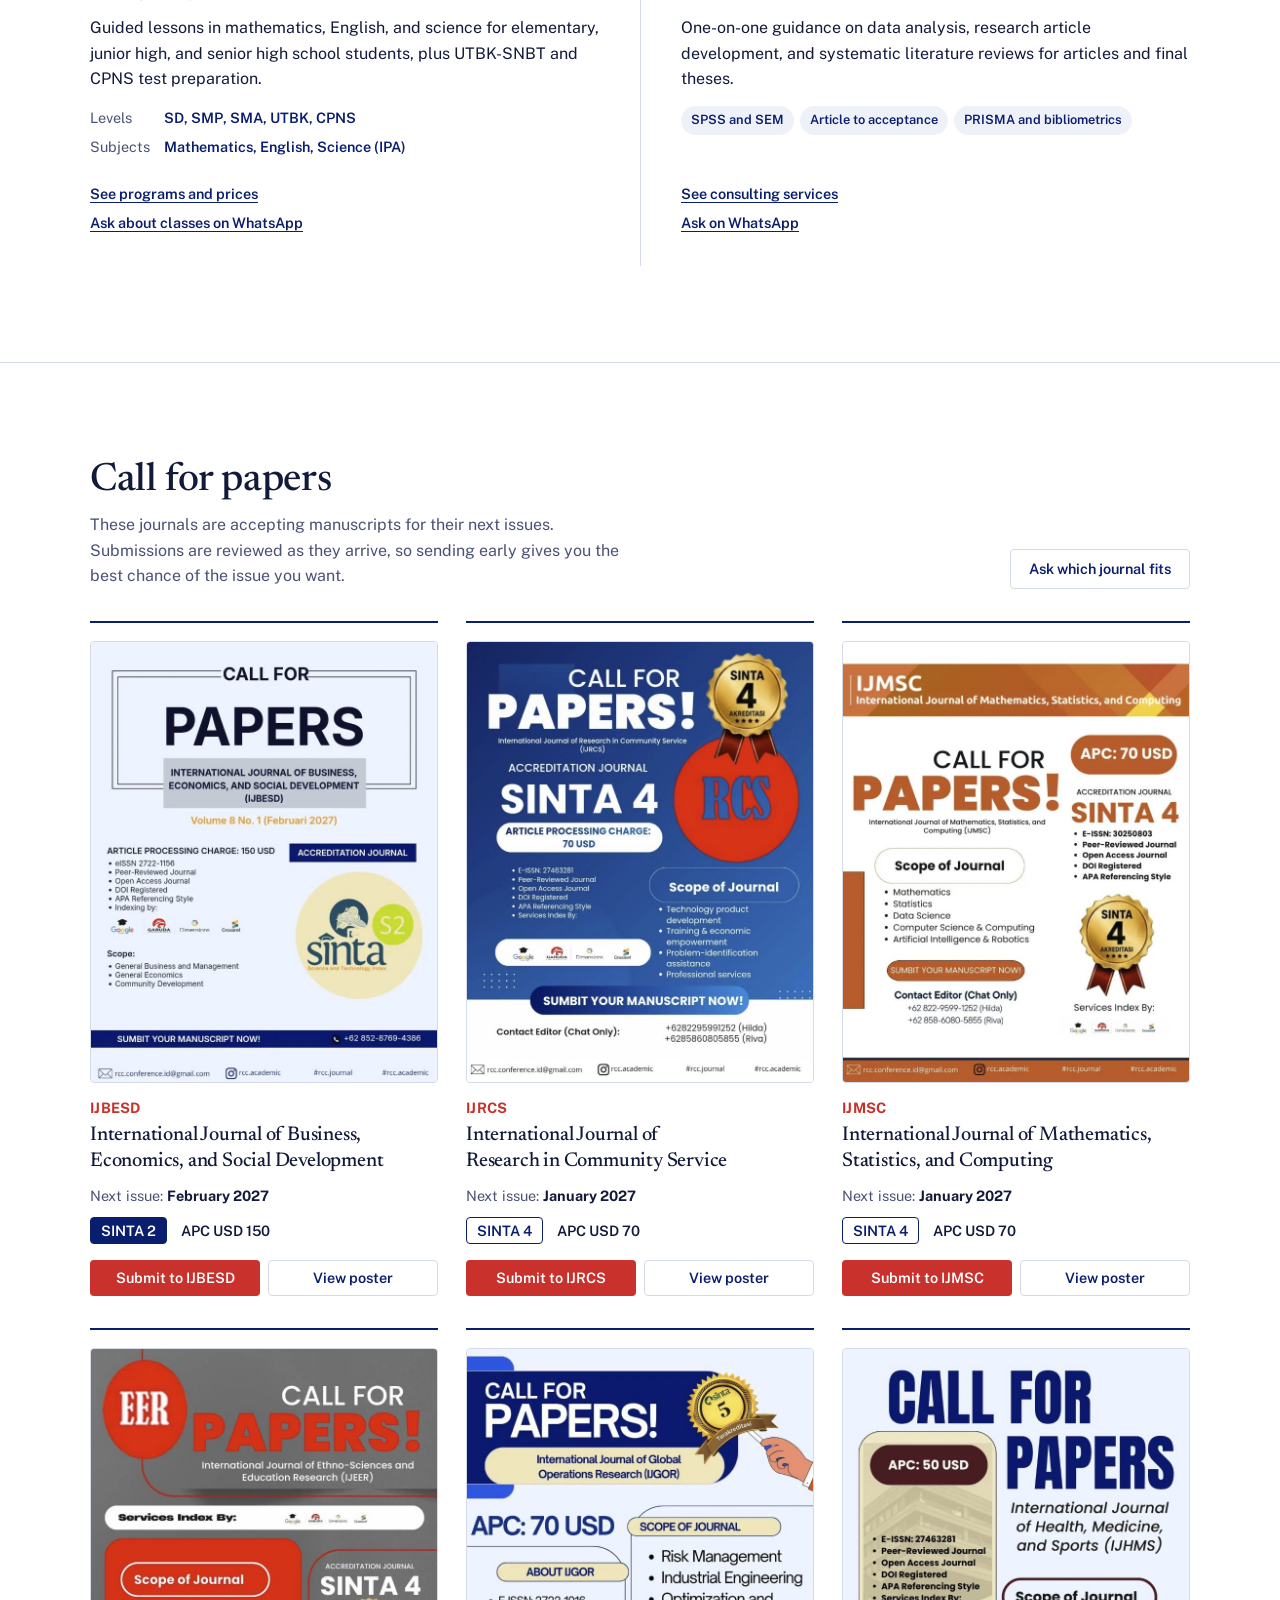
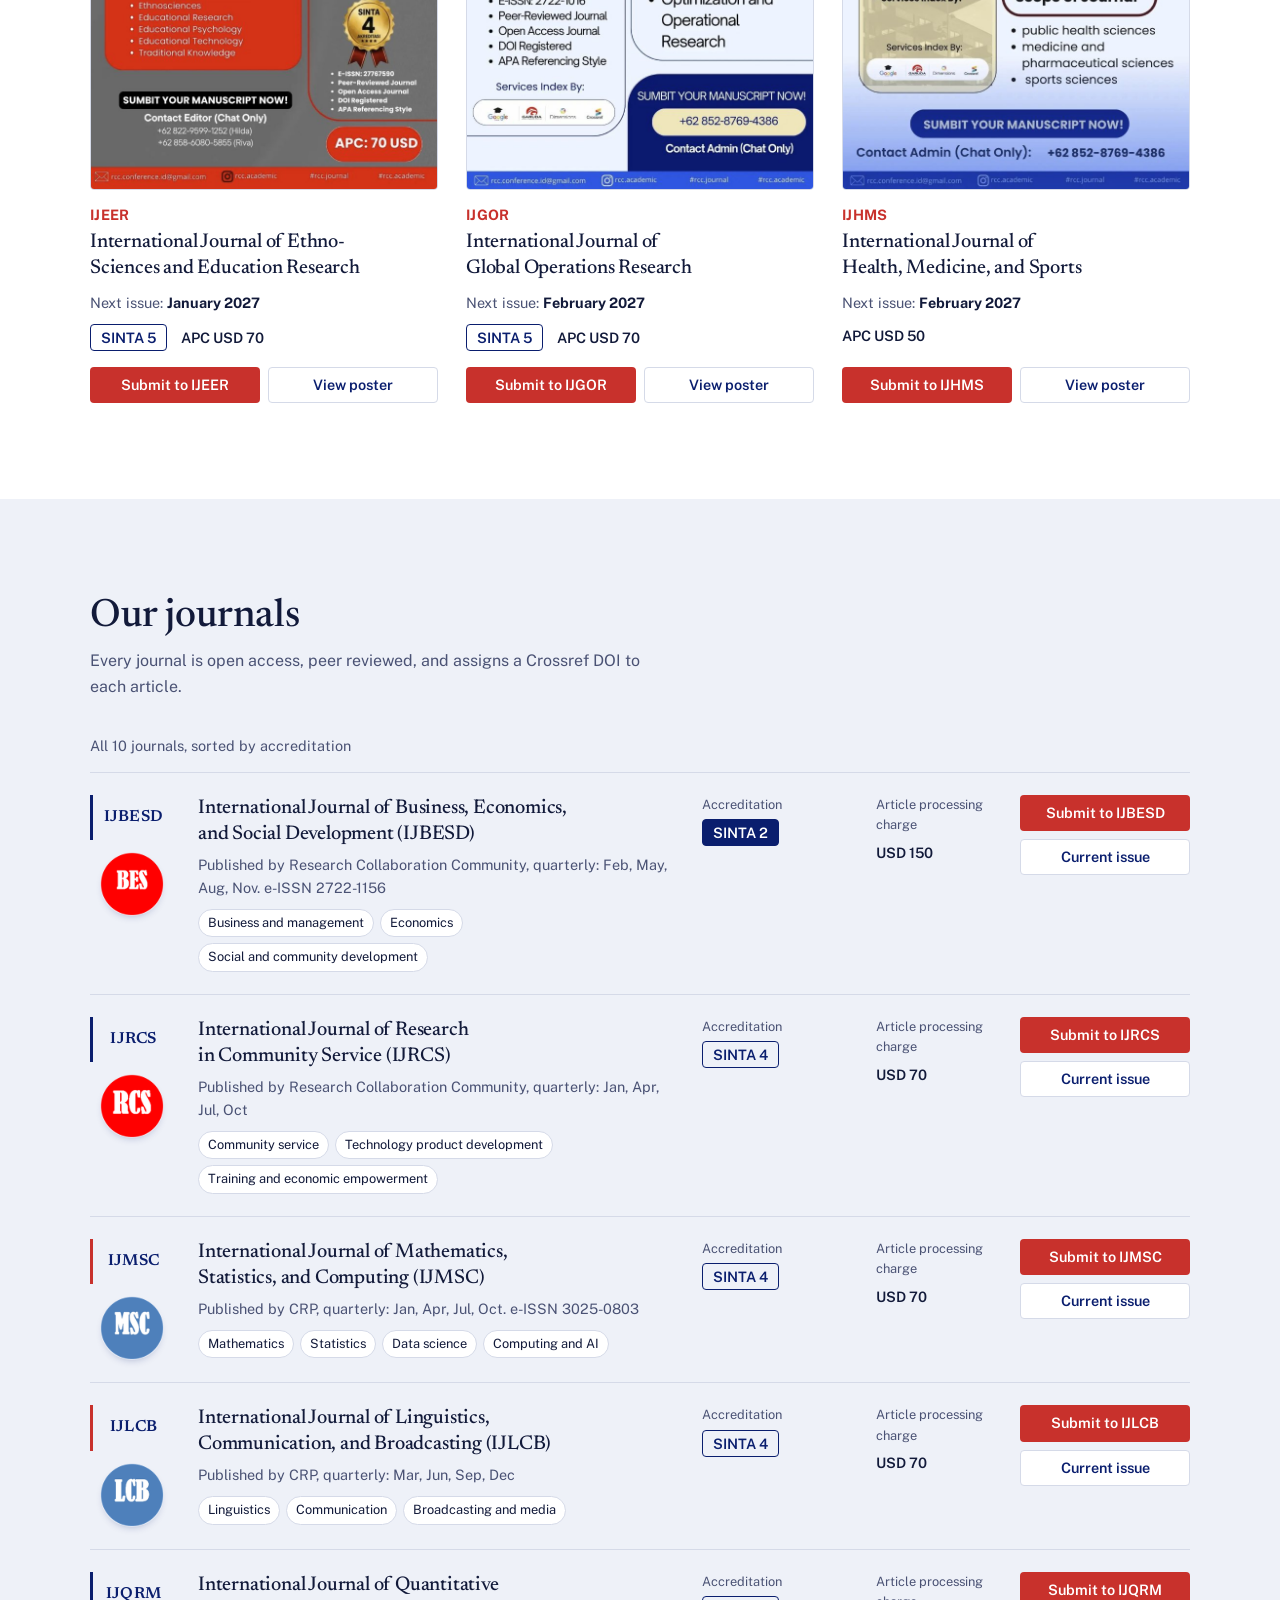
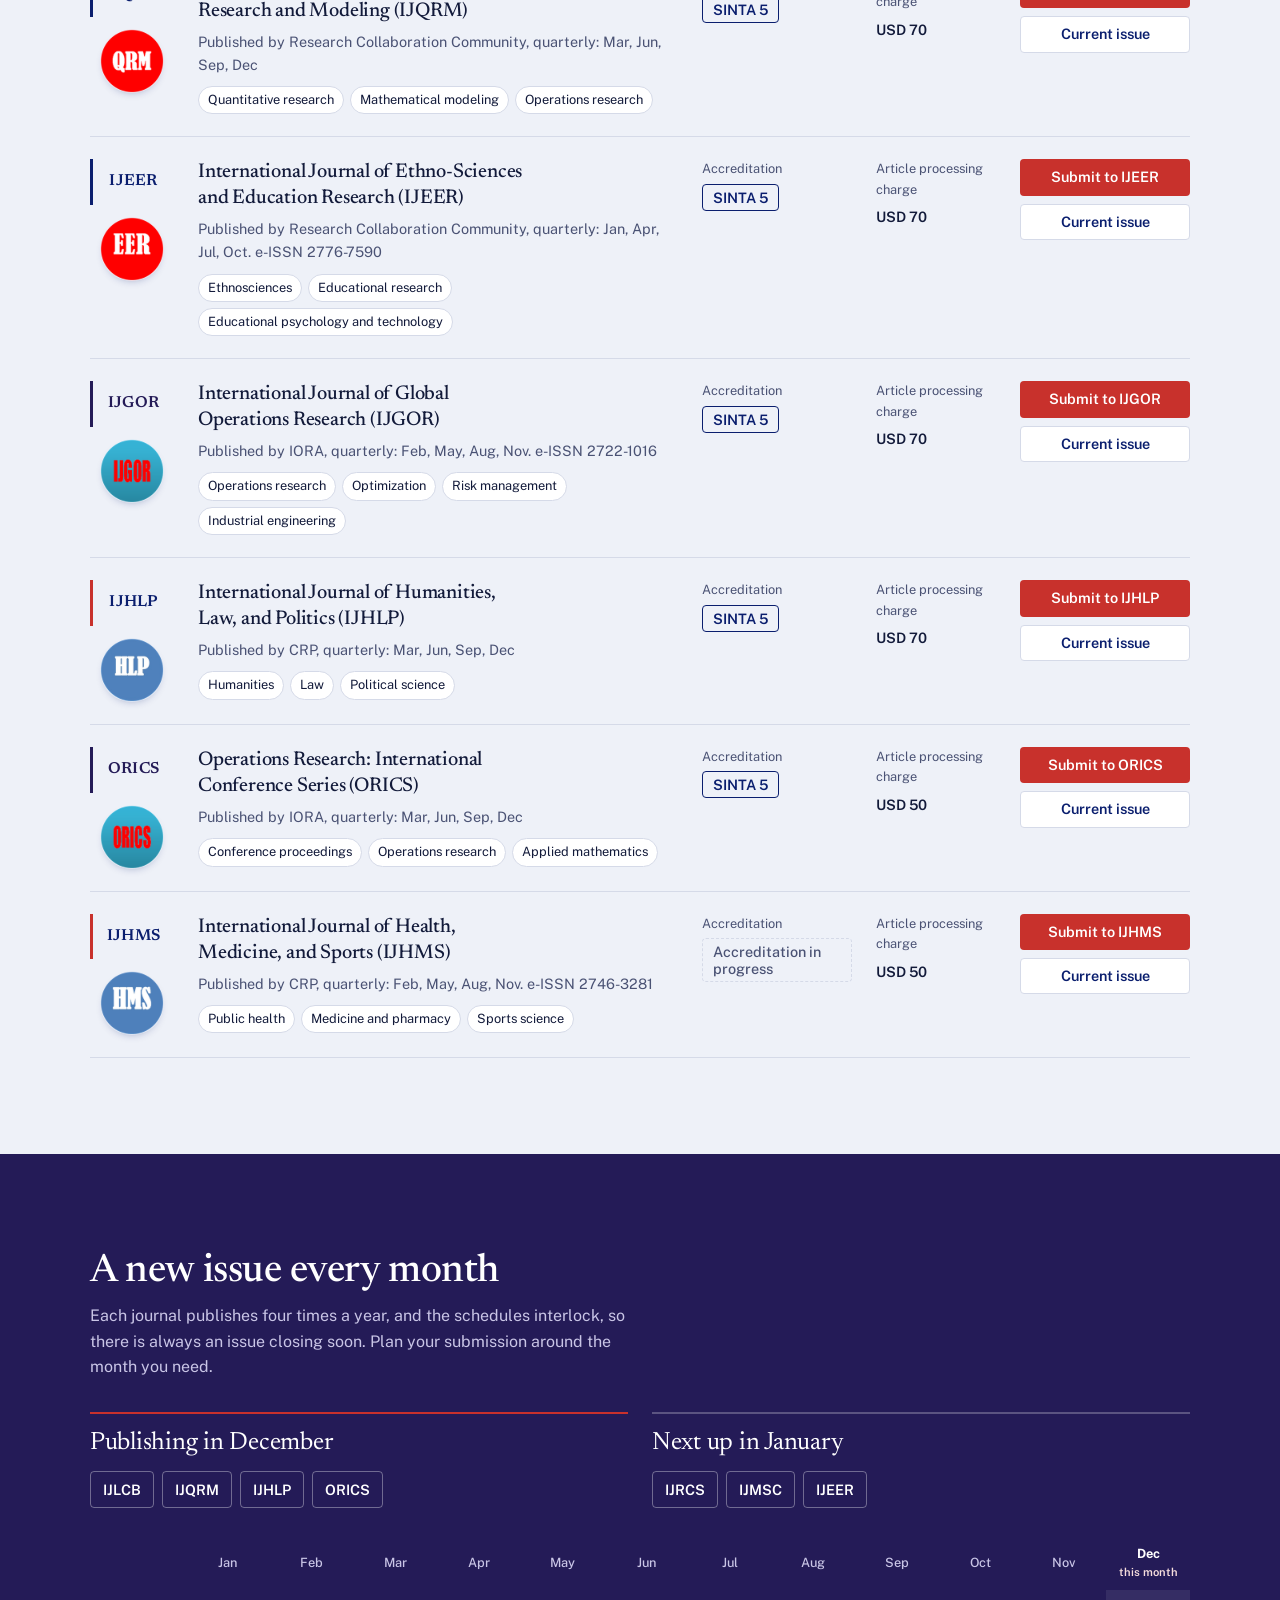
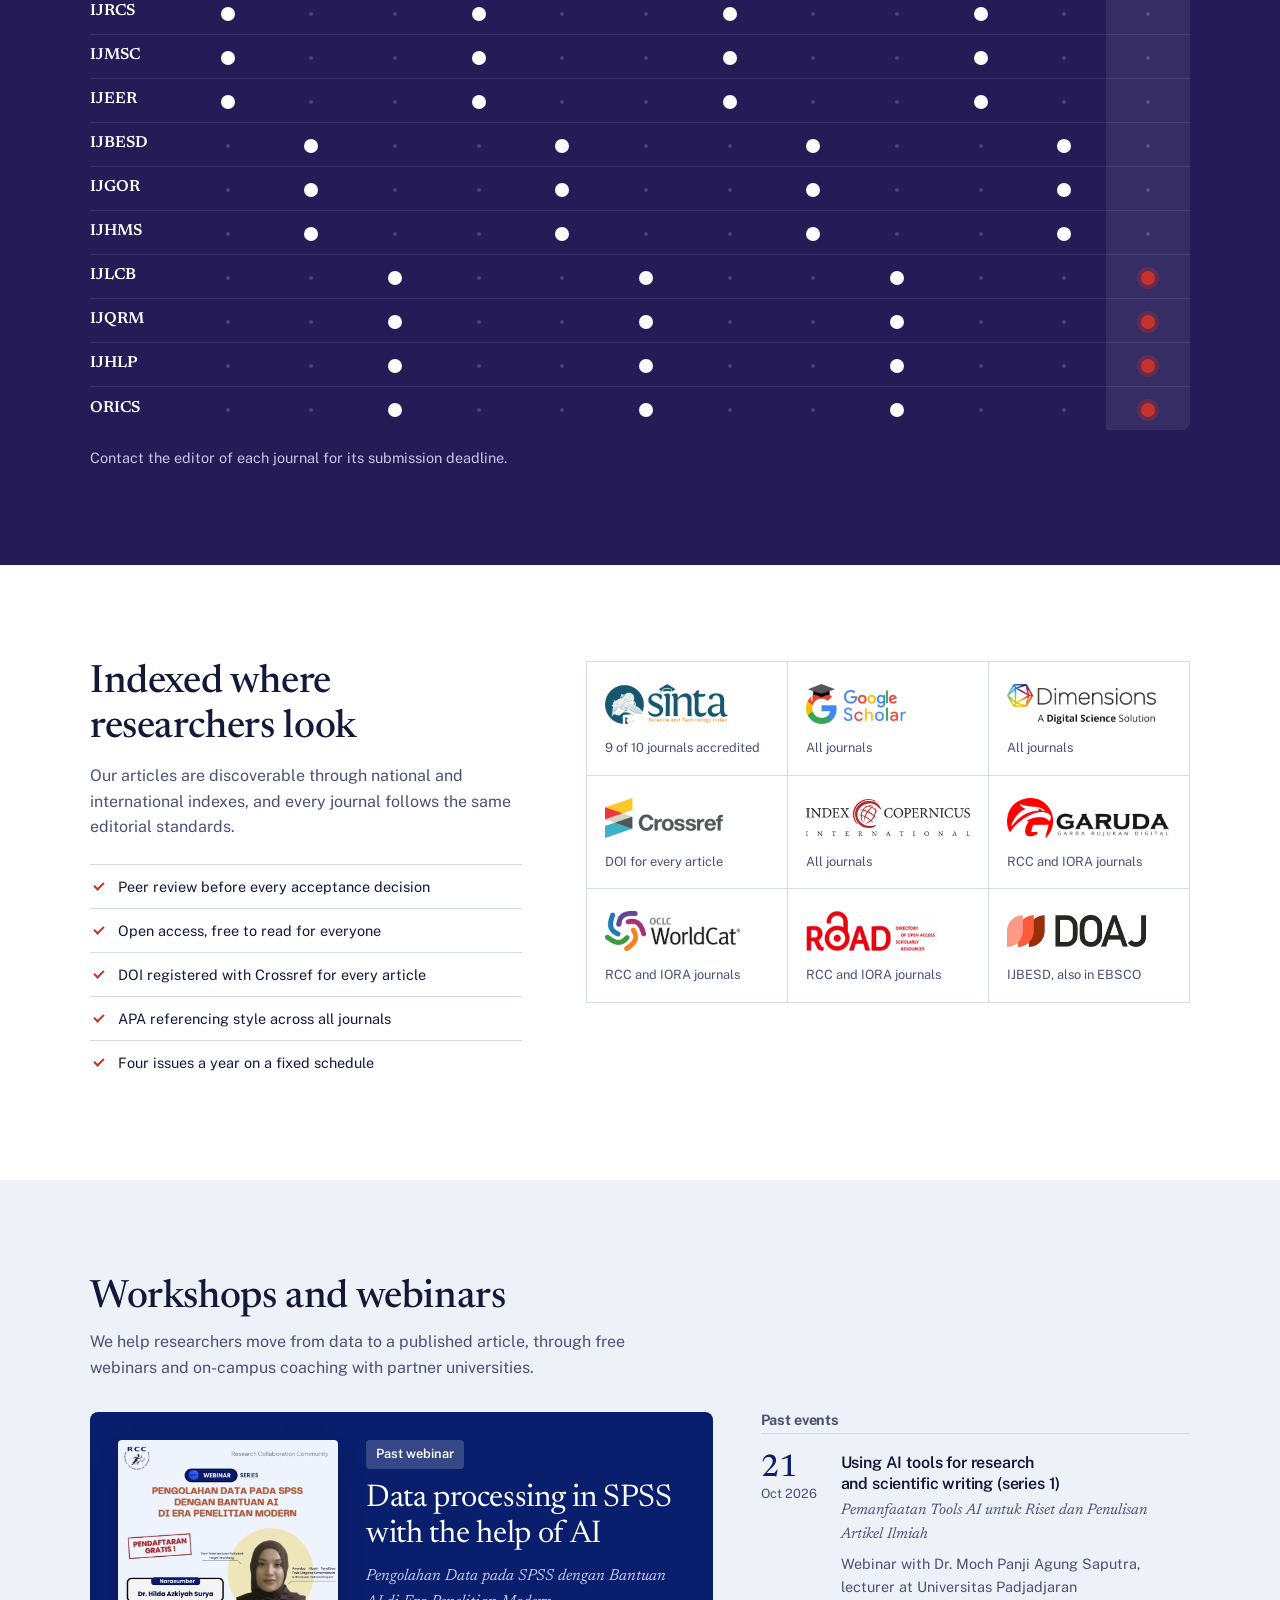
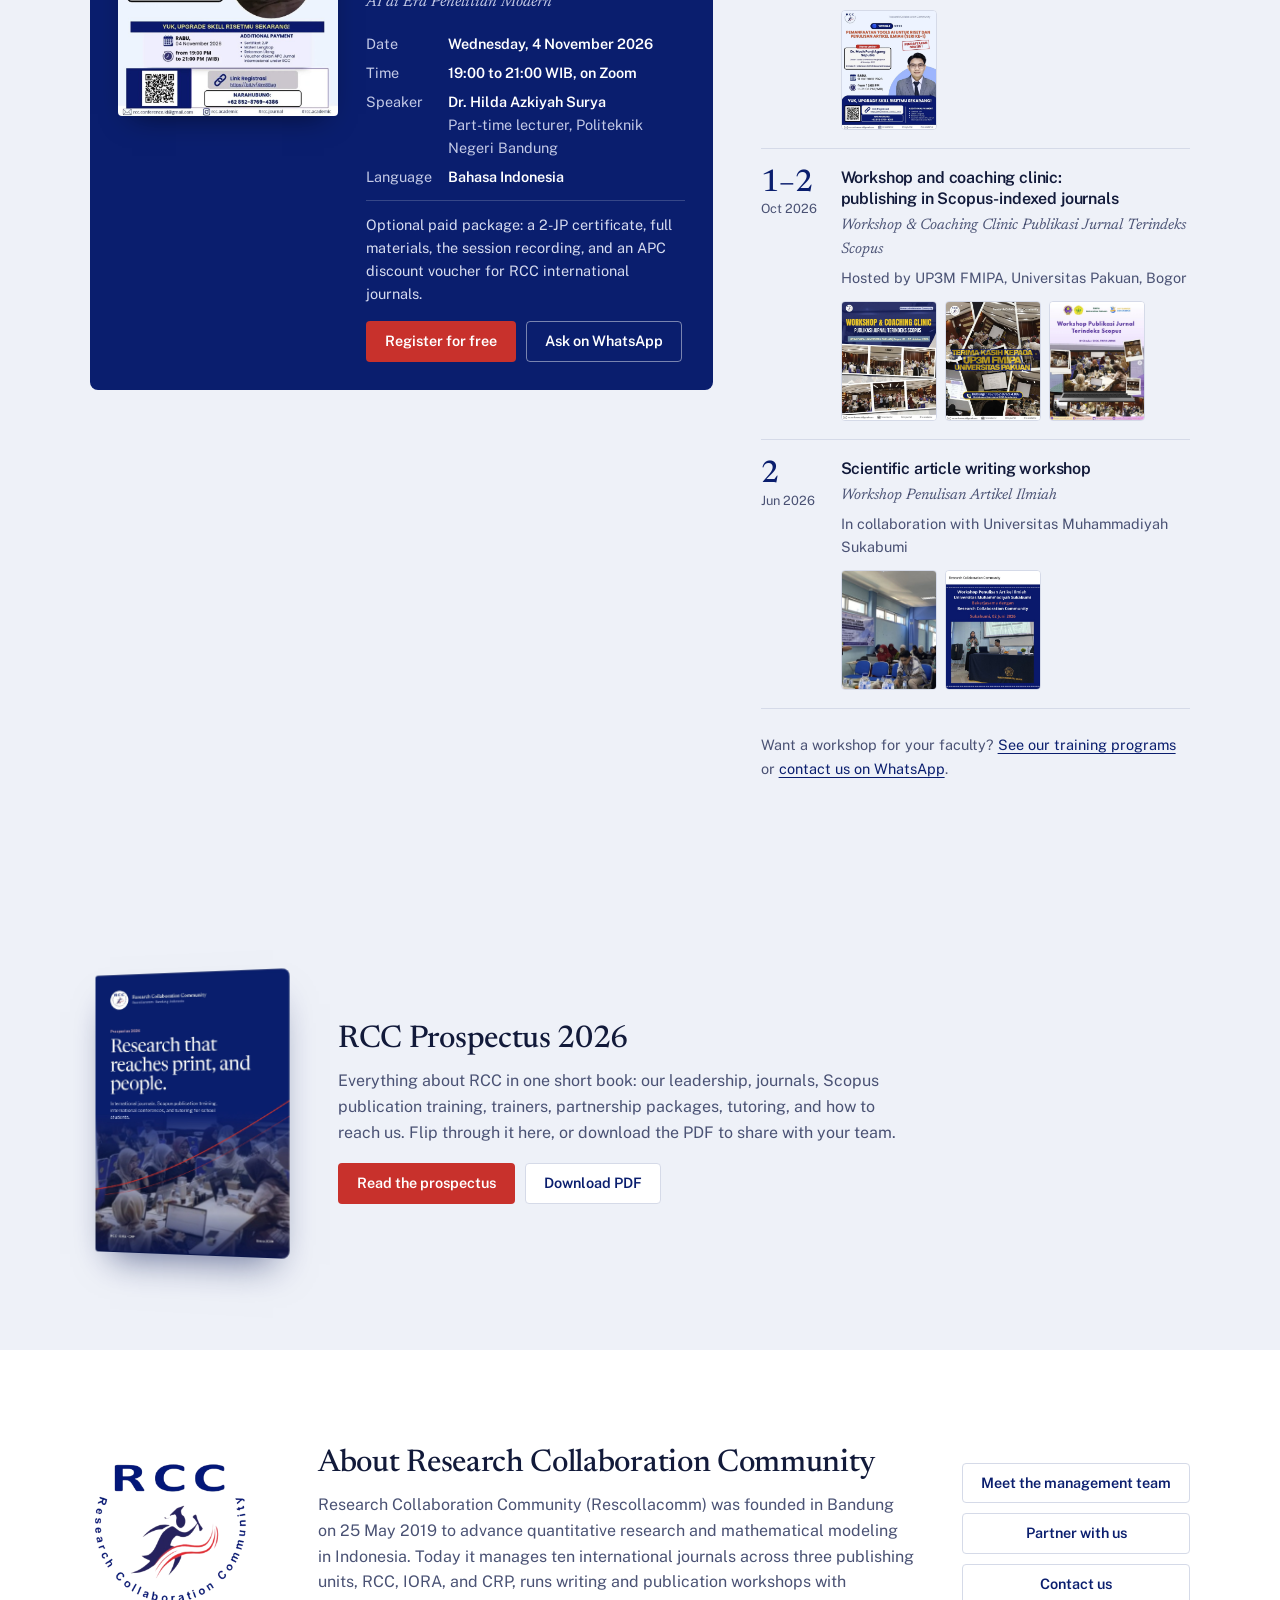
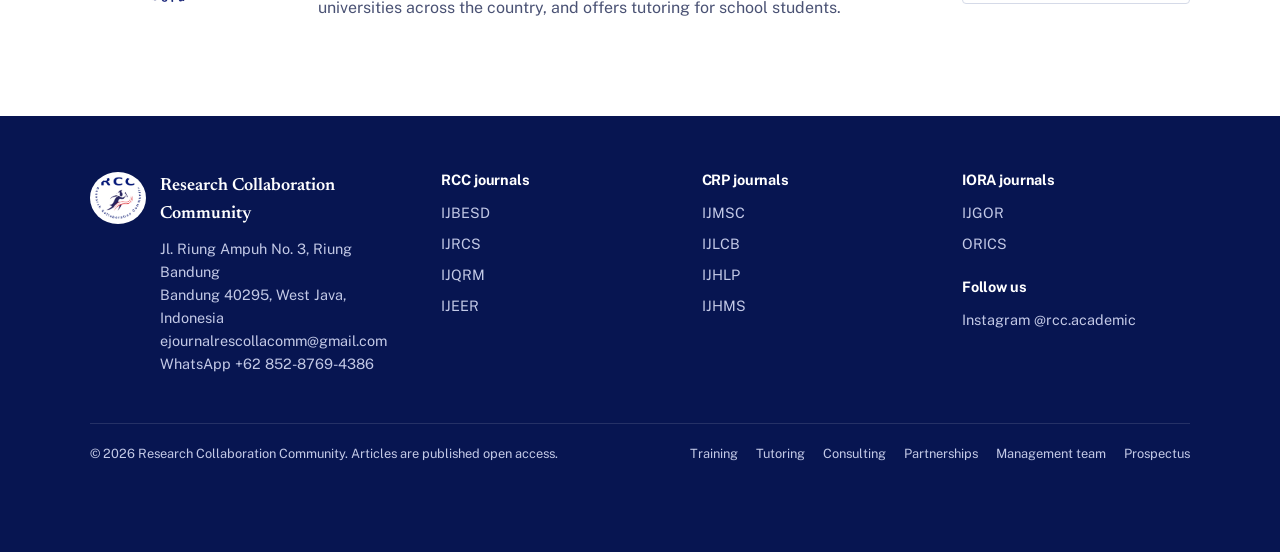
==== commit 8c43a220: "Consulting hero: animated PRISMA flow and scatter plot Co-Authored-By: Claude Opus 5.5 <noreply@anth" ====
--- a/index.html
+++ b/index.html
@@ -12,7 +12,7 @@
   <link rel="icon" href="/assets/rcc-logo.png">
   <link rel="preload" href="/assets/fonts/newsreader-latin-opsz-normal.woff2" as="font" type="font/woff2" crossorigin>
   <link rel="preload" href="/assets/fonts/public-sans-latin-wght-normal.woff2" as="font" type="font/woff2" crossorigin>
-  <link rel="stylesheet" href="/assets/css/style.css?v=20261107a">
+  <link rel="stylesheet" href="/assets/css/style.css?v=20261107b">
 </head>
 <body>
 <a class="skip-link" href="#main" data-i18n="skip">Skip to content</a>
@@ -319,7 +319,7 @@
         <p data-i18n="pp.text">Everything about RCC in one short book: our leadership, journals, Scopus publication training, trainers, partnership packages, tutoring, and how to reach us. Flip through it here, or download the PDF to share with your team.</p>
         <div class="pp-actions">
           <a class="btn btn-primary" href="/prospectus" data-i18n="pp.read">Read the prospectus</a>
-          <a class="btn btn-ghost" href="/assets/prospectus/RCC-Prospectus-2026.pdf?v=20261107a" download data-i18n="pp.download">Download PDF</a>
+          <a class="btn btn-ghost" href="/assets/prospectus/RCC-Prospectus-2026.pdf?v=20261107b" download data-i18n="pp.download">Download PDF</a>
         </div>
       </div>
     </div>
@@ -399,8 +399,8 @@
   <svg width="26" height="26" viewBox="0 0 32 32" aria-hidden="true"><path fill="currentColor" d="M16.04 3C9.4 3 4 8.36 4 14.97c0 2.11.56 4.17 1.62 5.99L4 29l8.25-1.6a12.1 12.1 0 0 0 3.79.6C22.68 28 28 22.64 28 16.03 28 9.42 22.68 3 16.04 3Zm0 22.9c-1.24 0-2.46-.2-3.62-.6l-.26-.09-4.9.95.98-4.75-.17-.28a9.83 9.83 0 0 1-1.5-5.16c0-5.46 4.48-9.9 9.99-9.9 5.48 0 9.94 4.44 9.94 10.02 0 5.42-4.46 9.81-9.94 9.81Zm5.45-7.36c-.3-.15-1.77-.87-2.04-.97-.27-.1-.47-.15-.67.15-.2.3-.77.96-.94 1.16-.17.2-.35.22-.65.07-.3-.15-1.26-.46-2.4-1.47-.89-.79-1.49-1.76-1.66-2.06-.17-.3-.02-.46.13-.6.13-.13.3-.35.45-.52.15-.17.2-.3.3-.5.1-.2.05-.37-.02-.52-.08-.15-.67-1.6-.92-2.2-.24-.57-.49-.5-.67-.5h-.57c-.2 0-.52.07-.8.37-.27.3-1.04 1.01-1.04 2.47 0 1.46 1.07 2.87 1.21 3.07.15.2 2.1 3.2 5.08 4.48.71.31 1.27.49 1.7.63.71.22 1.36.19 1.88.12.57-.09 1.77-.72 2.02-1.42.25-.7.25-1.3.17-1.42-.07-.12-.27-.2-.57-.35Z"/></svg>
   <span class="wa-text" data-i18n="wa.text">Chat with us</span>
 </a>
-<script src="/assets/js/i18n.js?v=20261107a"></script>
-<script src="/assets/js/journals.js?v=20261107a"></script>
-<script src="/assets/js/main.js?v=20261107a"></script>
+<script src="/assets/js/i18n.js?v=20261107b"></script>
+<script src="/assets/js/journals.js?v=20261107b"></script>
+<script src="/assets/js/main.js?v=20261107b"></script>
 </body>
 </html>
--- a/assets/css/style.css
+++ b/assets/css/style.css
@@ -930,3 +930,19 @@
 .cs-int-list li { background: #fff; border-radius: var(--radius-m); padding: 18px 20px; color: var(--muted); font-size: var(--fs-sm); border-left: 3px solid var(--red); }
 .cs-int-list b { display: block; color: var(--navy); font-size: var(--fs-base); margin-bottom: 4px; }
 @media (max-width: 860px) { .cs-int-grid, .cs-int-list { grid-template-columns: 1fr; } }
+/* Consulting hero animation */
+.cs-box { animation: csPulse 3.2s ease-in-out infinite; animation-delay: var(--d); }
+@keyframes csPulse { 0%, 100% { stroke-opacity: .55; } 12% { stroke-opacity: 1; stroke-width: 2.2px; } 30% { stroke-opacity: .55; stroke-width: 1.5px; } }
+.cs-box-in { animation-name: csPulseIn; }
+@keyframes csPulseIn { 0%, 100% { fill: rgba(7,21,81,.62); } 12% { fill: rgba(200,49,44,.35); } 35% { fill: rgba(7,21,81,.62); } }
+.cs-flow { animation: csFlow 1s linear infinite; }
+@keyframes csFlow { to { stroke-dashoffset: -14; } }
+.cs-dot { transform-box: fill-box; transform-origin: center; animation: csDot 7s ease-out infinite; animation-delay: calc(var(--i) * .25s); }
+@keyframes csDot { 0% { opacity: 0; transform: scale(.2); } 6% { opacity: 1; transform: scale(1.35); } 9% { transform: scale(1); } 82% { opacity: 1; } 92%, 100% { opacity: 0; transform: scale(1); } }
+.cs-fit { stroke-dasharray: 140; stroke-dashoffset: 140; animation: csFit 7s ease-in-out infinite; }
+@keyframes csFit { 0%, 36% { stroke-dashoffset: 140; opacity: 1; } 55%, 84% { stroke-dashoffset: 0; opacity: 1; } 94% { stroke-dashoffset: 0; opacity: 0; } 100% { stroke-dashoffset: 140; opacity: 0; } }
+@media (prefers-reduced-motion: reduce) {
+  .cs-box, .cs-flow, .cs-dot, .cs-fit { animation: none; }
+  .cs-fit { stroke-dashoffset: 0; }
+  .cs-particles { display: none; }
+}
